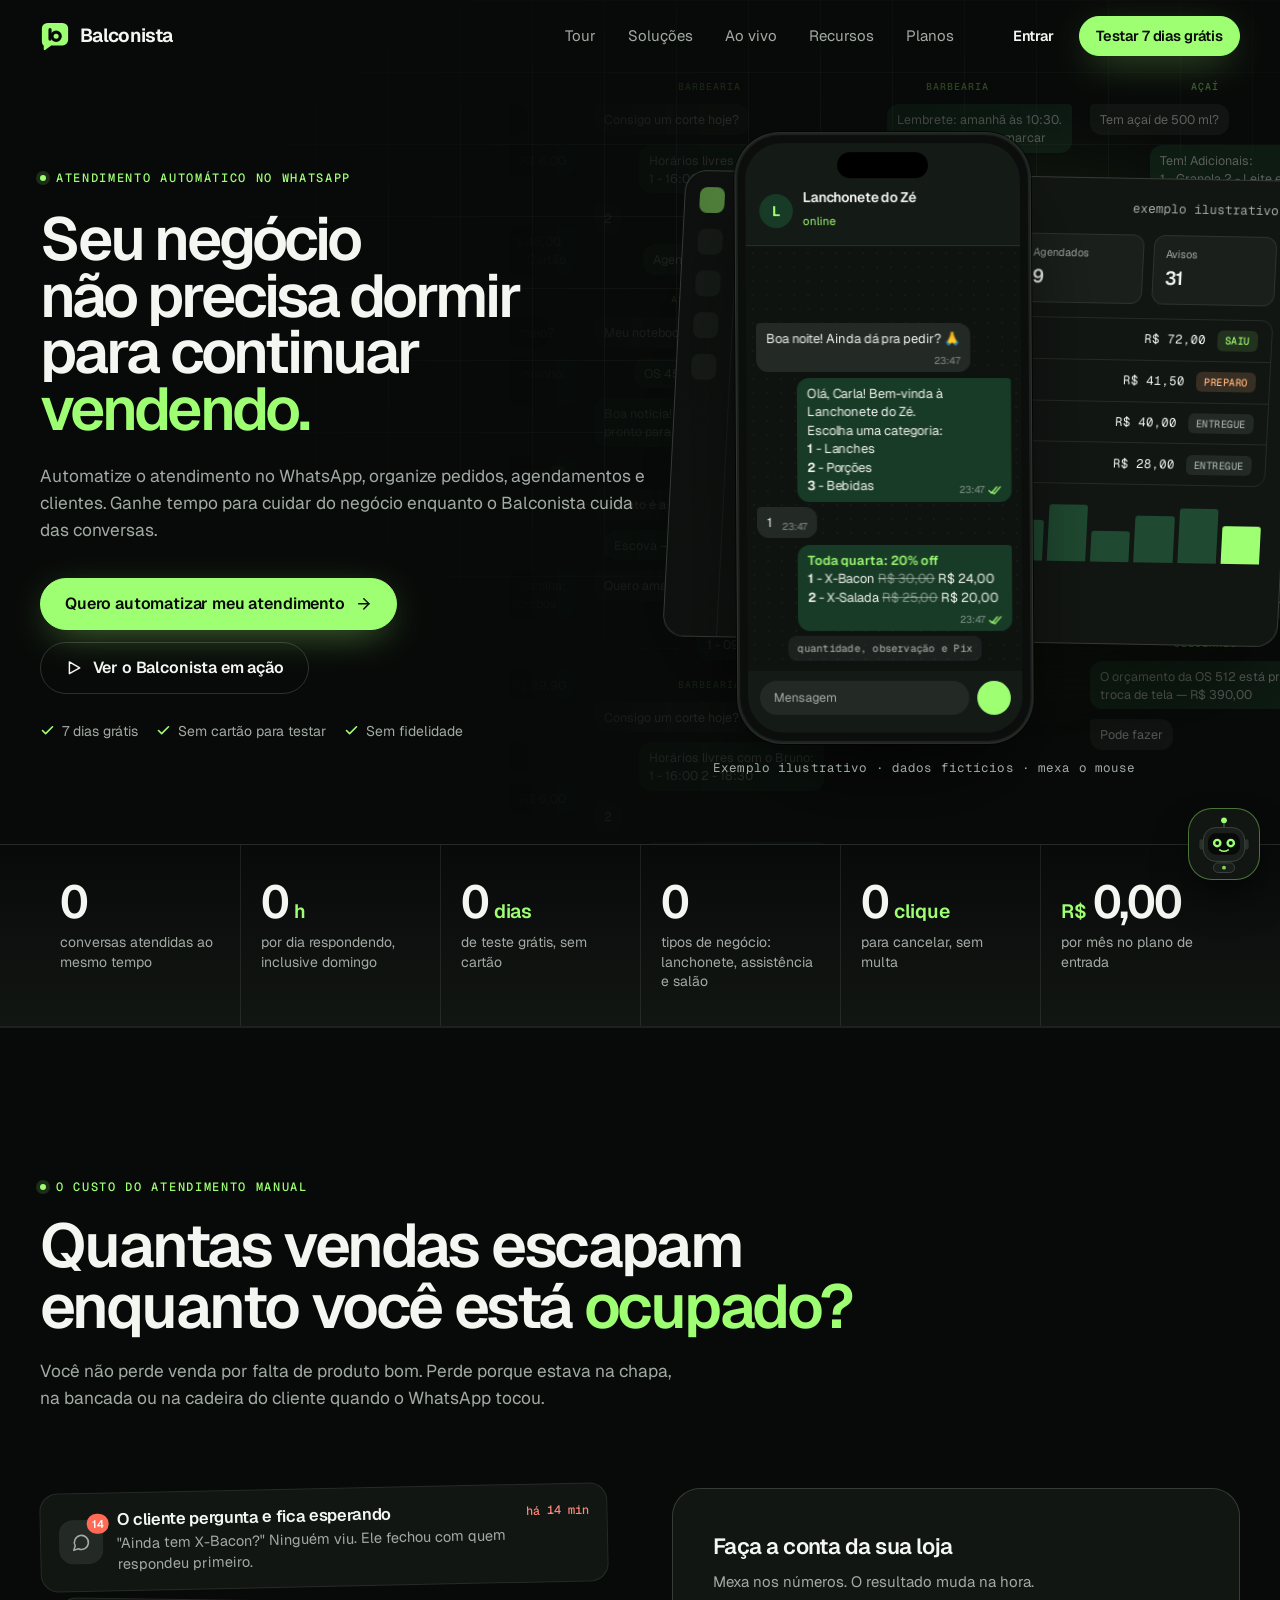
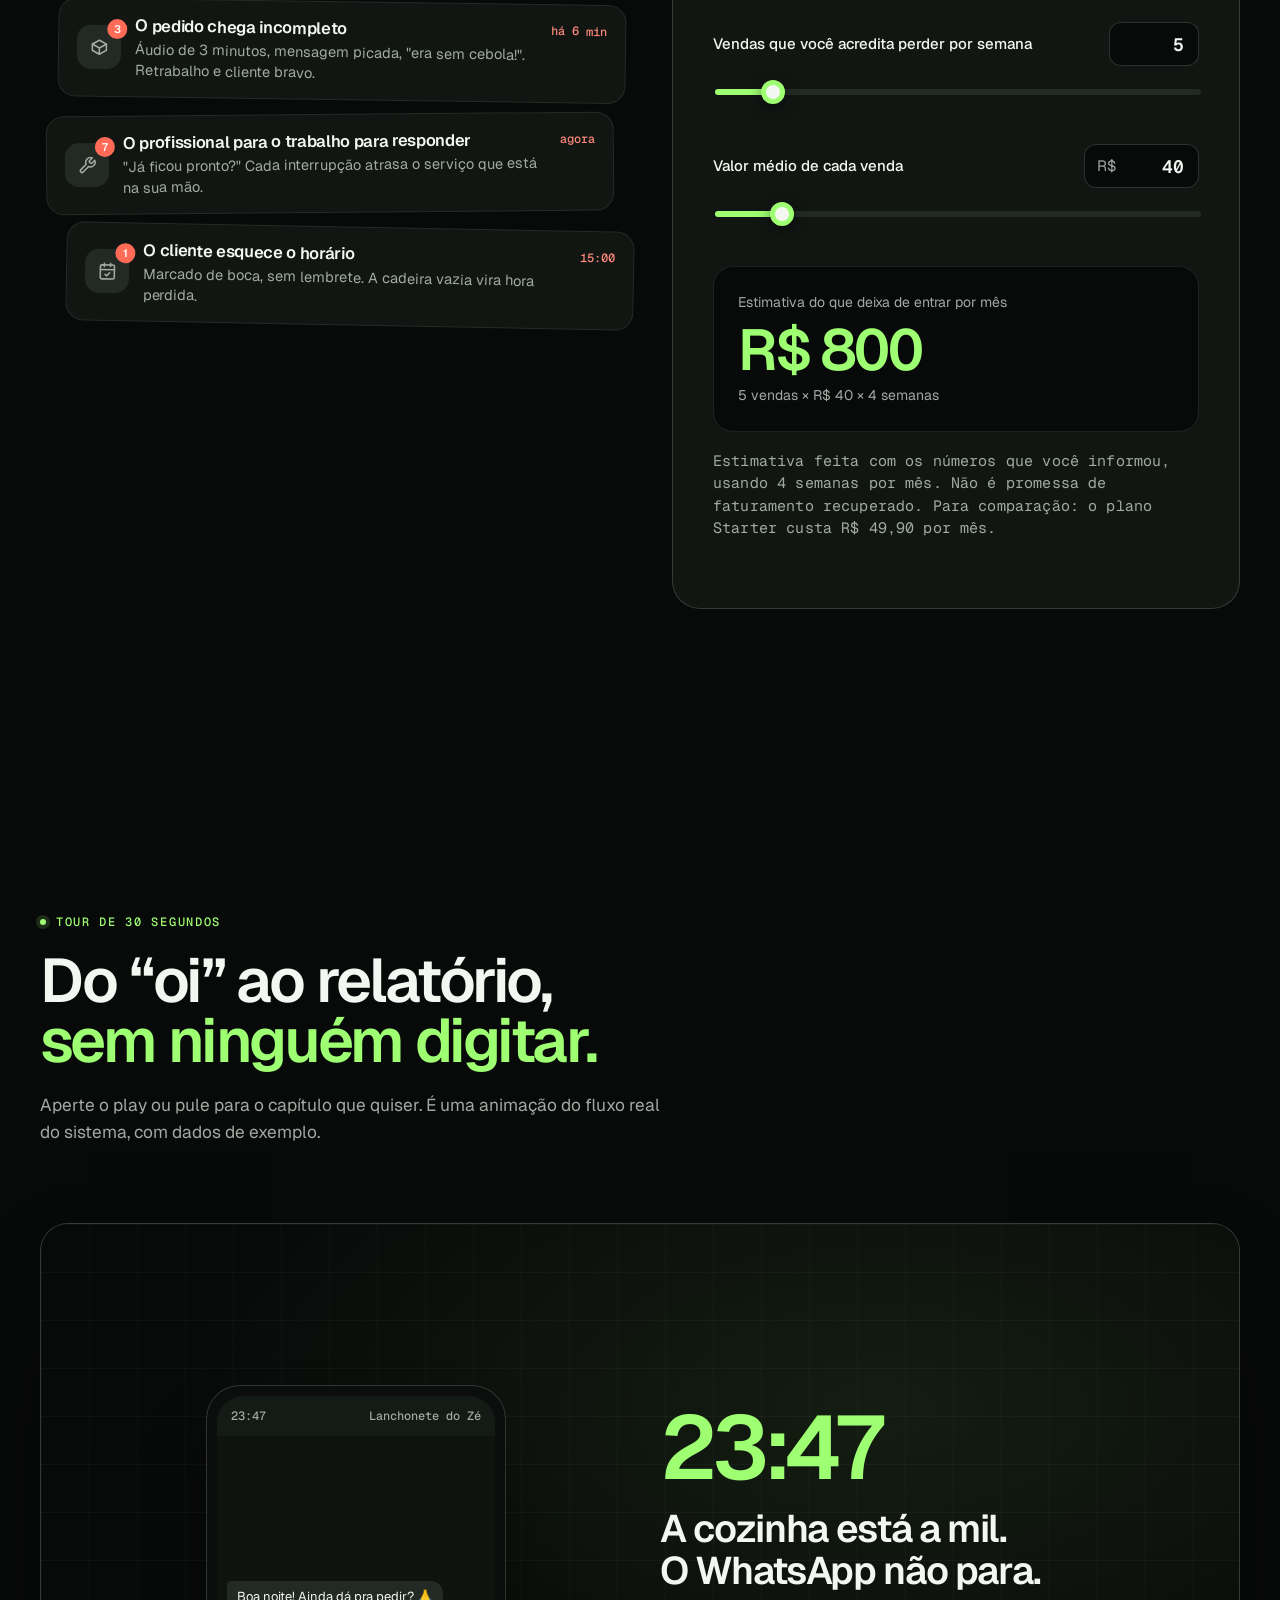
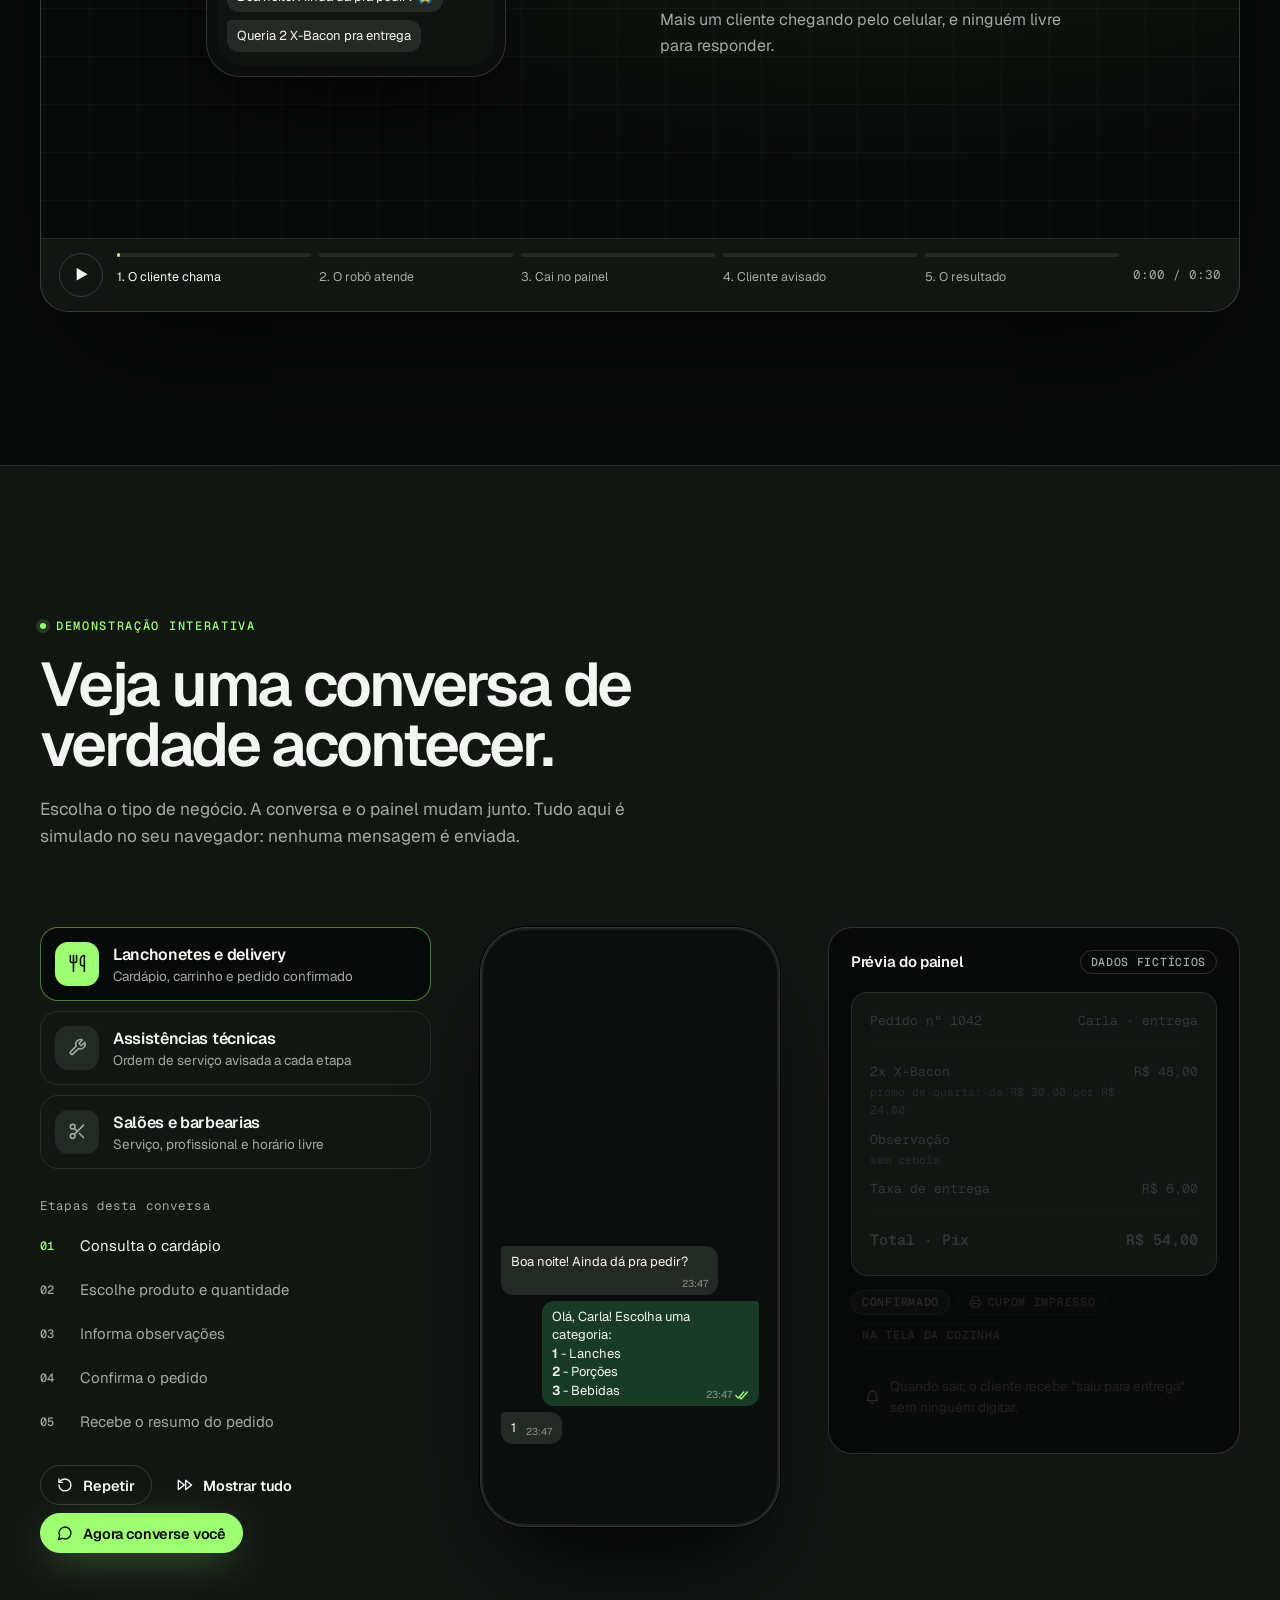
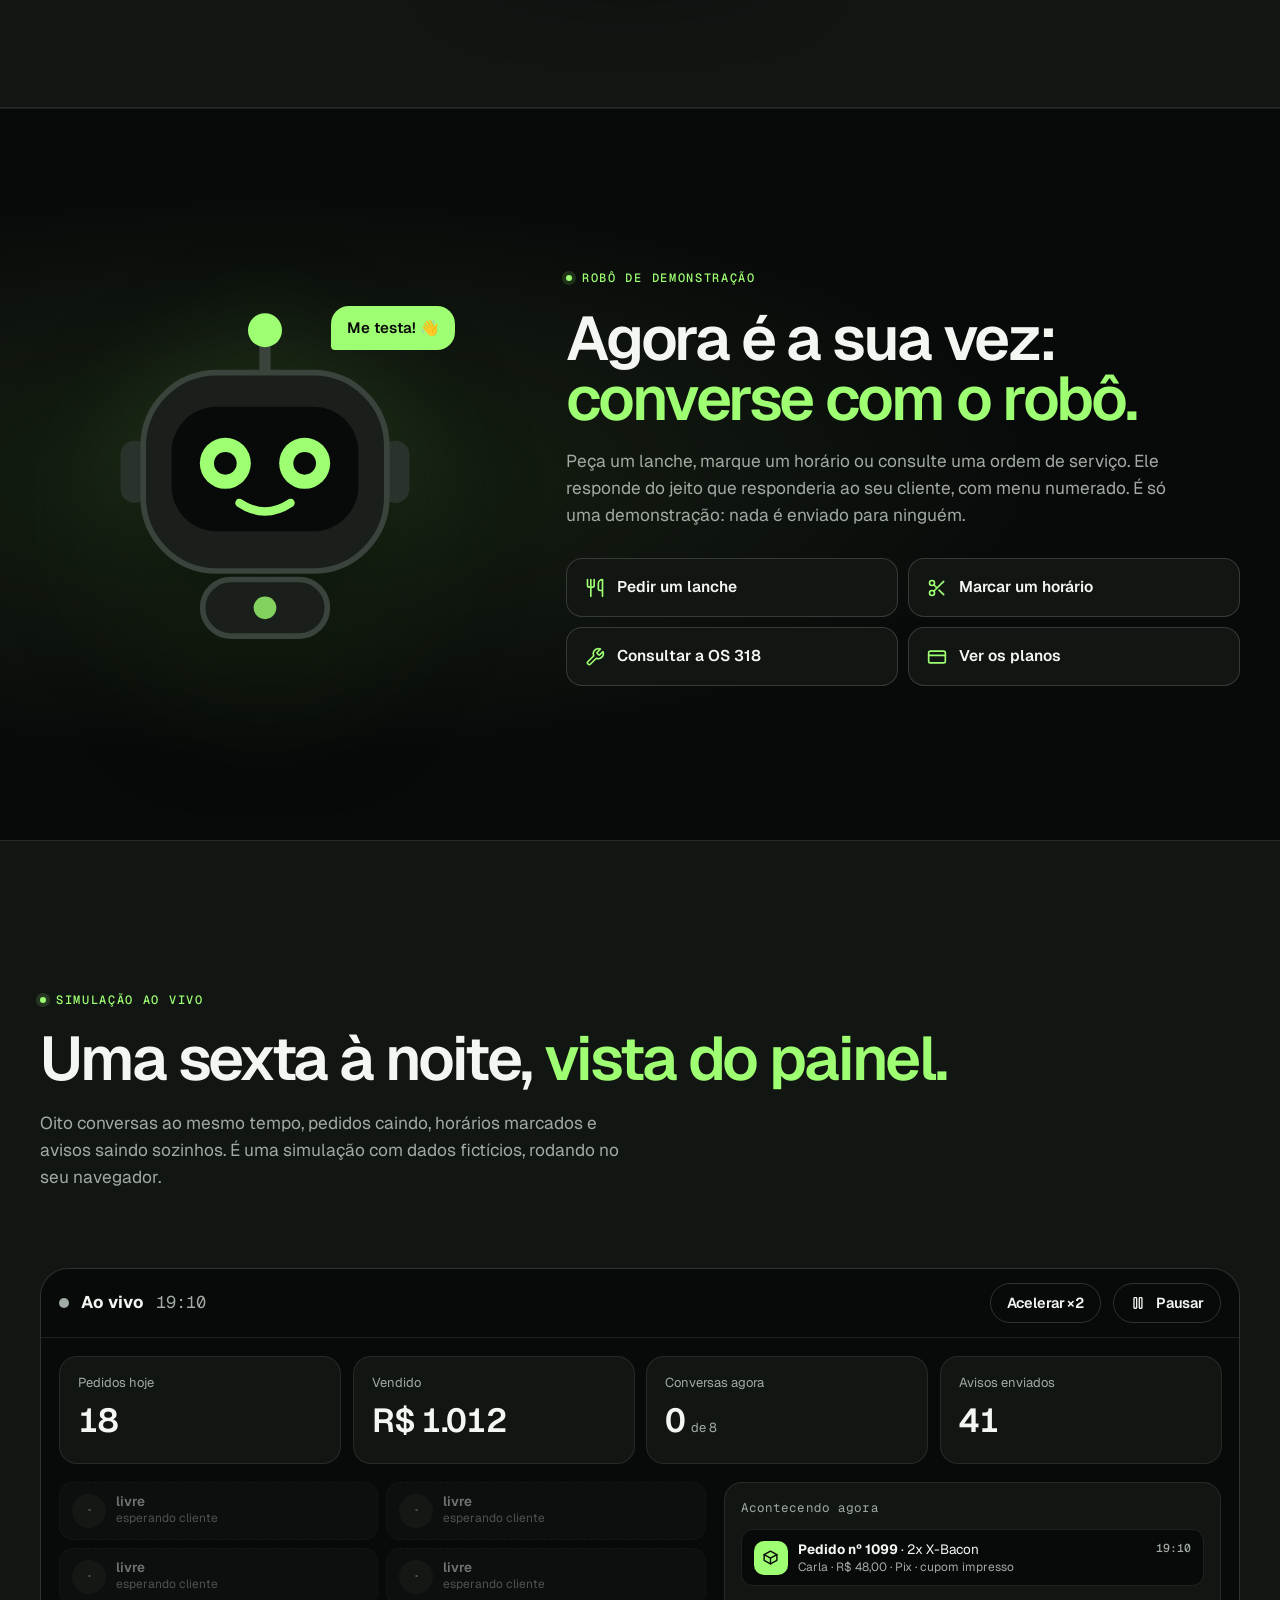
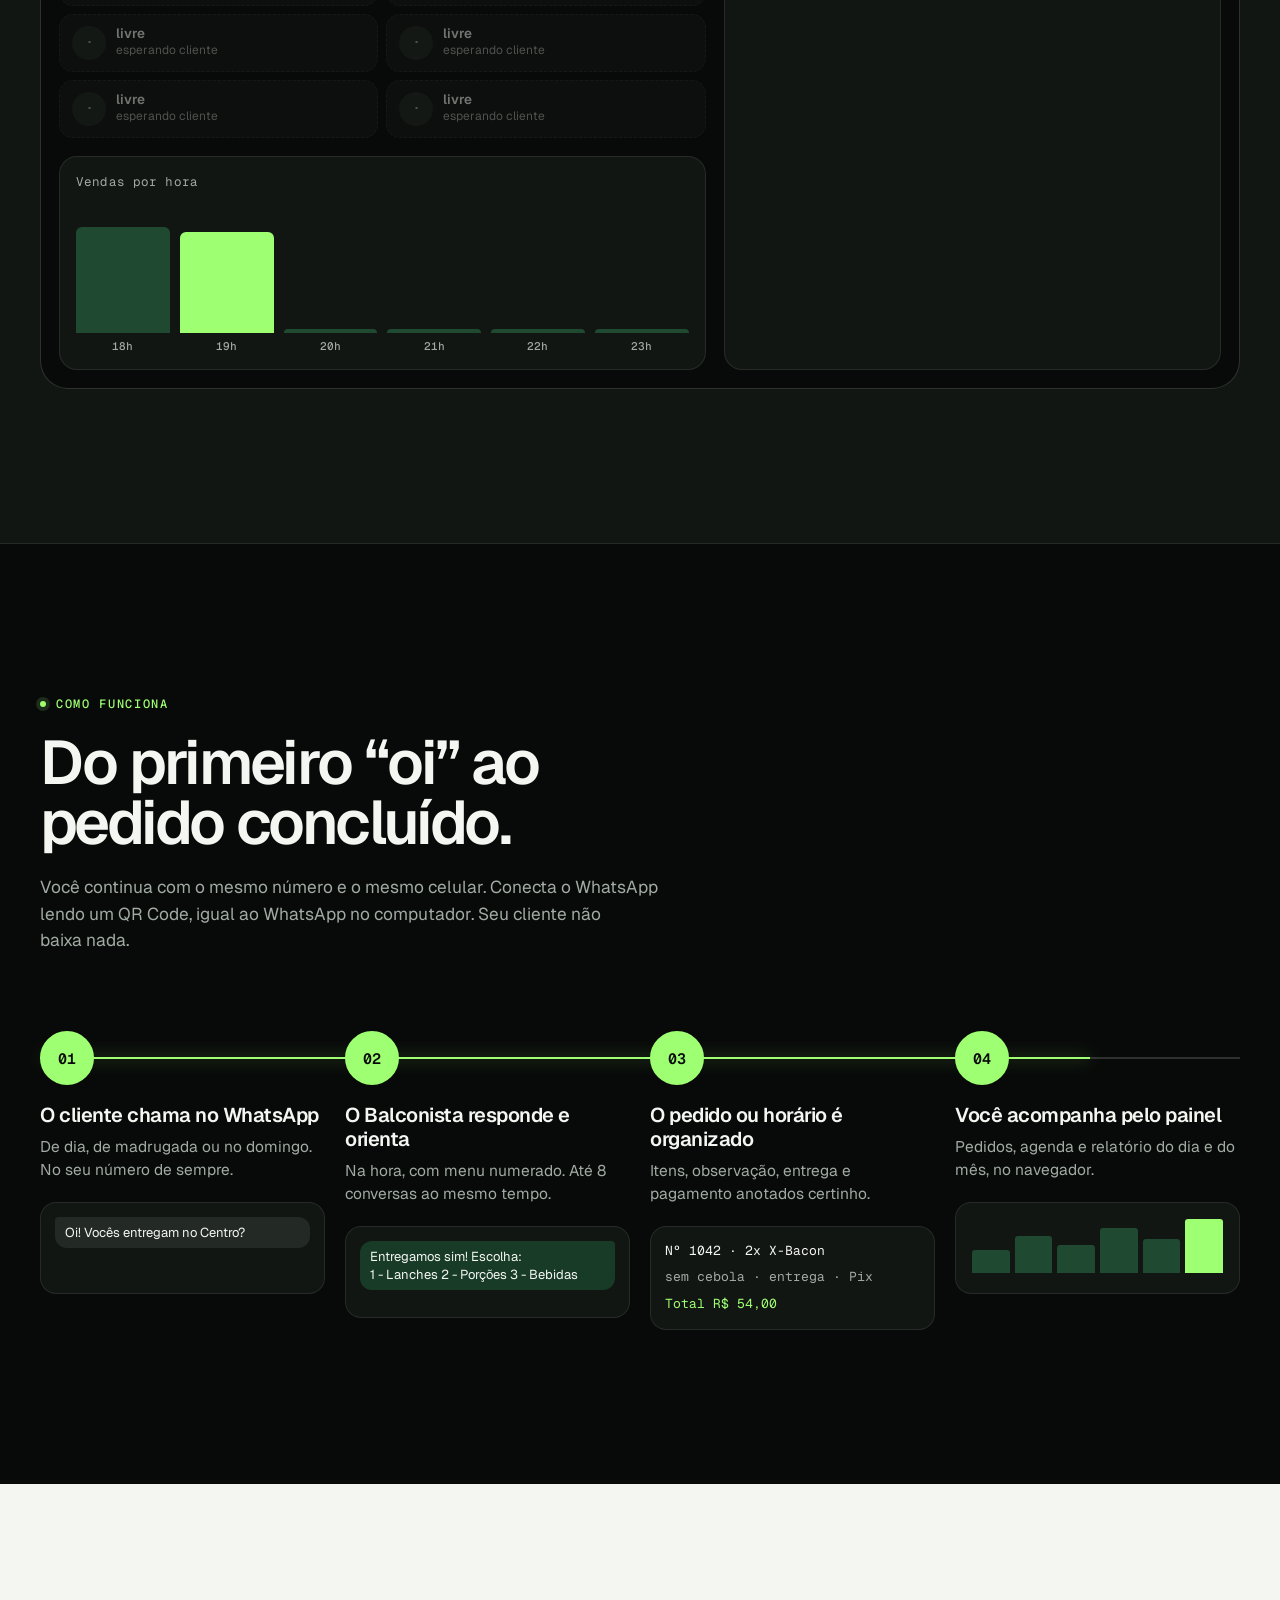
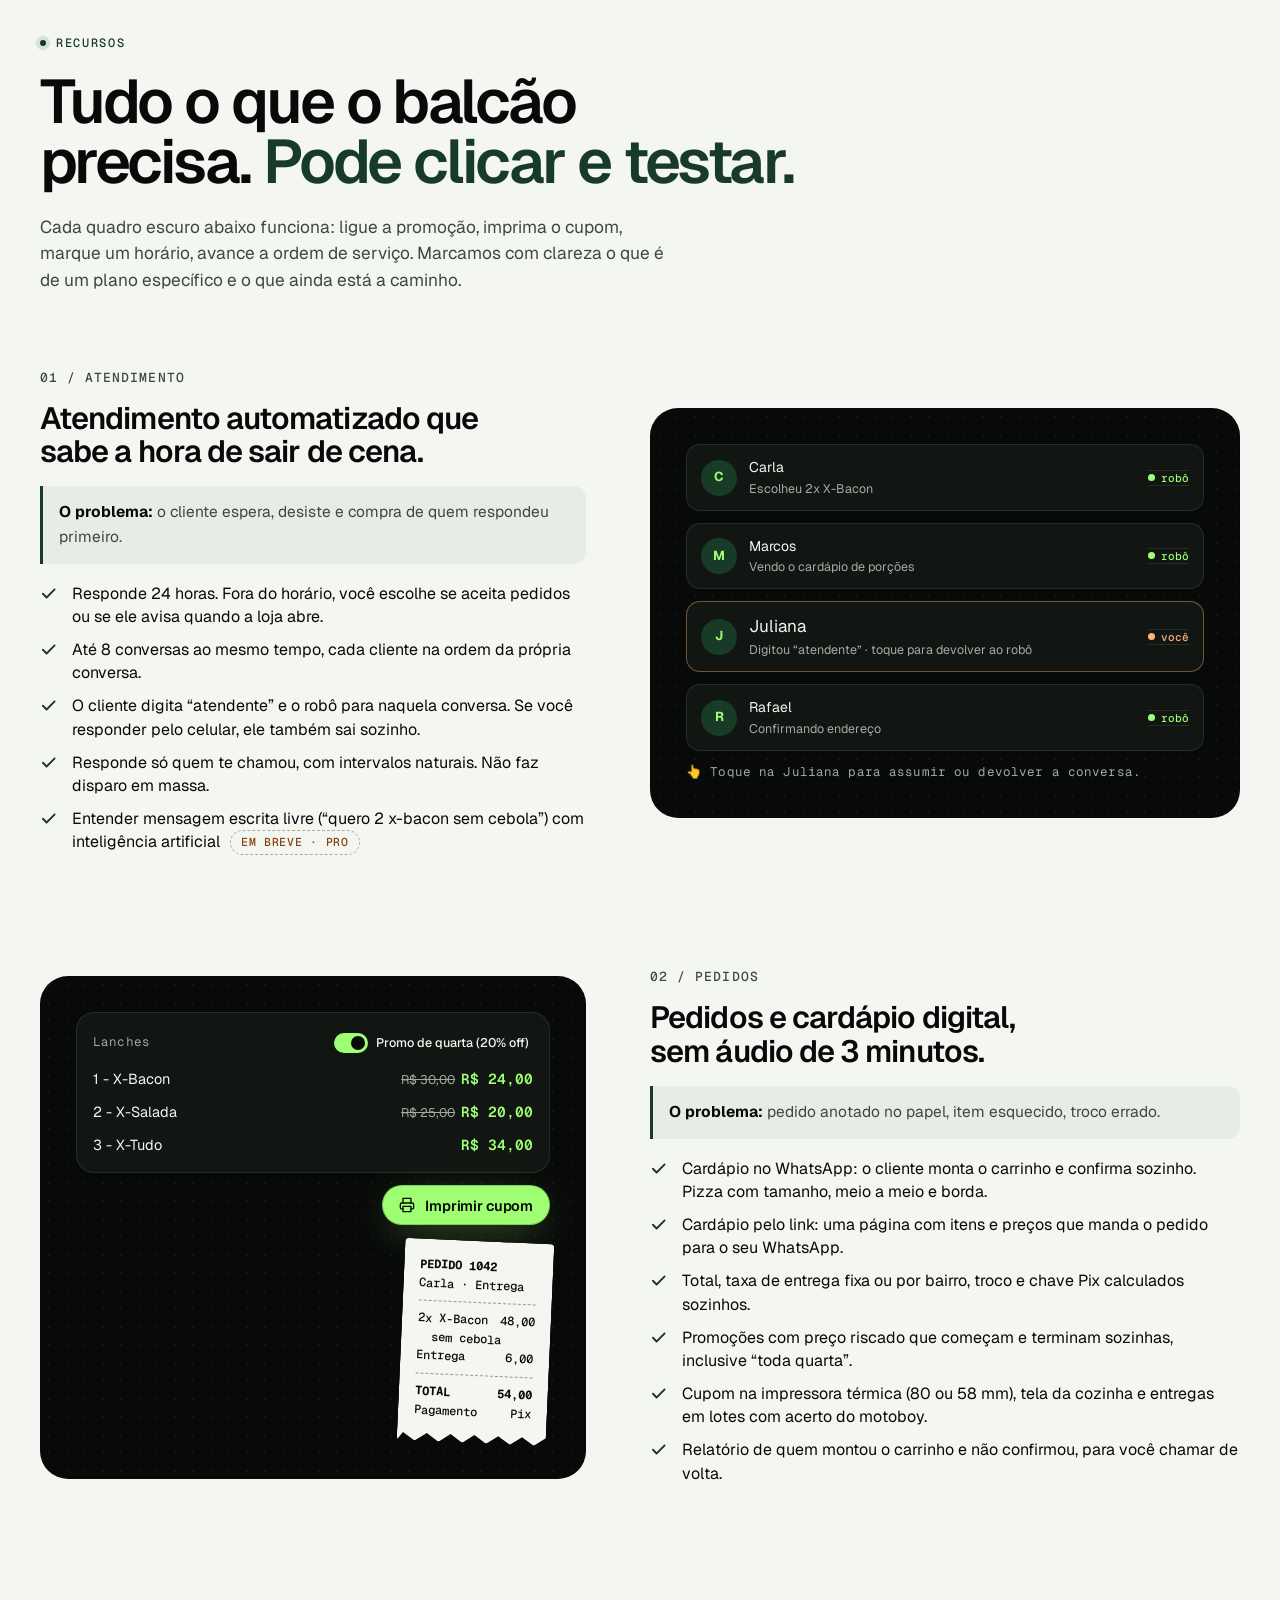
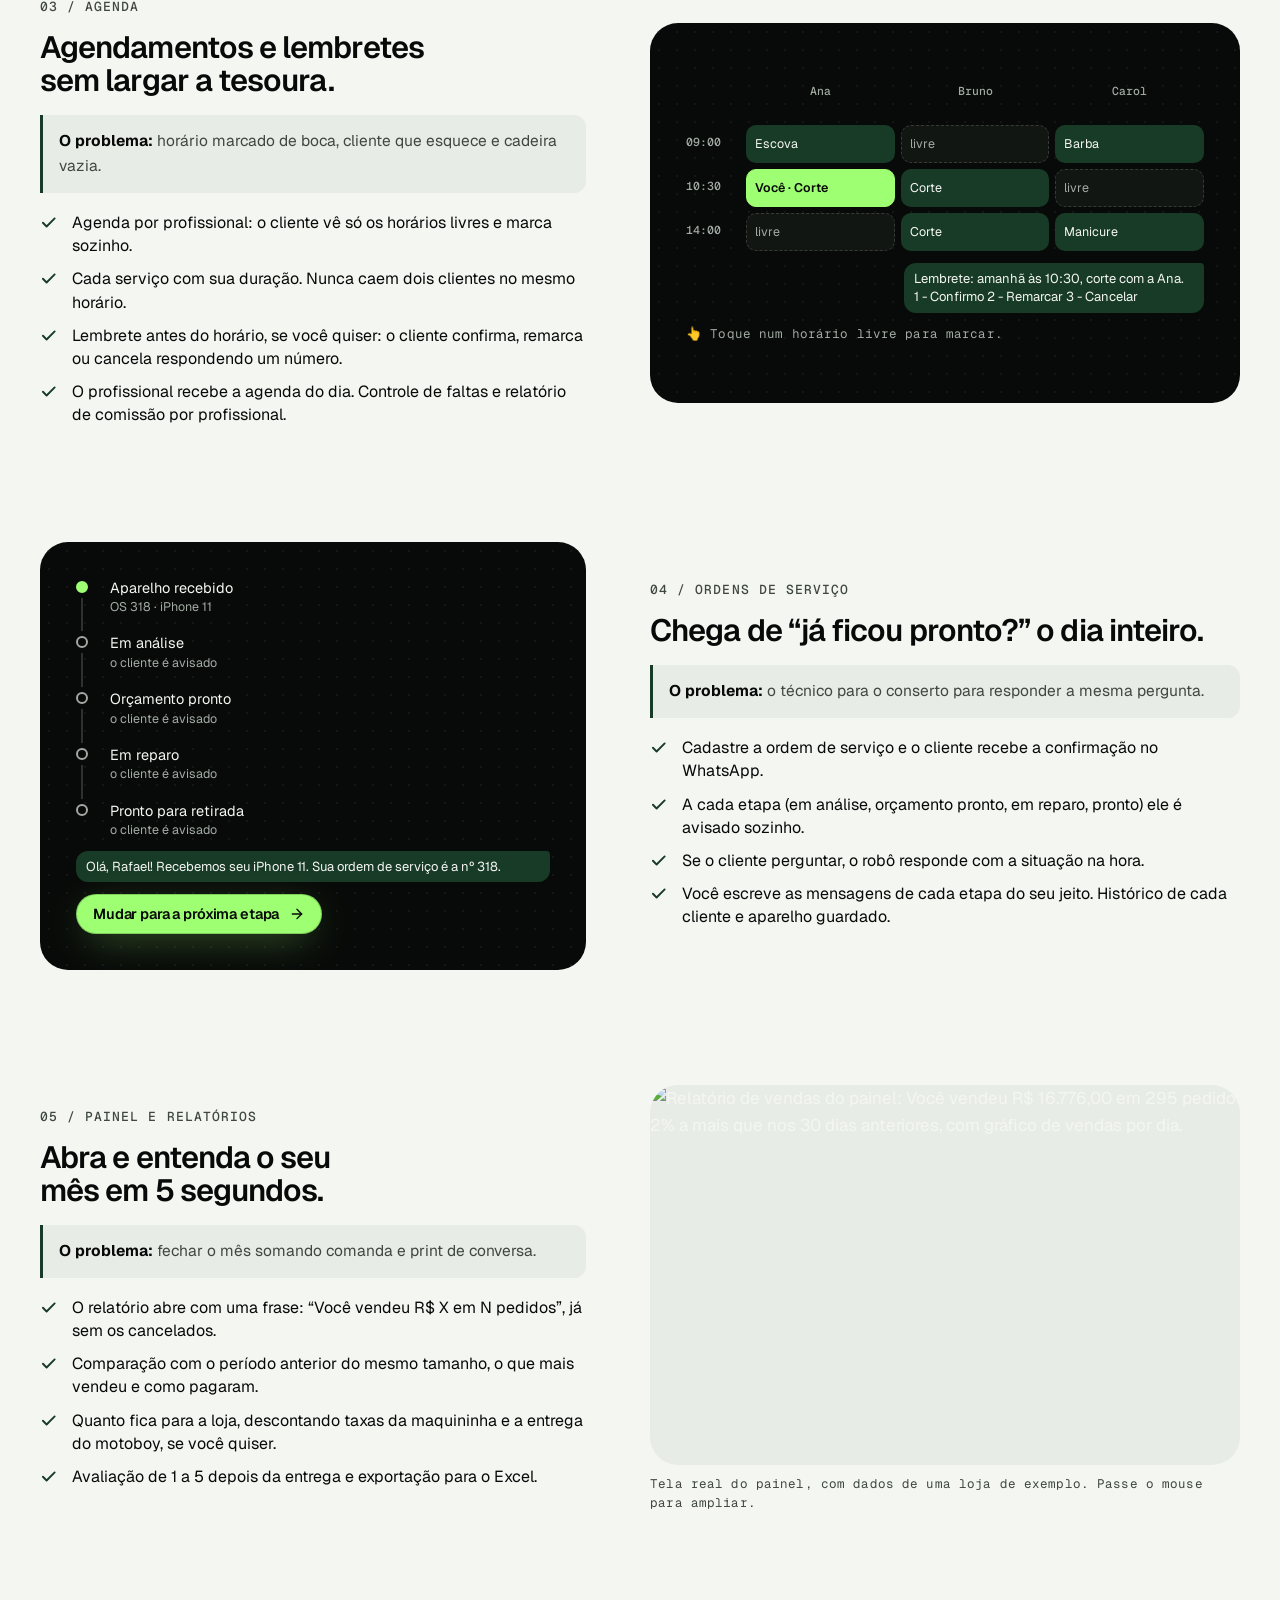
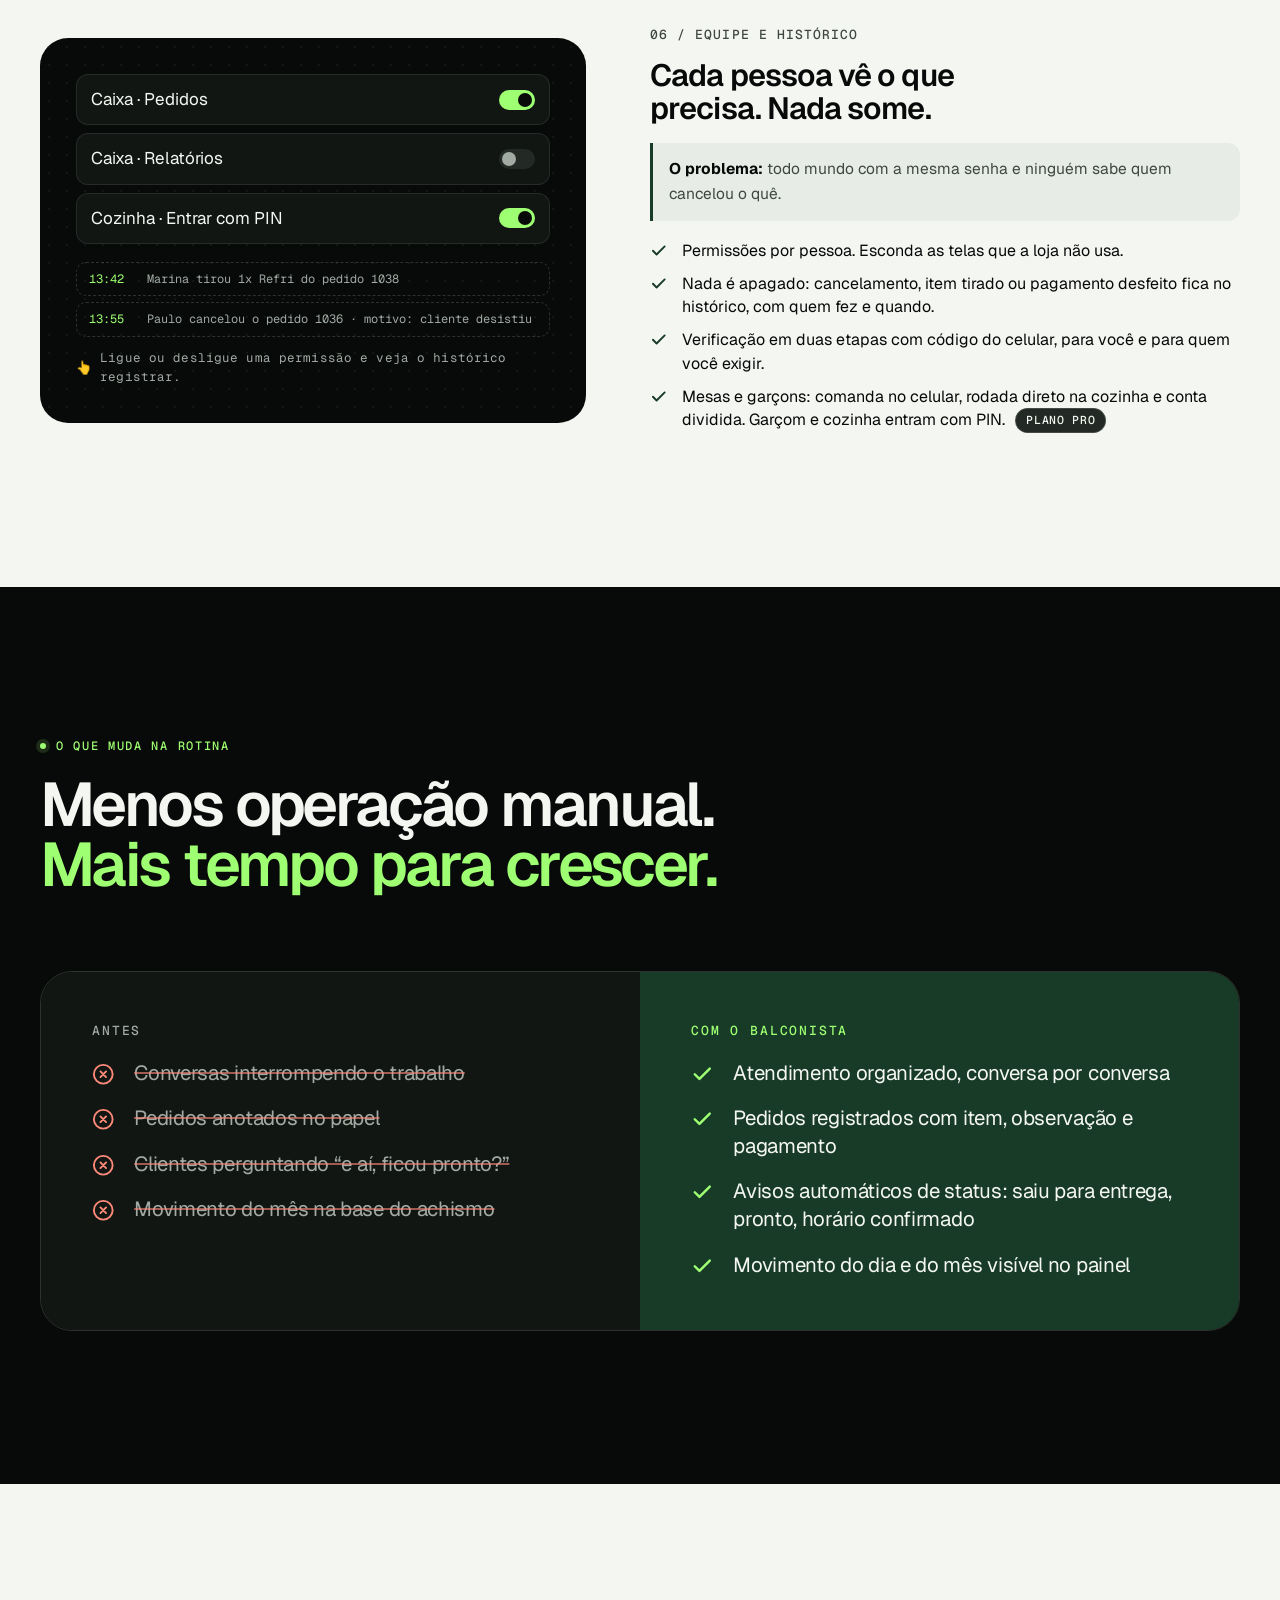
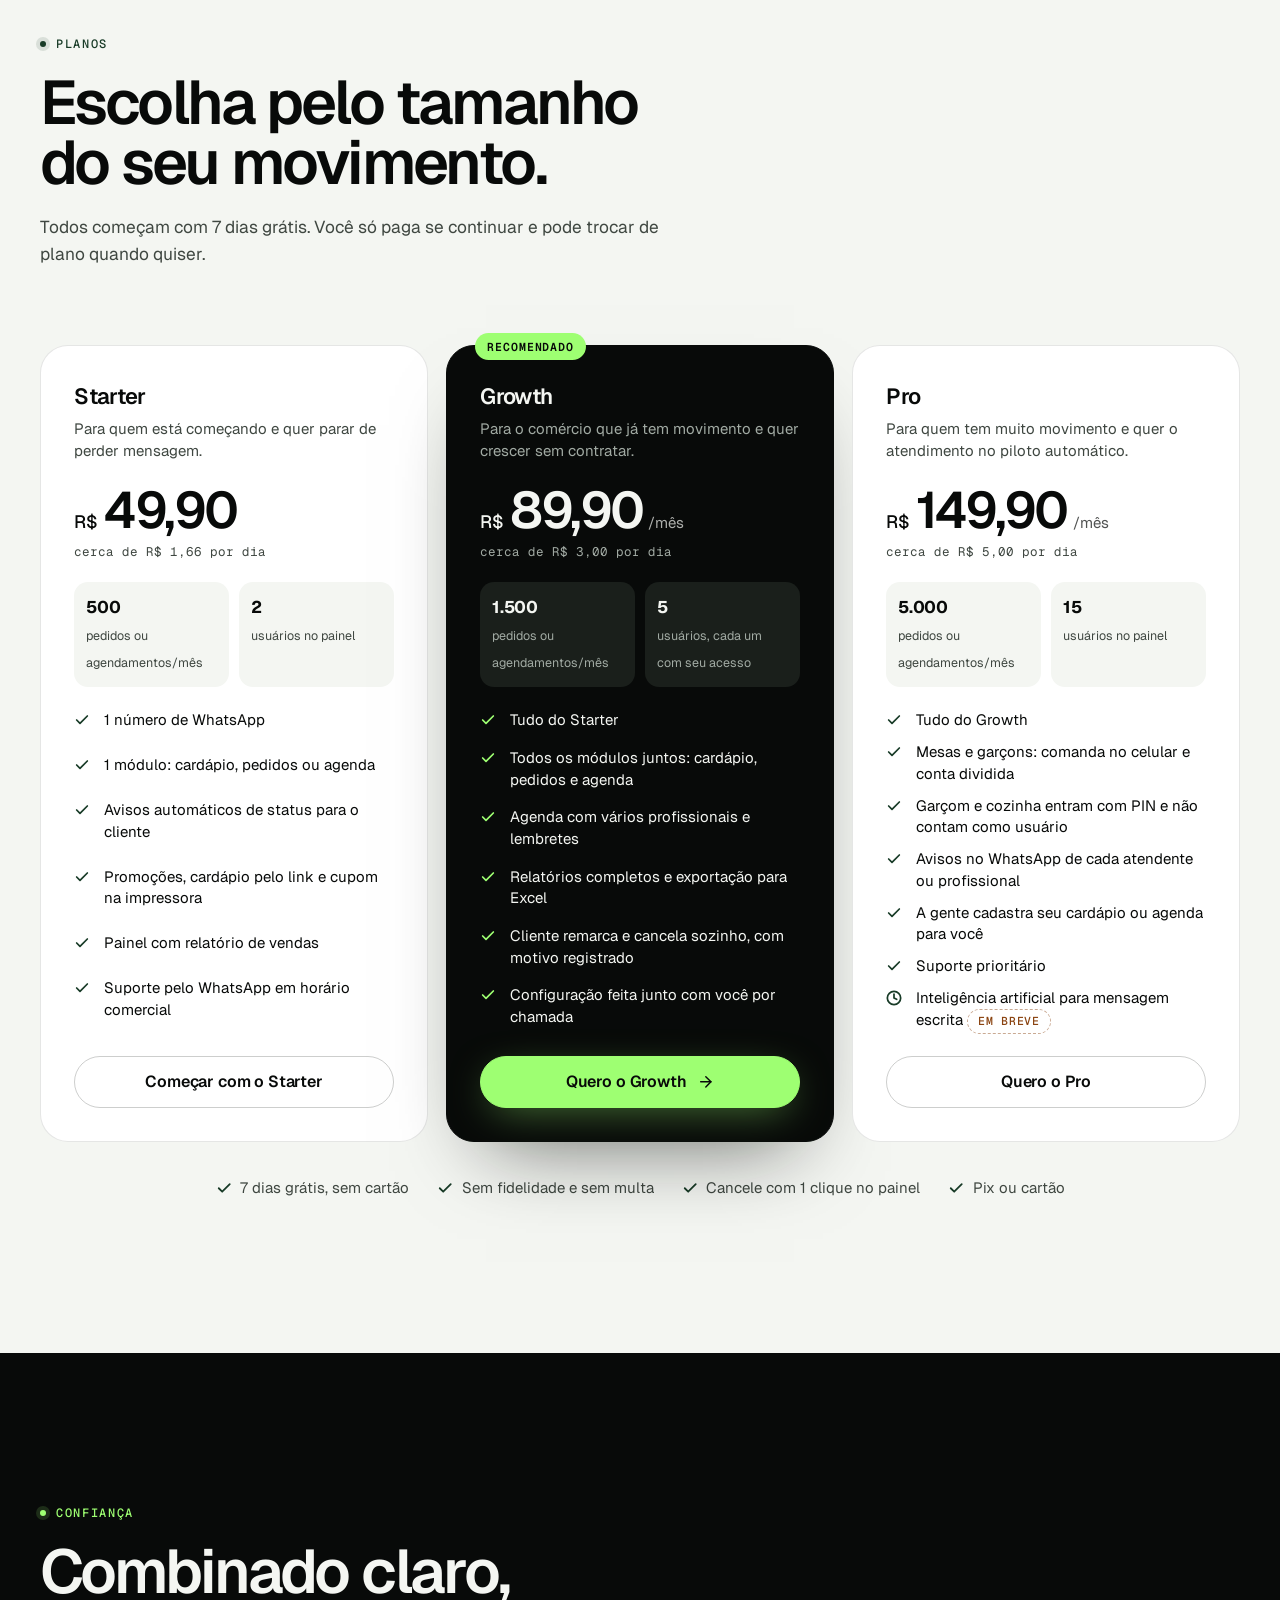
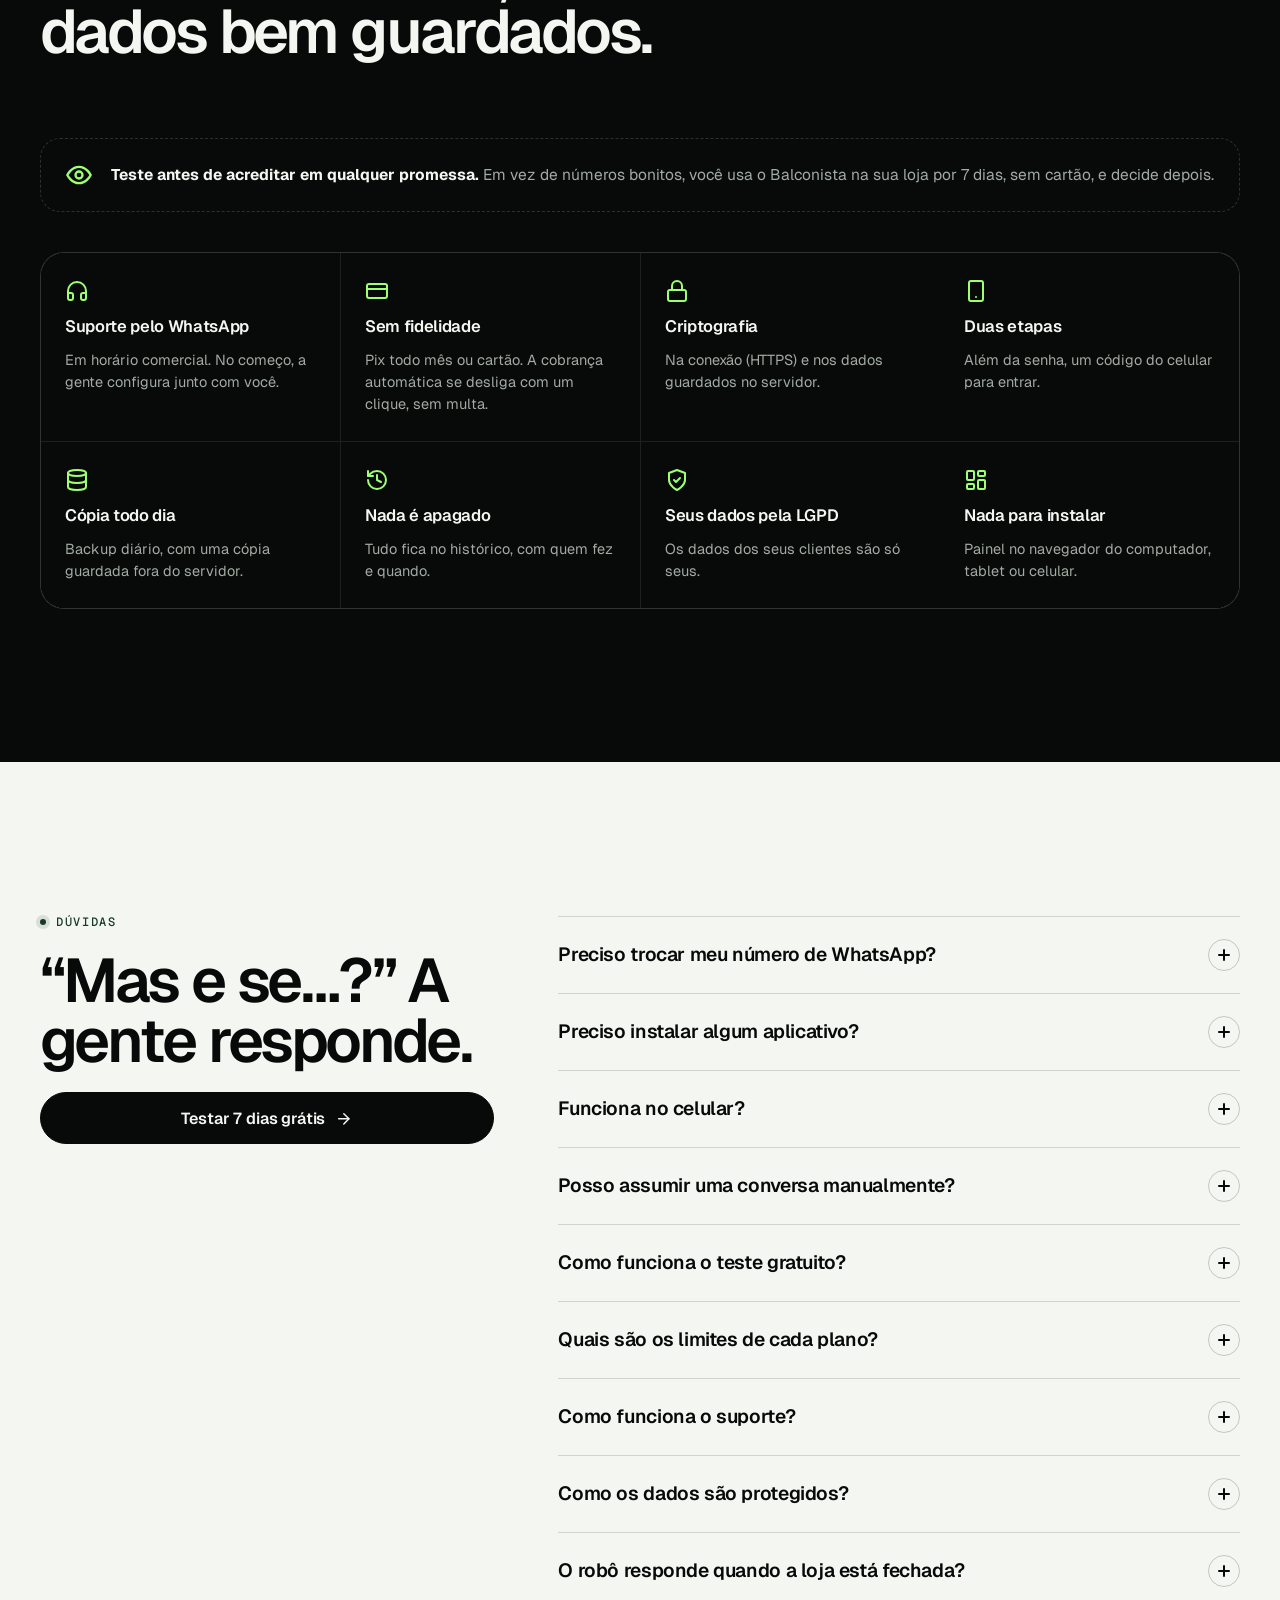
==== index.html @ c565640a "Nova página de vendas interativa (homologação) Troca a página de vendas pela versão nova "Automação " ====
<!doctype html>
<html lang="pt-BR">
<head>
<meta charset="utf-8">
<meta name="viewport" content="width=device-width, initial-scale=1, viewport-fit=cover">
<title>Balconista — Atendimento automático no WhatsApp para pedidos e agendamentos</title>
<meta name="description" content="Atendimento automático no WhatsApp para lanchonetes, assistências técnicas, salões e barbearias. Pedidos, cardápio digital, agendamentos e ordens de serviço num painel simples. Teste 7 dias grátis, sem cartão.">
<link rel="canonical" href="https://balconista.app.br/">
<meta name="theme-color" content="#080A09">
<meta name="color-scheme" content="dark">
<meta name="robots" content="index, follow">

<meta property="og:type" content="website">
<meta property="og:locale" content="pt_BR">
<meta property="og:site_name" content="Balconista">
<meta property="og:title" content="Seu negócio não precisa dormir para continuar vendendo">
<meta property="og:description" content="Atendimento automático no WhatsApp: pedidos, agendamentos e ordens de serviço organizados num painel. 7 dias grátis, sem cartão.">
<meta property="og:url" content="https://balconista.app.br/">
<meta property="og:image" content="https://balconista.app.br/img/og.png">
<meta property="og:image:width" content="1200">
<meta property="og:image:height" content="630">
<meta property="og:image:alt" content="Balconista: celular com conversa de WhatsApp atendida automaticamente e painel de pedidos ao fundo">
<meta name="twitter:card" content="summary_large_image">

<link rel="icon" href="/favicon.ico" sizes="any">
<link rel="icon" href="/favicon.svg" type="image/svg+xml">
<link rel="apple-touch-icon" href="/apple-touch-icon.png">
<link rel="preload" href="/fonts/geist.woff2" as="font" type="font/woff2" crossorigin>
<style>
/* =========================================================
   Balconista — "Automação em movimento"
   ========================================================= */
@font-face { font-family: Geist; src: url(fonts/geist.woff2) format('woff2'); font-weight: 100 900; font-display: swap; }
@font-face { font-family: 'Geist Mono'; src: url(fonts/geist-mono.woff2) format('woff2'); font-weight: 100 900; font-display: swap; }

:root {
  --ink: #080A09;
  --graphite: #121613;
  --graphite-2: #1A1F1B;
  --graphite-3: #232A25;
  --line: rgba(244, 246, 242, .09);
  --line-2: rgba(244, 246, 242, .16);
  --volt: #9EFF72;
  --volt-dim: rgba(158, 255, 114, .14);
  --forest: #183B27;
  --forest-2: #1F4A31;
  --paper: #F4F6F2;
  --paper-2: #E8ECE6;
  --mute: #A1AAA3;
  --ink-soft: #3F4741;
  --warn: #FFB27A;
  --sans: Geist, ui-sans-serif, system-ui, -apple-system, 'Segoe UI', Roboto, sans-serif;
  --mono: 'Geist Mono', ui-monospace, 'SFMono-Regular', Menlo, Consolas, monospace;
  --wrap: 1240px;
  --gut: clamp(16px, 4vw, 40px);
  --sec: clamp(88px, 12vw, 168px);
  --ease: cubic-bezier(.22, 1, .36, 1);
  color-scheme: dark;
}

*, *::before, *::after { box-sizing: border-box; }
html { -webkit-text-size-adjust: 100%; scroll-behavior: smooth; scroll-padding-top: 84px; }
body {
  margin: 0; background: var(--ink); color: var(--paper);
  font: 400 17px/1.6 var(--sans); font-feature-settings: 'ss01', 'cv11';
  -webkit-font-smoothing: antialiased; text-rendering: optimizeLegibility;
  overflow-x: clip;
}
img, svg { display: block; max-width: 100%; }
a { color: inherit; }
button { font: inherit; color: inherit; }
h1, h2, h3, h4, p, ul, ol, figure, blockquote { margin: 0; }
ul, ol { padding: 0; list-style: none; }
[hidden] { display: none !important; }
::selection { background: var(--volt); color: var(--ink); }
:focus-visible { outline: 2px solid var(--volt); outline-offset: 3px; border-radius: 6px; }
.light :focus-visible { outline-color: var(--forest); }

.sr-only { position: absolute; width: 1px; height: 1px; padding: 0; margin: -1px; overflow: hidden; clip: rect(0 0 0 0); white-space: nowrap; border: 0; }
.skip { position: absolute; left: 12px; top: -60px; z-index: 100; background: var(--volt); color: var(--ink); padding: 10px 16px; border-radius: 10px; font-weight: 600; text-decoration: none; }
.skip:focus { top: 12px; }

.wrap { width: min(100% - 2 * var(--gut), var(--wrap)); margin-inline: auto; }
.ico { width: 1.1em; height: 1.1em; flex: none; fill: none; stroke: currentColor; stroke-width: 2; stroke-linecap: round; stroke-linejoin: round; }

/* ---------- type ---------- */
.eyebrow {
  display: inline-flex; align-items: center; gap: 10px;
  font: 500 12px/1 var(--mono); letter-spacing: .14em; text-transform: uppercase; color: var(--volt);
}
.eyebrow::before { content: ''; width: 6px; height: 6px; border-radius: 50%; background: currentColor; box-shadow: 0 0 0 4px var(--volt-dim); }
.light .eyebrow { color: var(--forest); }
.light .eyebrow::before { box-shadow: 0 0 0 4px rgba(24, 59, 39, .12); }

.display {
  font-weight: 600; font-size: clamp(2.6rem, 6.6vw, 6.4rem); line-height: .94; letter-spacing: -.048em;
  text-wrap: balance;
}
.h2 {
  font-weight: 600; font-size: clamp(2.1rem, 4.8vw, 4.4rem); line-height: .98; letter-spacing: -.042em;
  text-wrap: balance;
}
.h3 { font-weight: 600; font-size: clamp(1.5rem, 2.4vw, 2.15rem); line-height: 1.08; letter-spacing: -.03em; text-wrap: balance; }
.lead { font-size: clamp(1.05rem, 1.35vw, 1.25rem); line-height: 1.55; color: var(--mute); max-width: 58ch; text-wrap: pretty; }
.light .lead { color: var(--ink-soft); }
.volt { color: var(--volt); }
.light .volt { color: var(--forest); }
.mono { font-family: var(--mono); }
.note { font: 400 12.5px/1.5 var(--mono); color: var(--mute); letter-spacing: .01em; }
.light .note { color: var(--ink-soft); }

/* ---------- buttons ---------- */
.btn {
  --bg: transparent; --fg: var(--paper); --bd: var(--line-2);
  position: relative; display: inline-flex; align-items: center; justify-content: center; gap: 10px;
  min-height: 52px; padding: 0 24px; border-radius: 999px; border: 1px solid var(--bd);
  background: var(--bg); color: var(--fg); font-weight: 600; font-size: 16px; letter-spacing: -.01em;
  text-decoration: none; cursor: pointer; white-space: nowrap;
  transition: transform .25s var(--ease), background-color .25s, border-color .25s, box-shadow .25s;
}
.btn:hover { transform: translateY(-2px); border-color: var(--paper); }
.btn:active { transform: translateY(0) scale(.98); }
.btn .ico { transition: transform .3s var(--ease); }
.btn:hover .ico { transform: translateX(3px); }
.btn--volt { --bg: var(--volt); --fg: var(--ink); --bd: var(--volt); box-shadow: 0 10px 40px -12px rgba(158, 255, 114, .55); }
.btn--volt:hover { border-color: var(--volt); box-shadow: 0 16px 48px -12px rgba(158, 255, 114, .75); }
.btn--sm { min-height: 40px; padding: 0 16px; font-size: 14.5px; }
.btn--ghost { --bd: transparent; }
.btn--ghost:hover { border-color: var(--line-2); }
.light .btn { --fg: var(--ink); --bd: rgba(8, 10, 9, .2); }
.light .btn:hover { border-color: var(--ink); }
.light .btn--dark { --bg: var(--ink); --fg: var(--paper); --bd: var(--ink); }

.chip-row { display: flex; flex-wrap: wrap; gap: 8px 18px; }
.chip-row li { display: inline-flex; align-items: center; gap: 7px; font-size: 14px; color: var(--mute); }
.chip-row .ico { color: var(--volt); width: 15px; height: 15px; stroke-width: 2.6; }

.badge {
  display: inline-flex; align-items: center; gap: 6px; padding: 4px 10px; border-radius: 999px;
  font: 500 11.5px/1.3 var(--mono); letter-spacing: .06em; text-transform: uppercase; white-space: nowrap;
  border: 1px solid var(--line-2); color: var(--mute);
}
.badge--on { color: var(--volt); border-color: rgba(158, 255, 114, .35); background: var(--volt-dim); }
.badge--pro { color: var(--paper); border-color: var(--line-2); background: var(--graphite-3); }
.badge--soon { color: var(--warn); border-color: rgba(255, 178, 122, .35); border-style: dashed; }
.light .badge--on { color: var(--forest); border-color: rgba(24, 59, 39, .3); background: rgba(24, 59, 39, .08); }

/* ---------- header ---------- */
.hdr { position: fixed; inset: 0 0 auto; z-index: 50; transition: background-color .3s, border-color .3s, backdrop-filter .3s; border-bottom: 1px solid transparent; }
.hdr.scrolled { background: rgba(8, 10, 9, .78); backdrop-filter: blur(14px) saturate(140%); -webkit-backdrop-filter: blur(14px) saturate(140%); border-color: var(--line); }
.hdr__in { height: 72px; display: flex; align-items: center; gap: 28px; }
.logo { display: inline-flex; align-items: center; gap: 10px; text-decoration: none; font-weight: 650; font-size: 19px; letter-spacing: -.035em; }
.logo svg { width: 30px; height: 30px; flex: none; }
.nav { display: flex; gap: 4px; margin-left: auto; }
.nav a { padding: 8px 14px; border-radius: 999px; font-size: 15px; color: var(--mute); text-decoration: none; transition: color .2s, background-color .2s; }
.nav a:hover { color: var(--paper); background: var(--graphite-2); }
.hdr__act { display: flex; align-items: center; gap: 8px; }
.burger { display: none; width: 44px; height: 44px; border-radius: 12px; border: 1px solid var(--line-2); background: transparent; align-items: center; justify-content: center; cursor: pointer; }
.burger .ico { width: 20px; height: 20px; }

.mnav { position: fixed; inset: 72px 0 0; z-index: 49; background: var(--ink); padding: 24px var(--gut) 40px; display: flex; flex-direction: column; gap: 6px; overflow-y: auto; }
.mnav a.mnav__link { display: flex; justify-content: space-between; align-items: center; padding: 18px 4px; border-bottom: 1px solid var(--line); font-size: 24px; font-weight: 600; letter-spacing: -.03em; text-decoration: none; }
.mnav__cta { display: grid; gap: 10px; margin-top: 24px; }
.mnav__cta .btn { width: 100%; }

/* ---------- hero ---------- */
.hero { position: relative; padding: 132px 0 72px; isolation: isolate; overflow: hidden; }
.hero::before {
  content: ''; position: absolute; inset: 0; z-index: -2;
  background-image: linear-gradient(var(--line) 1px, transparent 1px), linear-gradient(90deg, var(--line) 1px, transparent 1px);
  background-size: 72px 72px; background-position: center top;
  mask-image: radial-gradient(ellipse 80% 70% at 70% 35%, #000 10%, transparent 75%);
  -webkit-mask-image: radial-gradient(ellipse 80% 70% at 70% 35%, #000 10%, transparent 75%);
  opacity: .55;
}
.hero__glow { position: absolute; z-index: -1; width: 720px; height: 720px; right: -120px; top: 60px; border-radius: 50%; background: radial-gradient(circle, rgba(158, 255, 114, .16), transparent 62%); filter: blur(10px); pointer-events: none; }
.hero__grid { display: grid; grid-template-columns: minmax(0, 1.18fr) minmax(0, 1fr); gap: clamp(24px, 4vw, 64px); align-items: center; }
.hero__copy { position: relative; z-index: 2; }
.hero h1 { margin: 22px 0 26px; }
.hero h1 .l { display: block; }
.hero h1 em { font-style: normal; color: var(--volt); }
.hero .lead { margin-bottom: 34px; }
.hero__ctas { display: flex; flex-wrap: wrap; gap: 12px; margin-bottom: 26px; }

/* stage */
.stage { position: relative; height: 640px; perspective: 1800px; }
.stage__label { position: absolute; left: 0; bottom: -6px; z-index: 5; }
.dash {
  position: absolute; right: -14%; top: 36px; width: 640px; height: 470px;
  background: var(--graphite); border: 1px solid var(--line-2); border-radius: 22px; overflow: hidden;
  transform: rotateY(-16deg) rotateX(7deg) rotateZ(1deg); transform-origin: left center;
  box-shadow: 0 60px 120px -40px rgba(0, 0, 0, .9);
  display: grid; grid-template-columns: 56px 1fr;
}
.dash::after { content: ''; position: absolute; inset: 0; background: linear-gradient(100deg, rgba(8, 10, 9, .55), transparent 55%); pointer-events: none; }
.dash__side { border-right: 1px solid var(--line); padding: 16px 0; display: flex; flex-direction: column; align-items: center; gap: 16px; }
.dash__side span { width: 26px; height: 26px; border-radius: 8px; background: var(--graphite-3); }
.dash__side span:first-child { background: var(--volt); }
.dash__main { padding: 18px 20px; display: flex; flex-direction: column; gap: 14px; min-width: 0; }
.dash__top { display: flex; justify-content: space-between; align-items: center; font-size: 13px; color: var(--mute); }
.dash__top b { color: var(--paper); font-size: 15px; letter-spacing: -.02em; }
.kpis { display: grid; grid-template-columns: repeat(4, 1fr); gap: 10px; }
.kpi { background: var(--graphite-2); border: 1px solid var(--line); border-radius: 12px; padding: 10px 12px; }
.kpi small { display: block; font-size: 11px; color: var(--mute); }
.kpi strong { font-size: 19px; letter-spacing: -.03em; font-weight: 600; }
.orders { border: 1px solid var(--line); border-radius: 12px; overflow: hidden; }
.orders li { display: grid; grid-template-columns: 54px 1fr auto auto; gap: 12px; align-items: center; padding: 10px 14px; font-size: 13px; border-top: 1px solid var(--line); }
.orders li:first-child { border-top: 0; }
.orders .num { font-family: var(--mono); color: var(--mute); font-size: 12px; }
.orders .val { font-family: var(--mono); font-size: 12.5px; }
.st { font: 500 10.5px/1 var(--mono); padding: 5px 8px; border-radius: 6px; text-transform: uppercase; letter-spacing: .05em; background: var(--graphite-3); color: var(--mute); }
.st--new { background: var(--volt); color: var(--ink); }
.st--prep { background: rgba(255, 178, 122, .16); color: var(--warn); }
.st--go { background: rgba(158, 255, 114, .12); color: var(--volt); }
.orders li.fresh { animation: fresh 1.2s var(--ease) both; }
@keyframes fresh { from { background: rgba(158, 255, 114, .22); } to { background: transparent; } }
.spark { display: flex; align-items: flex-end; gap: 5px; height: 64px; padding: 0 2px; }
.spark i { flex: 1; background: var(--forest-2); border-radius: 3px 3px 0 0; height: var(--h); }
.spark i:last-child { background: var(--volt); }

/* phone */
.phone {
  position: absolute; left: 4%; top: 0; z-index: 3; width: 300px; height: 612px;
  border-radius: 46px; padding: 10px; background: #0B0E0C;
  border: 1px solid var(--line-2);
  box-shadow: 0 0 0 1px rgba(0, 0, 0, .8), 0 50px 100px -30px rgba(0, 0, 0, .95), inset 0 0 0 2px #1C221E;
  transform: rotateY(9deg) rotateX(2deg); transform-style: preserve-3d;
}
.phone--flat { position: relative; left: auto; top: auto; transform: none; margin-inline: auto; }
.phone__screen { position: relative; height: 100%; border-radius: 37px; overflow: hidden; background: #0E1310; display: flex; flex-direction: column; }
.phone__island { position: absolute; top: 9px; left: 50%; translate: -50% 0; width: 92px; height: 26px; border-radius: 20px; background: #000; z-index: 3; }
.wa-top { display: flex; align-items: center; gap: 10px; padding: 46px 14px 12px; background: #141A16; border-bottom: 1px solid var(--line); }
.wa-av { width: 34px; height: 34px; border-radius: 50%; display: grid; place-items: center; font-weight: 700; font-size: 14px; background: var(--forest); color: var(--volt); flex: none; }
.wa-top b { display: block; font-size: 14px; line-height: 1.2; font-weight: 600; letter-spacing: -.01em; }
.wa-top small { font-size: 11.5px; color: var(--volt); }
.chat {
  flex: 1; overflow-y: auto; overflow-x: hidden; padding: 14px 10px 10px; display: flex; flex-direction: column; gap: 6px;
  scrollbar-width: none; overscroll-behavior: contain;
  background-image: radial-gradient(rgba(244, 246, 242, .035) 1px, transparent 1px); background-size: 14px 14px;
}
.chat::-webkit-scrollbar { display: none; }
.chat > :first-child { margin-top: auto; }
.wa-input { display: flex; align-items: center; gap: 8px; padding: 10px 12px 18px; background: #141A16; }
.wa-input span { flex: 1; height: 34px; border-radius: 18px; background: var(--graphite-3); font-size: 12.5px; color: var(--mute); display: flex; align-items: center; padding: 0 14px; }
.wa-input i { width: 34px; height: 34px; border-radius: 50%; background: var(--volt); }

.msg {
  max-width: 84%; padding: 7px 10px 6px; border-radius: 12px; font-size: 13px; line-height: 1.42;
  white-space: pre-line; overflow-wrap: anywhere; animation: pop .38s var(--ease) both;
}
.msg--in { align-self: flex-start; background: var(--graphite-3); border-top-left-radius: 4px; }
.msg--out { align-self: flex-end; background: var(--forest); border-top-right-radius: 4px; }
.msg--sys { align-self: center; max-width: 92%; background: rgba(244, 246, 242, .06); color: var(--mute); font: 500 10.5px/1.4 var(--mono); letter-spacing: .03em; text-align: center; padding: 5px 10px; border-radius: 8px; }
.msg--done { align-self: center; display: inline-flex; gap: 6px; align-items: center; background: var(--volt); color: var(--ink); font: 600 11px/1.4 var(--mono); letter-spacing: .04em; text-transform: uppercase; padding: 6px 12px; border-radius: 999px; }
.msg--done .ico { width: 13px; height: 13px; stroke-width: 3; }
.msg .t { float: right; margin: 6px 0 -3px 10px; font-size: 10px; color: rgba(244, 246, 242, .5); display: inline-flex; gap: 3px; align-items: center; }
.msg--out .t svg { width: 14px; height: 10px; color: var(--volt); }
.msg s { color: rgba(244, 246, 242, .5); }
.msg b { font-weight: 650; }
.msg .hl { color: var(--volt); font-weight: 600; }
.typing { align-self: flex-end; display: inline-flex; gap: 4px; padding: 11px 13px; border-radius: 12px; border-top-right-radius: 4px; background: var(--forest); animation: pop .3s var(--ease) both; }
.typing i { width: 6px; height: 6px; border-radius: 50%; background: rgba(244, 246, 242, .7); animation: dot 1s infinite; }
.typing i:nth-child(2) { animation-delay: .15s; }
.typing i:nth-child(3) { animation-delay: .3s; }
@keyframes pop { from { opacity: 0; transform: translateY(8px) scale(.97); } to { opacity: 1; transform: none; } }
@keyframes dot { 0%, 60%, 100% { opacity: .3; transform: translateY(0); } 30% { opacity: 1; transform: translateY(-3px); } }

/* floating notices */
.notice {
  position: absolute; z-index: 4; display: flex; align-items: center; gap: 12px;
  padding: 11px 16px 11px 11px; border-radius: 16px; max-width: 270px;
  background: rgba(20, 25, 21, .88); border: 1px solid var(--line-2);
  backdrop-filter: blur(12px); -webkit-backdrop-filter: blur(12px);
  box-shadow: 0 24px 50px -20px rgba(0, 0, 0, .8);
  opacity: 0; transform: translateY(14px) scale(.96); transition: opacity .6s var(--ease), transform .6s var(--ease);
}
.notice.show { opacity: 1; transform: none; }
.notice__ic { width: 36px; height: 36px; border-radius: 11px; display: grid; place-items: center; background: var(--volt); color: var(--ink); flex: none; }
.notice__ic .ico { width: 18px; height: 18px; stroke-width: 2.4; }
.notice__ic--alt { background: var(--graphite-3); color: var(--volt); }
.notice b { display: block; font-size: 13.5px; font-weight: 600; letter-spacing: -.01em; line-height: 1.25; }
.notice small { display: block; font-size: 12px; color: var(--mute); line-height: 1.35; margin-top: 2px; }
.n1 { right: 6%; top: 70px; }
.n2 { right: -4%; top: 340px; }
.n3 { left: 52%; bottom: 74px; }
.n4 { right: 14%; top: 232px; }

/* ---------- sections ---------- */
.sec { padding-block: var(--sec); position: relative; }
.sec__head { display: grid; gap: 22px; margin-bottom: clamp(48px, 6vw, 80px); max-width: 920px; }
.light { background: var(--paper); color: var(--ink); color-scheme: light; }
.rule { border-top: 1px solid var(--line); }

/* impact */
.impact { background: var(--ink); overflow: hidden; }
.impact__grid { display: grid; grid-template-columns: minmax(0, 1fr) minmax(0, 1fr); gap: clamp(32px, 5vw, 80px); align-items: start; }
.pile { position: relative; display: grid; gap: 14px; }
.ping {
  display: grid; grid-template-columns: 44px 1fr auto; gap: 14px; align-items: center;
  padding: 16px 18px; border-radius: 18px; background: var(--graphite); border: 1px solid var(--line);
  transform: rotate(var(--rot, 0deg)) translateX(var(--x, 0));
}
.ping__ic { width: 44px; height: 44px; border-radius: 14px; display: grid; place-items: center; background: var(--graphite-3); color: var(--mute); position: relative; }
.ping__ic::after { content: attr(data-n); position: absolute; top: -6px; right: -6px; min-width: 20px; height: 20px; border-radius: 10px; padding: 0 5px; background: #FF6B57; color: #fff; font: 600 11px/20px var(--sans); text-align: center; }
.ping h3 { font-size: 16.5px; font-weight: 600; letter-spacing: -.02em; line-height: 1.25; }
.ping p { font-size: 14.5px; color: var(--mute); line-height: 1.45; margin-top: 2px; }
.ping time { font: 500 12px/1 var(--mono); color: #FF8A7A; white-space: nowrap; align-self: start; padding-top: 4px; }
.pile .ping:nth-child(1) { --rot: -1.2deg; }
.pile .ping:nth-child(2) { --rot: .8deg; --x: 18px; }
.pile .ping:nth-child(3) { --rot: -.5deg; --x: 6px; }
.pile .ping:nth-child(4) { --rot: 1.1deg; --x: 26px; }

.calc { background: var(--graphite); border: 1px solid var(--line-2); border-radius: 28px; padding: clamp(24px, 3.2vw, 40px); position: sticky; top: 104px; }
.calc h3 { font-size: 22px; font-weight: 600; letter-spacing: -.025em; margin-bottom: 6px; }
.calc > p { color: var(--mute); font-size: 15px; margin-bottom: 28px; }
.field { display: grid; gap: 10px; margin-bottom: 26px; }
.field__top { display: flex; justify-content: space-between; align-items: center; gap: 12px; }
.field label { font-size: 15px; font-weight: 500; }
.num-in { display: inline-flex; align-items: center; gap: 6px; border: 1px solid var(--line-2); border-radius: 12px; padding: 0 12px; height: 44px; background: var(--ink); transition: border-color .2s; }
.num-in:focus-within { border-color: var(--volt); }
.num-in span { color: var(--mute); font-size: 15px; }
.num-in input { width: 64px; background: transparent; border: 0; color: var(--paper); font: 600 18px var(--mono); text-align: right; outline: none; -moz-appearance: textfield; appearance: textfield; }
.num-in input::-webkit-outer-spin-button, .num-in input::-webkit-inner-spin-button { -webkit-appearance: none; margin: 0; }
.num-in.bad { border-color: #FF8A7A; }
.err { font-size: 13px; color: #FF8A7A; min-height: 0; }
input[type=range] { -webkit-appearance: none; appearance: none; width: 100%; height: 28px; background: transparent; cursor: pointer; --p: 50%; }
input[type=range]::-webkit-slider-runnable-track { height: 6px; border-radius: 3px; background: linear-gradient(90deg, var(--volt) var(--p), var(--graphite-3) var(--p)); }
input[type=range]::-moz-range-track { height: 6px; border-radius: 3px; background: linear-gradient(90deg, var(--volt) var(--p), var(--graphite-3) var(--p)); }
input[type=range]::-webkit-slider-thumb { -webkit-appearance: none; width: 24px; height: 24px; margin-top: -9px; border-radius: 50%; background: var(--paper); border: 5px solid var(--volt); box-shadow: 0 4px 14px rgba(0, 0, 0, .5); }
input[type=range]::-moz-range-thumb { width: 14px; height: 14px; border-radius: 50%; background: var(--paper); border: 5px solid var(--volt); }
.calc__out { margin-top: 8px; padding: 24px; border-radius: 20px; background: var(--ink); border: 1px solid var(--line); }
.calc__out small { display: block; color: var(--mute); font-size: 14px; }
.calc__out output { display: block; font-size: clamp(2.6rem, 5vw, 3.6rem); font-weight: 600; letter-spacing: -.05em; color: var(--volt); line-height: 1.05; margin: 6px 0 4px; font-variant-numeric: tabular-nums; }
.calc__out p { font-size: 14px; color: var(--mute); }
.calc .note { margin-top: 18px; }

/* demo */
.demo { background: var(--graphite); border-block: 1px solid var(--line); }
.demo__grid { display: grid; grid-template-columns: minmax(0, .95fr) 320px minmax(0, 1fr); gap: clamp(24px, 3vw, 48px); align-items: start; }
.tabs { display: grid; gap: 10px; margin-bottom: 28px; }
.tab {
  display: grid; grid-template-columns: 44px 1fr; gap: 14px; align-items: center; text-align: left;
  padding: 14px; border-radius: 18px; border: 1px solid var(--line); background: transparent; cursor: pointer;
  transition: border-color .25s, background-color .25s, transform .25s var(--ease);
}
.tab:hover { border-color: var(--line-2); transform: translateX(3px); }
.tab[aria-selected=true] { border-color: rgba(158, 255, 114, .45); background: var(--ink); }
.tab__ic { width: 44px; height: 44px; border-radius: 13px; background: var(--graphite-3); color: var(--mute); display: grid; place-items: center; transition: background-color .25s, color .25s; }
.tab[aria-selected=true] .tab__ic { background: var(--volt); color: var(--ink); }
.tab b { display: block; font-size: 16px; font-weight: 600; letter-spacing: -.02em; }
.tab small { display: block; font-size: 13.5px; color: var(--mute); line-height: 1.35; }
.steps { display: grid; gap: 2px; counter-reset: s; }
.steps li { counter-increment: s; display: grid; grid-template-columns: 30px 1fr; gap: 10px; align-items: center; padding: 9px 0; font-size: 15px; color: var(--mute); transition: color .3s; }
.steps li::before { content: counter(s, decimal-leading-zero); font: 500 12px/1 var(--mono); color: var(--mute); }
.steps li.now { color: var(--paper); }
.steps li.now::before { color: var(--volt); }
.steps li.done { color: var(--paper); }
.steps li.done::before { content: '✓'; color: var(--volt); font-size: 14px; }
.demo__ctrl { display: flex; gap: 8px; margin-top: 22px; flex-wrap: wrap; }
.demo .phone { height: 600px; }

.preview { background: var(--ink); border: 1px solid var(--line-2); border-radius: 24px; padding: 22px; min-height: 420px; }
.preview__top { display: flex; justify-content: space-between; align-items: center; gap: 10px; margin-bottom: 18px; }
.preview__top b { font-size: 15px; font-weight: 600; letter-spacing: -.02em; }
.pv [data-at] { opacity: .14; filter: saturate(0); transition: opacity .5s var(--ease), filter .5s, transform .5s var(--ease); }
.pv [data-at].on { opacity: 1; filter: none; }
.ticket { border-radius: 16px; background: var(--graphite); border: 1px solid var(--line); padding: 18px; font-family: var(--mono); font-size: 13px; }
.ticket__h { display: flex; justify-content: space-between; padding-bottom: 12px; border-bottom: 1px dashed var(--line-2); margin-bottom: 12px; }
.ticket__row { display: flex; justify-content: space-between; gap: 14px; padding: 5px 0; }
.ticket__row > span:last-child { white-space: nowrap; }
.ticket__row small { display: block; color: var(--mute); font-size: 11.5px; }
.ticket__tot { border-top: 1px dashed var(--line-2); margin-top: 10px; padding-top: 12px; font-weight: 600; font-size: 15px; }
.pv-status { margin-top: 14px; display: flex; flex-wrap: wrap; gap: 8px; }
.tl { display: grid; gap: 0; }
.tl li { position: relative; padding: 0 0 18px 34px; font-size: 14.5px; line-height: 1.4; }
.tl li::before { content: ''; position: absolute; left: 0; top: 3px; width: 12px; height: 12px; border-radius: 50%; border: 2px solid var(--mute); background: var(--ink); z-index: 1; }
.tl li::after { content: ''; position: absolute; left: 5px; top: 20px; bottom: 2px; width: 2px; background: var(--line-2); }
.tl li:last-child { padding-bottom: 0; }
.tl li:last-child::after { display: none; }
.tl li.on::before { background: var(--volt); border-color: var(--volt); }
.tl li small { display: block; color: var(--mute); font-size: 12.5px; }
.agenda { display: grid; gap: 8px; }
.slot { display: grid; grid-template-columns: 58px 1fr; gap: 12px; align-items: center; padding: 10px 12px; border-radius: 12px; background: var(--graphite); border: 1px solid var(--line); font-size: 14px; }
.slot time { font: 500 13px var(--mono); color: var(--mute); }
.slot--busy span { color: var(--mute); }
.slot--new.on { border-color: rgba(158, 255, 114, .5); background: var(--forest); }
.slot--new.on time { color: var(--volt); }
.pv-foot { margin-top: 16px; padding: 12px 14px; border-radius: 12px; background: var(--graphite); font-size: 13.5px; color: var(--mute); display: flex; gap: 10px; align-items: center; }
.pv-foot .ico { color: var(--volt); }

/* journey */
.journey__track { position: relative; display: grid; grid-template-columns: repeat(4, 1fr); gap: 20px; }
.journey__steps { display: contents; }
.journey__line { position: absolute; left: 0; right: 0; top: 26px; height: 2px; background: var(--line-2); }
.journey__line i { position: absolute; inset: 0 auto 0 0; width: calc(var(--fill, 0) * 100%); background: var(--volt); transition: width 1s var(--ease); box-shadow: 0 0 16px rgba(158, 255, 114, .6); }
.jstep { position: relative; padding-top: 72px; }
.jstep__n { position: absolute; top: 0; left: 0; width: 54px; height: 54px; border-radius: 50%; display: grid; place-items: center; font: 600 15px var(--mono); background: var(--ink); border: 2px solid var(--line-2); color: var(--mute); transition: all .5s var(--ease); }
.jstep.on .jstep__n { border-color: var(--volt); color: var(--ink); background: var(--volt); }
.jstep h3 { font-size: 20px; font-weight: 600; letter-spacing: -.025em; line-height: 1.2; margin-bottom: 8px; }
.jstep p { color: var(--mute); font-size: 15.5px; line-height: 1.5; }
.jmini { margin-top: 20px; padding: 14px; border-radius: 16px; background: var(--graphite); border: 1px solid var(--line); font-size: 13px; min-height: 92px; display: grid; gap: 6px; align-content: start; }
.jmini .msg { animation: none; max-width: 100%; }

/* features */
.feats { display: grid; gap: clamp(72px, 9vw, 128px); }
.feat { display: grid; grid-template-columns: minmax(0, 1fr) minmax(0, 1.08fr); gap: clamp(32px, 5vw, 88px); align-items: center; }
.feat:nth-child(even) .feat__copy { order: 2; }
.feat__copy { display: grid; gap: 18px; align-content: start; }
.feat__k { font: 500 13px/1 var(--mono); color: var(--ink-soft); letter-spacing: .08em; }
.feat__prob { padding: 14px 16px; border-left: 3px solid var(--forest); background: var(--paper-2); border-radius: 0 12px 12px 0; font-size: 15.5px; color: var(--ink-soft); }
.feat__prob b { color: var(--ink); }
.feat ul.ticks { display: grid; gap: 10px; }
.ticks li { display: grid; grid-template-columns: 22px 1fr; gap: 10px; font-size: 16px; line-height: 1.45; }
.ticks .ico { margin-top: 3px; color: var(--forest); stroke-width: 2.6; }
.ticks .badge { margin-left: 6px; vertical-align: 1px; }
.feat__vis { position: relative; border-radius: 28px; background: var(--ink); color: var(--paper); padding: clamp(20px, 3vw, 36px); min-height: 380px; overflow: hidden; color-scheme: dark; display: grid; align-content: center; gap: 12px; }
.feat__vis::before { content: ''; position: absolute; inset: 0; background-image: radial-gradient(rgba(244, 246, 242, .05) 1px, transparent 1px); background-size: 18px 18px; pointer-events: none; }
.feat__vis > * { position: relative; }
.feat__vis--img { padding: 0; background: var(--paper-2); align-content: stretch; }
.feat__vis--img img { width: 100%; height: 100%; object-fit: cover; object-position: left top; }
.feat__cap { margin-top: 10px; }

.conv { display: grid; grid-template-columns: 36px 1fr auto; gap: 12px; align-items: center; padding: 11px 14px; border-radius: 14px; background: var(--graphite); border: 1px solid var(--line); font-size: 14px; }
.conv .wa-av { width: 36px; height: 36px; font-size: 13px; }
.conv small { display: block; color: var(--mute); font-size: 12.5px; white-space: nowrap; overflow: hidden; text-overflow: ellipsis; }
.conv .live { display: inline-flex; align-items: center; gap: 6px; font: 500 11px var(--mono); color: var(--volt); }
.conv .live::before { content: ''; width: 7px; height: 7px; border-radius: 50%; background: currentColor; animation: blink 1.6s infinite; }
.conv--hand { border-color: rgba(255, 178, 122, .4); }
.conv--hand .live { color: var(--warn); }
@keyframes blink { 50% { opacity: .25; } }

.menu-card { background: var(--graphite); border: 1px solid var(--line); border-radius: 18px; padding: 16px; display: grid; gap: 10px; }
.menu-card__row { display: flex; justify-content: space-between; gap: 10px; align-items: baseline; font-size: 14.5px; }
.menu-card__row s { color: var(--mute); font-size: 12.5px; margin-right: 6px; }
.menu-card__row b { color: var(--volt); font-family: var(--mono); font-weight: 600; }
.receipt { justify-self: end; width: min(100%, 230px); background: var(--paper); color: var(--ink); font: 500 12px/1.55 var(--mono); padding: 16px 16px 22px; border-radius: 4px; transform: rotate(2.5deg); box-shadow: 0 30px 60px -20px rgba(0, 0, 0, .7); clip-path: polygon(0 0, 100% 0, 100% 96%, 92% 100%, 84% 96%, 76% 100%, 68% 96%, 60% 100%, 52% 96%, 44% 100%, 36% 96%, 28% 100%, 20% 96%, 12% 100%, 4% 96%, 0 100%); }
.receipt hr { border: 0; border-top: 1px dashed rgba(8, 10, 9, .4); margin: 8px 0; }
.receipt div { display: flex; justify-content: space-between; }

.week { display: grid; grid-template-columns: 54px repeat(3, 1fr); gap: 6px; font-size: 12.5px; }
.week > b { font: 500 11.5px var(--mono); color: var(--mute); text-align: center; padding-bottom: 4px; }
.week > time { font: 500 11.5px var(--mono); color: var(--mute); padding-top: 9px; }
.week span { border-radius: 10px; padding: 8px; background: var(--graphite); border: 1px solid var(--line); color: var(--mute); min-height: 36px; }
.week span.busy { background: var(--forest); border-color: transparent; color: var(--paper); }
.week span.new { background: var(--volt); color: var(--ink); font-weight: 600; }
.remind { justify-self: end; width: min(100%, 300px); }

.perm { display: grid; gap: 8px; }
.perm__row { display: flex; justify-content: space-between; align-items: center; padding: 11px 14px; border-radius: 12px; background: var(--graphite); border: 1px solid var(--line); font-size: 14px; }
.tog { width: 36px; height: 20px; border-radius: 999px; background: var(--graphite-3); position: relative; flex: none; }
.tog::after { content: ''; position: absolute; top: 3px; left: 3px; width: 14px; height: 14px; border-radius: 50%; background: var(--mute); transition: transform .3s; }
.tog.on { background: var(--volt); }
.tog.on::after { transform: translateX(16px); background: var(--ink); }
.log { margin-top: 6px; display: grid; gap: 6px; font: 400 12px/1.4 var(--mono); color: var(--mute); }
.log li { display: grid; grid-template-columns: 48px 1fr; gap: 10px; padding: 8px 12px; border-radius: 10px; border: 1px dashed var(--line-2); }
.log time { color: var(--volt); }

/* transformation */
.split { display: grid; grid-template-columns: 1fr 1fr; border-radius: 32px; overflow: hidden; border: 1px solid var(--line-2); }
.split__col { padding: clamp(28px, 4vw, 56px); display: grid; gap: 22px; align-content: start; }
.split__col h3 { font: 500 13px/1 var(--mono); letter-spacing: .14em; text-transform: uppercase; }
.split__before { background: var(--graphite); }
.split__before h3 { color: var(--mute); }
.split__after { background: var(--forest); position: relative; }
.split__after h3 { color: var(--volt); }
.split ul { display: grid; gap: 18px; }
.split li { display: grid; grid-template-columns: 28px 1fr; gap: 14px; font-size: clamp(1.05rem, 1.6vw, 1.3rem); line-height: 1.35; letter-spacing: -.015em; }
.split__before li { color: var(--mute); }
.split__before li span { text-decoration: line-through; text-decoration-color: rgba(255, 138, 122, .6); text-decoration-thickness: 1.5px; }
.split__before .ico { color: #FF8A7A; margin-top: 4px; }
.split__after .ico { color: var(--volt); margin-top: 4px; stroke-width: 2.6; }
.split__foot { margin-top: 20px; }

/* pricing */
.plans { display: grid; grid-template-columns: repeat(3, 1fr); gap: 18px; align-items: stretch; }
.plan { display: flex; flex-direction: column; gap: 22px; padding: clamp(24px, 2.6vw, 34px); border-radius: 28px; background: #fff; border: 1px solid rgba(8, 10, 9, .1); position: relative; }
.plan--rec { background: var(--ink); color: var(--paper); border-color: var(--ink); box-shadow: 0 40px 80px -40px rgba(8, 10, 9, .6); color-scheme: dark; }
.plan--rec .plan__desc, .plan--rec .plan__day, .plan--rec .plan__meta span { color: var(--mute); }
.plan__flag { position: absolute; top: -13px; left: 28px; background: var(--volt); color: var(--ink); font: 600 11.5px/1 var(--mono); letter-spacing: .08em; text-transform: uppercase; padding: 8px 12px; border-radius: 999px; }
.plan h3 { font-size: 22px; font-weight: 600; letter-spacing: -.03em; }
.plan__desc { font-size: 15px; color: var(--ink-soft); margin-top: 4px; line-height: 1.45; min-height: 3em; }
.plan__price { display: flex; align-items: baseline; gap: 6px; }
.plan__price span { font-size: 18px; font-weight: 500; }
.plan__price strong { font-size: clamp(2.6rem, 4vw, 3.3rem); letter-spacing: -.05em; font-weight: 600; line-height: 1; }
.plan__price small { font-size: 15px; color: inherit; opacity: .7; }
.plan__day { font: 400 12.5px var(--mono); color: var(--ink-soft); margin-top: 6px; }
.plan__meta { display: grid; grid-template-columns: 1fr 1fr; gap: 10px; }
.plan__meta div { border-radius: 14px; padding: 12px; background: var(--paper); }
.plan--rec .plan__meta div { background: var(--graphite-2); }
.plan__meta strong { display: block; font-size: 17px; letter-spacing: -.02em; }
.plan__meta span { font-size: 12.5px; color: var(--ink-soft); }
.plan ul { display: grid; gap: 10px; flex: 1; }
.plan li { display: grid; grid-template-columns: 20px 1fr; gap: 10px; font-size: 15px; line-height: 1.45; }
.plan li .ico { margin-top: 3px; color: var(--forest); stroke-width: 2.6; width: 16px; height: 16px; }
.plan--rec li .ico { color: var(--volt); }
.plan .btn { width: 100%; }
.plan--rec .btn { --fg: var(--paper); --bd: var(--line-2); }
.plan--rec .btn--volt { --bg: var(--volt); --fg: var(--ink); --bd: var(--volt); }
.terms-row { display: flex; flex-wrap: wrap; justify-content: center; gap: 10px 28px; margin-top: 34px; font-size: 15px; color: var(--ink-soft); }
.terms-row li { display: inline-flex; gap: 8px; align-items: center; }
.terms-row .ico { color: var(--forest); stroke-width: 2.6; }

/* trust */
.trust { display: grid; grid-template-columns: repeat(4, 1fr); gap: 1px; background: var(--line); border: 1px solid var(--line); border-radius: 24px; overflow: hidden; }
.trust li { background: var(--ink); padding: 26px 24px; display: grid; gap: 10px; align-content: start; }
.trust .ico { width: 24px; height: 24px; color: var(--volt); }
.trust b { font-size: 16.5px; font-weight: 600; letter-spacing: -.02em; }
.trust p { font-size: 14.5px; color: var(--mute); line-height: 1.5; }
.quotes { display: grid; grid-template-columns: repeat(auto-fit, minmax(280px, 1fr)); gap: 18px; margin-bottom: 48px; }
.quote { padding: 28px; border-radius: 24px; background: var(--graphite); border: 1px solid var(--line); display: grid; gap: 18px; }
.quote blockquote { font-size: 18px; line-height: 1.5; letter-spacing: -.01em; }
.quote figcaption { font-size: 14px; color: var(--mute); }
.quote figcaption b { color: var(--paper); display: block; font-weight: 600; }
.honest { display: grid; grid-template-columns: auto 1fr; gap: 18px; align-items: center; padding: 22px 24px; border-radius: 20px; border: 1px dashed var(--line-2); margin-bottom: 40px; }
.honest .ico { width: 28px; height: 28px; color: var(--volt); }
.honest p { color: var(--mute); font-size: 15.5px; }
.honest b { color: var(--paper); }

/* faq */
.faq__grid { display: grid; grid-template-columns: minmax(0, .8fr) minmax(0, 1.2fr); gap: clamp(32px, 5vw, 96px); align-items: start; }
.faq__aside { position: sticky; top: 110px; display: grid; gap: 22px; }
.qa { border-top: 1px solid rgba(8, 10, 9, .14); }
.qa:last-child { border-bottom: 1px solid rgba(8, 10, 9, .14); }
.qa summary { list-style: none; cursor: pointer; display: flex; justify-content: space-between; align-items: center; gap: 20px; padding: 22px 0; font-size: clamp(1.05rem, 1.5vw, 1.2rem); font-weight: 600; letter-spacing: -.02em; }
.qa summary::-webkit-details-marker { display: none; }
.qa summary i { width: 32px; height: 32px; border-radius: 50%; border: 1px solid rgba(8, 10, 9, .2); flex: none; position: relative; transition: transform .35s var(--ease), background-color .25s; }
.qa summary i::before, .qa summary i::after { content: ''; position: absolute; left: 50%; top: 50%; width: 12px; height: 2px; background: currentColor; translate: -50% -50%; border-radius: 1px; }
.qa summary i::after { rotate: 90deg; transition: rotate .35s var(--ease); }
.qa[open] summary i { background: var(--ink); color: var(--paper); }
.qa[open] summary i::after { rotate: 0deg; }
.qa summary:hover i { border-color: var(--ink); }
.qa div { padding: 0 52px 24px 0; color: var(--ink-soft); font-size: 16px; line-height: 1.6; }
.qa div p + p { margin-top: 10px; }

/* final */
.final { padding-block: clamp(120px, 16vw, 220px); text-align: center; position: relative; overflow: hidden; isolation: isolate; }
.final::before { content: ''; position: absolute; z-index: -1; left: 50%; top: 50%; width: min(1100px, 140vw); aspect-ratio: 1; translate: -50% -42%; border-radius: 50%; background: radial-gradient(circle, rgba(158, 255, 114, .13), transparent 60%); }
.final h2 { max-width: 15ch; margin: 24px auto 26px; }
.final .lead { margin: 0 auto 40px; }
.final__ctas { display: flex; flex-wrap: wrap; justify-content: center; gap: 12px; }
.final .chip-row { justify-content: center; margin-top: 28px; }

/* footer */
.ftr { border-top: 1px solid var(--line); padding: 64px 0 40px; }
.ftr__grid { display: grid; grid-template-columns: 1.4fr repeat(3, 1fr); gap: 32px; }
.ftr p { color: var(--mute); font-size: 15px; max-width: 36ch; margin-top: 16px; }
.ftr h3 { font: 500 12px/1 var(--mono); letter-spacing: .14em; text-transform: uppercase; color: var(--mute); margin-bottom: 18px; }
.ftr ul { display: grid; gap: 10px; }
.ftr ul a { text-decoration: none; font-size: 15px; color: var(--paper); opacity: .85; }
.ftr ul a:hover { opacity: 1; color: var(--volt); }
.ftr__base { display: flex; justify-content: space-between; flex-wrap: wrap; gap: 12px; margin-top: 56px; padding-top: 24px; border-top: 1px solid var(--line); font-size: 13.5px; color: var(--mute); }

/* sticky mobile CTA */
.sticky { position: fixed; z-index: 40; left: 12px; right: 12px; bottom: 12px; display: none; gap: 10px; align-items: center; padding: 10px 10px 10px 18px; border-radius: 20px; background: rgba(18, 22, 19, .94); border: 1px solid var(--line-2); backdrop-filter: blur(12px); -webkit-backdrop-filter: blur(12px); box-shadow: 0 20px 40px -12px rgba(0, 0, 0, .8); transform: translateY(140%); transition: transform .45s var(--ease); }
.sticky.show { transform: none; }
.sticky p { flex: 1; font-size: 13.5px; line-height: 1.3; color: var(--mute); }
.sticky p b { display: block; color: var(--paper); font-size: 14.5px; }

/* ---------- reveal ---------- */
.js [data-reveal] { opacity: 0; transform: translateY(26px); transition: opacity .9s var(--ease), transform .9s var(--ease); transition-delay: var(--d, 0s); }
.js [data-reveal].in { opacity: 1; transform: none; }
.js .pile[data-reveal] { opacity: 1; transform: none; }
.js .pile .ping { opacity: 0; translate: 0 -30px; transition: opacity .7s var(--ease), translate .7s var(--ease); }
.js .pile.in .ping { opacity: 1; translate: 0 0; }
.js .pile.in .ping:nth-child(2) { transition-delay: .15s; }
.js .pile.in .ping:nth-child(3) { transition-delay: .3s; }
.js .pile.in .ping:nth-child(4) { transition-delay: .45s; }

/* ---------- responsive ---------- */
@media (max-width: 1180px) {
  .demo__grid { grid-template-columns: minmax(0, 1fr) 320px; }
  .preview { grid-column: 1 / -1; min-height: 0; }
  .dash { right: -30%; }
}
@media (max-width: 1024px) {
  .nav { display: none; }
  .burger { display: inline-flex; }
  .hdr__in { justify-content: space-between; }
  .hdr__act { margin-left: auto; }
  .hero__grid { grid-template-columns: 1fr; }
  .hero { padding-top: 120px; }
  .stage { height: 600px; max-width: 640px; margin: 24px auto 0; width: 100%; }
  .phone { left: 50%; translate: -50% 0; transform: none; }
  .dash { right: auto; left: 46%; width: 520px; transform: rotateY(-14deg) rotateX(6deg); opacity: .55; }
  .n1 { right: 0; } .n2 { right: 0; top: 330px; } .n3 { left: 0; bottom: 120px; } .n4 { left: 0; right: auto; top: 150px; }
  .impact__grid, .faq__grid { grid-template-columns: 1fr; }
  .calc, .faq__aside { position: static; }
  .feat { grid-template-columns: 1fr; }
  .feat:nth-child(even) .feat__copy { order: 0; }
  .plans { grid-template-columns: 1fr; max-width: 560px; margin-inline: auto; }
  .plan--rec { order: -1; }
  .trust { grid-template-columns: repeat(2, 1fr); }
  .ftr__grid { grid-template-columns: 1fr 1fr; }
  .ftr__grid > :first-child { grid-column: 1 / -1; }
  .journey__track { grid-template-columns: 1fr 1fr; row-gap: 48px; }
  .journey__line { display: none; }
}
@media (max-width: 820px) {
  .demo__grid { grid-template-columns: 1fr; }
  .demo .phone { order: 2; }
  .demo__side { order: 1; }
  .preview { order: 3; }
  .split { grid-template-columns: 1fr; }
}
@media (max-width: 640px) {
  body { font-size: 16px; }
  .hdr__act .btn--ghost { display: none; }
  .hero h1 .l { display: inline; }
  .hero__ctas .btn { width: 100%; }
  .stage { height: 560px; }
  .phone { width: 272px; height: 556px; border-radius: 42px; }
  .phone__screen { border-radius: 33px; }
  .dash { display: none; }
  .notice { max-width: 210px; padding: 9px 12px 9px 9px; gap: 10px; }
  .notice__ic { width: 30px; height: 30px; border-radius: 9px; }
  .notice b { font-size: 12.5px; } .notice small { font-size: 11px; }
  .n1 { right: -4px; top: 40px; } .n4, .n2 { display: none; } .n3 { left: -4px; bottom: 76px; }
  .stage__label { bottom: -26px; }
  .ping { grid-template-columns: 40px 1fr; --x: 0 !important; }
  .ping time { grid-column: 2; padding-top: 0; }
  .journey__track { grid-template-columns: 1fr; }
  .trust { grid-template-columns: 1fr; }
  .plan__meta { grid-template-columns: 1fr 1fr; }
  .qa div { padding-right: 0; }
  .final__ctas .btn { width: 100%; }
  .ftr__grid { grid-template-columns: 1fr; }
  .sticky { display: flex; }
  .demo .phone { height: 560px; width: 290px; }
  .week { grid-template-columns: 46px repeat(3, 1fr); }
}

@media (prefers-reduced-motion: reduce) {
  html { scroll-behavior: auto; }
  *, *::before, *::after { animation-duration: .01ms !important; animation-iteration-count: 1 !important; transition-duration: .01ms !important; }
  .js [data-reveal], .js .pile .ping { opacity: 1; transform: none; translate: none; }
}
.hero h1.display { font-size: clamp(2.6rem, 4.7vw, 5.1rem); }
.light .badge--soon { color: #8A4310; border-color: rgba(138, 67, 16, .45); }
@media (max-width: 640px) {
  .hdr__in { gap: 12px; }
  .xs-hide { display: none; }
}

/* =========================================================
   Camada interativa
   ========================================================= */

/* brilho que segue o mouse */
.cursor-glow { position: fixed; z-index: 1; left: 0; top: 0; width: 520px; height: 520px; margin: -260px 0 0 -260px; border-radius: 50%; pointer-events: none; background: radial-gradient(circle, rgba(158, 255, 114, .085), transparent 62%); mix-blend-mode: screen; opacity: 0; transition: opacity .4s, transform .18s linear; will-change: transform; }
.cursor-glow.on { opacity: 1; }

/* botão magnético */
.btn { translate: var(--mx, 0px) var(--my, 0px); }
.btn[data-magnet] { transition: transform .25s var(--ease), translate .25s var(--ease), background-color .25s, border-color .25s, box-shadow .25s; }

/* inclinação 3D com reflexo */
[data-tilt] { position: relative; transform: perspective(900px) rotateX(var(--rx, 0deg)) rotateY(var(--ry, 0deg)) translateY(var(--lift, 0px)); transition: transform .5s var(--ease), box-shadow .4s; transform-style: preserve-3d; }
[data-tilt].tilting { transition: transform .08s linear, box-shadow .4s; --lift: -6px; }
[data-tilt]::after { content: ''; position: absolute; inset: 0; border-radius: inherit; pointer-events: none; background: radial-gradient(420px circle at var(--gx, 50%) var(--gy, 50%), rgba(255, 255, 255, .13), transparent 45%); opacity: 0; transition: opacity .35s; }
[data-tilt].tilting::after { opacity: 1; }
.light [data-tilt]::after { background: radial-gradient(420px circle at var(--gx, 50%) var(--gy, 50%), rgba(158, 255, 114, .22), transparent 45%); }

/* ---------- hero: parede de conversas ---------- */
.hero { --px: 0; --py: 0; }
.wall {
  position: absolute; inset: 72px -40px -40px; z-index: -1; display: flex; gap: 18px; justify-content: flex-end; overflow: hidden;
  translate: calc(var(--px) * -16px) calc(var(--py) * -12px);
  mask-image: linear-gradient(90deg, transparent 40%, rgba(0, 0, 0, .5) 62%, #000 85%);
  -webkit-mask-image: linear-gradient(90deg, transparent 40%, rgba(0, 0, 0, .5) 62%, #000 85%);
  opacity: .42;
}
.wall__col { width: 230px; flex: none; }
.wall__track { display: flex; flex-direction: column; gap: 10px; animation: wallUp var(--dur, 50s) linear infinite; animation-delay: var(--delay, 0s); }
.wall__track .msg { animation: none; max-width: 100%; font-size: 12.5px; opacity: .85; }
.wall__track .msg--out { align-self: flex-end; }
.wall__track .wall__tag { align-self: center; font: 500 10px/1 var(--mono); letter-spacing: .1em; text-transform: uppercase; color: var(--volt); opacity: .8; padding: 10px 0 2px; }
.wall.paused .wall__track { animation-play-state: paused; }
@keyframes wallUp { from { transform: translateY(0); } to { transform: translateY(-50%); } }

.stage__inner { position: absolute; inset: 0; transform: rotateY(calc(var(--px) * 7deg)) rotateX(calc(var(--py) * -5deg)); transition: transform .6s var(--ease); }
.hero .toasts { translate: calc(var(--px) * 22px) calc(var(--py) * 16px); }
.hero .dash { translate: calc(var(--px) * -10px) calc(var(--py) * -8px); }

.toasts { position: absolute; z-index: 4; right: -3%; bottom: 40px; width: 270px; display: flex; flex-direction: column-reverse; gap: 10px; transition: translate .6s var(--ease); }
.toast {
  display: flex; align-items: center; gap: 12px; padding: 11px 16px 11px 11px; border-radius: 16px;
  background: rgba(20, 25, 21, .9); border: 1px solid var(--line-2); backdrop-filter: blur(12px); -webkit-backdrop-filter: blur(12px);
  box-shadow: 0 24px 50px -20px rgba(0, 0, 0, .8); animation: toastIn .6s var(--ease) both;
}
.toast.out { animation: toastOut .45s var(--ease) forwards; }
.toast b { display: block; font-size: 13.5px; font-weight: 600; line-height: 1.25; }
.toast small { display: block; font-size: 12px; color: var(--mute); line-height: 1.35; margin-top: 2px; }
@keyframes toastIn { from { opacity: 0; transform: translateX(30px) scale(.95); } to { opacity: 1; transform: none; } }
@keyframes toastOut { to { opacity: 0; transform: translateY(-12px) scale(.96); } }
.kpi strong.bump, .lk strong.bump { animation: bump .6s var(--ease); }
@keyframes bump { 40% { color: var(--volt); transform: scale(1.12); } }
.kpi strong, .lk strong { display: inline-block; transform-origin: left center; }

/* ---------- números ---------- */
.stats { border-block: 1px solid var(--line); background: linear-gradient(180deg, var(--ink), var(--graphite)); }
.stats__grid { display: grid; grid-template-columns: repeat(6, 1fr); }
.stats__grid li { padding: 34px 20px; border-left: 1px solid var(--line); display: grid; gap: 8px; align-content: start; border-radius: 0; }
.stats__grid li:first-child { border-left: 0; }
.stats strong { font-size: clamp(2.2rem, 3.6vw, 3.2rem); font-weight: 600; letter-spacing: -.05em; line-height: 1; color: var(--paper); font-variant-numeric: tabular-nums; display: flex; align-items: baseline; gap: 6px; }
.stats strong small { font-size: .42em; letter-spacing: -.01em; color: var(--volt); font-weight: 600; }
.stats li > span { font-size: 14px; color: var(--mute); line-height: 1.4; }
.stats li:hover strong { color: var(--volt); }

/* calculadora: moedas */
.calc__out { position: relative; overflow: hidden; }
.coins { position: absolute; inset: 0; pointer-events: none; }
.coin { position: absolute; bottom: -20px; width: 18px; height: 18px; border-radius: 50%; background: radial-gradient(circle at 35% 35%, #CFFFB3, var(--volt) 55%, #5FB83A); box-shadow: 0 0 12px rgba(158, 255, 114, .5); animation: coinUp 1.3s var(--ease) forwards; }
@keyframes coinUp { to { transform: translateY(-150px) rotate(220deg); opacity: 0; } }

/* impacto: cartões reagem */
.ping { transition: transform .45s var(--ease), border-color .3s, background-color .3s; }
.ping:hover { transform: rotate(0deg) translateX(0) scale(1.02); border-color: rgba(255, 138, 122, .45); background: var(--graphite-2); }
.ping:hover .ping__ic::after { animation: badgeBounce .6s var(--ease); }
@keyframes badgeBounce { 30% { transform: scale(1.35); } 60% { transform: scale(.9); } }

/* ---------- tour (vídeo) ---------- */
.tour { background: var(--ink); }
.player { border-radius: 28px; border: 1px solid var(--line-2); background: var(--graphite); overflow: hidden; box-shadow: 0 60px 120px -50px rgba(0, 0, 0, .9); }
.player__screen { position: relative; aspect-ratio: 16 / 8.2; min-height: 420px; overflow: hidden; background: radial-gradient(ellipse at 70% 30%, rgba(158, 255, 114, .08), transparent 60%), var(--ink); }
.player__screen::before { content: ''; position: absolute; inset: 0; background-image: linear-gradient(var(--line) 1px, transparent 1px), linear-gradient(90deg, var(--line) 1px, transparent 1px); background-size: 48px 48px; opacity: .4; }
.scene { position: absolute; inset: 0; display: grid; grid-template-columns: 1fr 1fr; align-items: center; gap: 40px; padding: clamp(24px, 4vw, 56px); opacity: 0; visibility: hidden; transition: opacity .5s var(--ease), visibility .5s; }
.scene.on { opacity: 1; visibility: visible; }
.scene [class*='a1'], .scene [class*='a2'], .scene [class*='a3'], .scene [class*='a4'] { opacity: 0; }
.scene.on .a1 { animation: sIn .6s var(--ease) .3s both; }
.scene.on .a2 { animation: sIn .6s var(--ease) 1.4s both; }
.scene.on .a3 { animation: sIn .6s var(--ease) 2.5s both; }
.scene.on .a4 { animation: sIn .6s var(--ease) 3.4s both; }
@keyframes sIn { from { opacity: 0; transform: translateY(16px); } to { opacity: 1; transform: none; } }
.player.paused .scene * { animation-play-state: paused !important; }

.tphone { justify-self: center; width: min(300px, 100%); border-radius: 34px; padding: 10px; background: #0B0E0C; border: 1px solid var(--line-2); box-shadow: 0 40px 80px -30px rgba(0, 0, 0, .9); }
.tphone__top { display: flex; justify-content: space-between; padding: 12px 14px; font: 500 12px var(--mono); color: var(--mute); background: #141A16; border-radius: 26px 26px 0 0; }
.tphone__chat { min-height: 230px; padding: 14px 10px; display: flex; flex-direction: column; gap: 8px; justify-content: flex-end; background: #0E1310; border-radius: 0 0 26px 26px; }
.tphone__chat .msg { animation: none; }
.scene.on .tphone__chat .a1, .scene.on .tphone__chat .a2, .scene.on .tphone__chat .a3 { animation-name: sIn; }
.sc-side { display: grid; gap: 16px; align-content: center; }
.sc-k { font: 600 clamp(3rem, 7vw, 5.6rem)/1 var(--sans); letter-spacing: -.05em; color: var(--volt); }
.sc-big { font-size: clamp(1.6rem, 3vw, 2.5rem); font-weight: 600; letter-spacing: -.035em; line-height: 1.08; }
.sc-small { color: var(--mute); font-size: 16px; max-width: 38ch; }
.ring { position: relative; width: 120px; height: 120px; }
.ring svg { width: 100%; height: 100%; transform: rotate(-90deg); }
.ring circle { fill: none; stroke: var(--graphite-3); stroke-width: 8; }
.ring .ring__fill { stroke: var(--volt); stroke-linecap: round; stroke-dasharray: 327; stroke-dashoffset: 327; }
.scene.on .ring__fill { animation: ringFill 1.4s var(--ease) .5s forwards; }
@keyframes ringFill { to { stroke-dashoffset: 0; } }
.ring span { position: absolute; inset: 0; display: grid; place-items: center; font: 600 15px var(--mono); color: var(--volt); }

.sc-panel { background: var(--graphite); border: 1px solid var(--line-2); border-radius: 20px; padding: 18px; align-self: center; }
.sc-panel__h { display: flex; justify-content: space-between; align-items: center; margin-bottom: 12px; }
.sc-panel ul { border: 1px solid var(--line); border-radius: 12px; overflow: hidden; }
.sc-panel li { display: grid; grid-template-columns: 50px 1fr auto auto; gap: 10px; align-items: center; padding: 11px 14px; font-size: 13.5px; border-top: 1px solid var(--line); }
.sc-panel li:first-child { border-top: 0; }
.sc-panel .num { font: 500 12px var(--mono); color: var(--mute); }
.sc-panel .val { font: 500 12.5px var(--mono); }
.scene.on .fresh-in { animation: rowIn .7s var(--ease) .3s both; background: rgba(158, 255, 114, .1); }
@keyframes rowIn { from { opacity: 0; transform: translateX(-30px); background: rgba(158, 255, 114, .35); } to { opacity: 1; transform: none; } }
.printer { justify-self: center; display: grid; justify-items: center; }
.printer__body { width: 220px; height: 74px; border-radius: 18px 18px 10px 10px; background: linear-gradient(#2A322C, #1A1F1B); border: 1px solid var(--line-2); position: relative; z-index: 2; }
.printer__body i { position: absolute; left: 30px; right: 30px; bottom: 14px; height: 6px; border-radius: 3px; background: #050605; }
.printer__body::after { content: ''; position: absolute; right: 18px; top: 16px; width: 8px; height: 8px; border-radius: 50%; background: var(--volt); box-shadow: 0 0 10px var(--volt); }
.printer__paper { width: 170px; margin-top: -18px; padding: 26px 14px 18px; background: var(--paper); color: var(--ink); font: 500 11.5px/1.6 var(--mono); border-radius: 0 0 4px 4px; transform-origin: top; }
.printer__paper hr { border: 0; border-top: 1px dashed rgba(8, 10, 9, .4); margin: 6px 0; }
.scene.on .printer__paper { animation: paperOut 2.2s steps(14, end) 1.2s both; }
@keyframes paperOut { from { clip-path: inset(0 0 100% 0); opacity: 1; } to { clip-path: inset(0 0 0 0); opacity: 1; } }

.lock { justify-self: center; width: min(280px, 100%); aspect-ratio: 9 / 15; border-radius: 34px; border: 1px solid var(--line-2); background: radial-gradient(circle at 50% 30%, #1F4A31, #0B0E0C 70%); padding: 40px 14px; display: flex; flex-direction: column; align-items: center; gap: 4px; }
.lock__time { font-size: 52px; font-weight: 600; letter-spacing: -.04em; line-height: 1; }
.lock__date { font-size: 14px; color: var(--mute); margin-bottom: 26px; }
.lock__note { display: flex; gap: 10px; align-items: flex-start; width: 100%; padding: 12px; border-radius: 16px; background: rgba(244, 246, 242, .12); backdrop-filter: blur(8px); -webkit-backdrop-filter: blur(8px); font-size: 13px; line-height: 1.35; }
.lock__note b { display: block; font-size: 13px; }
.lock__note .wa-av { width: 30px; height: 30px; font-size: 12px; }
.scene.on .lock__note { animation: dropIn .7s var(--ease) .5s both; }
@keyframes dropIn { from { opacity: 0; transform: translateY(-40px) scale(.95); } to { opacity: 1; transform: none; } }
.route { position: relative; display: grid; gap: 14px; }
.route svg { width: 100%; height: auto; background: var(--graphite); border: 1px solid var(--line-2); border-radius: 20px; }
.route__grid { stroke: var(--line); stroke-width: 1; fill: none; }
.route__path { fill: none; stroke: var(--volt); stroke-width: 4; stroke-linecap: round; stroke-dasharray: 520; stroke-dashoffset: 520; opacity: 1 !important; }
.scene.on .route__path { animation: draw 3.6s var(--ease) .6s forwards; }
@keyframes draw { to { stroke-dashoffset: 0; } }
.route__a { fill: var(--paper); }
.route__b { fill: var(--volt); }
.route__bike circle:first-child { fill: var(--volt); filter: drop-shadow(0 0 8px rgba(158, 255, 114, .8)); }
.route__bike circle:last-child { fill: var(--ink); }

.sc-report { grid-column: 1 / -1; display: grid; gap: 14px; }
.sc-report__h { font-size: clamp(1.4rem, 3vw, 2.4rem); letter-spacing: -.03em; line-height: 1.15; }
.sc-report__h strong { font-weight: 650; color: var(--volt); font-variant-numeric: tabular-nums; }
.sc-report__up { color: var(--volt); font-weight: 500; }
.sc-bars { display: flex; align-items: flex-end; gap: 6px; height: clamp(140px, 22vw, 230px); }
.sc-bars i { flex: 1; height: var(--h); background: #128C6E; border-radius: 4px 4px 0 0; transform-origin: bottom; transform: scaleY(0); }
.scene.on .sc-bars i { animation: barUp .7s var(--ease) both; animation-delay: calc(.4s + var(--d) * .05s); }
@keyframes barUp { to { transform: scaleY(1); } }

.player__big { position: absolute; z-index: 5; left: 50%; top: 50%; translate: -50% -50%; width: 92px; height: 92px; border-radius: 50%; border: 0; background: var(--volt); color: var(--ink); display: grid; place-items: center; cursor: pointer; box-shadow: 0 0 0 14px rgba(158, 255, 114, .16), 0 20px 50px -10px rgba(158, 255, 114, .6); transition: transform .3s var(--ease), opacity .3s; }
.player__big .ico { width: 34px; height: 34px; fill: currentColor; stroke: none; margin-left: 5px; }
.player__big:hover { transform: scale(1.08); }
.player.started .player__big { opacity: 0; pointer-events: none; transform: scale(.7); }
.player__bar { display: flex; align-items: center; gap: 14px; padding: 14px 18px; border-top: 1px solid var(--line); }
.player__btn { width: 44px; height: 44px; flex: none; border-radius: 50%; border: 1px solid var(--line-2); background: transparent; display: grid; place-items: center; cursor: pointer; }
.player__btn .ico { fill: currentColor; stroke: none; }
.player__btn:hover { border-color: var(--volt); color: var(--volt); }
.chapters { flex: 1; display: grid; grid-template-columns: repeat(5, 1fr); gap: 8px; }
.chapters button { position: relative; width: 100%; padding: 14px 0 4px; border: 0; background: transparent; cursor: pointer; text-align: left; }
.chapters button::before { content: ''; position: absolute; left: 0; right: 0; top: 0; height: 4px; border-radius: 2px; background: var(--graphite-3); }
.ch-fill { position: absolute; left: 0; top: 0; height: 4px; border-radius: 2px; background: var(--volt); width: 0; }
.ch-label { font-size: 12.5px; color: var(--mute); white-space: nowrap; overflow: hidden; text-overflow: ellipsis; display: block; }
.chapters button[aria-current=step] .ch-label { color: var(--paper); }
.chapters button:hover .ch-label { color: var(--volt); }
.player__time { font-size: 12.5px; color: var(--mute); flex: none; }

/* ---------- robô ---------- */
.robot { width: 100%; height: auto; overflow: visible; }
.robot__pupils { transform: translate(var(--ex, 0px), var(--ey, 0px)); transition: transform .12s linear; }
.robot__eyes { transform-box: fill-box; transform-origin: center; animation: blink 5s infinite; }
.robot__led { animation: led 1.8s ease-in-out infinite; transform-box: fill-box; transform-origin: center; }
@keyframes blink { 0%, 94%, 100% { transform: scaleY(1); } 96% { transform: scaleY(.1); } }
@keyframes led { 50% { opacity: .35; transform: scale(.8); } }
[data-robot].happy .robot__mouth { d: path('M48 70q12 10 24 0'); }

.playband { background: radial-gradient(ellipse at 20% 50%, rgba(158, 255, 114, .1), transparent 55%), var(--ink); border-top: 1px solid var(--line); overflow: hidden; }
.playband__grid { display: grid; grid-template-columns: minmax(0, .8fr) minmax(0, 1.2fr); gap: clamp(32px, 6vw, 96px); align-items: center; }
.playband__bot { position: relative; justify-self: center; width: min(340px, 80%); }
.bot-big { animation: floaty 5s ease-in-out infinite; filter: drop-shadow(0 40px 60px rgba(0, 0, 0, .7)) drop-shadow(0 0 40px rgba(158, 255, 114, .15)); cursor: pointer; }
@keyframes floaty { 50% { transform: translateY(-14px) rotate(-1.5deg); } }
.bubble-hint { position: absolute; right: -6%; top: 2%; padding: 10px 16px; border-radius: 18px 18px 18px 4px; background: var(--volt); color: var(--ink); font-weight: 600; font-size: 15px; animation: floaty 4s ease-in-out infinite reverse; }
.playband h2 { margin: 18px 0 20px; }
.quick { display: grid; grid-template-columns: 1fr 1fr; gap: 10px; margin-top: 30px; }
.quick__btn { display: flex; align-items: center; gap: 12px; padding: 16px 18px; border-radius: 16px; border: 1px solid var(--line-2); background: var(--graphite); font-size: 15.5px; font-weight: 600; text-align: left; cursor: pointer; transition: border-color .25s, transform .25s var(--ease), background-color .25s; }
.quick__btn .ico { color: var(--volt); width: 20px; height: 20px; }
.quick__btn:hover { border-color: var(--volt); transform: translateY(-3px); background: var(--graphite-2); }

.bot-launch { position: fixed; z-index: 45; right: 20px; bottom: 20px; display: flex; align-items: flex-end; gap: 10px; }
.bot-fab { width: 72px; height: 72px; border-radius: 24px; border: 1px solid rgba(158, 255, 114, .4); background: var(--graphite); padding: 6px; cursor: pointer; box-shadow: 0 20px 40px -10px rgba(0, 0, 0, .8), 0 0 0 0 rgba(158, 255, 114, .4); animation: fabPulse 2.6s infinite; transition: transform .3s var(--ease); }
.bot-fab:hover { transform: translateY(-4px) rotate(-4deg); }
.bot-fab[aria-expanded=true] { animation: none; }
@keyframes fabPulse { 0% { box-shadow: 0 20px 40px -10px rgba(0, 0, 0, .8), 0 0 0 0 rgba(158, 255, 114, .45); } 70% { box-shadow: 0 20px 40px -10px rgba(0, 0, 0, .8), 0 0 0 16px rgba(158, 255, 114, 0); } }
.bot-fab__bot { display: block; }
.bot-teaser { position: relative; margin-bottom: 18px; padding: 10px 34px 10px 14px; border-radius: 16px 16px 4px 16px; background: var(--paper); color: var(--ink); font-size: 14px; font-weight: 600; box-shadow: 0 16px 30px -10px rgba(0, 0, 0, .6); animation: toastIn .5s var(--ease) both; white-space: nowrap; }
.bot-teaser button { position: absolute; right: 6px; top: 50%; translate: 0 -50%; width: 24px; height: 24px; border: 0; border-radius: 50%; background: transparent; font-size: 18px; line-height: 1; cursor: pointer; color: var(--ink-soft); }

.botw { position: fixed; z-index: 60; right: 20px; bottom: 104px; width: 380px; height: min(600px, calc(100vh - 140px)); display: flex; flex-direction: column; border-radius: 26px; overflow: hidden; background: #0E1310; border: 1px solid var(--line-2); box-shadow: 0 40px 100px -20px rgba(0, 0, 0, .95); animation: botIn .4s var(--ease) both; }
@keyframes botIn { from { opacity: 0; transform: translateY(20px) scale(.96); transform-origin: bottom right; } }
.botw__top { display: flex; align-items: center; gap: 10px; padding: 12px 12px 12px 14px; background: #141A16; border-bottom: 1px solid var(--line); }
.botw__av { width: 40px; height: 40px; flex: none; }
.botw__top div { flex: 1; min-width: 0; }
.botw__top b { display: block; font-size: 15px; }
.botw__top small { font-size: 12px; color: var(--volt); }
.botw__icon { width: 38px; height: 38px; border-radius: 12px; border: 1px solid var(--line); background: transparent; display: grid; place-items: center; cursor: pointer; }
.botw__icon:hover { border-color: var(--volt); color: var(--volt); }
.botw__log { padding: 16px 12px; }
.botw__log .msg { max-width: 88%; font-size: 14px; }
.chips { align-self: stretch; display: flex; flex-wrap: wrap; gap: 6px; padding: 2px 0 6px; animation: pop .35s var(--ease) both; }
.chips button, .chips a { padding: 8px 12px; border-radius: 999px; border: 1px solid rgba(158, 255, 114, .45); background: transparent; color: var(--volt); font-size: 13px; font-weight: 600; cursor: pointer; text-decoration: none; transition: background-color .2s, color .2s; }
.chips button:hover, .chips a:hover { background: var(--volt); color: var(--ink); }
.chips a.chip--cta { background: var(--volt); color: var(--ink); }
.botw__form { display: flex; gap: 8px; padding: 10px 12px 14px; background: #141A16; border-top: 1px solid var(--line); }
.botw__form input { flex: 1; min-width: 0; height: 44px; border-radius: 22px; border: 1px solid var(--line-2); background: var(--graphite-3); color: var(--paper); padding: 0 16px; font: 15px var(--sans); outline: none; }
.botw__form input:focus { border-color: var(--volt); }
.botw__form button { width: 44px; height: 44px; border-radius: 50%; border: 0; background: var(--volt); color: var(--ink); display: grid; place-items: center; cursor: pointer; }

/* ---------- ao vivo ---------- */
.live { background: var(--graphite); border-block: 1px solid var(--line); }
.live__box { border-radius: 28px; border: 1px solid var(--line-2); background: var(--ink); overflow: hidden; }
.live__bar { display: flex; align-items: center; gap: 12px; padding: 14px 18px; border-bottom: 1px solid var(--line); flex-wrap: wrap; }
.live__dot { width: 10px; height: 10px; border-radius: 50%; background: #FF5A4E; box-shadow: 0 0 0 0 rgba(255, 90, 78, .6); animation: liveDot 1.6s infinite; }
.live__box.paused .live__dot { animation: none; background: var(--mute); }
@keyframes liveDot { 70% { box-shadow: 0 0 0 10px rgba(255, 90, 78, 0); } }
.live__clock { color: var(--mute); }
.live__sp { flex: 1; }
.live__bar .btn[aria-pressed=true] { border-color: var(--volt); color: var(--volt); }
.live__grid { display: grid; grid-template-columns: 1.3fr 1fr; grid-template-areas: 'kpis kpis' 'slots feed' 'chart feed'; gap: 18px; padding: 18px; }
.live__kpis { grid-area: kpis; display: grid; grid-template-columns: repeat(4, 1fr); gap: 12px; }
.lk { padding: 16px 18px; border-radius: 18px; background: var(--graphite); border: 1px solid var(--line); }
.lk small { display: block; font-size: 13px; color: var(--mute); }
.lk strong { font-size: clamp(1.6rem, 2.6vw, 2.2rem); font-weight: 600; letter-spacing: -.04em; font-variant-numeric: tabular-nums; }
.lk__live { font-style: normal; font-size: 13px; color: var(--mute); margin-left: 6px; }
.live__slots { grid-area: slots; display: grid; grid-template-columns: repeat(2, 1fr); gap: 8px; }
.slotc { display: grid; grid-template-columns: 34px 1fr; gap: 10px; align-items: center; padding: 10px 12px; border-radius: 14px; background: var(--graphite); border: 1px solid var(--line); min-height: 58px; transition: border-color .3s, background-color .3s; }
.slotc .wa-av { width: 34px; height: 34px; font-size: 13px; transition: background-color .3s, color .3s; }
.slotc b { display: block; font-size: 13.5px; font-weight: 600; line-height: 1.2; }
.slotc small { display: block; font-size: 12px; color: var(--mute); white-space: nowrap; overflow: hidden; text-overflow: ellipsis; }
.slotc.free { opacity: .45; border-style: dashed; }
.slotc.free .wa-av { background: var(--graphite-3); color: var(--mute); }
.slotc.typing small { color: var(--volt); }
.slotc.done { border-color: rgba(158, 255, 114, .45); }
.slotc.done .wa-av { background: var(--volt); color: var(--ink); }
.slotc.human { border-color: rgba(255, 178, 122, .5); }
.slotc.human small { color: var(--warn); }
.live__feed { grid-area: feed; border-radius: 18px; background: var(--graphite); border: 1px solid var(--line); padding: 16px; overflow: hidden; }
.live__feed ul { display: grid; gap: 8px; margin-top: 12px; }
.feed-i { display: grid; grid-template-columns: 34px 1fr auto; gap: 10px; align-items: center; padding: 10px 12px; border-radius: 12px; background: var(--ink); border: 1px solid var(--line); font-size: 13.5px; line-height: 1.35; animation: feedIn .5s var(--ease) both; }
.feed-i__ic { width: 34px; height: 34px; border-radius: 10px; display: grid; place-items: center; background: var(--graphite-3); color: var(--volt); }
.feed-i__ic .ico { width: 17px; height: 17px; }
.feed-i--order .feed-i__ic { background: var(--volt); color: var(--ink); }
.feed-i--human .feed-i__ic { color: var(--warn); }
.feed-i time { font: 500 11.5px var(--mono); color: var(--mute); align-self: start; }
.feed-i small { display: block; color: var(--mute); font-size: 12px; }
@keyframes feedIn { from { opacity: 0; transform: translateY(-14px); background: rgba(158, 255, 114, .12); } }
.live__chart { grid-area: chart; border-radius: 18px; background: var(--graphite); border: 1px solid var(--line); padding: 16px; }
.bars { display: grid; grid-template-columns: repeat(6, 1fr); gap: 10px; align-items: end; height: 150px; margin-top: 12px; }
.bars div { display: flex; flex-direction: column; justify-content: flex-end; gap: 6px; height: 100%; text-align: center; }
.bars i { display: block; flex: none; border-radius: 6px 6px 0 0; background: var(--forest-2); height: calc(var(--h, 4%) * .82); transition: height .7s var(--ease), background-color .3s; min-height: 4px; }
.bars div.now i { background: var(--volt); }
.bars span { font: 500 11px var(--mono); color: var(--mute); }

/* ---------- recursos clicáveis ---------- */
.try { color: var(--mute) !important; display: flex; align-items: center; gap: 8px; }
.try::before { content: '👆'; }
.conv--btn { width: 100%; text-align: left; cursor: pointer; font: inherit; color: inherit; }
.conv--btn > span:nth-child(2) { display: block; min-width: 0; }
.conv--btn:hover { border-color: var(--volt); }
.conv--btn[aria-pressed=false] { border-color: var(--line); }
.conv--btn[aria-pressed=false] .live { color: var(--volt); }
.conv small { transition: color .3s; }
.conv.flash small { color: var(--volt); }
.switch { display: inline-flex; align-items: center; gap: 8px; border: 0; background: transparent; color: var(--paper); font: 500 12.5px var(--sans); cursor: pointer; padding: 4px; }
.switch i { width: 34px; height: 20px; border-radius: 999px; background: var(--graphite-3); position: relative; transition: background-color .25s; }
.switch i::after { content: ''; position: absolute; top: 3px; left: 3px; width: 14px; height: 14px; border-radius: 50%; background: var(--mute); transition: transform .25s var(--ease), background-color .25s; }
.switch.on i { background: var(--volt); }
.switch.on i::after { transform: translateX(14px); background: var(--ink); }
.menu-card__top { display: flex; justify-content: space-between; align-items: center; gap: 10px; flex-wrap: wrap; }
.menu-card s { transition: opacity .3s; }
.menu-card.promo-off s { opacity: 0; width: 0; display: inline-block; overflow: hidden; margin: 0; }
.menu-card__row b { display: inline-block; transition: transform .3s var(--ease); }
.menu-card__row b.flip { animation: flip .45s var(--ease); }
@keyframes flip { 50% { transform: rotateX(90deg); } }
.printbox { display: grid; justify-items: end; gap: 12px; }
.receipt-wrap { overflow: hidden; padding: 4px 10px 30px; margin: 0 -10px -30px; }
.receipt.printing { animation: printOut 1.6s steps(12, end) both; }
@keyframes printOut { from { clip-path: inset(0 0 100% 0); transform: rotate(2.5deg) translateY(-30px); } to { clip-path: inset(0 0 0 0); transform: rotate(2.5deg) translateY(0); } }
.week button { border-radius: 10px; padding: 8px; background: var(--graphite); border: 1px dashed var(--line-2); color: var(--mute); min-height: 36px; font: inherit; font-size: 12.5px; cursor: pointer; text-align: left; transition: background-color .25s, color .25s, border-color .25s, transform .25s var(--ease); }
.week button:hover { border-color: var(--volt); color: var(--volt); transform: scale(1.04); }
.week button.new { background: var(--volt); color: var(--ink); border: 1px solid var(--volt); font-weight: 600; }
.week__corner { background: none !important; border: 0 !important; }
.remind { transition: opacity .3s; }
.remind.flash { animation: pop .4s var(--ease); }
.os-next { justify-self: start; }
#os-msg.flash { animation: pop .4s var(--ease); }
.tl li { transition: color .3s; }
.perm__row { width: 100%; font: inherit; color: inherit; cursor: pointer; text-align: left; transition: border-color .2s; }
.perm__row:hover { border-color: var(--volt); }
.log li.new { animation: feedIn .5s var(--ease) both; border-color: rgba(158, 255, 114, .5); }
.zoom { cursor: zoom-in; }
.zoom img { transition: transform .35s var(--ease); transform-origin: var(--zx, 50%) var(--zy, 50%); }
.zoom.zooming img { transform: scale(1.7); }

/* jornada e cartões claros com inclinação suave */
.jstep { border-radius: 18px; }
.split__col { transition: flex-grow .5s var(--ease); }

/* ---------- responsivo ---------- */
@media (max-width: 1180px) {
  .stats__grid { grid-template-columns: repeat(3, 1fr); }
  .stats__grid li:nth-child(4) { border-left: 0; }
  .stats__grid li:nth-child(n+4) { border-top: 1px solid var(--line); }
}
@media (max-width: 1024px) {
  .toasts { right: 0; bottom: 70px; width: 240px; }
  .wall { mask-image: linear-gradient(transparent 46%, #000 66%, #000 88%, transparent); -webkit-mask-image: linear-gradient(transparent 46%, #000 66%, #000 88%, transparent); opacity: .3; justify-content: center; }
  .playband__grid { grid-template-columns: 1fr; }
  .playband__bot { width: min(240px, 60%); }
  .live__grid { grid-template-columns: 1fr; grid-template-areas: 'kpis' 'slots' 'feed' 'chart'; }
  .live__kpis { grid-template-columns: repeat(2, 1fr); }
  .scene { gap: 20px; }
}
@media (max-width: 760px) {
  .player__screen { aspect-ratio: auto; height: 560px; }
  .scene { grid-template-columns: 1fr; align-content: center; padding: 20px; }
  .scene .sc-side { text-align: center; justify-items: center; }
  .sc-k { font-size: 2.6rem; }
  .sc-big { font-size: 1.35rem; }
  .sc-small { font-size: 14px; }
  .tphone__chat { min-height: 0; }
  .ring { width: 80px; height: 80px; }
  .lock { width: 200px; padding: 26px 10px; }
  .lock__time { font-size: 38px; }
  .lock__date { margin-bottom: 14px; }
  .printer__body { width: 180px; }
  .route { display: none; }
  .ch-label { font-size: 0; }
  .ch-label::before { content: attr(data-short); }
  .player__time { display: none; }
  .quick { grid-template-columns: 1fr; }
}
@media (max-width: 640px) {
  .stats__grid { grid-template-columns: repeat(2, 1fr); }
  .stats__grid li { padding: 24px 14px; }
  .stats__grid li:nth-child(odd) { border-left: 0; }
  .stats__grid li:nth-child(4) { border-left: 1px solid var(--line); }
  .stats__grid li:nth-child(n+3) { border-top: 1px solid var(--line); }
  .toasts { width: 200px; right: -6px; bottom: 60px; }
  .toast { padding: 8px 12px 8px 8px; gap: 10px; }
  .toast b { font-size: 12.5px; }
  .toast small { font-size: 11px; }
  .toast .notice__ic { width: 30px; height: 30px; border-radius: 9px; }
  .wall__col { width: 180px; }
  .bot-launch { right: 12px; bottom: 86px; }
  .bot-fab { width: 60px; height: 60px; border-radius: 20px; }
  .botw { inset: auto 0 0 0; width: 100%; height: 88vh; border-radius: 24px 24px 0 0; }
  .live__slots { grid-template-columns: 1fr; }
  .live__bar .btn { min-height: 36px; padding: 0 12px; font-size: 13px; }
  .feed-i { grid-template-columns: 30px 1fr; }
  .feed-i time { display: none; }
}

@media (hover: none), (pointer: coarse) {
  .cursor-glow { display: none; }
}
@media (prefers-reduced-motion: reduce) {
  .wall__track, .bot-big, .bubble-hint, .bot-fab, .robot__eyes, .robot__led { animation: none !important; }
  .stage__inner, .hero .toasts, .hero .dash, .wall { transform: none !important; translate: none !important; }
  [data-tilt] { transform: none !important; }
  .scene [class*='a1'], .scene [class*='a2'], .scene [class*='a3'], .scene [class*='a4'] { opacity: 1; }
  .sc-bars i { transform: none; }
  .ring .ring__fill, .route__path { stroke-dashoffset: 0; }
}
.typing--in { align-self: flex-start; background: var(--graphite-3); border-top-right-radius: 12px; border-top-left-radius: 4px; }
.feat__vis .note { color: var(--mute); }
.receipt div { gap: 12px; }
.printer__paper { white-space: normal; }
</style>
<script type="application/ld+json">
{
  "@context": "https://schema.org",
  "@type": "SoftwareApplication",
  "name": "Balconista",
  "applicationCategory": "BusinessApplication",
  "applicationSubCategory": "Atendimento automático no WhatsApp",
  "operatingSystem": "Web (navegador do computador, tablet e celular)",
  "inLanguage": "pt-BR",
  "description": "Atendimento automático no WhatsApp para comércio local: pedidos e cardápio digital, agendamentos com lembrete e acompanhamento de ordens de serviço, com painel e relatórios.",
  "url": "https://balconista.app.br/",
  "offers": [
    { "@type": "Offer", "name": "Starter", "price": "49.90", "priceCurrency": "BRL", "description": "Até 500 pedidos ou agendamentos por mês, 2 usuários no painel." },
    { "@type": "Offer", "name": "Growth", "price": "89.90", "priceCurrency": "BRL", "description": "Até 1.500 pedidos ou agendamentos por mês, 5 usuários no painel." },
    { "@type": "Offer", "name": "Pro", "price": "149.90", "priceCurrency": "BRL", "description": "Até 5.000 pedidos ou agendamentos por mês, 15 usuários no painel." }
  ]
}
</script>
</head>
<body>
<a class="skip" href="#conteudo">Pular para o conteúdo</a>
<div class="cursor-glow" id="cursor-glow" aria-hidden="true"></div>

<!-- Ícones (traçados no estilo Lucide) -->
<svg width="0" height="0" style="position:absolute" aria-hidden="true">
  <symbol id="i-check" viewBox="0 0 24 24"><path d="M20 6 9 17l-5-5"/></symbol>
  <symbol id="i-arrow" viewBox="0 0 24 24"><path d="M5 12h14"/><path d="m12 5 7 7-7 7"/></symbol>
  <symbol id="i-msg" viewBox="0 0 24 24"><path d="M7.9 20A9 9 0 1 0 4 16.1L2 22Z"/></symbol>
  <symbol id="i-clock" viewBox="0 0 24 24"><circle cx="12" cy="12" r="10"/><path d="M12 6v6l4 2"/></symbol>
  <symbol id="i-cal" viewBox="0 0 24 24"><rect x="3" y="4" width="18" height="18" rx="2"/><path d="M16 2v4M8 2v4M3 10h18"/><path d="m9 16 2 2 4-4"/></symbol>
  <symbol id="i-bell" viewBox="0 0 24 24"><path d="M6 8a6 6 0 0 1 12 0c0 7 3 9 3 9H3s3-2 3-9"/><path d="M10.3 21a1.94 1.94 0 0 0 3.4 0"/></symbol>
  <symbol id="i-chart" viewBox="0 0 24 24"><path d="M3 3v18h18"/><path d="M18 17V9"/><path d="M13 17V5"/><path d="M8 17v-3"/></symbol>
  <symbol id="i-shield" viewBox="0 0 24 24"><path d="M12 22s8-4 8-10V5l-8-3-8 3v7c0 6 8 10 8 10"/><path d="m9 12 2 2 4-4"/></symbol>
  <symbol id="i-users" viewBox="0 0 24 24"><path d="M16 21v-2a4 4 0 0 0-4-4H6a4 4 0 0 0-4 4v2"/><circle cx="9" cy="7" r="4"/><path d="M22 21v-2a4 4 0 0 0-3-3.87"/><path d="M16 3.13a4 4 0 0 1 0 7.75"/></symbol>
  <symbol id="i-printer" viewBox="0 0 24 24"><path d="M6 9V2h12v7"/><path d="M6 18H4a2 2 0 0 1-2-2v-5a2 2 0 0 1 2-2h16a2 2 0 0 1 2 2v5a2 2 0 0 1-2 2h-2"/><rect x="6" y="14" width="12" height="8"/></symbol>
  <symbol id="i-wrench" viewBox="0 0 24 24"><path d="M14.7 6.3a1 1 0 0 0 0 1.4l1.6 1.6a1 1 0 0 0 1.4 0l3.77-3.77a6 6 0 0 1-7.94 7.94l-6.91 6.91a2.12 2.12 0 0 1-3-3l6.91-6.91a6 6 0 0 1 7.94-7.94l-3.76 3.76z"/></symbol>
  <symbol id="i-scissors" viewBox="0 0 24 24"><circle cx="6" cy="6" r="3"/><circle cx="6" cy="18" r="3"/><path d="M20 4 8.12 15.88M14.47 14.48 20 20M8.12 8.12 12 12"/></symbol>
  <symbol id="i-food" viewBox="0 0 24 24"><path d="M3 2v7c0 1.1.9 2 2 2h4a2 2 0 0 0 2-2V2"/><path d="M7 2v20"/><path d="M21 15V2a5 5 0 0 0-5 5v6c0 1.1.9 2 2 2h3Zm0 0v7"/></symbol>
  <symbol id="i-menu" viewBox="0 0 24 24"><path d="M4 7h16M4 12h16M4 17h16"/></symbol>
  <symbol id="i-x" viewBox="0 0 24 24"><path d="M18 6 6 18M6 6l12 12"/></symbol>
  <symbol id="i-xc" viewBox="0 0 24 24"><circle cx="12" cy="12" r="10"/><path d="m15 9-6 6M9 9l6 6"/></symbol>
  <symbol id="i-replay" viewBox="0 0 24 24"><path d="M3 12a9 9 0 1 0 9-9 9.75 9.75 0 0 0-6.74 2.74L3 8"/><path d="M3 3v5h5"/></symbol>
  <symbol id="i-skip" viewBox="0 0 24 24"><path d="m13 19 9-7-9-7z"/><path d="m2 19 9-7-9-7z"/></symbol>
  <symbol id="i-play" viewBox="0 0 24 24"><path d="M6 4l14 8-14 8z"/></symbol>
  <symbol id="i-pause" viewBox="0 0 24 24"><rect x="6" y="4" width="4" height="16" rx="1"/><rect x="14" y="4" width="4" height="16" rx="1"/></symbol>
  <symbol id="i-send" viewBox="0 0 24 24"><path d="M22 2 11 13"/><path d="M22 2 15 22l-4-9-9-4z"/></symbol>
  <symbol id="i-lock" viewBox="0 0 24 24"><rect x="3" y="11" width="18" height="11" rx="2"/><path d="M7 11V7a5 5 0 0 1 10 0v4"/></symbol>
  <symbol id="i-db" viewBox="0 0 24 24"><ellipse cx="12" cy="5" rx="9" ry="3"/><path d="M3 5v14a9 3 0 0 0 18 0V5"/><path d="M3 12a9 3 0 0 0 18 0"/></symbol>
  <symbol id="i-history" viewBox="0 0 24 24"><path d="M3 12a9 9 0 1 0 9-9 9.75 9.75 0 0 0-6.74 2.74L3 8"/><path d="M3 3v5h5"/><path d="M12 7v5l4 2"/></symbol>
  <symbol id="i-phone" viewBox="0 0 24 24"><rect x="5" y="2" width="14" height="20" rx="2"/><path d="M12 18h.01"/></symbol>
  <symbol id="i-headset" viewBox="0 0 24 24"><path d="M3 14h3a2 2 0 0 1 2 2v3a2 2 0 0 1-2 2H5a2 2 0 0 1-2-2v-7a9 9 0 0 1 18 0v7a2 2 0 0 1-2 2h-1a2 2 0 0 1-2-2v-3a2 2 0 0 1 2-2h3"/></symbol>
  <symbol id="i-card" viewBox="0 0 24 24"><rect x="2" y="5" width="20" height="14" rx="2"/><path d="M2 10h20"/></symbol>
  <symbol id="i-dash" viewBox="0 0 24 24"><rect x="3" y="3" width="7" height="9" rx="1"/><rect x="14" y="3" width="7" height="5" rx="1"/><rect x="14" y="12" width="7" height="9" rx="1"/><rect x="3" y="16" width="7" height="5" rx="1"/></symbol>
  <symbol id="i-box" viewBox="0 0 24 24"><path d="M21 8 12 3 3 8v8l9 5 9-5z"/><path d="m3 8 9 5 9-5M12 13v8"/></symbol>
  <symbol id="i-eye" viewBox="0 0 24 24"><path d="M2 12s3.5-7 10-7 10 7 10 7-3.5 7-10 7S2 12 2 12"/><circle cx="12" cy="12" r="3"/></symbol>
  <symbol id="i-star" viewBox="0 0 24 24"><path d="m12 2 3.1 6.3 6.9 1-5 4.9 1.2 6.8L12 17.8 5.8 21l1.2-6.8-5-4.9 6.9-1z"/></symbol>
  <symbol id="i-cart" viewBox="0 0 24 24"><circle cx="9" cy="21" r="1"/><circle cx="20" cy="21" r="1"/><path d="M1 1h4l2.7 13.4a2 2 0 0 0 2 1.6h9.7a2 2 0 0 0 2-1.6L23 6H6"/></symbol>
  <symbol id="i-bike" viewBox="0 0 24 24"><circle cx="5.5" cy="17.5" r="3.5"/><circle cx="18.5" cy="17.5" r="3.5"/><path d="M15 6a1 1 0 1 0 0-2 1 1 0 0 0 0 2zm-3 11.5V14l-3-3 4-3 2 3h2"/></symbol>
  <symbol id="ticks" viewBox="0 0 16 11"><path d="M1 6l3 3 6-7M6 9l1 1 7-8" fill="none" stroke="currentColor" stroke-width="1.6" stroke-linecap="round" stroke-linejoin="round"/></symbol>
  <symbol id="logo-mark" viewBox="0 0 32 32"><path d="M8 2h16a6 6 0 0 1 6 6v12a6 6 0 0 1-6 6H12l-6.2 4.6A1 1 0 0 1 4 29.8V26.4A6 6 0 0 1 2 22V8a6 6 0 0 1 6-6Z" fill="#9EFF72"/><rect x="9" y="7.5" width="3.4" height="13.5" rx="1.7" fill="#080A09"/><circle cx="17.2" cy="16.2" r="4.4" fill="none" stroke="#080A09" stroke-width="3.4"/></symbol>
</svg>

<!-- Molde do robozinho: copiado pelo app.js onde houver [data-robot] -->
<template id="robot-tpl">
  <svg class="robot" viewBox="0 0 120 124" aria-hidden="true">
    <line x1="60" y1="14" x2="60" y2="28" stroke="#3A443C" stroke-width="4" stroke-linecap="round"/>
    <circle class="robot__led" cx="60" cy="11" r="6" fill="#9EFF72"/>
    <rect x="9" y="50" width="10" height="22" rx="5" fill="#2A322C"/>
    <rect x="101" y="50" width="10" height="22" rx="5" fill="#2A322C"/>
    <rect x="17" y="26" width="86" height="70" rx="26" fill="#1A1F1B" stroke="#3A443C" stroke-width="2"/>
    <rect x="27" y="38" width="66" height="44" rx="16" fill="#080A09"/>
    <g class="robot__eyes">
      <circle cx="46" cy="58" r="9" fill="#9EFF72"/>
      <circle cx="74" cy="58" r="9" fill="#9EFF72"/>
      <g class="robot__pupils"><circle cx="46" cy="58" r="4" fill="#080A09"/><circle cx="74" cy="58" r="4" fill="#080A09"/></g>
    </g>
    <path class="robot__mouth" d="M51 72q9 6 18 0" fill="none" stroke="#9EFF72" stroke-width="3" stroke-linecap="round"/>
    <rect x="38" y="99" width="44" height="20" rx="10" fill="#1A1F1B" stroke="#3A443C" stroke-width="2"/>
    <circle cx="60" cy="109" r="4" fill="#9EFF72" opacity=".8"/>
  </svg>
</template>

<header class="hdr" id="hdr">
  <div class="wrap hdr__in">
    <a class="logo" href="#topo" aria-label="Balconista, voltar ao início"><svg aria-hidden="true"><use href="#logo-mark"/></svg><span>Balconista</span></a>
    <nav class="nav" aria-label="Principal">
      <a href="#tour">Tour</a>
      <a href="#solucoes">Soluções</a>
      <a href="#ao-vivo">Ao vivo</a>
      <a href="#recursos">Recursos</a>
      <a href="#planos">Planos</a>
    </nav>
    <div class="hdr__act">
      <a class="btn btn--sm btn--ghost" href="https://painel.balconista.app.br/entrar" data-login>Entrar</a>
      <a class="btn btn--sm btn--volt" href="https://painel.balconista.app.br/criar-conta" data-signup><span>Testar <span class="xs-hide">7 dias </span>grátis</span></a>
      <button class="burger" id="burger" type="button" aria-expanded="false" aria-controls="mnav" aria-label="Abrir menu">
        <svg class="ico" aria-hidden="true"><use href="#i-menu"/></svg>
      </button>
    </div>
  </div>
</header>

<nav class="mnav" id="mnav" aria-label="Menu" hidden>
  <a class="mnav__link" href="#tour">Tour de 30 segundos <svg class="ico" aria-hidden="true"><use href="#i-arrow"/></svg></a>
  <a class="mnav__link" href="#solucoes">Soluções <svg class="ico" aria-hidden="true"><use href="#i-arrow"/></svg></a>
  <a class="mnav__link" href="#ao-vivo">Ao vivo <svg class="ico" aria-hidden="true"><use href="#i-arrow"/></svg></a>
  <a class="mnav__link" href="#recursos">Recursos <svg class="ico" aria-hidden="true"><use href="#i-arrow"/></svg></a>
  <a class="mnav__link" href="#planos">Planos <svg class="ico" aria-hidden="true"><use href="#i-arrow"/></svg></a>
  <a class="mnav__link" href="#duvidas">Dúvidas <svg class="ico" aria-hidden="true"><use href="#i-arrow"/></svg></a>
  <div class="mnav__cta">
    <a class="btn btn--volt" href="https://painel.balconista.app.br/criar-conta" data-signup>Testar 7 dias grátis</a>
    <a class="btn" href="https://painel.balconista.app.br/entrar" data-login>Entrar na minha conta</a>
  </div>
</nav>

<main id="conteudo">

<!-- ================= HERO ================= -->
<section class="hero" id="topo" aria-labelledby="hero-title">
  <div class="wall" id="wall" aria-hidden="true"></div>
  <div class="hero__glow" aria-hidden="true"></div>
  <div class="wrap hero__grid">
    <div class="hero__copy">
      <p class="eyebrow">Atendimento automático no WhatsApp</p>
      <h1 class="display" id="hero-title">
        <span class="l">Seu negócio</span>
        <span class="l">não precisa dormir</span>
        <span class="l">para continuar</span>
        <span class="l"><em>vendendo.</em></span>
      </h1>
      <p class="lead">Automatize o atendimento no WhatsApp, organize pedidos, agendamentos e clientes. Ganhe tempo para cuidar do negócio enquanto o Balconista cuida das conversas.</p>
      <div class="hero__ctas" id="hero-ctas">
        <a class="btn btn--volt" href="https://painel.balconista.app.br/criar-conta" data-signup data-magnet>Quero automatizar meu atendimento <svg class="ico" aria-hidden="true"><use href="#i-arrow"/></svg></a>
        <a class="btn" href="#tour"><svg class="ico" aria-hidden="true"><use href="#i-play"/></svg>Ver o Balconista em ação</a>
      </div>
      <ul class="chip-row" aria-label="Condições do teste">
        <li><svg class="ico" aria-hidden="true"><use href="#i-check"/></svg>7 dias grátis</li>
        <li><svg class="ico" aria-hidden="true"><use href="#i-check"/></svg>Sem cartão para testar</li>
        <li><svg class="ico" aria-hidden="true"><use href="#i-check"/></svg>Sem fidelidade</li>
      </ul>
    </div>

    <div class="stage" id="stage" role="img" aria-label="Demonstração ilustrativa: clientes de uma lanchonete, um salão e uma assistência técnica conversam com o Balconista pelo WhatsApp, e cada pedido, horário ou aviso aparece no painel da loja.">
      <div class="stage__inner">
        <div class="dash" aria-hidden="true">
          <div class="dash__side"><span></span><span></span><span></span><span></span><span></span></div>
          <div class="dash__main">
            <div class="dash__top"><b>Movimento de hoje</b><span class="mono">exemplo ilustrativo</span></div>
            <div class="kpis">
              <div class="kpi"><small>Pedidos</small><strong id="k-ped">22</strong></div>
              <div class="kpi"><small>Vendido</small><strong id="k-val">R$ 1.230</strong></div>
              <div class="kpi"><small>Agendados</small><strong id="k-age">9</strong></div>
              <div class="kpi"><small>Avisos</small><strong id="k-avi">31</strong></div>
            </div>
            <ul class="orders" id="hero-orders">
              <li><span class="num">1041</span><span>1x Pizza G meio a meio</span><span class="val">R$ 72,00</span><span class="st st--go">Saiu</span></li>
              <li><span class="num">1040</span><span>3x Pastel · 1x Suco</span><span class="val">R$ 41,50</span><span class="st st--prep">Preparo</span></li>
              <li><span class="num">1039</span><span>2x X-Salada</span><span class="val">R$ 40,00</span><span class="st">Entregue</span></li>
              <li><span class="num">1038</span><span>1x Porção de fritas</span><span class="val">R$ 28,00</span><span class="st">Entregue</span></li>
            </ul>
            <div class="spark" id="hero-spark"><i style="--h:38%"></i><i style="--h:52%"></i><i style="--h:44%"></i><i style="--h:70%"></i><i style="--h:58%"></i><i style="--h:82%"></i><i style="--h:64%"></i><i style="--h:90%"></i><i style="--h:48%"></i><i style="--h:74%"></i><i style="--h:86%"></i><i style="--h:60%"></i></div>
          </div>
        </div>

        <div class="phone" aria-hidden="true">
          <div class="phone__screen">
            <div class="phone__island"></div>
            <div class="wa-top"><div class="wa-av" id="hero-av">L</div><div><b id="hero-name">Lanchonete do Zé</b><small>online</small></div></div>
            <div class="chat" id="hero-chat"></div>
            <div class="wa-input"><span>Mensagem</span><i></i></div>
          </div>
        </div>

        <div class="toasts" id="toasts" aria-hidden="true"></div>
      </div>
      <p class="note stage__label">Exemplo ilustrativo · dados fictícios · mexa o mouse</p>
    </div>
  </div>
</section>

<!-- ================= NÚMEROS ================= -->
<section class="stats" aria-label="O Balconista em números">
  <ul class="wrap stats__grid">
    <li data-tilt><strong><span data-count="8">8</span></strong><span>conversas atendidas ao mesmo tempo</span></li>
    <li data-tilt><strong><span data-count="24">24</span><small>h</small></strong><span>por dia respondendo, inclusive domingo</span></li>
    <li data-tilt><strong><span data-count="7">7</span><small>dias</small></strong><span>de teste grátis, sem cartão</span></li>
    <li data-tilt><strong><span data-count="3">3</span></strong><span>tipos de negócio: lanchonete, assistência e salão</span></li>
    <li data-tilt><strong><span data-count="1">1</span><small>clique</small></strong><span>para cancelar, sem multa</span></li>
    <li data-tilt><strong><small>R$</small><span data-count="49.9" data-dec="2">49,90</span></strong><span>por mês no plano de entrada</span></li>
  </ul>
</section>

<!-- ================= IMPACTO ================= -->
<section class="sec impact rule" aria-labelledby="impact-title">
  <div class="wrap">
    <div class="sec__head" data-reveal>
      <p class="eyebrow">O custo do atendimento manual</p>
      <h2 class="h2" id="impact-title">Quantas vendas escapam enquanto você está <span class="volt">ocupado?</span></h2>
      <p class="lead">Você não perde venda por falta de produto bom. Perde porque estava na chapa, na bancada ou na cadeira do cliente quando o WhatsApp tocou.</p>
    </div>
    <div class="impact__grid">
      <ul class="pile" data-reveal aria-label="Situações comuns no atendimento manual">
        <li class="ping"><div class="ping__ic" data-n="14"><svg class="ico" aria-hidden="true"><use href="#i-msg"/></svg></div><div><h3>O cliente pergunta e fica esperando</h3><p>"Ainda tem X-Bacon?" Ninguém viu. Ele fechou com quem respondeu primeiro.</p></div><time>há 14 min</time></li>
        <li class="ping"><div class="ping__ic" data-n="3"><svg class="ico" aria-hidden="true"><use href="#i-box"/></svg></div><div><h3>O pedido chega incompleto</h3><p>Áudio de 3 minutos, mensagem picada, "era sem cebola!". Retrabalho e cliente bravo.</p></div><time>há 6 min</time></li>
        <li class="ping"><div class="ping__ic" data-n="7"><svg class="ico" aria-hidden="true"><use href="#i-wrench"/></svg></div><div><h3>O profissional para o trabalho para responder</h3><p>"Já ficou pronto?" Cada interrupção atrasa o serviço que está na sua mão.</p></div><time>agora</time></li>
        <li class="ping"><div class="ping__ic" data-n="1"><svg class="ico" aria-hidden="true"><use href="#i-cal"/></svg></div><div><h3>O cliente esquece o horário</h3><p>Marcado de boca, sem lembrete. A cadeira vazia vira hora perdida.</p></div><time>15:00</time></li>
      </ul>

      <form class="calc" id="calc" data-reveal novalidate aria-labelledby="calc-title">
        <h3 id="calc-title">Faça a conta da sua loja</h3>
        <p>Mexa nos números. O resultado muda na hora.</p>
        <div class="field">
          <div class="field__top">
            <label for="c-sales-n">Vendas que você acredita perder por semana</label>
            <span class="num-in"><input id="c-sales-n" type="number" inputmode="numeric" min="0" max="200" step="1" value="5" aria-describedby="c-sales-err"></span>
          </div>
          <input id="c-sales" type="range" min="0" max="50" step="1" value="5" aria-label="Vendas perdidas por semana" tabindex="-1">
          <p class="err" id="c-sales-err" aria-live="polite"></p>
        </div>
        <div class="field">
          <div class="field__top">
            <label for="c-ticket-n">Valor médio de cada venda</label>
            <span class="num-in"><span>R$</span><input id="c-ticket-n" type="number" inputmode="decimal" min="1" max="5000" step="1" value="40" aria-describedby="c-ticket-err"></span>
          </div>
          <input id="c-ticket" type="range" min="5" max="300" step="5" value="40" aria-label="Valor médio de cada venda" tabindex="-1">
          <p class="err" id="c-ticket-err" aria-live="polite"></p>
        </div>
        <div class="calc__out">
          <small>Estimativa do que deixa de entrar por mês</small>
          <output id="c-out" for="c-sales-n c-ticket-n" aria-live="polite">R$ 800</output>
          <p id="c-detail">5 vendas × R$ 40 × 4 semanas</p>
          <div class="coins" id="coins" aria-hidden="true"></div>
        </div>
        <p class="note">Estimativa feita com os números que você informou, usando 4 semanas por mês. Não é promessa de faturamento recuperado. Para comparação: o plano Starter custa R$ 49,90 por mês.</p>
      </form>
    </div>
  </div>
</section>

<!-- ================= TOUR ("VÍDEO") ================= -->
<section class="sec tour" id="tour" aria-labelledby="tour-title">
  <div class="wrap">
    <div class="sec__head" data-reveal>
      <p class="eyebrow">Tour de 30 segundos</p>
      <h2 class="h2" id="tour-title">Do “oi” ao relatório, <span class="volt">sem ninguém digitar.</span></h2>
      <p class="lead">Aperte o play ou pule para o capítulo que quiser. É uma animação do fluxo real do sistema, com dados de exemplo.</p>
    </div>

    <div class="player" id="player" data-reveal>
      <div class="player__screen" id="player-screen">
        <!-- 1 -->
        <div class="scene" data-scene="0">
          <div class="tphone">
            <div class="tphone__top"><span>23:47</span><span>Lanchonete do Zé</span></div>
            <div class="tphone__chat">
              <div class="msg msg--in a1">Boa noite! Ainda dá pra pedir? 🙏</div>
              <div class="msg msg--in a2">Queria 2 X-Bacon pra entrega</div>
            </div>
          </div>
          <div class="sc-side">
            <span class="sc-k">23:47</span>
            <p class="sc-big a3">A cozinha está a mil.<br>O WhatsApp não para.</p>
            <p class="sc-small a4">Mais um cliente chegando pelo celular, e ninguém livre para responder.</p>
          </div>
        </div>
        <!-- 2 -->
        <div class="scene" data-scene="1">
          <div class="tphone">
            <div class="tphone__top"><span>23:47</span><span>Lanchonete do Zé</span></div>
            <div class="tphone__chat">
              <div class="msg msg--in">Queria 2 X-Bacon pra entrega</div>
              <div class="msg msg--out a1">Olá, Carla! Escolha:
<b>1</b> - Lanches  <b>2</b> - Porções  <b>3</b> - Bebidas</div>
              <div class="msg msg--in a2">1</div>
              <div class="msg msg--out a3"><b>Resumo:</b> 2x X-Bacon (sem cebola)
Entrega R$ 6,00 · <b>Total R$ 54,00</b>
1 - Confirmar</div>
            </div>
          </div>
          <div class="sc-side">
            <div class="ring a1"><svg viewBox="0 0 120 120"><circle cx="60" cy="60" r="52"/><circle class="ring__fill" cx="60" cy="60" r="52"/></svg><span>na hora</span></div>
            <p class="sc-big a2">O robô responde<br>e monta o pedido.</p>
            <p class="sc-small a3">Cardápio, quantidade, observação, entrega e Pix. Tudo anotado certinho.</p>
          </div>
        </div>
        <!-- 3 -->
        <div class="scene" data-scene="2">
          <div class="sc-panel">
            <div class="sc-panel__h"><b>Pedidos</b><span class="st st--new a1">1 novo</span></div>
            <ul>
              <li class="fresh-in a1"><span class="num">1042</span><span>2x X-Bacon · sem cebola</span><span class="val">R$ 54,00</span><span class="st st--new">Novo</span></li>
              <li><span class="num">1041</span><span>1x Pizza G meio a meio</span><span class="val">R$ 72,00</span><span class="st st--go">Saiu</span></li>
              <li><span class="num">1040</span><span>3x Pastel · 1x Suco</span><span class="val">R$ 41,50</span><span class="st st--prep">Preparo</span></li>
            </ul>
          </div>
          <div class="printer">
            <div class="printer__body"><i></i></div>
            <div class="printer__paper a2">
              <strong>PEDIDO 1042</strong><br>Carla · Entrega<hr>2x X-Bacon ..... 48,00<br>&nbsp;&nbsp;sem cebola<br>Entrega ........ 6,00<hr><b>TOTAL ......... 54,00</b><br>Pix
            </div>
          </div>
        </div>
        <!-- 4 -->
        <div class="scene" data-scene="3">
          <div class="lock">
            <div class="lock__time">00:21</div>
            <div class="lock__date">sábado</div>
            <div class="lock__note a1"><span class="wa-av">L</span><div><b>Lanchonete do Zé</b>Seu pedido nº 1042 saiu para entrega! 🛵</div></div>
          </div>
          <div class="route">
            <svg viewBox="0 0 400 260" aria-hidden="true">
              <path class="route__grid" d="M0 60H400M0 130H400M0 200H400M80 0V260M200 0V260M320 0V260"/>
              <path class="route__path a1" id="route-path" d="M40 220 C 110 220, 110 130, 190 130 S 280 40, 360 40"/>
              <circle class="route__a" cx="40" cy="220" r="9"/>
              <circle class="route__b" cx="360" cy="40" r="9"/>
              <g class="route__bike" id="route-bike" transform="translate(40 220)">
                <circle r="13"/><circle r="5"/>
                <animateMotion id="route-anim" begin="indefinite" dur="3.6s" fill="freeze" path="M0 0 C 70 0, 70 -90, 150 -90 S 240 -180, 320 -180"/>
              </g>
            </svg>
            <p class="sc-small">Aviso de “saiu para entrega” enviado sozinho quando a loja muda o status.</p>
          </div>
        </div>
        <!-- 5 -->
        <div class="scene" data-scene="4">
          <div class="sc-report">
            <p class="sc-report__h">Você vendeu <strong>R$ <span id="tour-total">16.776,00</span></strong> em <strong><span id="tour-orders">295</span> pedidos</strong></p>
            <p class="sc-report__up a1">▲ 2% a mais que nos 30 dias anteriores</p>
            <div class="sc-bars">
              <i style="--h:62%;--d:0"></i><i style="--h:86%;--d:1"></i><i style="--h:53%;--d:2"></i><i style="--h:98%;--d:3"></i><i style="--h:72%;--d:4"></i><i style="--h:45%;--d:5"></i><i style="--h:41%;--d:6"></i><i style="--h:24%;--d:7"></i><i style="--h:42%;--d:8"></i><i style="--h:88%;--d:9"></i><i style="--h:72%;--d:10"></i><i style="--h:52%;--d:11"></i><i style="--h:34%;--d:12"></i><i style="--h:46%;--d:13"></i><i style="--h:69%;--d:14"></i><i style="--h:80%;--d:15"></i><i style="--h:40%;--d:16"></i><i style="--h:65%;--d:17"></i><i style="--h:83%;--d:18"></i><i style="--h:86%;--d:19"></i><i style="--h:45%;--d:20"></i><i style="--h:54%;--d:21"></i><i style="--h:30%;--d:22"></i><i style="--h:28%;--d:23"></i>
            </div>
            <p class="note">Números de uma loja de exemplo, os mesmos da tela real do painel.</p>
          </div>
        </div>
        <button class="player__big" id="player-big" type="button" aria-label="Reproduzir tour"><svg class="ico" aria-hidden="true"><use href="#i-play"/></svg></button>
      </div>

      <div class="player__bar">
        <button class="player__btn" id="player-toggle" type="button" aria-label="Reproduzir tour"><svg class="ico" aria-hidden="true"><use href="#i-play"/></svg></button>
        <ol class="chapters" aria-label="Capítulos do tour">
          <li><button type="button" data-ch="0"><span class="ch-fill"></span><span class="ch-label" data-short="1">1. O cliente chama</span></button></li>
          <li><button type="button" data-ch="1"><span class="ch-fill"></span><span class="ch-label" data-short="2">2. O robô atende</span></button></li>
          <li><button type="button" data-ch="2"><span class="ch-fill"></span><span class="ch-label" data-short="3">3. Cai no painel</span></button></li>
          <li><button type="button" data-ch="3"><span class="ch-fill"></span><span class="ch-label" data-short="4">4. Cliente avisado</span></button></li>
          <li><button type="button" data-ch="4"><span class="ch-fill"></span><span class="ch-label" data-short="5">5. O resultado</span></button></li>
        </ol>
        <span class="player__time mono" id="player-time">0:00 / 0:30</span>
      </div>
    </div>
  </div>
</section>

<!-- ================= DEMO ================= -->
<section class="sec demo" id="demonstracao" aria-labelledby="demo-title">
  <div class="wrap">
    <div class="sec__head" data-reveal>
      <p class="eyebrow">Demonstração interativa</p>
      <h2 class="h2" id="demo-title">Veja uma conversa de verdade acontecer.</h2>
      <p class="lead">Escolha o tipo de negócio. A conversa e o painel mudam junto. Tudo aqui é simulado no seu navegador: nenhuma mensagem é enviada.</p>
    </div>

    <div class="demo__grid" id="solucoes">
      <div class="demo__side">
        <div class="tabs" role="tablist" aria-label="Tipo de negócio">
          <button class="tab" role="tab" id="tab-food" aria-selected="true" aria-controls="demo-stage" data-scenario="food" type="button">
            <span class="tab__ic"><svg class="ico" aria-hidden="true"><use href="#i-food"/></svg></span>
            <span><b>Lanchonetes e delivery</b><small>Cardápio, carrinho e pedido confirmado</small></span>
          </button>
          <button class="tab" role="tab" id="tab-fix" aria-selected="false" aria-controls="demo-stage" data-scenario="fix" type="button" tabindex="-1">
            <span class="tab__ic"><svg class="ico" aria-hidden="true"><use href="#i-wrench"/></svg></span>
            <span><b>Assistências técnicas</b><small>Ordem de serviço avisada a cada etapa</small></span>
          </button>
          <button class="tab" role="tab" id="tab-beauty" aria-selected="false" aria-controls="demo-stage" data-scenario="beauty" type="button" tabindex="-1">
            <span class="tab__ic"><svg class="ico" aria-hidden="true"><use href="#i-scissors"/></svg></span>
            <span><b>Salões e barbearias</b><small>Serviço, profissional e horário livre</small></span>
          </button>
        </div>
        <p class="note" style="margin-bottom:10px">Etapas desta conversa</p>
        <ol class="steps" id="demo-steps"></ol>
        <div class="demo__ctrl">
          <button class="btn btn--sm" type="button" id="demo-replay"><svg class="ico" aria-hidden="true"><use href="#i-replay"/></svg>Repetir</button>
          <button class="btn btn--sm btn--ghost" type="button" id="demo-skip"><svg class="ico" aria-hidden="true"><use href="#i-skip"/></svg>Mostrar tudo</button>
          <button class="btn btn--sm btn--volt" type="button" data-open-bot><svg class="ico" aria-hidden="true"><use href="#i-msg"/></svg>Agora converse você</button>
        </div>
      </div>

      <div class="phone phone--flat" id="demo-stage" role="tabpanel" aria-labelledby="tab-food">
        <div class="phone__screen">
          <div class="phone__island" aria-hidden="true"></div>
          <div class="wa-top"><div class="wa-av" id="demo-av" aria-hidden="true">L</div><div><b id="demo-name">Lanchonete do Zé</b><small>atendimento automático</small></div></div>
          <div class="chat" id="demo-chat" role="log" aria-live="polite" aria-label="Conversa de demonstração" tabindex="0"></div>
          <div class="wa-input" aria-hidden="true"><span>Mensagem</span><i></i></div>
        </div>
      </div>

      <aside class="preview" aria-label="Prévia do painel">
        <div class="preview__top"><b>Prévia do painel</b><span class="badge">Dados fictícios</span></div>

        <div class="pv" data-pv="food">
          <div class="ticket">
            <div class="ticket__h" data-at="1"><span>Pedido nº 1042</span><span>Carla · entrega</span></div>
            <div class="ticket__row" data-at="2"><span>2x X-Bacon<small>promo de quarta: de R$ 30,00 por R$ 24,00</small></span><span>R$ 48,00</span></div>
            <div class="ticket__row" data-at="3"><span>Observação<small>sem cebola</small></span><span></span></div>
            <div class="ticket__row" data-at="4"><span>Taxa de entrega</span><span>R$ 6,00</span></div>
            <div class="ticket__row ticket__tot" data-at="4"><span>Total · Pix</span><span>R$ 54,00</span></div>
          </div>
          <div class="pv-status">
            <span class="badge badge--on" data-at="5">Confirmado</span>
            <span class="badge" data-at="5"><svg class="ico" aria-hidden="true"><use href="#i-printer"/></svg>Cupom impresso</span>
            <span class="badge" data-at="5">Na tela da cozinha</span>
          </div>
          <p class="pv-foot" data-at="5"><svg class="ico" aria-hidden="true"><use href="#i-bell"/></svg>Quando sair, o cliente recebe "saiu para entrega" sem ninguém digitar.</p>
        </div>

        <div class="pv" data-pv="fix" hidden>
          <ol class="tl">
            <li data-at="1">Aparelho recebido<small>OS 318 · iPhone 11 · Rafael</small></li>
            <li data-at="2">Em análise<small>cliente consultou pelo WhatsApp</small></li>
            <li data-at="3">Orçamento pronto<small>troca de bateria · R$ 280,00</small></li>
            <li data-at="4">Em reparo<small>aviso enviado sozinho</small></li>
            <li data-at="5">Pronto para retirada<small>aviso enviado sozinho</small></li>
          </ol>
          <p class="pv-foot" data-at="5"><svg class="ico" aria-hidden="true"><use href="#i-bell"/></svg>4 avisos ao cliente, nenhum digitado. Você só mudou a etapa no painel.</p>
        </div>

        <div class="pv" data-pv="beauty" hidden>
          <p class="note" style="margin-bottom:10px">Agenda da Ana · sex 16/10</p>
          <div class="agenda">
            <div class="slot slot--busy"><time>09:00</time><span>Escova · ocupado</span></div>
            <div class="slot slot--new" data-at="4"><time>10:30</time><span>Corte feminino · cliente novo</span></div>
            <div class="slot"><time>14:00</time><span>livre</span></div>
            <div class="slot slot--busy"><time>16:00</time><span>Manicure · ocupado</span></div>
          </div>
          <p class="pv-foot" data-at="4"><svg class="ico" aria-hidden="true"><use href="#i-bell"/></svg>A Ana recebe o novo horário no WhatsApp dela, e o cliente pode receber um lembrete antes.</p>
        </div>
      </aside>
    </div>
  </div>
</section>

<!-- ================= BRINQUE COM O ROBÔ ================= -->
<section class="sec playband" aria-labelledby="play-title">
  <div class="wrap playband__grid">
    <div class="playband__bot" data-reveal>
      <div class="bot-big" data-robot></div>
      <div class="bubble-hint" aria-hidden="true">Me testa! 👋</div>
    </div>
    <div data-reveal>
      <p class="eyebrow">Robô de demonstração</p>
      <h2 class="h2" id="play-title">Agora é a sua vez: <span class="volt">converse com o robô.</span></h2>
      <p class="lead">Peça um lanche, marque um horário ou consulte uma ordem de serviço. Ele responde do jeito que responderia ao seu cliente, com menu numerado. É só uma demonstração: nada é enviado para ninguém.</p>
      <div class="quick">
        <button class="quick__btn" type="button" data-open-bot="food"><svg class="ico" aria-hidden="true"><use href="#i-food"/></svg>Pedir um lanche</button>
        <button class="quick__btn" type="button" data-open-bot="beauty"><svg class="ico" aria-hidden="true"><use href="#i-scissors"/></svg>Marcar um horário</button>
        <button class="quick__btn" type="button" data-open-bot="fix"><svg class="ico" aria-hidden="true"><use href="#i-wrench"/></svg>Consultar a OS 318</button>
        <button class="quick__btn" type="button" data-open-bot="plans"><svg class="ico" aria-hidden="true"><use href="#i-card"/></svg>Ver os planos</button>
      </div>
    </div>
  </div>
</section>

<!-- ================= AO VIVO ================= -->
<section class="sec live" id="ao-vivo" aria-labelledby="live-title">
  <div class="wrap">
    <div class="sec__head" data-reveal>
      <p class="eyebrow">Simulação ao vivo</p>
      <h2 class="h2" id="live-title">Uma sexta à noite, <span class="volt">vista do painel.</span></h2>
      <p class="lead">Oito conversas ao mesmo tempo, pedidos caindo, horários marcados e avisos saindo sozinhos. É uma simulação com dados fictícios, rodando no seu navegador.</p>
    </div>

    <div class="live__box" id="live" data-reveal>
      <div class="live__bar">
        <span class="live__dot" aria-hidden="true"></span><b>Ao vivo</b><span class="mono live__clock" id="live-clock">19:10</span>
        <span class="live__sp"></span>
        <button class="btn btn--sm" type="button" id="live-speed" aria-pressed="false">Acelerar ×2</button>
        <button class="btn btn--sm" type="button" id="live-toggle" aria-pressed="false"><svg class="ico" aria-hidden="true"><use href="#i-pause"/></svg><span>Pausar</span></button>
      </div>
      <div class="live__grid">
        <div class="live__kpis">
          <div class="lk" data-tilt><small>Pedidos hoje</small><strong id="lk-ped">18</strong></div>
          <div class="lk" data-tilt><small>Vendido</small><strong id="lk-val">R$ 1.012</strong></div>
          <div class="lk" data-tilt><small>Conversas agora</small><strong id="lk-conv">0</strong><em class="lk__live">de 8</em></div>
          <div class="lk" data-tilt><small>Avisos enviados</small><strong id="lk-avi">41</strong></div>
        </div>
        <div class="live__slots" id="live-slots" aria-label="Conversas simultâneas"></div>
        <div class="live__feed">
          <p class="note">Acontecendo agora</p>
          <ul id="live-feed" aria-live="off"></ul>
        </div>
        <div class="live__chart">
          <p class="note">Vendas por hora</p>
          <div class="bars" id="live-chart"></div>
        </div>
      </div>
    </div>
  </div>
</section>

<!-- ================= JORNADA ================= -->
<section class="sec" id="como-funciona" aria-labelledby="journey-title">
  <div class="wrap">
    <div class="sec__head" data-reveal>
      <p class="eyebrow">Como funciona</p>
      <h2 class="h2" id="journey-title">Do primeiro “oi” ao pedido concluído.</h2>
      <p class="lead">Você continua com o mesmo número e o mesmo celular. Conecta o WhatsApp lendo um QR Code, igual ao WhatsApp no computador. Seu cliente não baixa nada.</p>
    </div>
    <div class="journey__track" id="journey">
      <div class="journey__line" aria-hidden="true"><i></i></div>
      <ol class="journey__steps">
        <li class="jstep" data-tilt>
          <span class="jstep__n" aria-hidden="true">01</span>
          <h3>O cliente chama no WhatsApp</h3>
          <p>De dia, de madrugada ou no domingo. No seu número de sempre.</p>
          <div class="jmini" aria-hidden="true"><div class="msg msg--in">Oi! Vocês entregam no Centro?</div></div>
        </li>
        <li class="jstep" data-tilt>
          <span class="jstep__n" aria-hidden="true">02</span>
          <h3>O Balconista responde e orienta</h3>
          <p>Na hora, com menu numerado. Até 8 conversas ao mesmo tempo.</p>
          <div class="jmini" aria-hidden="true"><div class="msg msg--out">Entregamos sim! Escolha:
1 - Lanches  2 - Porções  3 - Bebidas</div></div>
        </li>
        <li class="jstep" data-tilt>
          <span class="jstep__n" aria-hidden="true">03</span>
          <h3>O pedido ou horário é organizado</h3>
          <p>Itens, observação, entrega e pagamento anotados certinho.</p>
          <div class="jmini mono" aria-hidden="true"><span>Nº 1042 · 2x X-Bacon</span><span style="color:var(--mute)">sem cebola · entrega · Pix</span><span class="volt">Total R$ 54,00</span></div>
        </li>
        <li class="jstep" data-tilt>
          <span class="jstep__n" aria-hidden="true">04</span>
          <h3>Você acompanha pelo painel</h3>
          <p>Pedidos, agenda e relatório do dia e do mês, no navegador.</p>
          <div class="jmini" aria-hidden="true"><div class="spark" style="height:56px"><i style="--h:40%"></i><i style="--h:65%"></i><i style="--h:50%"></i><i style="--h:80%"></i><i style="--h:60%"></i><i style="--h:95%"></i></div></div>
        </li>
      </ol>
    </div>
  </div>
</section>

<!-- ================= RECURSOS ================= -->
<section class="sec light" id="recursos" aria-labelledby="feat-title">
  <div class="wrap">
    <div class="sec__head" data-reveal>
      <p class="eyebrow">Recursos</p>
      <h2 class="h2" id="feat-title">Tudo o que o balcão precisa. <span class="volt">Pode clicar e testar.</span></h2>
      <p class="lead">Cada quadro escuro abaixo funciona: ligue a promoção, imprima o cupom, marque um horário, avance a ordem de serviço. Marcamos com clareza o que é de um plano específico e o que ainda está a caminho.</p>
    </div>

    <div class="feats">
      <!-- 1 -->
      <article class="feat" data-reveal>
        <div class="feat__copy">
          <span class="feat__k">01 / ATENDIMENTO</span>
          <h3 class="h3">Atendimento automatizado que sabe a hora de sair de cena.</h3>
          <p class="feat__prob"><b>O problema:</b> o cliente espera, desiste e compra de quem respondeu primeiro.</p>
          <ul class="ticks">
            <li><svg class="ico" aria-hidden="true"><use href="#i-check"/></svg><span>Responde 24 horas. Fora do horário, você escolhe se aceita pedidos ou se ele avisa quando a loja abre.</span></li>
            <li><svg class="ico" aria-hidden="true"><use href="#i-check"/></svg><span>Até 8 conversas ao mesmo tempo, cada cliente na ordem da própria conversa.</span></li>
            <li><svg class="ico" aria-hidden="true"><use href="#i-check"/></svg><span>O cliente digita “atendente” e o robô para naquela conversa. Se você responder pelo celular, ele também sai sozinho.</span></li>
            <li><svg class="ico" aria-hidden="true"><use href="#i-check"/></svg><span>Responde só quem te chamou, com intervalos naturais. Não faz disparo em massa.</span></li>
            <li><svg class="ico" aria-hidden="true"><use href="#i-check"/></svg><span>Entender mensagem escrita livre (“quero 2 x-bacon sem cebola”) com inteligência artificial <span class="badge badge--soon">Em breve · Pro</span></span></li>
          </ul>
        </div>
        <div class="feat__vis" data-tilt-soft>
          <div class="conv" data-conv="0"><div class="wa-av">C</div><div>Carla<small>Escolheu 2x X-Bacon</small></div><span class="live">robô</span></div>
          <div class="conv" data-conv="1"><div class="wa-av">M</div><div>Marcos<small>Vendo o cardápio de porções</small></div><span class="live">robô</span></div>
          <button class="conv conv--btn conv--hand" type="button" data-handoff aria-pressed="true"><span class="wa-av">J</span><span>Juliana<small>Digitou “atendente” · toque para devolver ao robô</small></span><span class="live">você</span></button>
          <div class="conv" data-conv="2"><div class="wa-av">R</div><div>Rafael<small>Confirmando endereço</small></div><span class="live">robô</span></div>
          <p class="note try">Toque na Juliana para assumir ou devolver a conversa.</p>
        </div>
      </article>

      <!-- 2 -->
      <article class="feat" data-reveal>
        <div class="feat__copy">
          <span class="feat__k">02 / PEDIDOS</span>
          <h3 class="h3">Pedidos e cardápio digital, sem áudio de 3 minutos.</h3>
          <p class="feat__prob"><b>O problema:</b> pedido anotado no papel, item esquecido, troco errado.</p>
          <ul class="ticks">
            <li><svg class="ico" aria-hidden="true"><use href="#i-check"/></svg><span>Cardápio no WhatsApp: o cliente monta o carrinho e confirma sozinho. Pizza com tamanho, meio a meio e borda.</span></li>
            <li><svg class="ico" aria-hidden="true"><use href="#i-check"/></svg><span>Cardápio pelo link: uma página com itens e preços que manda o pedido para o seu WhatsApp.</span></li>
            <li><svg class="ico" aria-hidden="true"><use href="#i-check"/></svg><span>Total, taxa de entrega fixa ou por bairro, troco e chave Pix calculados sozinhos.</span></li>
            <li><svg class="ico" aria-hidden="true"><use href="#i-check"/></svg><span>Promoções com preço riscado que começam e terminam sozinhas, inclusive “toda quarta”.</span></li>
            <li><svg class="ico" aria-hidden="true"><use href="#i-check"/></svg><span>Cupom na impressora térmica (80 ou 58 mm), tela da cozinha e entregas em lotes com acerto do motoboy.</span></li>
            <li><svg class="ico" aria-hidden="true"><use href="#i-check"/></svg><span>Relatório de quem montou o carrinho e não confirmou, para você chamar de volta.</span></li>
          </ul>
        </div>
        <div class="feat__vis">
          <div class="menu-card" id="menu-card">
            <div class="menu-card__top"><span class="note">Lanches</span><button class="switch on" type="button" role="switch" aria-checked="true" data-promo><i></i>Promo de quarta (20% off)</button></div>
            <div class="menu-card__row"><span>1 - X-Bacon</span><span><s>R$ 30,00</s><b data-full="R$ 30,00" data-promo-price="R$ 24,00">R$ 24,00</b></span></div>
            <div class="menu-card__row"><span>2 - X-Salada</span><span><s>R$ 25,00</s><b data-full="R$ 25,00" data-promo-price="R$ 20,00">R$ 20,00</b></span></div>
            <div class="menu-card__row"><span>3 - X-Tudo</span><span><b>R$ 34,00</b></span></div>
          </div>
          <div class="printbox">
            <button class="btn btn--sm btn--volt" type="button" data-print><svg class="ico" aria-hidden="true"><use href="#i-printer"/></svg>Imprimir cupom</button>
            <div class="receipt-wrap"><div class="receipt" id="receipt">
              <strong>PEDIDO <span id="receipt-n">1042</span></strong><br>Carla · Entrega
              <hr><div><span>2x X-Bacon</span><span id="receipt-item">48,00</span></div><div><span>&nbsp;&nbsp;sem cebola</span><span></span></div><div><span>Entrega</span><span>6,00</span></div>
              <hr><div><b>TOTAL</b><b id="receipt-total">54,00</b></div><div><span>Pagamento</span><span>Pix</span></div>
            </div></div>
          </div>
        </div>
      </article>

      <!-- 3 -->
      <article class="feat" data-reveal>
        <div class="feat__copy">
          <span class="feat__k">03 / AGENDA</span>
          <h3 class="h3">Agendamentos e lembretes sem largar a tesoura.</h3>
          <p class="feat__prob"><b>O problema:</b> horário marcado de boca, cliente que esquece e cadeira vazia.</p>
          <ul class="ticks">
            <li><svg class="ico" aria-hidden="true"><use href="#i-check"/></svg><span>Agenda por profissional: o cliente vê só os horários livres e marca sozinho.</span></li>
            <li><svg class="ico" aria-hidden="true"><use href="#i-check"/></svg><span>Cada serviço com sua duração. Nunca caem dois clientes no mesmo horário.</span></li>
            <li><svg class="ico" aria-hidden="true"><use href="#i-check"/></svg><span>Lembrete antes do horário, se você quiser: o cliente confirma, remarca ou cancela respondendo um número.</span></li>
            <li><svg class="ico" aria-hidden="true"><use href="#i-check"/></svg><span>O profissional recebe a agenda do dia. Controle de faltas e relatório de comissão por profissional.</span></li>
          </ul>
        </div>
        <div class="feat__vis">
          <div class="week" id="week">
            <span class="week__corner"></span><b>Ana</b><b>Bruno</b><b>Carol</b>
            <time>09:00</time><span class="busy">Escova</span><button type="button" data-slot data-pro="Bruno" data-time="09:00">livre</button><span class="busy">Barba</span>
            <time>10:30</time><button type="button" class="new" data-slot data-pro="Ana" data-time="10:30" aria-pressed="true">Você · Corte</button><span class="busy">Corte</span><button type="button" data-slot data-pro="Carol" data-time="10:30">livre</button>
            <time>14:00</time><button type="button" data-slot data-pro="Ana" data-time="14:00">livre</button><span class="busy">Corte</span><span class="busy">Manicure</span>
          </div>
          <div class="msg msg--out remind" id="remind" style="animation:none">Lembrete: amanhã às 10:30, corte com a Ana.
1 - Confirmo  2 - Remarcar  3 - Cancelar</div>
          <p class="note try">Toque num horário livre para marcar.</p>
        </div>
      </article>

      <!-- 4 -->
      <article class="feat" data-reveal>
        <div class="feat__copy">
          <span class="feat__k">04 / ORDENS DE SERVIÇO</span>
          <h3 class="h3">Chega de “já ficou pronto?” o dia inteiro.</h3>
          <p class="feat__prob"><b>O problema:</b> o técnico para o conserto para responder a mesma pergunta.</p>
          <ul class="ticks">
            <li><svg class="ico" aria-hidden="true"><use href="#i-check"/></svg><span>Cadastre a ordem de serviço e o cliente recebe a confirmação no WhatsApp.</span></li>
            <li><svg class="ico" aria-hidden="true"><use href="#i-check"/></svg><span>A cada etapa (em análise, orçamento pronto, em reparo, pronto) ele é avisado sozinho.</span></li>
            <li><svg class="ico" aria-hidden="true"><use href="#i-check"/></svg><span>Se o cliente perguntar, o robô responde com a situação na hora.</span></li>
            <li><svg class="ico" aria-hidden="true"><use href="#i-check"/></svg><span>Você escreve as mensagens de cada etapa do seu jeito. Histórico de cada cliente e aparelho guardado.</span></li>
          </ul>
        </div>
        <div class="feat__vis">
          <ol class="tl" id="os-tl">
            <li class="on">Aparelho recebido<small>OS 318 · iPhone 11</small></li>
            <li>Em análise<small>o cliente é avisado</small></li>
            <li>Orçamento pronto<small>o cliente é avisado</small></li>
            <li>Em reparo<small>o cliente é avisado</small></li>
            <li>Pronto para retirada<small>o cliente é avisado</small></li>
          </ol>
          <div class="msg msg--out" id="os-msg" style="animation:none;max-width:100%">Olá, Rafael! Recebemos seu iPhone 11. Sua ordem de serviço é a nº 318.</div>
          <button class="btn btn--sm btn--volt os-next" type="button" data-os-next>Mudar para a próxima etapa <svg class="ico" aria-hidden="true"><use href="#i-arrow"/></svg></button>
        </div>
      </article>

      <!-- 5 -->
      <article class="feat" data-reveal>
        <div class="feat__copy">
          <span class="feat__k">05 / PAINEL E RELATÓRIOS</span>
          <h3 class="h3">Abra e entenda o seu mês em 5 segundos.</h3>
          <p class="feat__prob"><b>O problema:</b> fechar o mês somando comanda e print de conversa.</p>
          <ul class="ticks">
            <li><svg class="ico" aria-hidden="true"><use href="#i-check"/></svg><span>O relatório abre com uma frase: “Você vendeu R$ X em N pedidos”, já sem os cancelados.</span></li>
            <li><svg class="ico" aria-hidden="true"><use href="#i-check"/></svg><span>Comparação com o período anterior do mesmo tamanho, o que mais vendeu e como pagaram.</span></li>
            <li><svg class="ico" aria-hidden="true"><use href="#i-check"/></svg><span>Quanto fica para a loja, descontando taxas da maquininha e a entrega do motoboy, se você quiser.</span></li>
            <li><svg class="ico" aria-hidden="true"><use href="#i-check"/></svg><span>Avaliação de 1 a 5 depois da entrega e exportação para o Excel.</span></li>
          </ul>
        </div>
        <figure>
          <div class="feat__vis feat__vis--img zoom" id="zoom"><img src="/img/painel-vendas.webp" width="1870" height="1176" loading="lazy" decoding="async" alt="Relatório de vendas do painel: Você vendeu R$ 16.776,00 em 295 pedidos, 2% a mais que nos 30 dias anteriores, com gráfico de vendas por dia."></div>
          <figcaption class="note feat__cap">Tela real do painel, com dados de uma loja de exemplo. Passe o mouse para ampliar.</figcaption>
        </figure>
      </article>

      <!-- 6 -->
      <article class="feat" data-reveal>
        <div class="feat__copy">
          <span class="feat__k">06 / EQUIPE E HISTÓRICO</span>
          <h3 class="h3">Cada pessoa vê o que precisa. Nada some.</h3>
          <p class="feat__prob"><b>O problema:</b> todo mundo com a mesma senha e ninguém sabe quem cancelou o quê.</p>
          <ul class="ticks">
            <li><svg class="ico" aria-hidden="true"><use href="#i-check"/></svg><span>Permissões por pessoa. Esconda as telas que a loja não usa.</span></li>
            <li><svg class="ico" aria-hidden="true"><use href="#i-check"/></svg><span>Nada é apagado: cancelamento, item tirado ou pagamento desfeito fica no histórico, com quem fez e quando.</span></li>
            <li><svg class="ico" aria-hidden="true"><use href="#i-check"/></svg><span>Verificação em duas etapas com código do celular, para você e para quem você exigir.</span></li>
            <li><svg class="ico" aria-hidden="true"><use href="#i-check"/></svg><span>Mesas e garçons: comanda no celular, rodada direto na cozinha e conta dividida. Garçom e cozinha entram com PIN. <span class="badge badge--pro">Plano Pro</span></span></li>
          </ul>
        </div>
        <div class="feat__vis">
          <div class="perm">
            <button class="perm__row" type="button" role="switch" aria-checked="true" data-perm="Pedidos" data-who="Caixa"><span>Caixa · Pedidos</span><i class="tog on"></i></button>
            <button class="perm__row" type="button" role="switch" aria-checked="false" data-perm="Relatórios" data-who="Caixa"><span>Caixa · Relatórios</span><i class="tog"></i></button>
            <button class="perm__row" type="button" role="switch" aria-checked="true" data-perm="entrar com PIN" data-who="Cozinha"><span>Cozinha · Entrar com PIN</span><i class="tog on"></i></button>
          </div>
          <ul class="log" id="perm-log">
            <li><time>13:42</time><span>Marina tirou 1x Refri do pedido 1038</span></li>
            <li><time>13:55</time><span>Paulo cancelou o pedido 1036 · motivo: cliente desistiu</span></li>
          </ul>
          <p class="note try">Ligue ou desligue uma permissão e veja o histórico registrar.</p>
        </div>
      </article>
    </div>
  </div>
</section>

<!-- ================= TRANSFORMAÇÃO ================= -->
<section class="sec" aria-labelledby="change-title">
  <div class="wrap">
    <div class="sec__head" data-reveal>
      <p class="eyebrow">O que muda na rotina</p>
      <h2 class="h2" id="change-title">Menos operação manual. <span class="volt">Mais tempo para crescer.</span></h2>
    </div>
    <div class="split" id="split" data-reveal>
      <div class="split__col split__before">
        <h3>Antes</h3>
        <ul>
          <li><svg class="ico" aria-hidden="true"><use href="#i-xc"/></svg><span>Conversas interrompendo o trabalho</span></li>
          <li><svg class="ico" aria-hidden="true"><use href="#i-xc"/></svg><span>Pedidos anotados no papel</span></li>
          <li><svg class="ico" aria-hidden="true"><use href="#i-xc"/></svg><span>Clientes perguntando “e aí, ficou pronto?”</span></li>
          <li><svg class="ico" aria-hidden="true"><use href="#i-xc"/></svg><span>Movimento do mês na base do achismo</span></li>
        </ul>
      </div>
      <div class="split__col split__after">
        <h3>Com o Balconista</h3>
        <ul>
          <li><svg class="ico" aria-hidden="true"><use href="#i-check"/></svg><span>Atendimento organizado, conversa por conversa</span></li>
          <li><svg class="ico" aria-hidden="true"><use href="#i-check"/></svg><span>Pedidos registrados com item, observação e pagamento</span></li>
          <li><svg class="ico" aria-hidden="true"><use href="#i-check"/></svg><span>Avisos automáticos de status: saiu para entrega, pronto, horário confirmado</span></li>
          <li><svg class="ico" aria-hidden="true"><use href="#i-check"/></svg><span>Movimento do dia e do mês visível no painel</span></li>
        </ul>
      </div>
    </div>
  </div>
</section>

<!-- ================= PLANOS =================
     Valores conferidos no site atual em 09/10/2026. Ao mudar preço aqui,
     atualize também o JSON-LD no <head>. -->
<section class="sec light" id="planos" aria-labelledby="plans-title">
  <div class="wrap">
    <div class="sec__head" data-reveal>
      <p class="eyebrow">Planos</p>
      <h2 class="h2" id="plans-title">Escolha pelo tamanho do seu movimento.</h2>
      <p class="lead">Todos começam com 7 dias grátis. Você só paga se continuar e pode trocar de plano quando quiser.</p>
    </div>
    <div class="plans">
      <article class="plan" data-reveal data-tilt>
        <div><h3>Starter</h3><p class="plan__desc">Para quem está começando e quer parar de perder mensagem.</p></div>
        <div><p class="plan__price"><span>R$</span><strong>49,90</strong><small>/mês</small></p><p class="plan__day">cerca de R$ 1,66 por dia</p></div>
        <div class="plan__meta"><div><strong>500</strong><span>pedidos ou agendamentos/mês</span></div><div><strong>2</strong><span>usuários no painel</span></div></div>
        <ul>
          <li><svg class="ico" aria-hidden="true"><use href="#i-check"/></svg>1 número de WhatsApp</li>
          <li><svg class="ico" aria-hidden="true"><use href="#i-check"/></svg>1 módulo: cardápio, pedidos ou agenda</li>
          <li><svg class="ico" aria-hidden="true"><use href="#i-check"/></svg>Avisos automáticos de status para o cliente</li>
          <li><svg class="ico" aria-hidden="true"><use href="#i-check"/></svg>Promoções, cardápio pelo link e cupom na impressora</li>
          <li><svg class="ico" aria-hidden="true"><use href="#i-check"/></svg>Painel com relatório de vendas</li>
          <li><svg class="ico" aria-hidden="true"><use href="#i-check"/></svg>Suporte pelo WhatsApp em horário comercial</li>
        </ul>
        <a class="btn" href="https://painel.balconista.app.br/criar-conta?plano=starter" data-signup data-plan="starter">Começar com o Starter</a>
      </article>

      <article class="plan plan--rec" data-reveal data-tilt style="--d:.08s">
        <span class="plan__flag">Recomendado</span>
        <div><h3>Growth</h3><p class="plan__desc">Para o comércio que já tem movimento e quer crescer sem contratar.</p></div>
        <div><p class="plan__price"><span>R$</span><strong>89,90</strong><small>/mês</small></p><p class="plan__day">cerca de R$ 3,00 por dia</p></div>
        <div class="plan__meta"><div><strong>1.500</strong><span>pedidos ou agendamentos/mês</span></div><div><strong>5</strong><span>usuários, cada um com seu acesso</span></div></div>
        <ul>
          <li><svg class="ico" aria-hidden="true"><use href="#i-check"/></svg>Tudo do Starter</li>
          <li><svg class="ico" aria-hidden="true"><use href="#i-check"/></svg>Todos os módulos juntos: cardápio, pedidos e agenda</li>
          <li><svg class="ico" aria-hidden="true"><use href="#i-check"/></svg>Agenda com vários profissionais e lembretes</li>
          <li><svg class="ico" aria-hidden="true"><use href="#i-check"/></svg>Relatórios completos e exportação para Excel</li>
          <li><svg class="ico" aria-hidden="true"><use href="#i-check"/></svg>Cliente remarca e cancela sozinho, com motivo registrado</li>
          <li><svg class="ico" aria-hidden="true"><use href="#i-check"/></svg>Configuração feita junto com você por chamada</li>
        </ul>
        <a class="btn btn--volt" href="https://painel.balconista.app.br/criar-conta?plano=growth" data-signup data-plan="growth" data-magnet>Quero o Growth <svg class="ico" aria-hidden="true"><use href="#i-arrow"/></svg></a>
      </article>

      <article class="plan" data-reveal data-tilt style="--d:.16s">
        <div><h3>Pro</h3><p class="plan__desc">Para quem tem muito movimento e quer o atendimento no piloto automático.</p></div>
        <div><p class="plan__price"><span>R$</span><strong>149,90</strong><small>/mês</small></p><p class="plan__day">cerca de R$ 5,00 por dia</p></div>
        <div class="plan__meta"><div><strong>5.000</strong><span>pedidos ou agendamentos/mês</span></div><div><strong>15</strong><span>usuários no painel</span></div></div>
        <ul>
          <li><svg class="ico" aria-hidden="true"><use href="#i-check"/></svg>Tudo do Growth</li>
          <li><svg class="ico" aria-hidden="true"><use href="#i-check"/></svg>Mesas e garçons: comanda no celular e conta dividida</li>
          <li><svg class="ico" aria-hidden="true"><use href="#i-check"/></svg>Garçom e cozinha entram com PIN e não contam como usuário</li>
          <li><svg class="ico" aria-hidden="true"><use href="#i-check"/></svg>Avisos no WhatsApp de cada atendente ou profissional</li>
          <li><svg class="ico" aria-hidden="true"><use href="#i-check"/></svg>A gente cadastra seu cardápio ou agenda para você</li>
          <li><svg class="ico" aria-hidden="true"><use href="#i-check"/></svg>Suporte prioritário</li>
          <li><svg class="ico" aria-hidden="true"><use href="#i-clock"/></svg><span>Inteligência artificial para mensagem escrita <span class="badge badge--soon">Em breve</span></span></li>
        </ul>
        <a class="btn" href="https://painel.balconista.app.br/criar-conta?plano=pro" data-signup data-plan="pro">Quero o Pro</a>
      </article>
    </div>
    <ul class="terms-row">
      <li><svg class="ico" aria-hidden="true"><use href="#i-check"/></svg>7 dias grátis, sem cartão</li>
      <li><svg class="ico" aria-hidden="true"><use href="#i-check"/></svg>Sem fidelidade e sem multa</li>
      <li><svg class="ico" aria-hidden="true"><use href="#i-check"/></svg>Cancele com 1 clique no painel</li>
      <li><svg class="ico" aria-hidden="true"><use href="#i-check"/></svg>Pix ou cartão</li>
    </ul>
  </div>
</section>

<!-- ================= CONFIANÇA ================= -->
<section class="sec" aria-labelledby="trust-title">
  <div class="wrap">
    <div class="sec__head" data-reveal>
      <p class="eyebrow">Confiança</p>
      <h2 class="h2" id="trust-title">Combinado claro, dados bem guardados.</h2>
    </div>
    <!-- Depoimentos reais entram por CONFIG.testimonials no app.js. Vazio = bloco escondido. -->
    <div class="quotes" id="quotes" hidden></div>
    <div class="honest" id="honest" data-reveal>
      <svg class="ico" aria-hidden="true"><use href="#i-eye"/></svg>
      <p><b>Teste antes de acreditar em qualquer promessa.</b> Em vez de números bonitos, você usa o Balconista na sua loja por 7 dias, sem cartão, e decide depois.</p>
    </div>
    <ul class="trust" data-reveal>
      <li data-tilt><svg class="ico" aria-hidden="true"><use href="#i-headset"/></svg><b>Suporte pelo WhatsApp</b><p>Em horário comercial. No começo, a gente configura junto com você.</p></li>
      <li data-tilt><svg class="ico" aria-hidden="true"><use href="#i-card"/></svg><b>Sem fidelidade</b><p>Pix todo mês ou cartão. A cobrança automática se desliga com um clique, sem multa.</p></li>
      <li data-tilt><svg class="ico" aria-hidden="true"><use href="#i-lock"/></svg><b>Criptografia</b><p>Na conexão (HTTPS) e nos dados guardados no servidor.</p></li>
      <li data-tilt><svg class="ico" aria-hidden="true"><use href="#i-phone"/></svg><b>Duas etapas</b><p>Além da senha, um código do celular para entrar.</p></li>
      <li data-tilt><svg class="ico" aria-hidden="true"><use href="#i-db"/></svg><b>Cópia todo dia</b><p>Backup diário, com uma cópia guardada fora do servidor.</p></li>
      <li data-tilt><svg class="ico" aria-hidden="true"><use href="#i-history"/></svg><b>Nada é apagado</b><p>Tudo fica no histórico, com quem fez e quando.</p></li>
      <li data-tilt><svg class="ico" aria-hidden="true"><use href="#i-shield"/></svg><b>Seus dados pela LGPD</b><p>Os dados dos seus clientes são só seus.</p></li>
      <li data-tilt><svg class="ico" aria-hidden="true"><use href="#i-dash"/></svg><b>Nada para instalar</b><p>Painel no navegador do computador, tablet ou celular.</p></li>
    </ul>
  </div>
</section>

<!-- ================= FAQ ================= -->
<section class="sec light" id="duvidas" aria-labelledby="faq-title">
  <div class="wrap faq__grid">
    <div class="faq__aside" data-reveal>
      <p class="eyebrow">Dúvidas</p>
      <h2 class="h2" id="faq-title">“Mas e se…?” A gente responde.</h2>
      <div data-contact-block style="display:grid;gap:22px;justify-items:start">
        <p class="lead">Não achou sua dúvida? Fale com a gente antes de começar.</p>
        <a class="btn btn--dark" href="#" data-contact>Falar no WhatsApp <svg class="ico" aria-hidden="true"><use href="#i-arrow"/></svg></a>
      </div>
      <a class="btn btn--dark" href="https://painel.balconista.app.br/criar-conta" data-signup data-no-contact>Testar 7 dias grátis <svg class="ico" aria-hidden="true"><use href="#i-arrow"/></svg></a>
    </div>
    <div data-reveal>
      <details class="qa"><summary>Preciso trocar meu número de WhatsApp?<i aria-hidden="true"></i></summary><div><p>Não. Você conecta o mesmo WhatsApp que já usa, lendo um QR Code, igual ao WhatsApp no computador. Recomendamos usar o número da loja, e não o seu pessoal.</p></div></details>
      <details class="qa"><summary>Preciso instalar algum aplicativo?<i aria-hidden="true"></i></summary><div><p>Não. O painel funciona no navegador. Seu cliente também não baixa nada: ele continua conversando pelo WhatsApp.</p></div></details>
      <details class="qa"><summary>Funciona no celular?<i aria-hidden="true"></i></summary><div><p>Sim. O painel funciona no navegador do computador, do tablet e do celular. O garçom e a cozinha podem usar um celular ou tablet da loja e entrar só com um PIN (plano Pro).</p></div></details>
      <details class="qa"><summary>Posso assumir uma conversa manualmente?<i aria-hidden="true"></i></summary><div><p>Sim. Se o cliente digitar “atendente”, o robô para de responder naquela conversa e você recebe o aviso no painel. Se você responder pelo celular, o robô também sai sozinho daquela conversa.</p></div></details>
      <details class="qa"><summary>Como funciona o teste gratuito?<i aria-hidden="true"></i></summary><div><p>Você testa 7 dias sem cartão. A partir do 6º dia já dá para pagar a primeira mensalidade, para o painel não parar. Pague por Pix todo mês ou cadastre o cartão para a cobrança sair sozinha. A cobrança automática se desliga com um clique no painel, sem multa.</p></div></details>
      <details class="qa"><summary>Quais são os limites de cada plano?<i aria-hidden="true"></i></summary><div><p>Starter: até 500 pedidos ou agendamentos por mês e 2 usuários. Growth: até 1.500 e 5 usuários. Pro: até 5.000 e 15 usuários.</p><p>Se passar do limite, nada para de funcionar: o sistema não corta pedidos nem deixa cliente sem resposta. Se o movimento crescer além do plano, é só trocar de plano.</p></div></details>
      <details class="qa"><summary>Como funciona o suporte?<i aria-hidden="true"></i></summary><div><p>Pelo WhatsApp, em horário comercial. No Growth, a configuração é feita junto com você por chamada. No Pro, a gente cadastra seu cardápio ou agenda e o suporte é prioritário.</p></div></details>
      <details class="qa"><summary>Como os dados são protegidos?<i aria-hidden="true"></i></summary><div><p>Criptografia na conexão (HTTPS) e nos dados guardados, backup diário com cópia fora do servidor, verificação em duas etapas e histórico de tudo o que foi feito, com quem fez e quando. Os dados dos seus clientes são seus, conforme a LGPD.</p></div></details>
      <details class="qa"><summary>O robô responde quando a loja está fechada?<i aria-hidden="true"></i></summary><div><p>Sim, 24 horas. Você escolhe se aceita pedidos fora do horário ou se ele avisa que a loja está fechada e quando abre.</p></div></details>
      <details class="qa"><summary>Meu número pode ser bloqueado pelo WhatsApp?<i aria-hidden="true"></i></summary><div><p>O sistema usa o WhatsApp do seu celular com regras de proteção: responde só quem te chamou, manda mensagens com intervalos naturais e não permite disparo em massa. Mesmo assim, o WhatsApp pode restringir números que recebem muitas denúncias de spam. Use para atender seus clientes, nunca para propaganda em massa.</p></div></details>
    </div>
  </div>
</section>

<!-- ================= CTA FINAL ================= -->
<section class="final" id="final" aria-labelledby="final-title">
  <div class="wrap" data-reveal>
    <p class="eyebrow">Hoje à noite</p>
    <h2 class="h2" id="final-title">Enquanto você cuida do negócio, quem cuida das mensagens?</h2>
    <p class="lead">Conheça uma maneira mais organizada de atender seus clientes e recuperar seu tempo.</p>
    <div class="final__ctas">
      <a class="btn btn--volt" href="https://painel.balconista.app.br/criar-conta" data-signup data-magnet>Começar agora <svg class="ico" aria-hidden="true"><use href="#i-arrow"/></svg></a>
      <a class="btn" href="#planos">Conhecer os planos</a>
    </div>
    <ul class="chip-row">
      <li><svg class="ico" aria-hidden="true"><use href="#i-check"/></svg>7 dias grátis</li>
      <li><svg class="ico" aria-hidden="true"><use href="#i-check"/></svg>Sem cartão</li>
      <li><svg class="ico" aria-hidden="true"><use href="#i-check"/></svg>Ajuda para configurar</li>
    </ul>
  </div>
</section>
</main>

<footer class="ftr">
  <div class="wrap">
    <div class="ftr__grid">
      <div>
        <a class="logo" href="#topo"><svg aria-hidden="true"><use href="#logo-mark"/></svg><span>Balconista</span></a>
        <p>Atendimento automático no WhatsApp para lanchonetes, assistências técnicas, salões e barbearias.</p>
      </div>
      <div>
        <h3>Produto</h3>
        <ul><li><a href="#tour">Tour</a></li><li><a href="#solucoes">Soluções</a></li><li><a href="#ao-vivo">Ao vivo</a></li><li><a href="#recursos">Recursos</a></li><li><a href="#planos">Planos</a></li></ul>
      </div>
      <div>
        <h3>Conta</h3>
        <ul><li><a href="https://painel.balconista.app.br/criar-conta" data-signup>Criar conta grátis</a></li><li><a href="https://painel.balconista.app.br/entrar" data-login>Entrar</a></li><li><a href="#duvidas">Dúvidas</a></li></ul>
      </div>
      <div>
        <h3>Contato e legal</h3>
        <ul><li><a href="#" data-contact>Falar no WhatsApp</a></li><li><a href="https://painel.balconista.app.br/termos" data-legal="termos">Termos de uso</a></li><li><a href="https://painel.balconista.app.br/privacidade" data-legal="privacidade">Política de privacidade</a></li></ul>
      </div>
    </div>
    <div class="ftr__base"><span>© <span id="year">2026</span> Balconista. Atendimento automático para o comércio local.</span><span>Exemplos e simulações da página usam dados fictícios.</span></div>
  </div>
</footer>

<!-- ================= ROBÔ FLUTUANTE ================= -->
<div class="bot-launch">
  <p class="bot-teaser" id="bot-teaser" hidden>Oi! Quer me testar? <button type="button" id="bot-teaser-x" aria-label="Fechar aviso">×</button></p>
  <button class="bot-fab" id="bot-fab" type="button" aria-expanded="false" aria-controls="botw" aria-label="Conversar com o robô de demonstração">
    <span class="bot-fab__bot" data-robot></span>
  </button>
</div>

<div class="botw" id="botw" role="dialog" aria-labelledby="botw-title" hidden>
  <div class="botw__top">
    <span class="botw__av" data-robot></span>
    <div><b id="botw-title">Robô do Balconista</b><small>demonstração · nada é enviado</small></div>
    <button class="botw__icon" type="button" id="botw-reset" aria-label="Recomeçar conversa"><svg class="ico" aria-hidden="true"><use href="#i-replay"/></svg></button>
    <button class="botw__icon" type="button" id="botw-close" aria-label="Fechar conversa"><svg class="ico" aria-hidden="true"><use href="#i-x"/></svg></button>
  </div>
  <div class="botw__log chat" id="botw-log" role="log" aria-live="polite" aria-label="Conversa com o robô"></div>
  <form class="botw__form" id="botw-form" autocomplete="off">
    <input id="botw-input" type="text" maxlength="120" placeholder="Digite o número ou uma mensagem" aria-label="Mensagem para o robô" enterkeyhint="send">
    <button type="submit" aria-label="Enviar mensagem"><svg class="ico" aria-hidden="true"><use href="#i-send"/></svg></button>
  </form>
</div>

<div class="sticky" id="sticky" aria-hidden="true">
  <p><b>7 dias grátis</b>Sem cartão, sem fidelidade</p>
  <a class="btn btn--sm btn--volt" href="https://painel.balconista.app.br/criar-conta" data-signup tabindex="-1">Começar agora</a>
</div>

<script src="/js/site.js" defer></script>
</body>
</html>
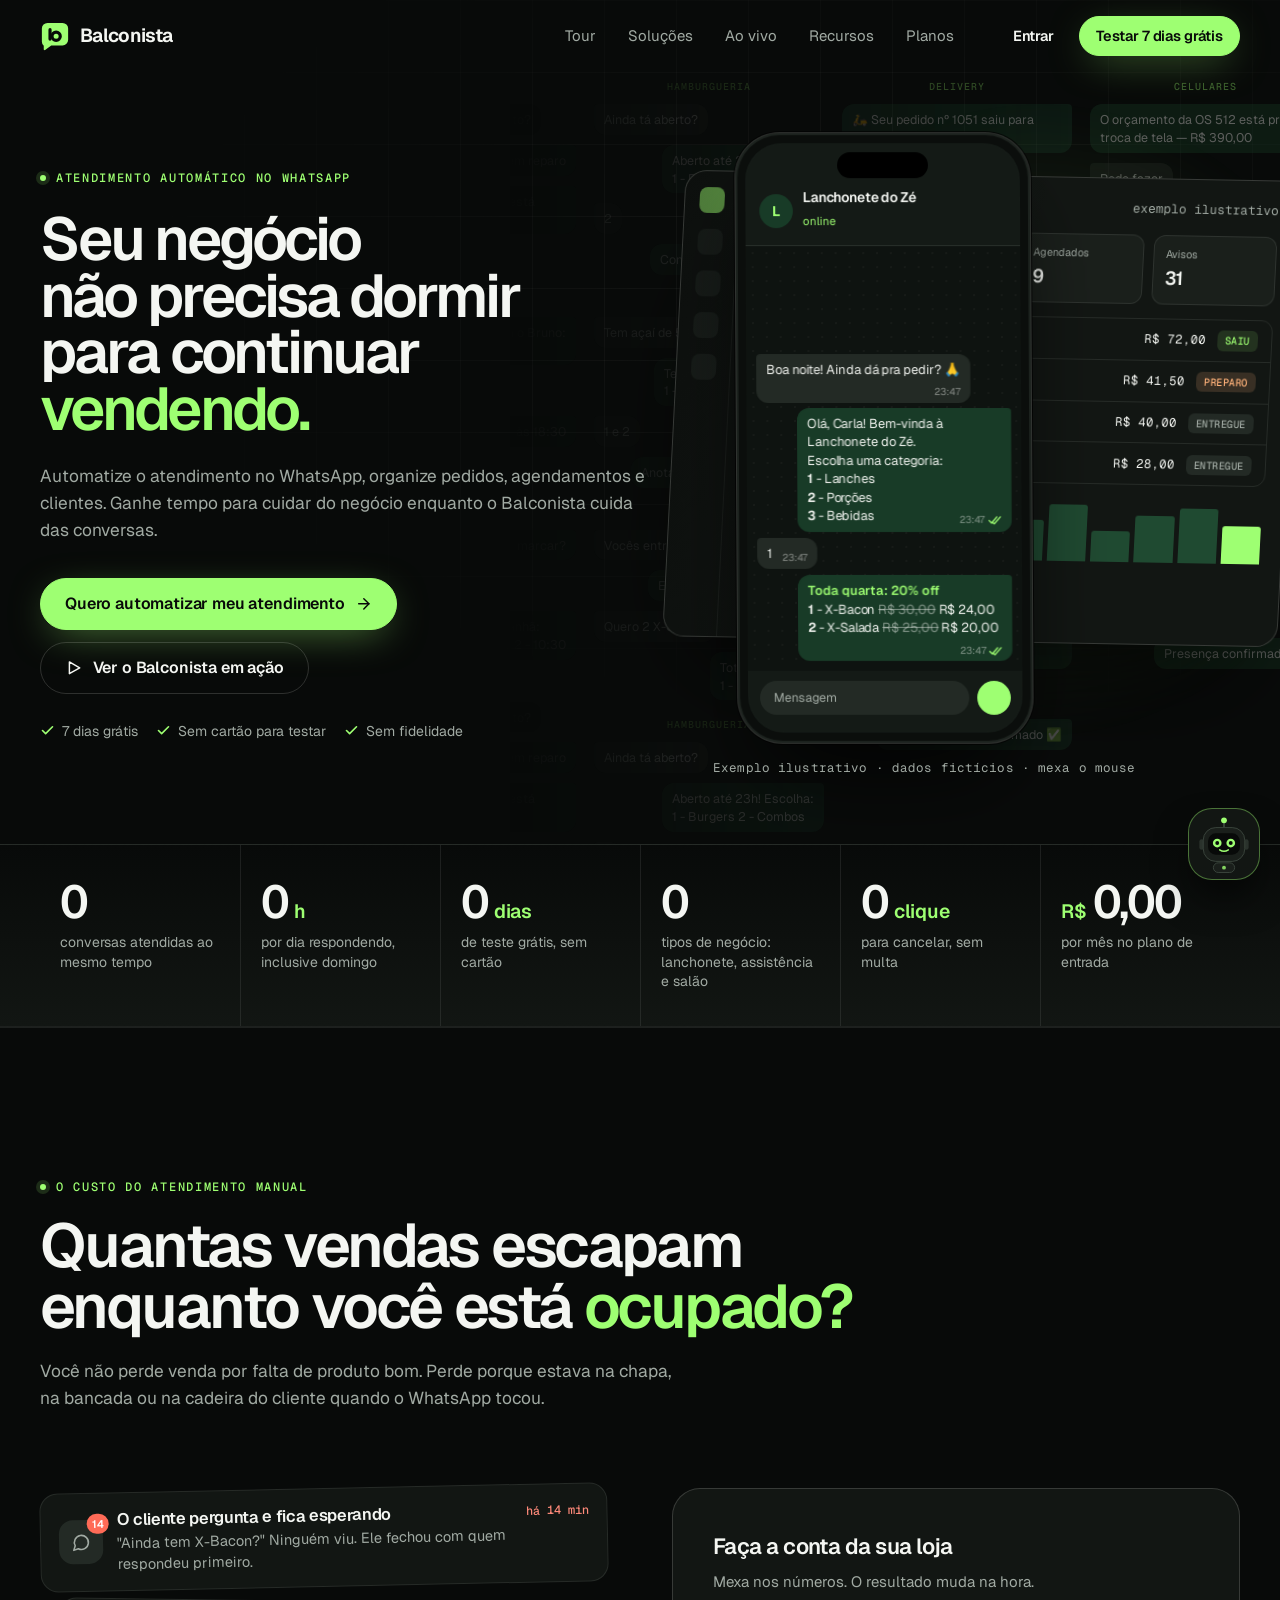
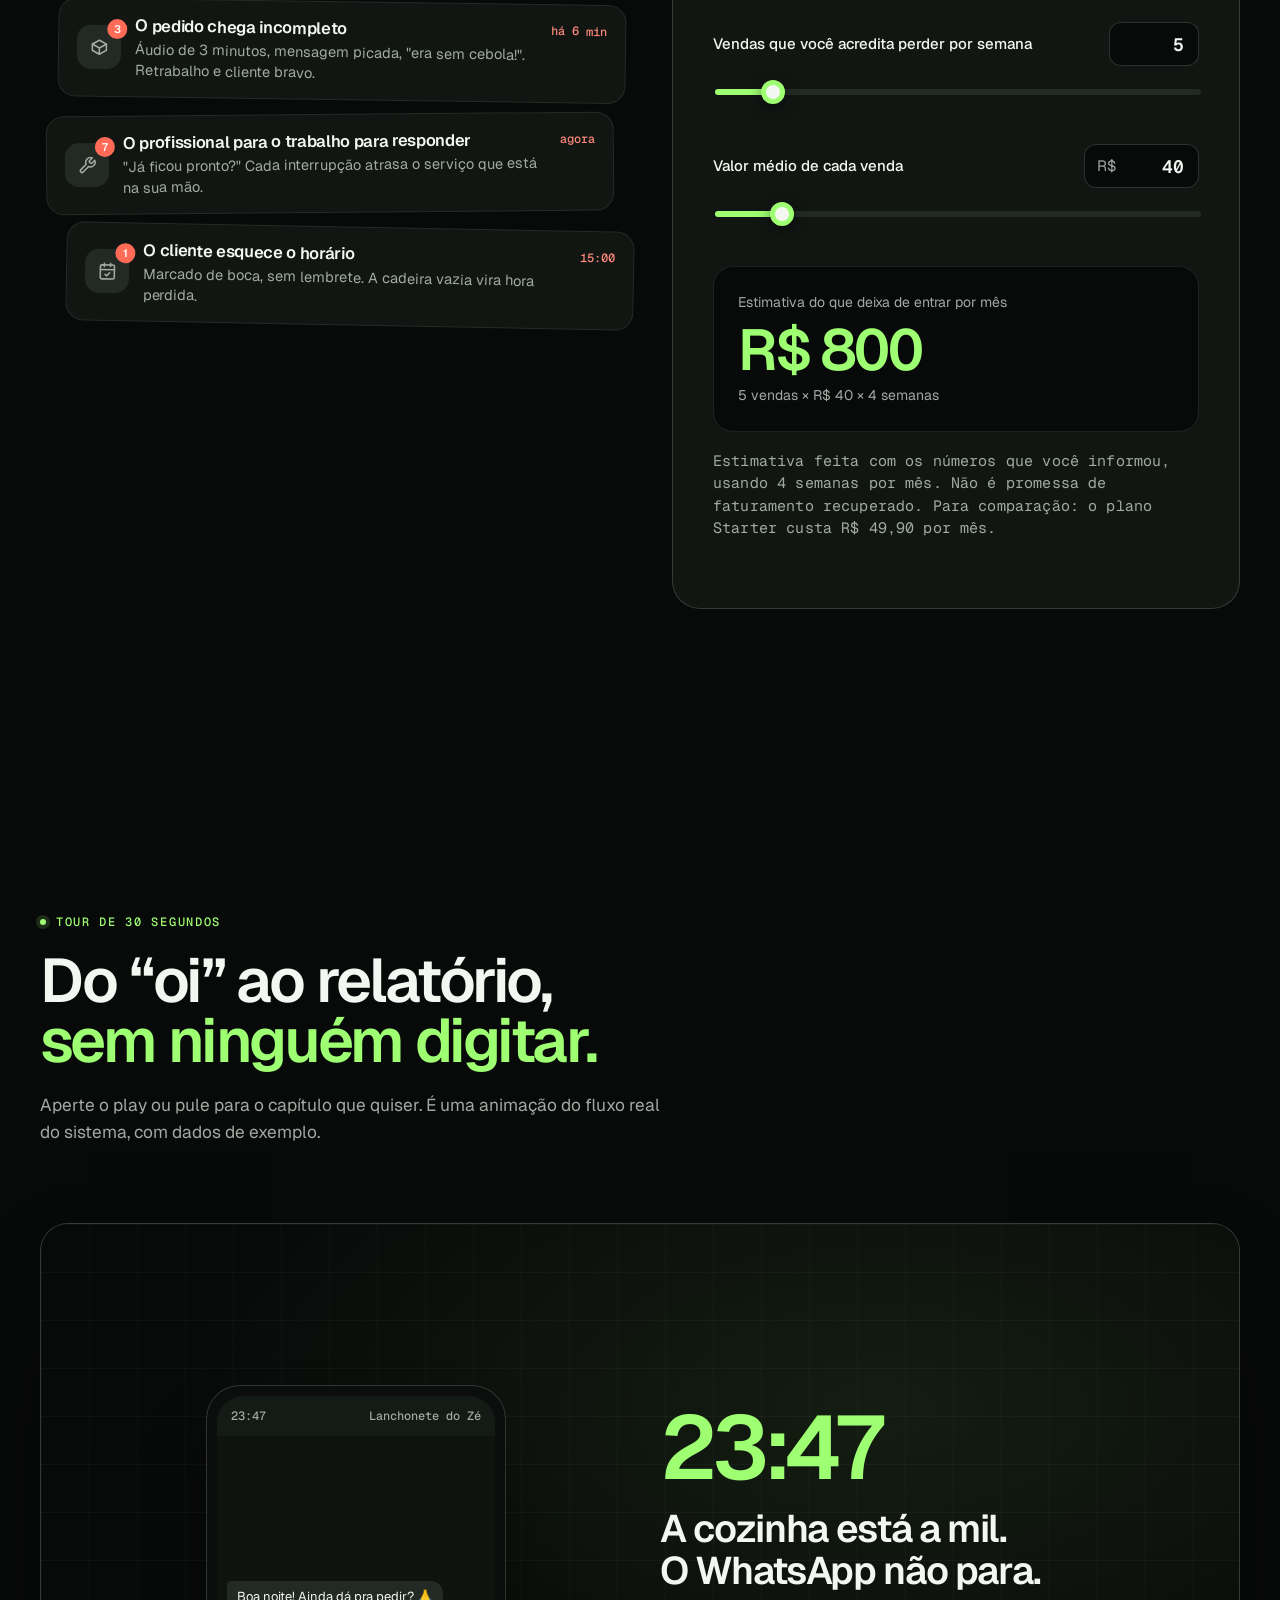
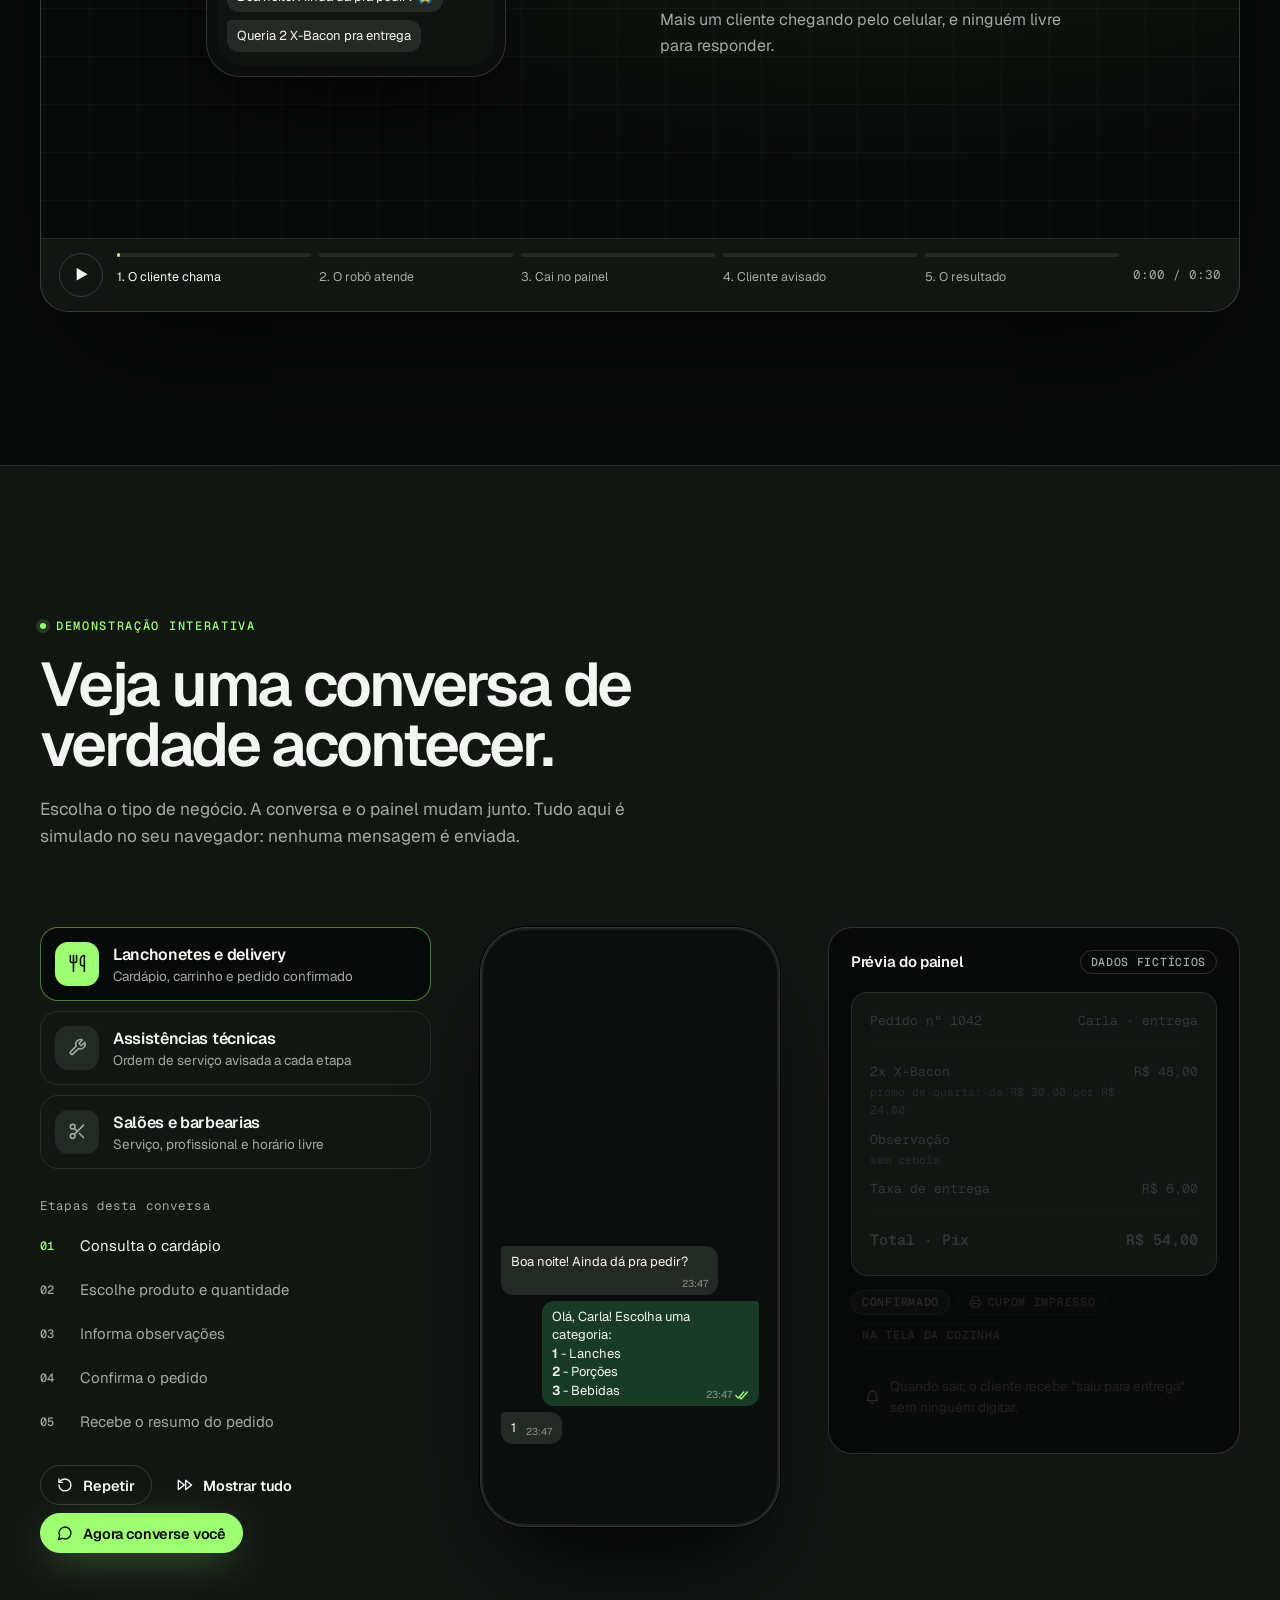
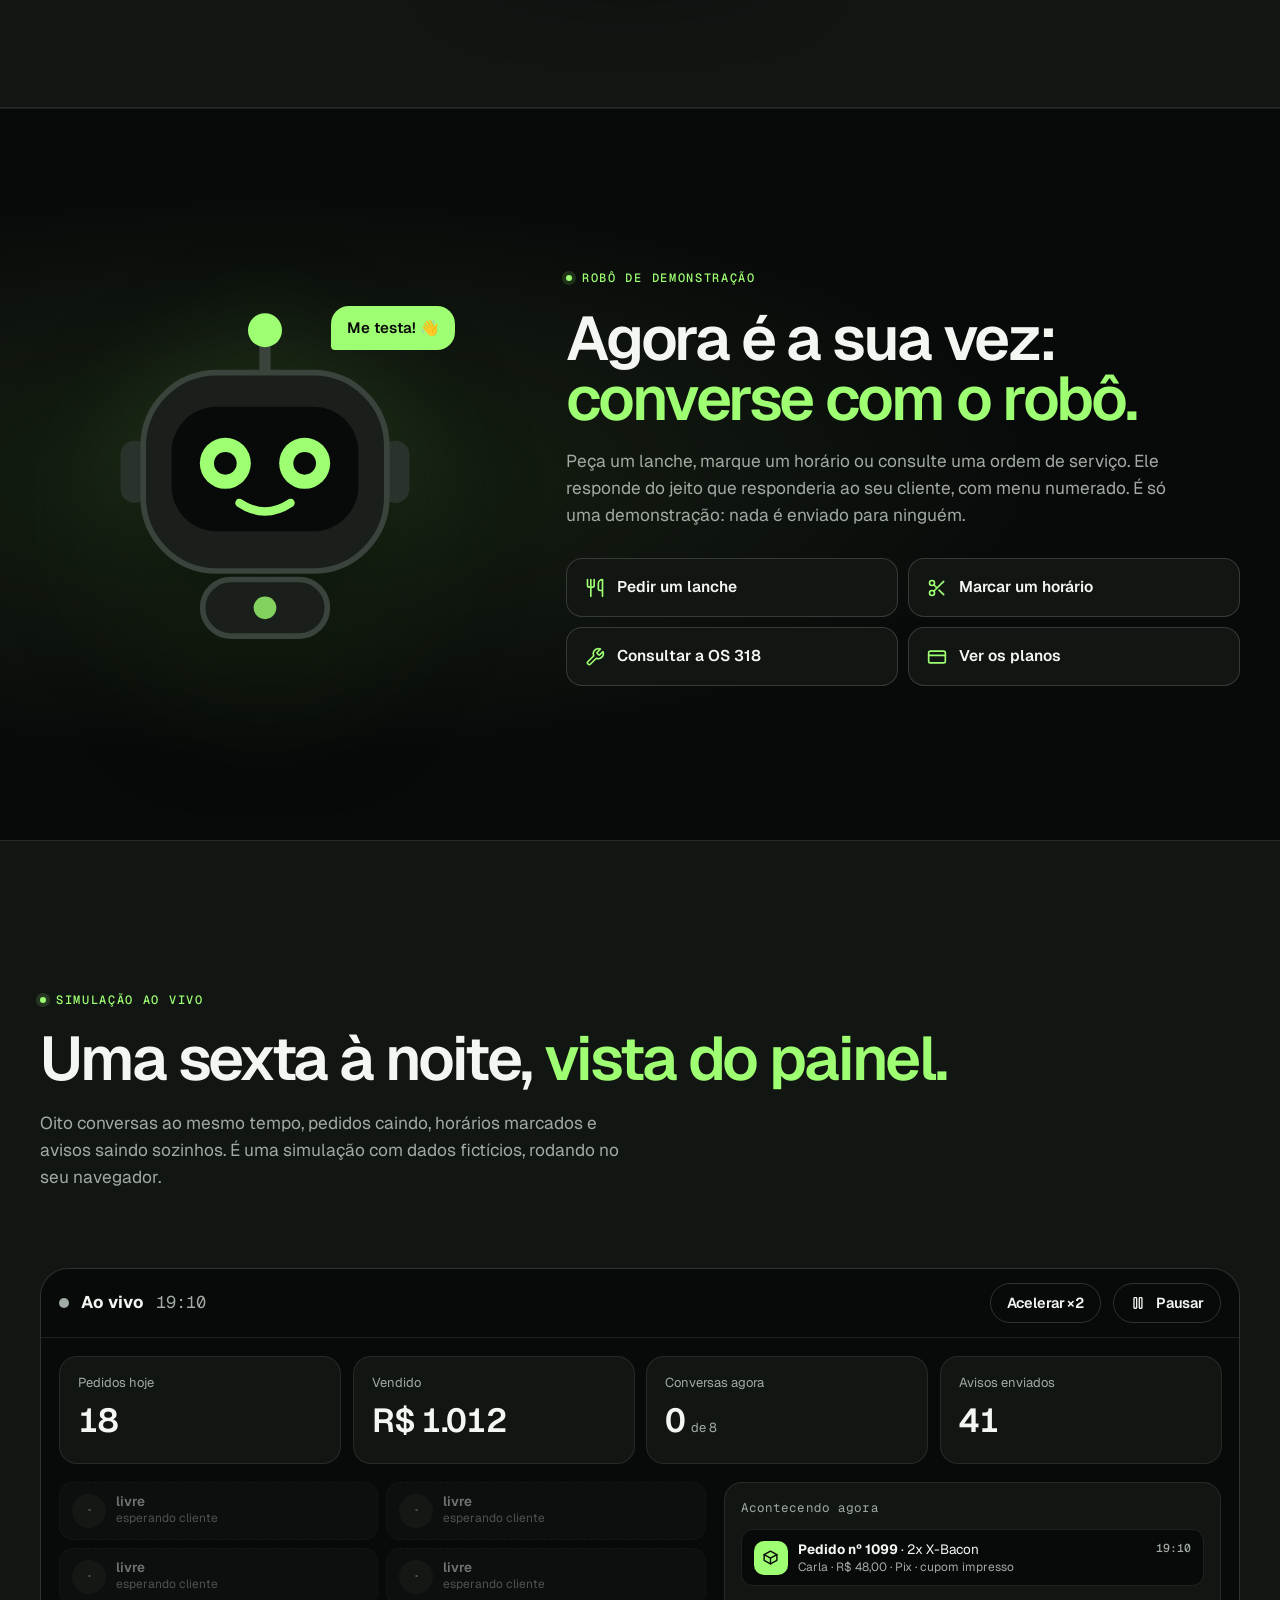
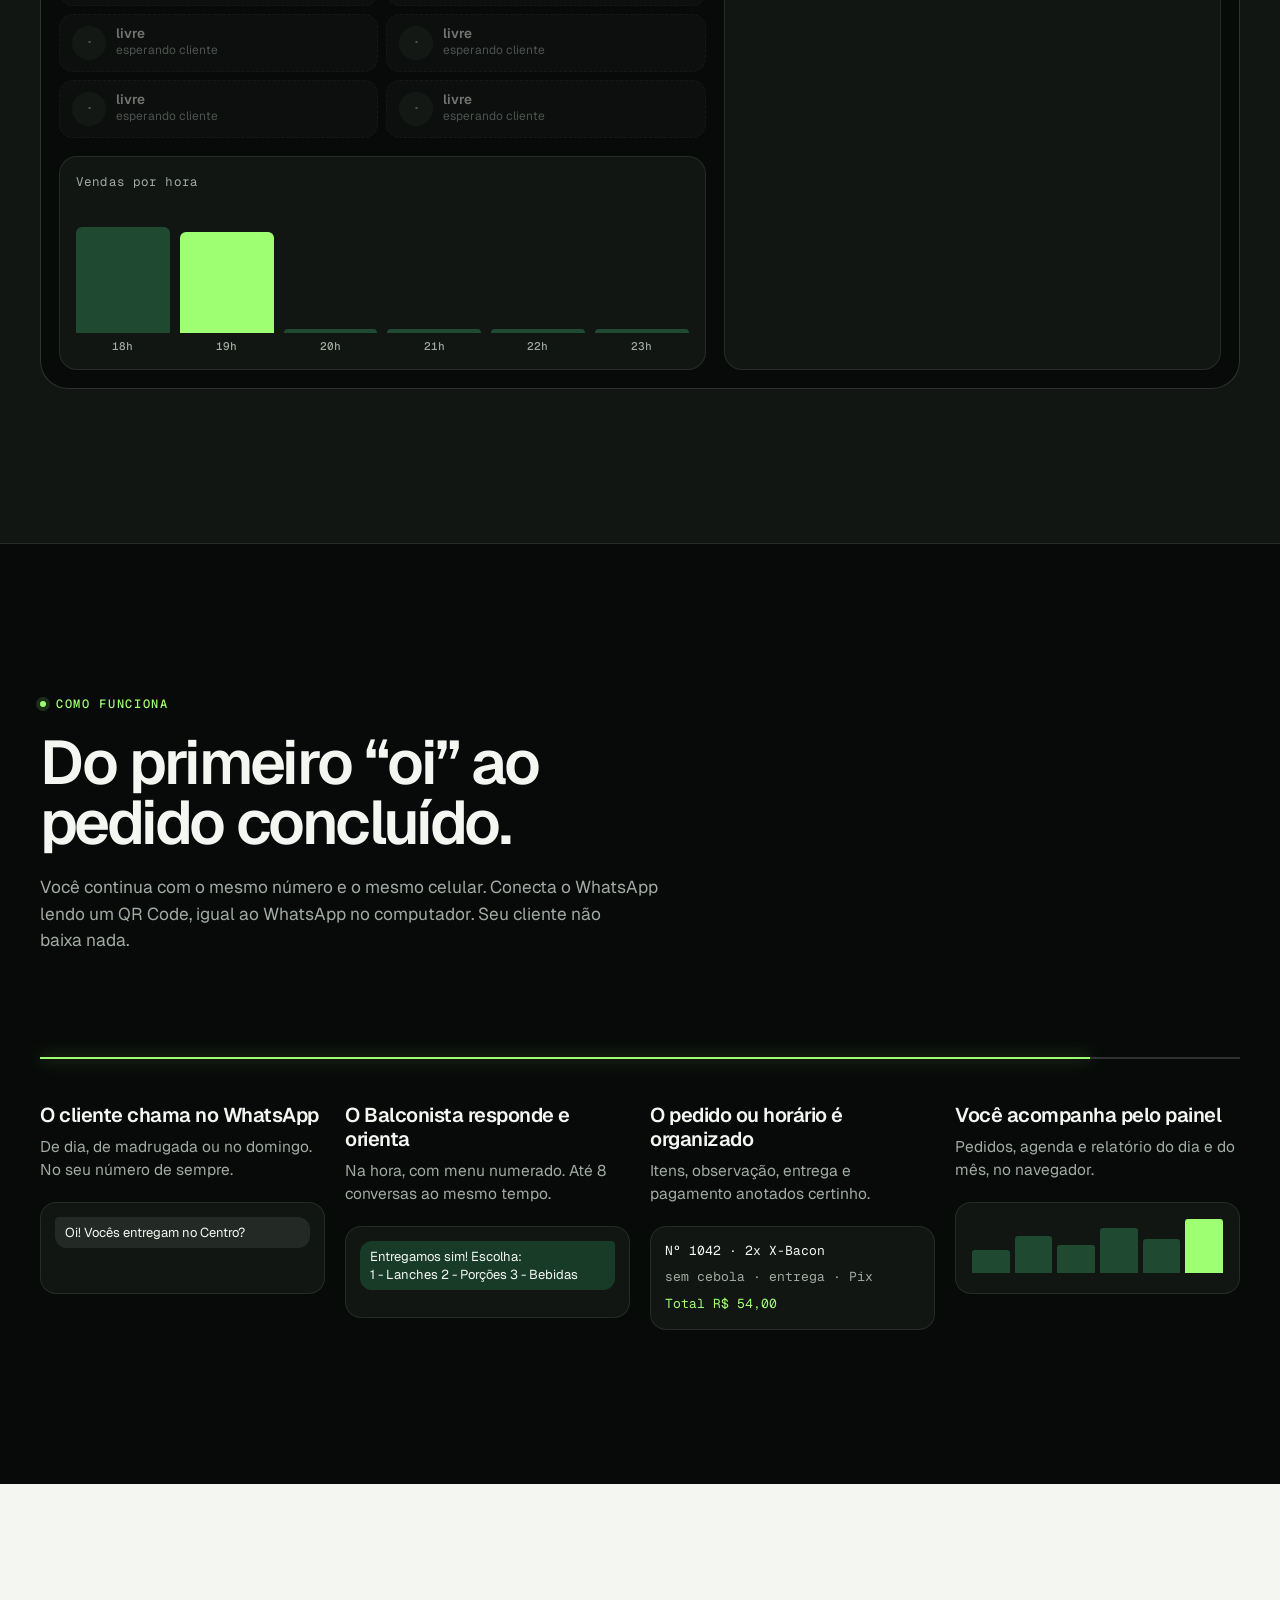
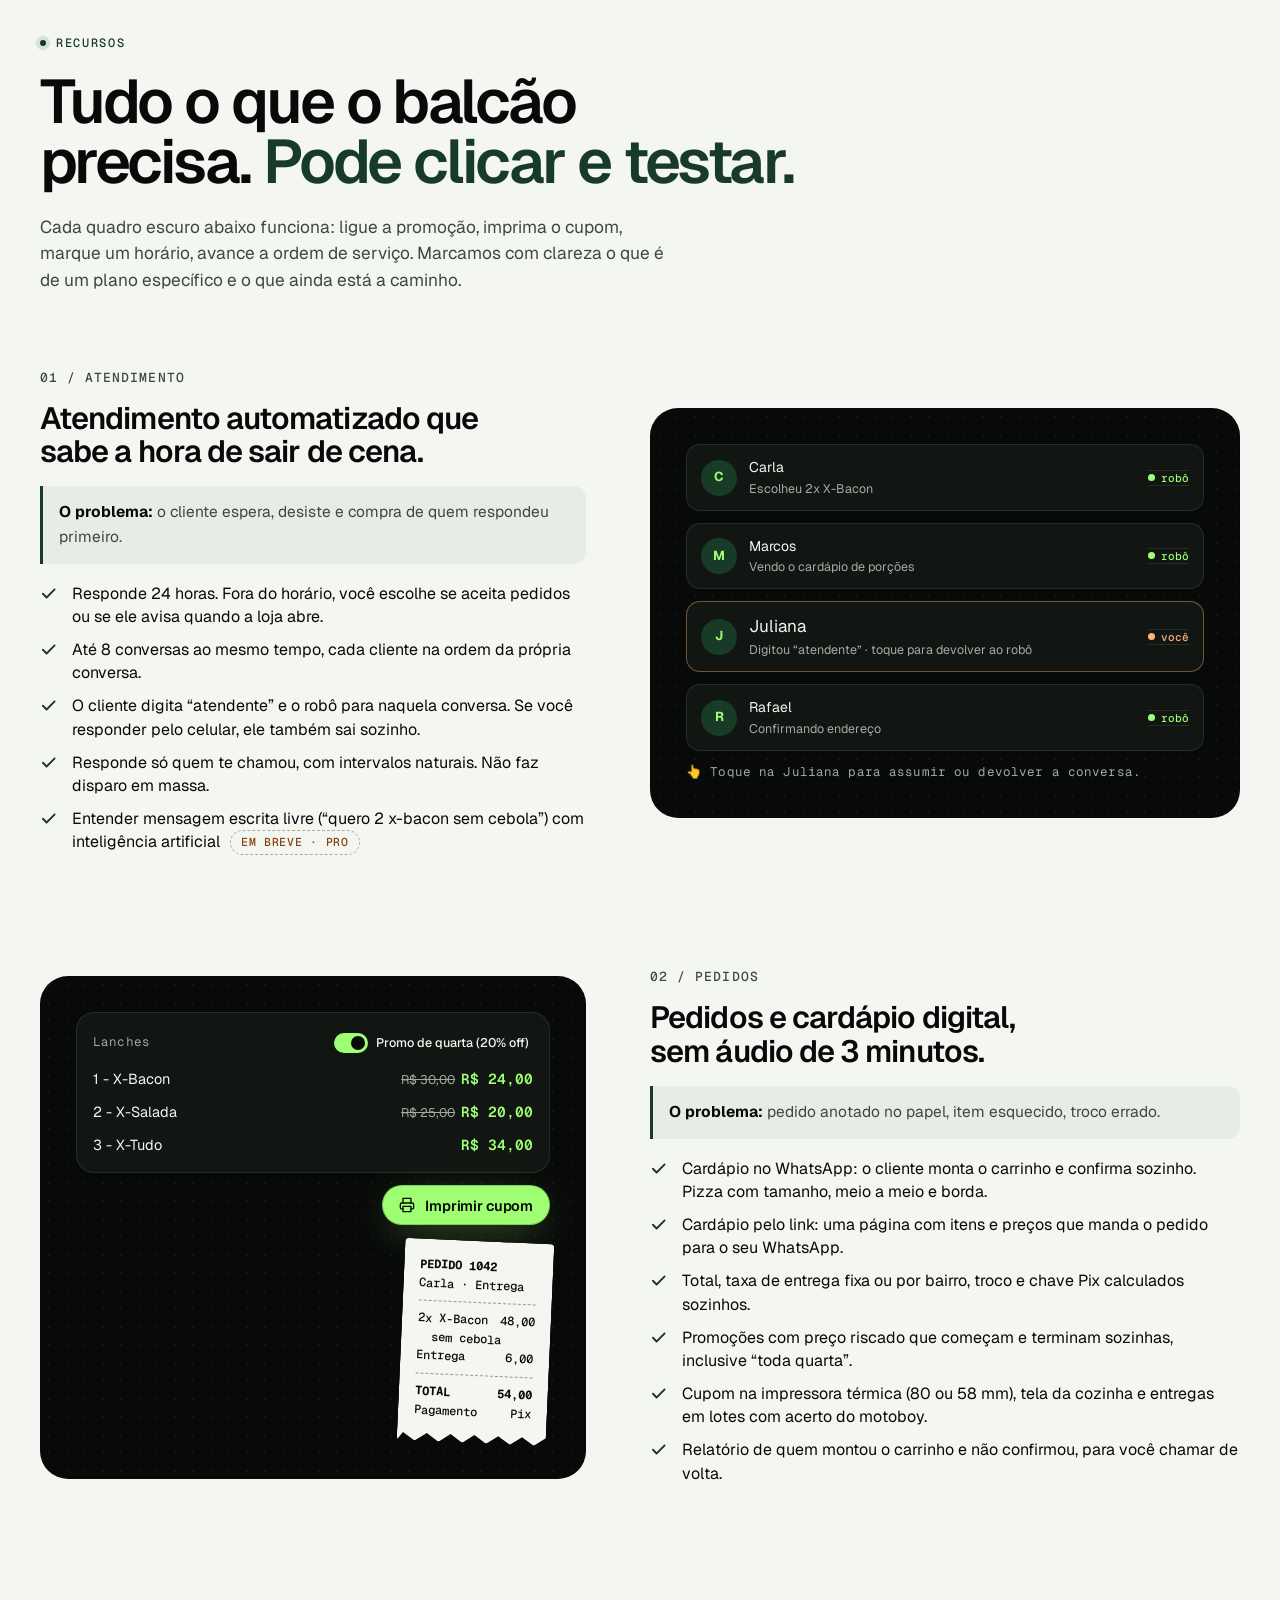
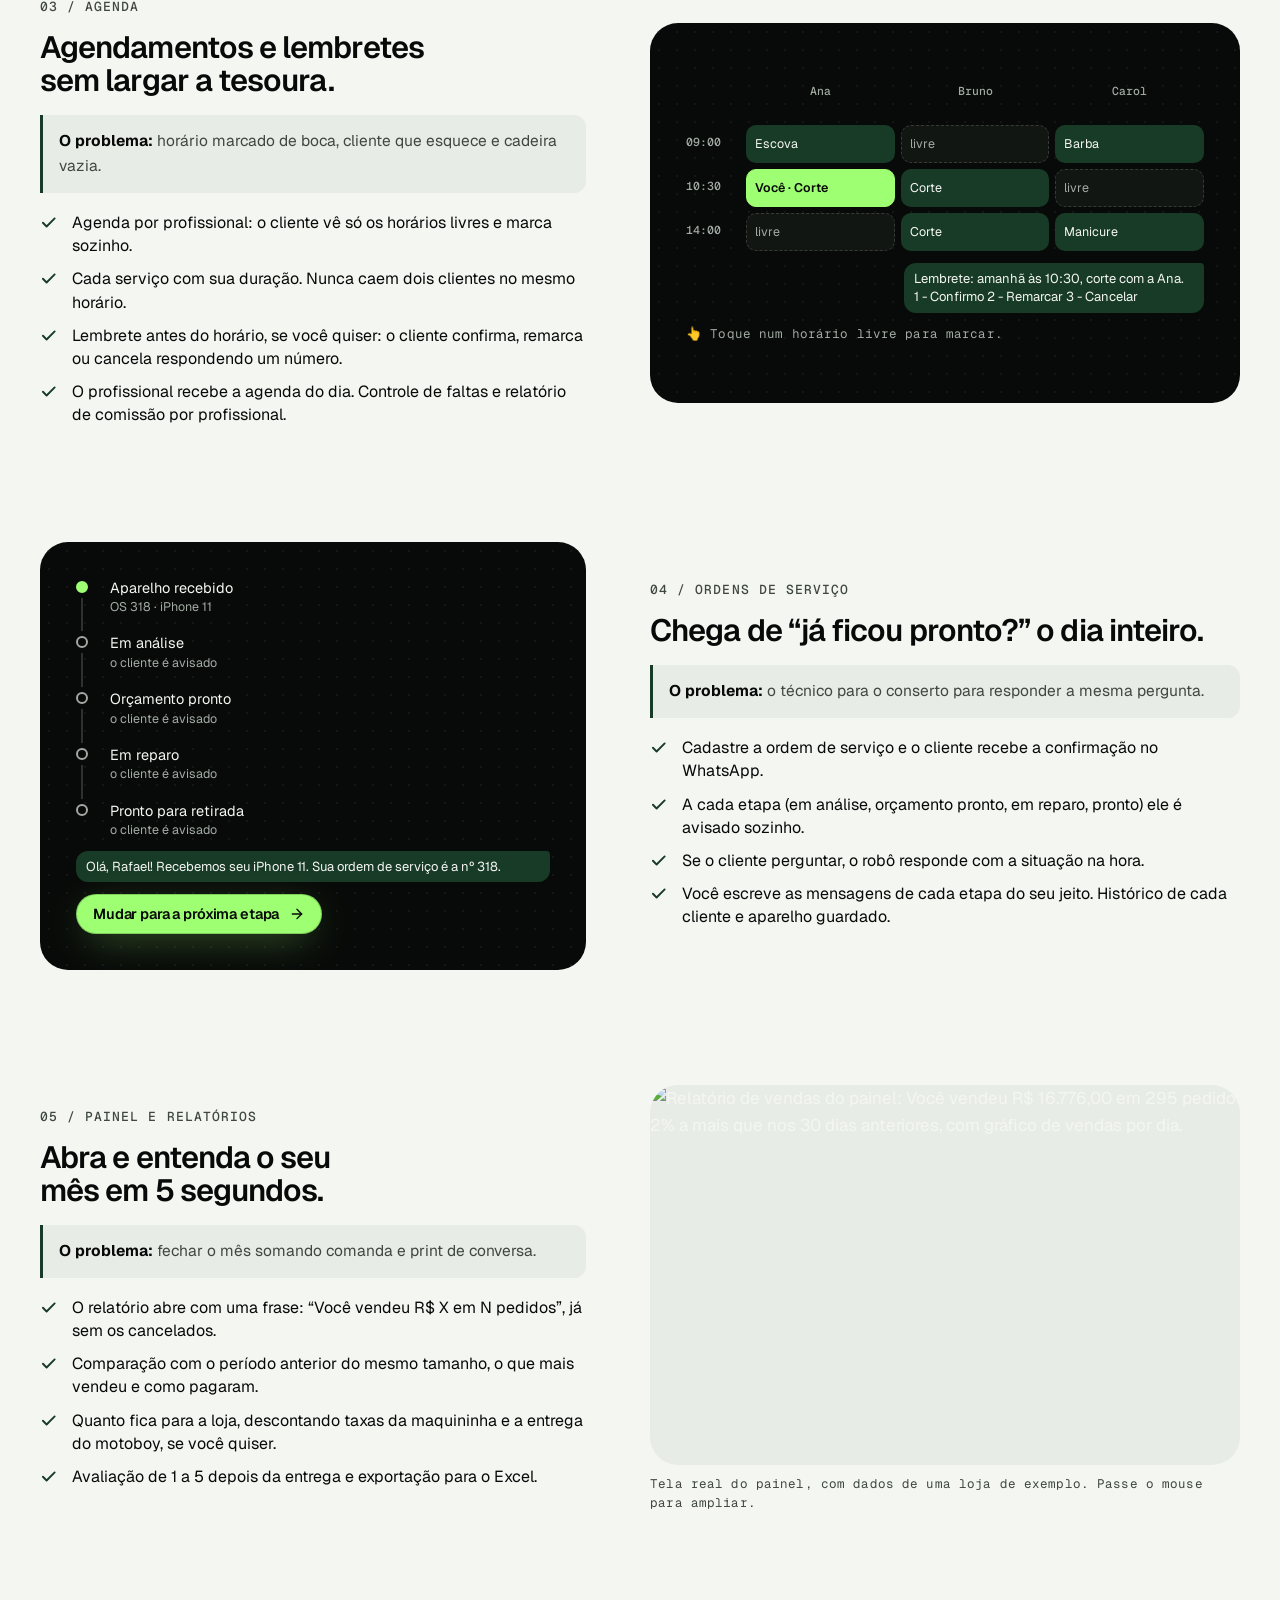
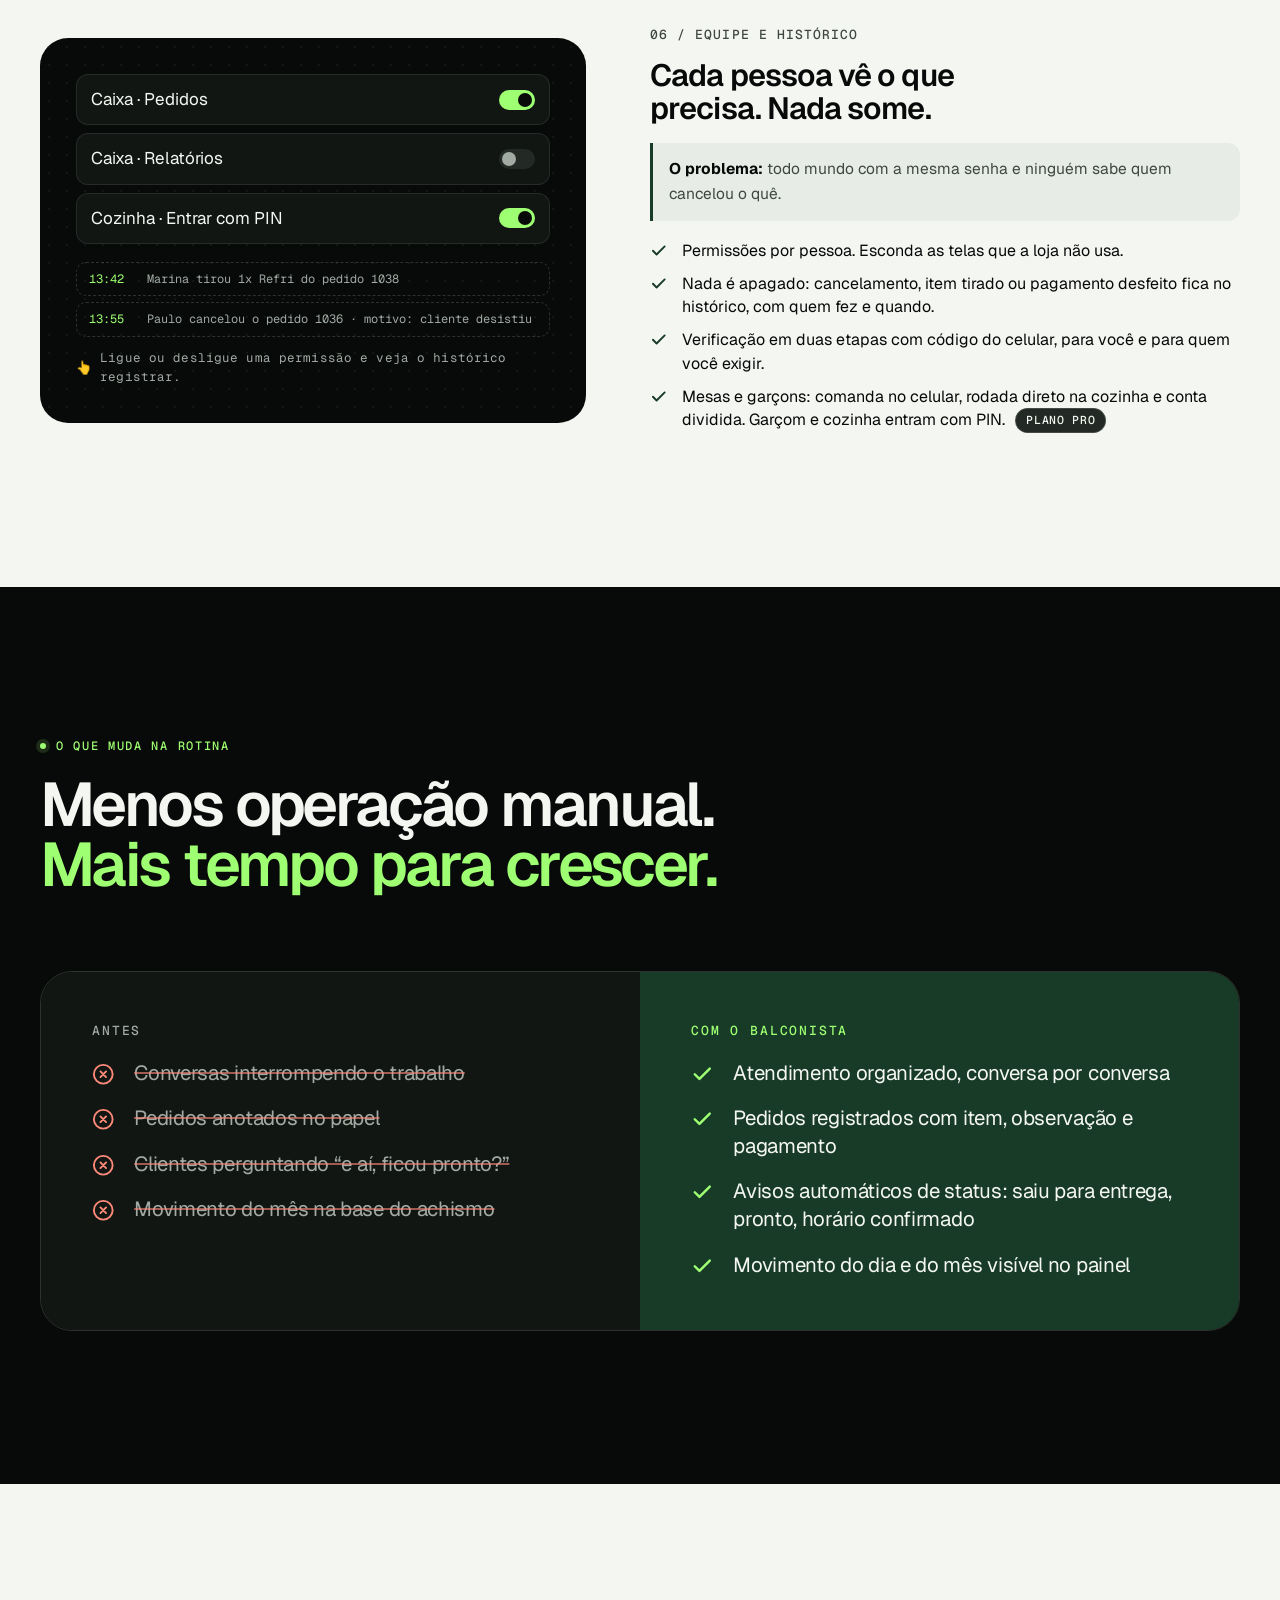
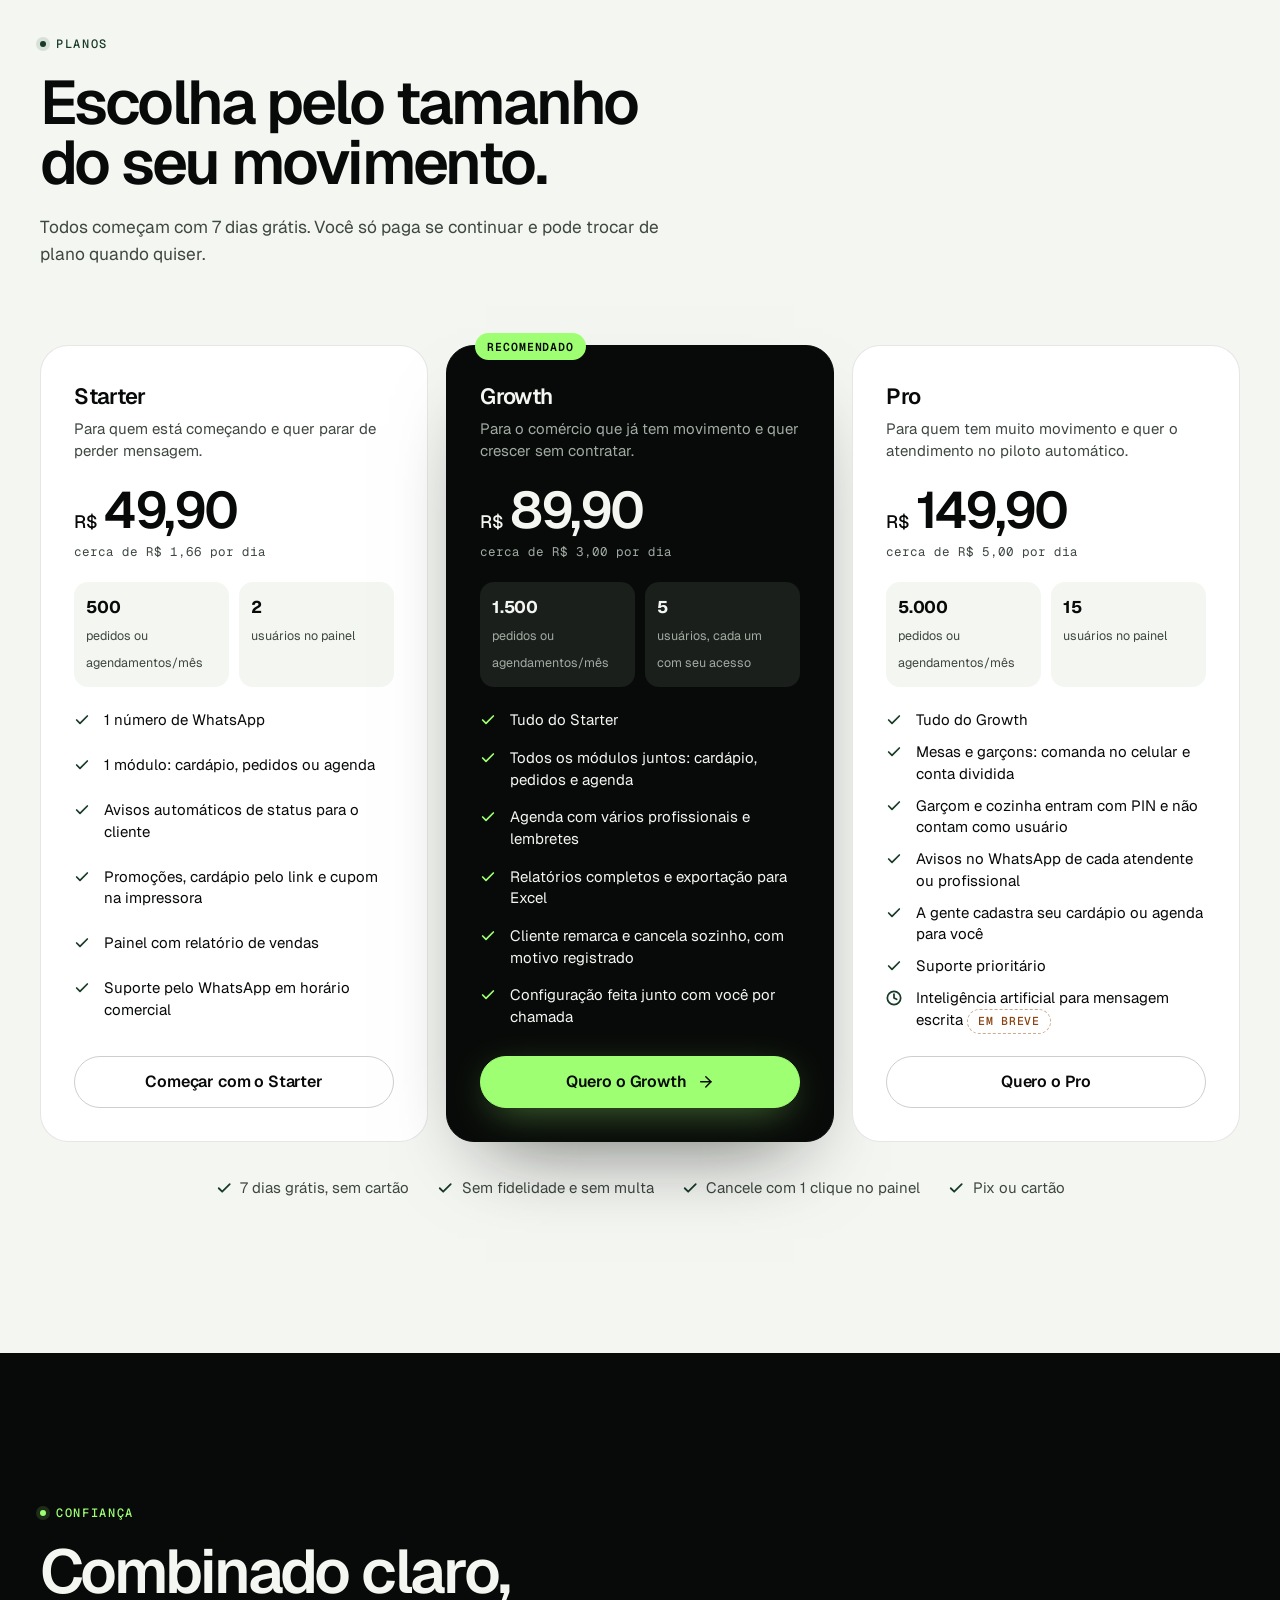
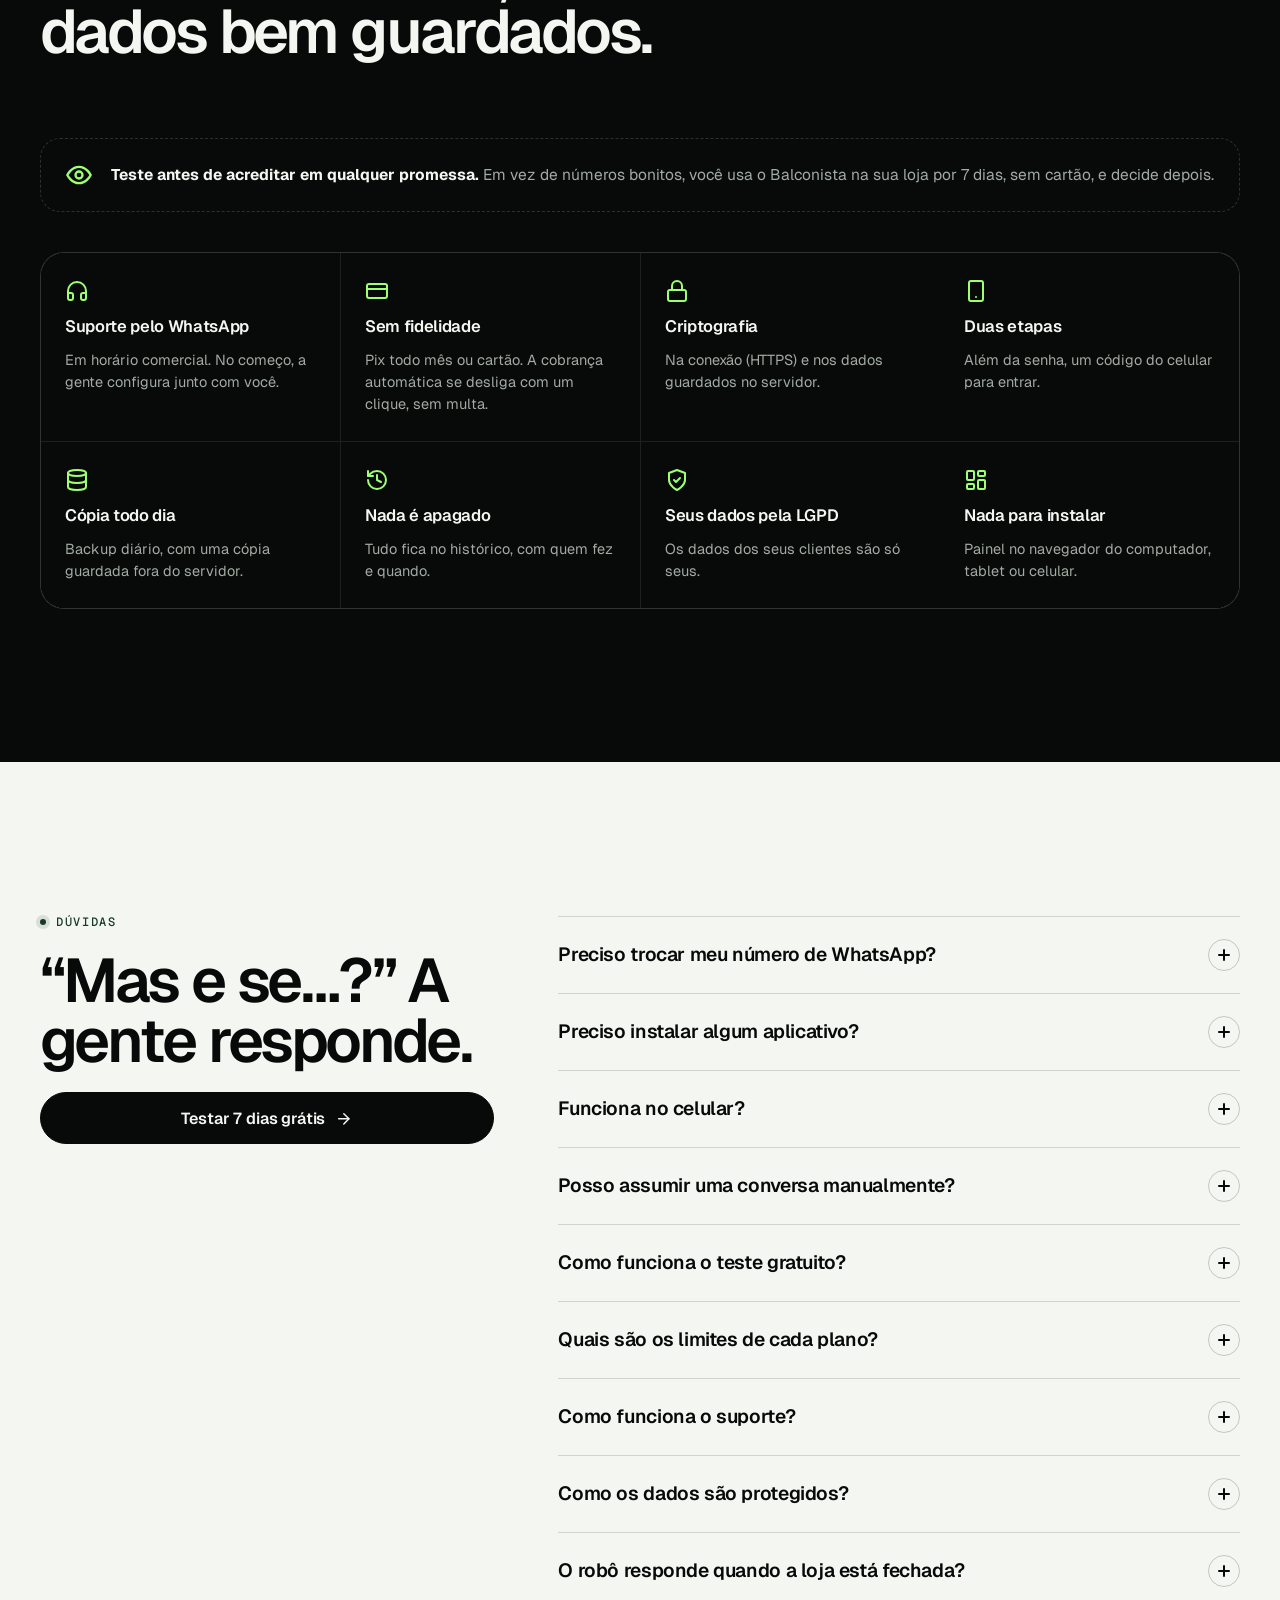
==== commit c716bae8: "Adiciona páginas por segmento (lanchonete, assistência, salão, barbearia) Quatro páginas estáticas c" ====
--- a/index.html
+++ b/index.html
@@ -542,7 +542,7 @@
 
 /* footer */
 .ftr { border-top: 1px solid var(--line); padding: 64px 0 40px; }
-.ftr__grid { display: grid; grid-template-columns: 1.4fr repeat(3, 1fr); gap: 32px; }
+.ftr__grid { display: grid; grid-template-columns: 1.4fr repeat(4, 1fr); gap: 32px; }
 .ftr p { color: var(--mute); font-size: 15px; max-width: 36ch; margin-top: 16px; }
 .ftr h3 { font: 500 12px/1 var(--mono); letter-spacing: .14em; text-transform: uppercase; color: var(--mute); margin-bottom: 18px; }
 .ftr ul { display: grid; gap: 10px; }
@@ -1911,6 +1911,10 @@
         <ul><li><a href="#tour">Tour</a></li><li><a href="#solucoes">Soluções</a></li><li><a href="#ao-vivo">Ao vivo</a></li><li><a href="#recursos">Recursos</a></li><li><a href="#planos">Planos</a></li></ul>
       </div>
       <div>
+        <h3>Para quem</h3>
+        <ul><li><a href="/whatsapp-para-lanchonete/">Lanchonetes e pizzarias</a></li><li><a href="/whatsapp-para-assistencia-tecnica/">Assistências técnicas</a></li><li><a href="/whatsapp-para-salao-de-beleza/">Salões de beleza</a></li><li><a href="/whatsapp-para-barbearia/">Barbearias</a></li></ul>
+      </div>
+      <div>
         <h3>Conta</h3>
         <ul><li><a href="https://painel.balconista.app.br/criar-conta" data-signup>Criar conta grátis</a></li><li><a href="https://painel.balconista.app.br/entrar" data-login>Entrar</a></li><li><a href="#duvidas">Dúvidas</a></li></ul>
       </div>
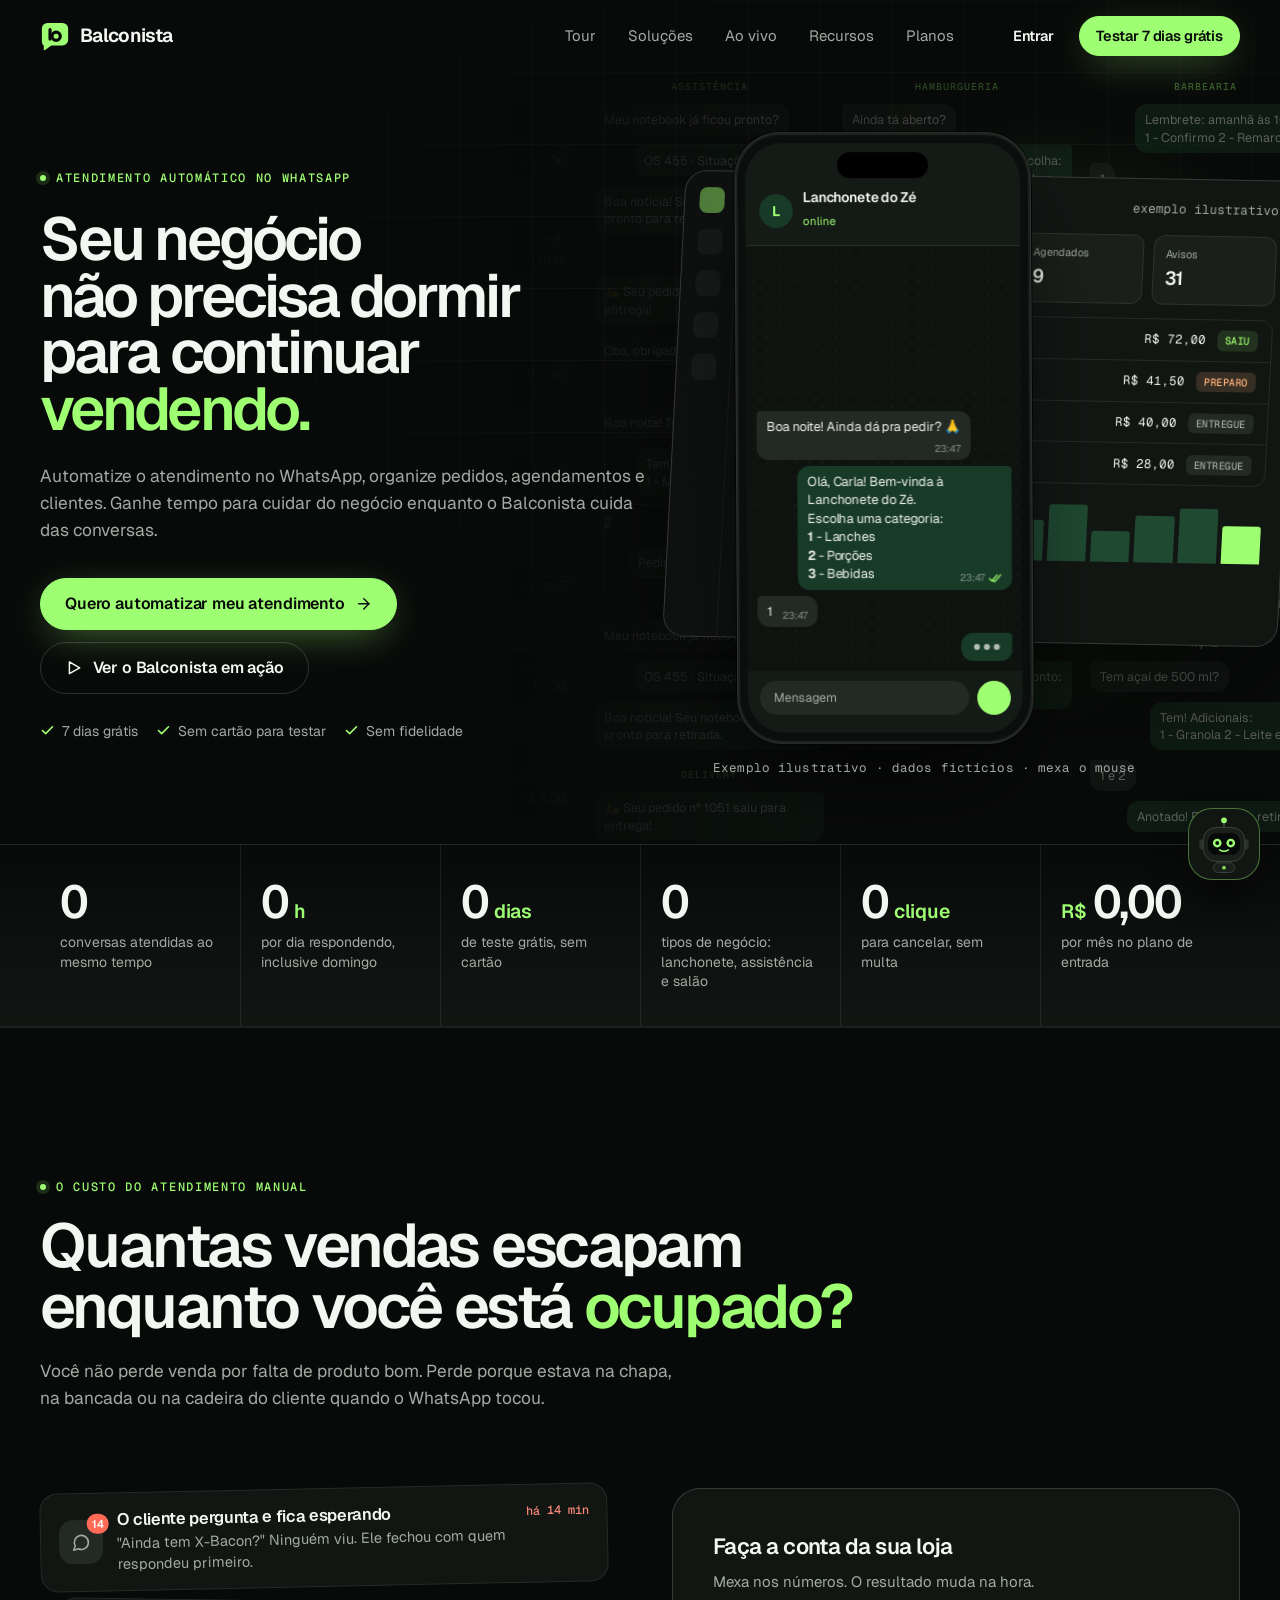
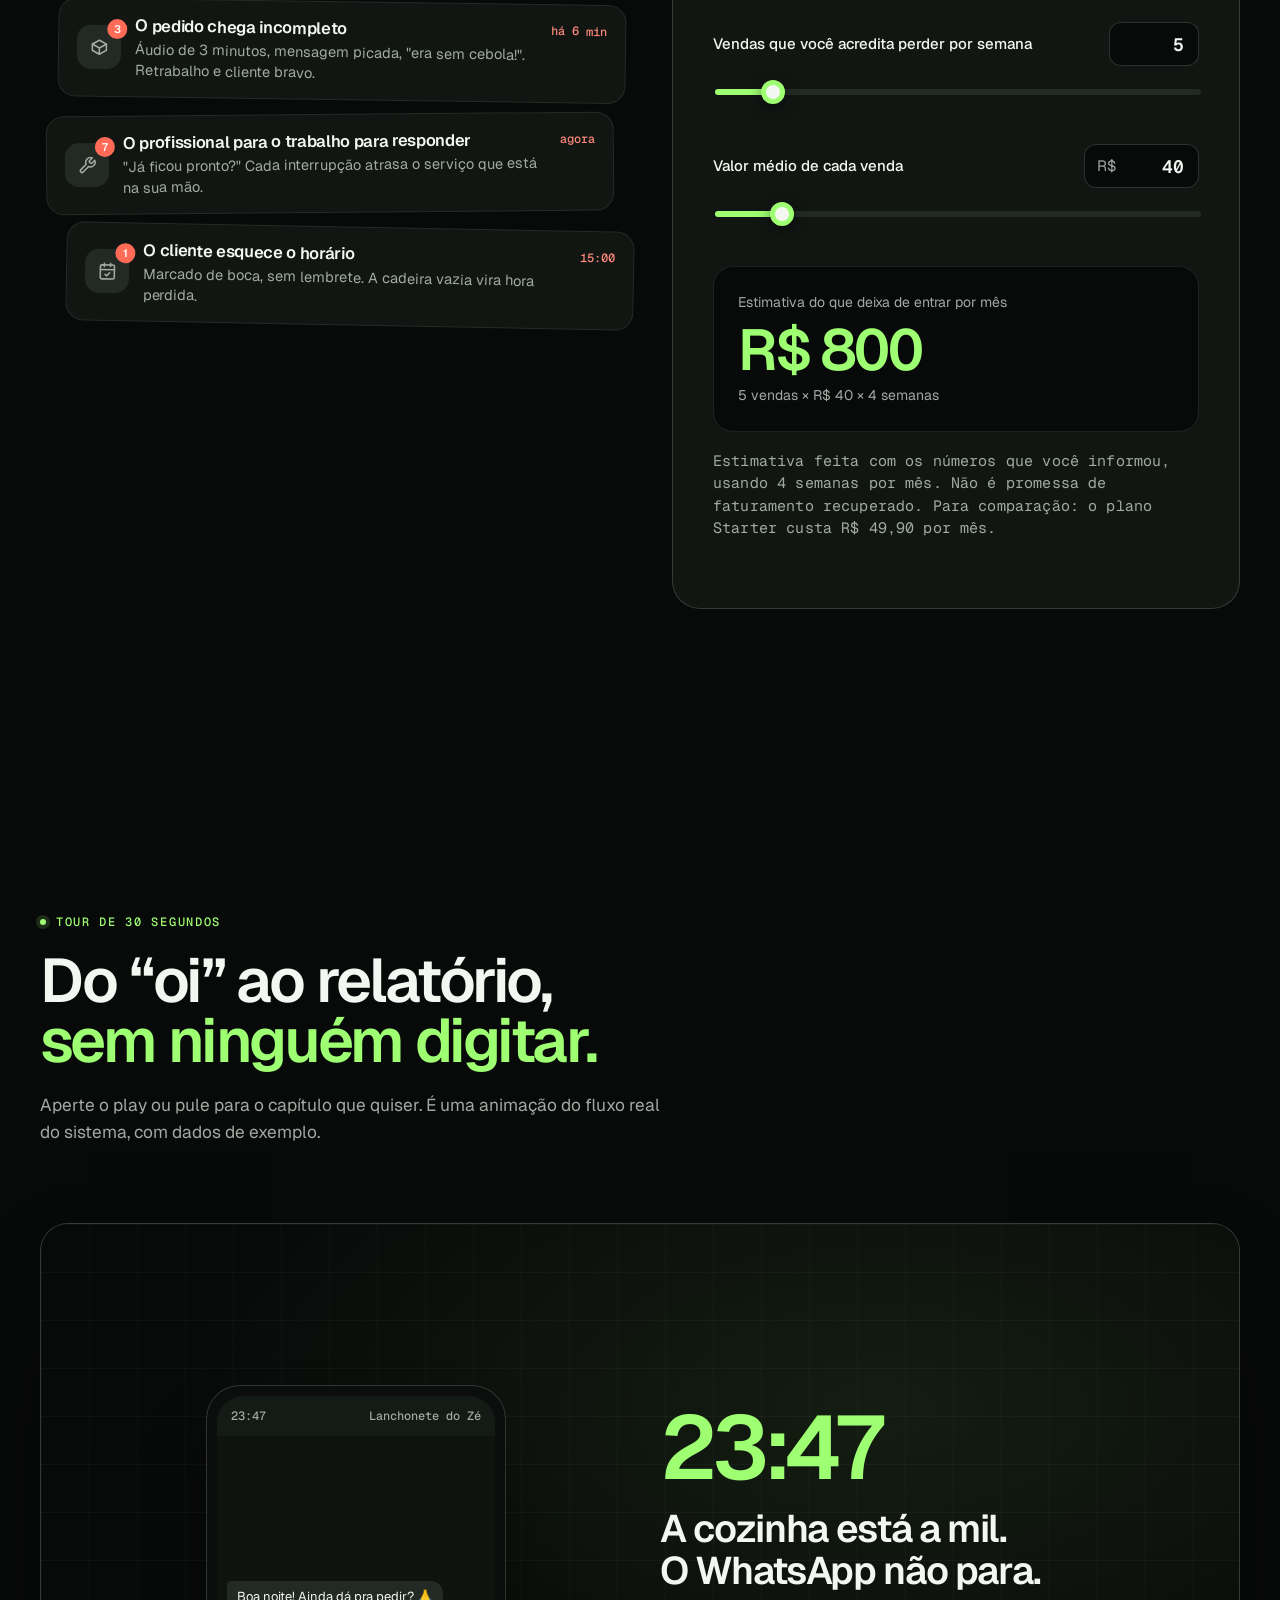
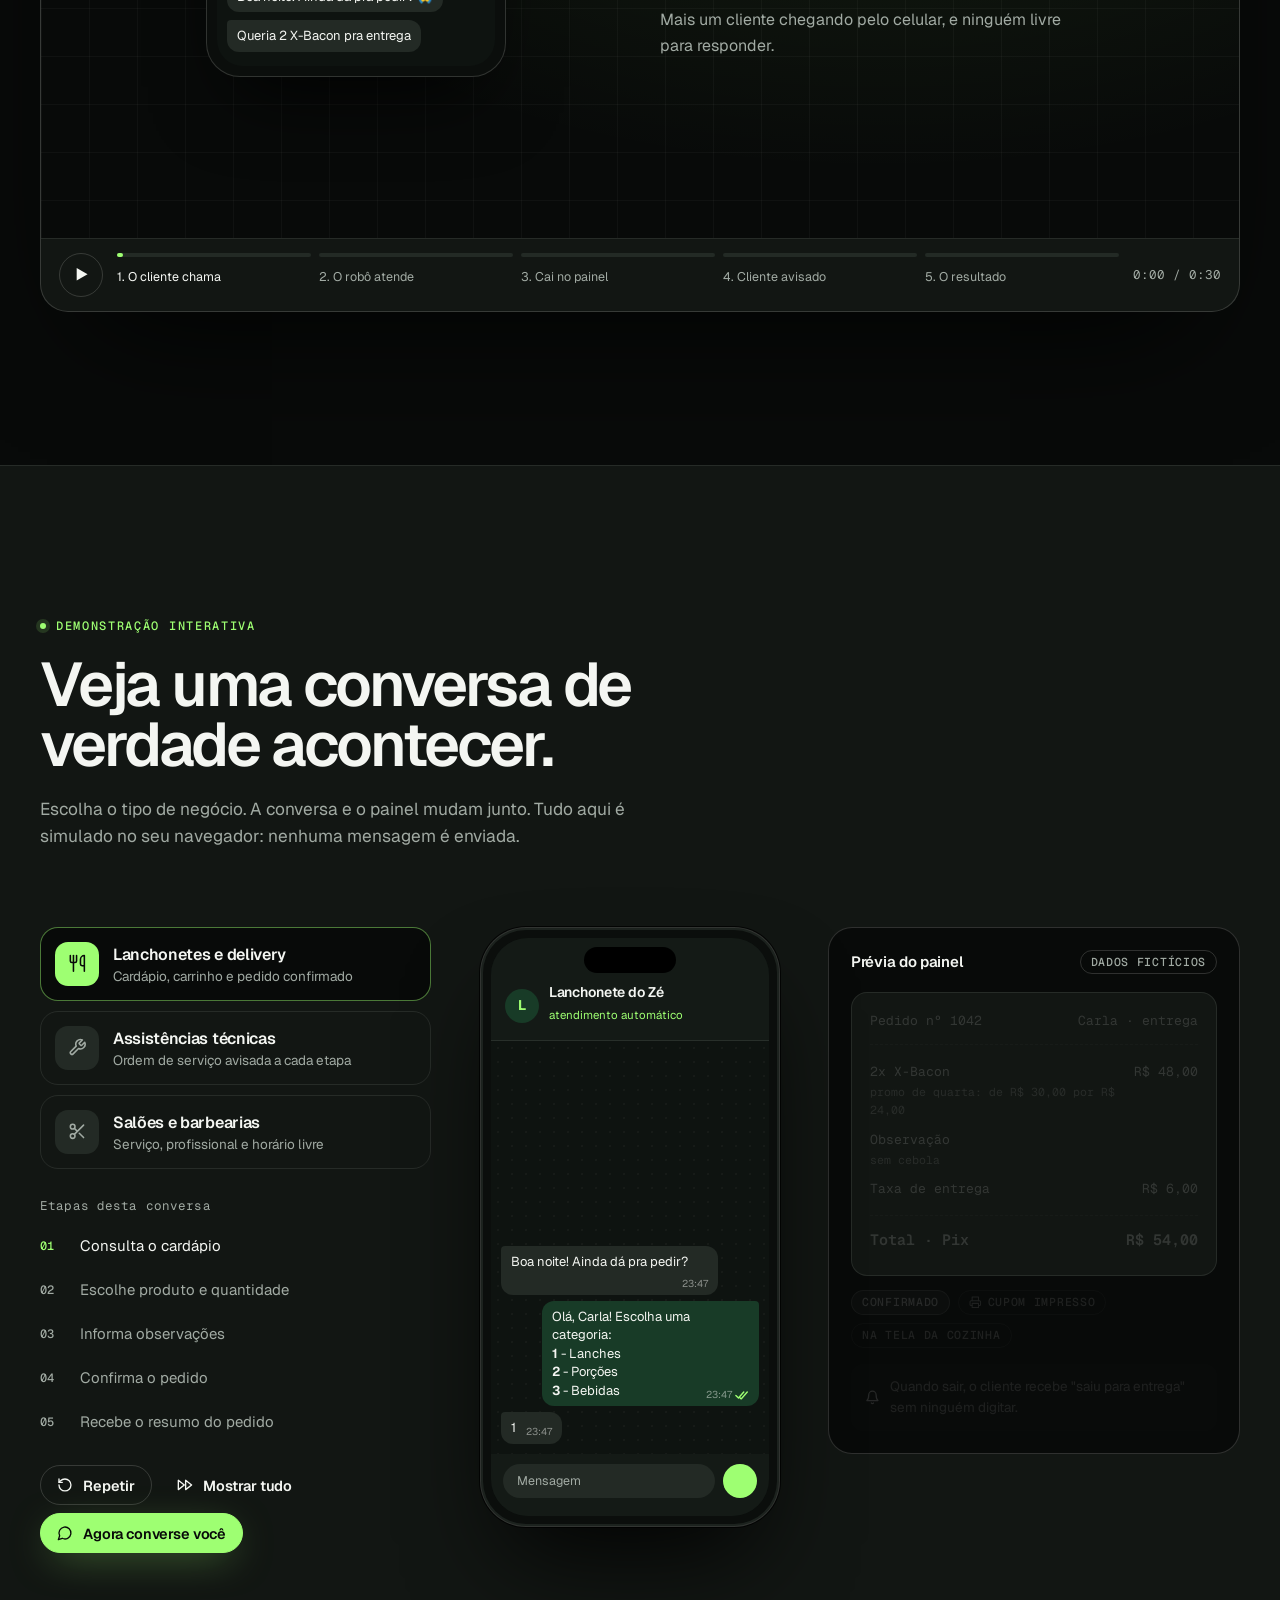
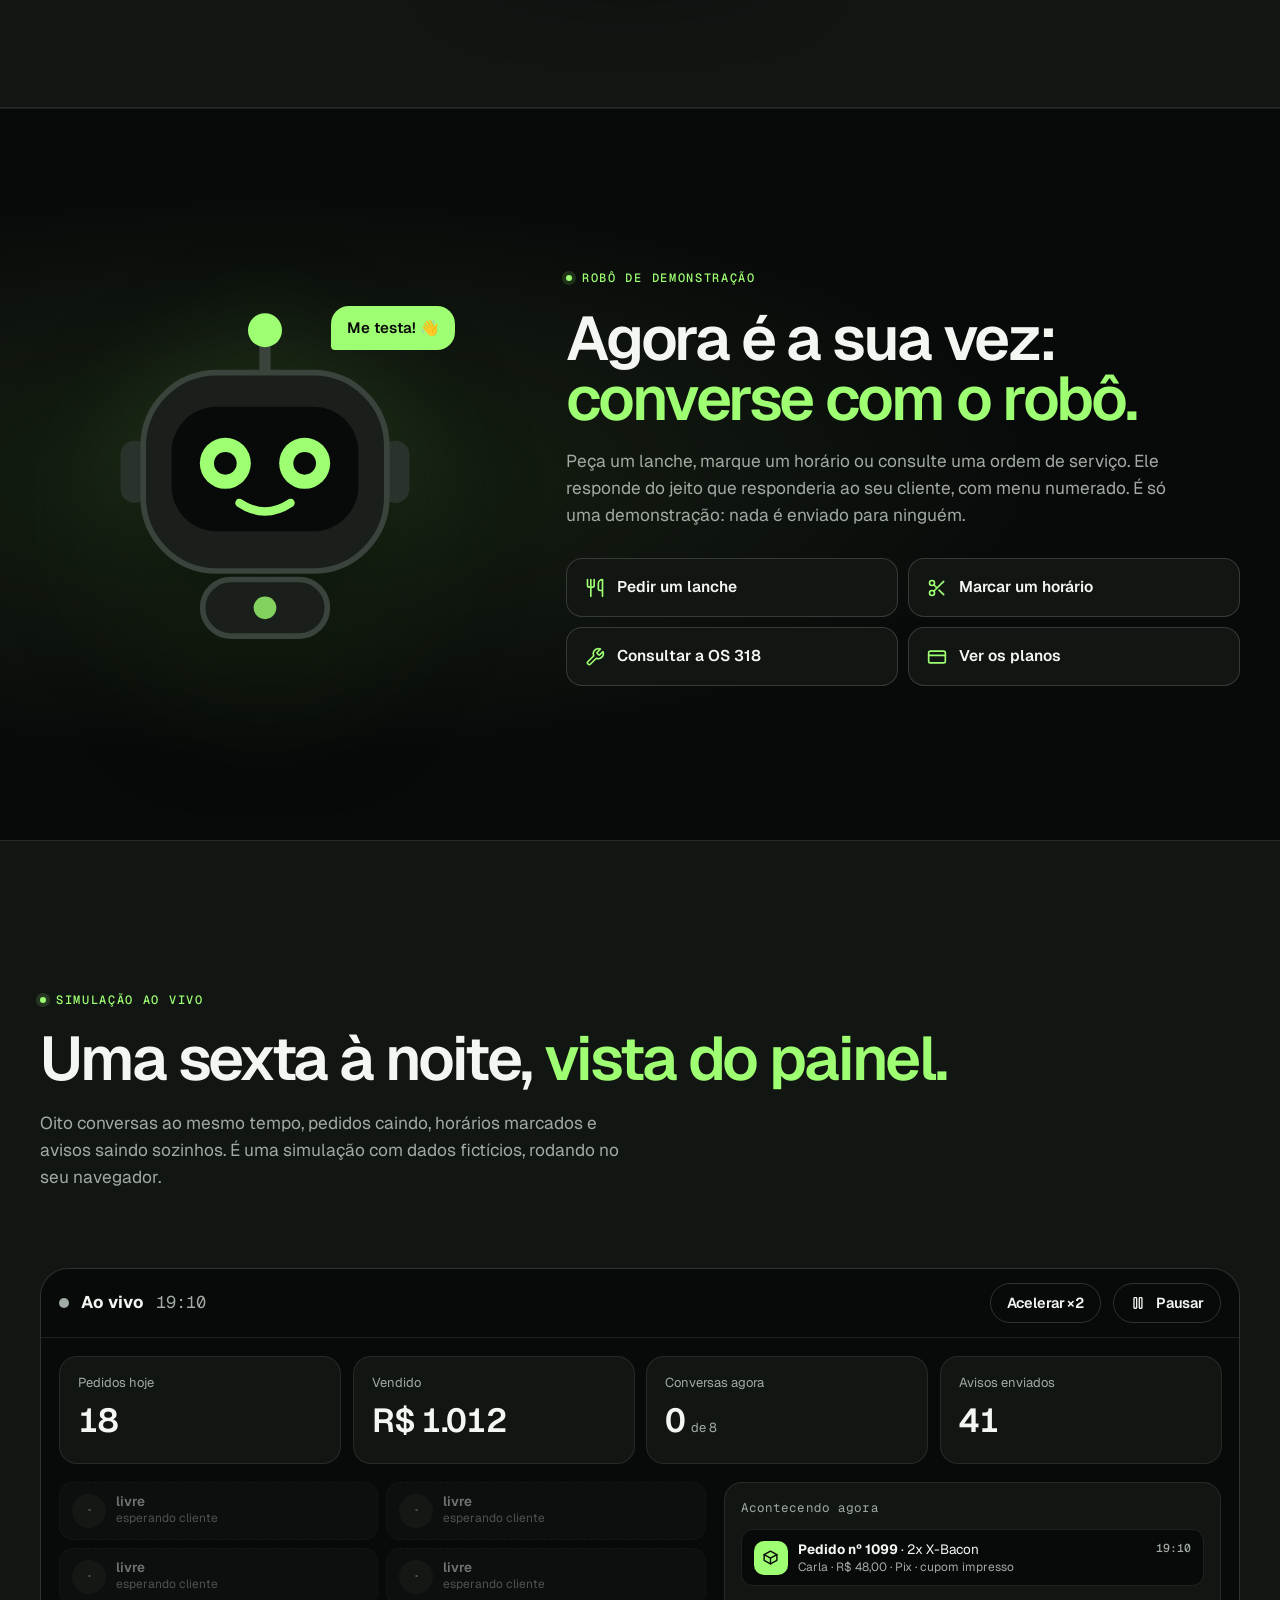
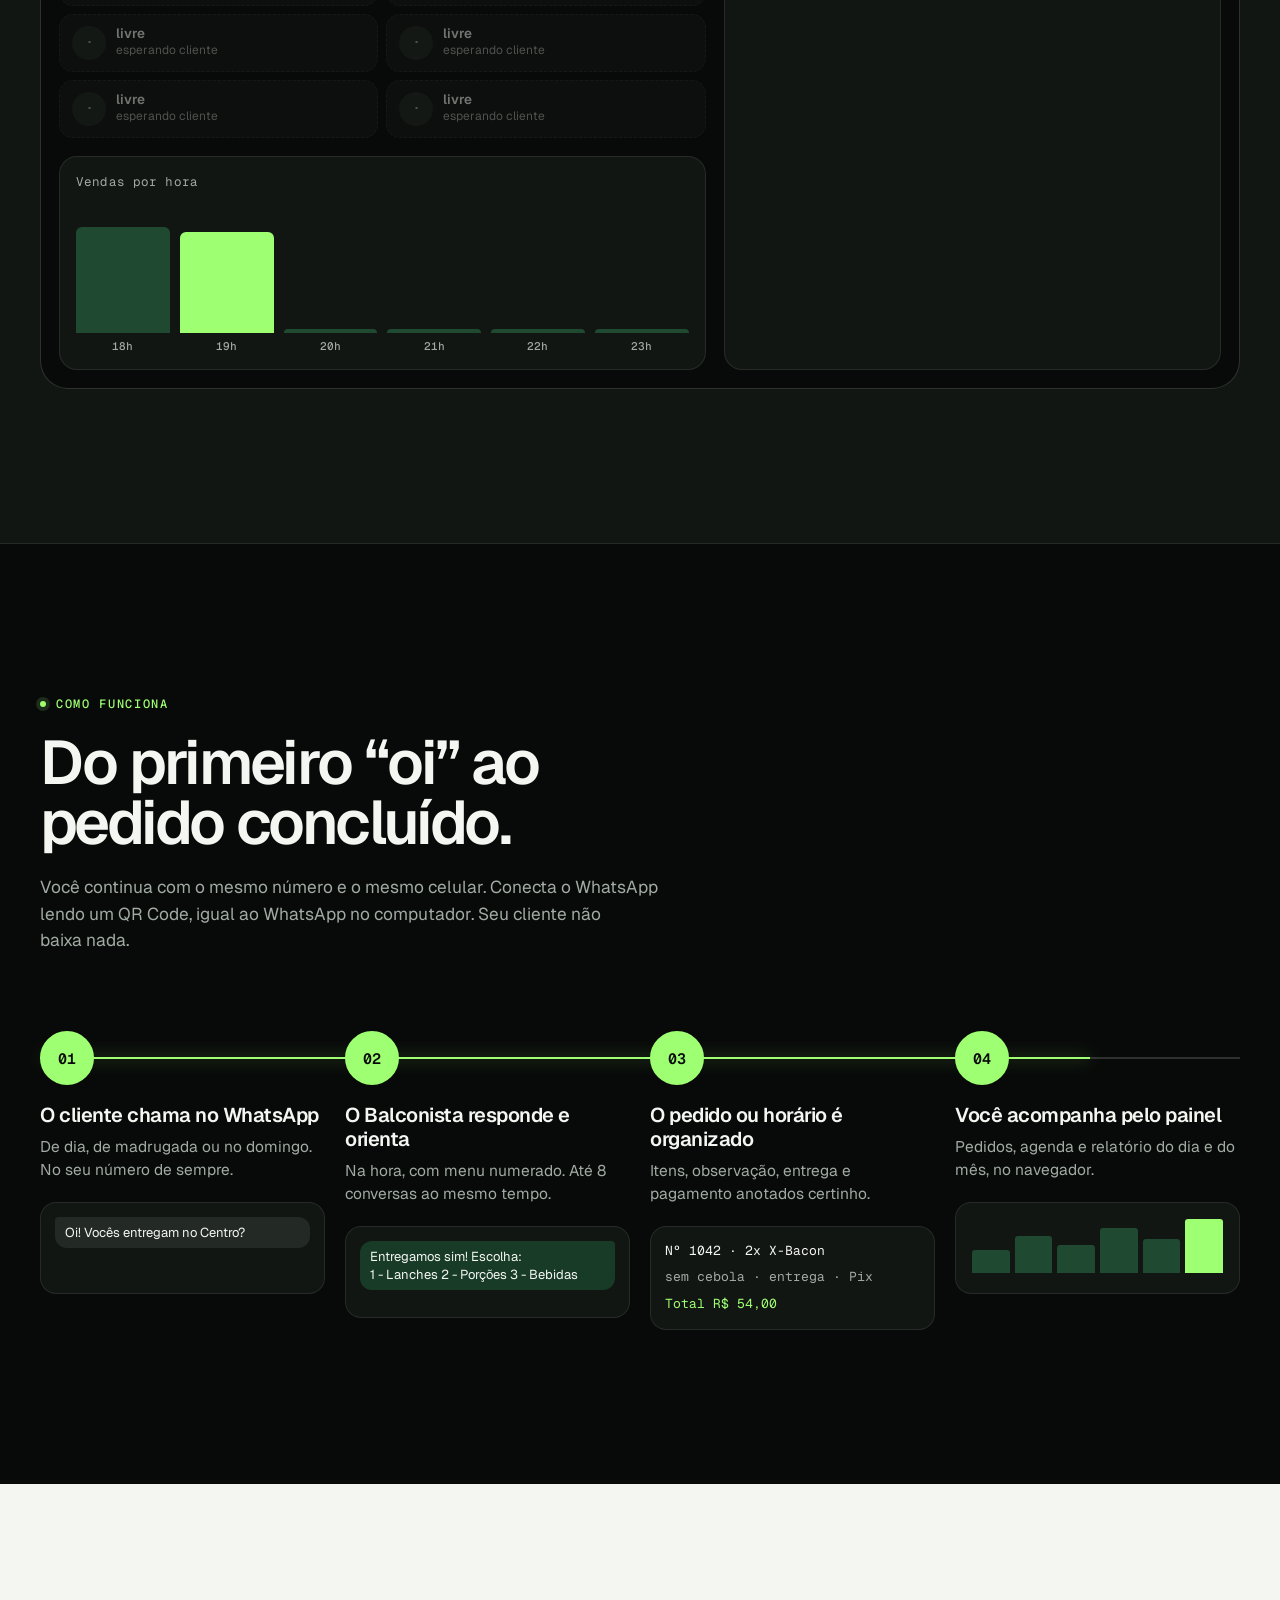
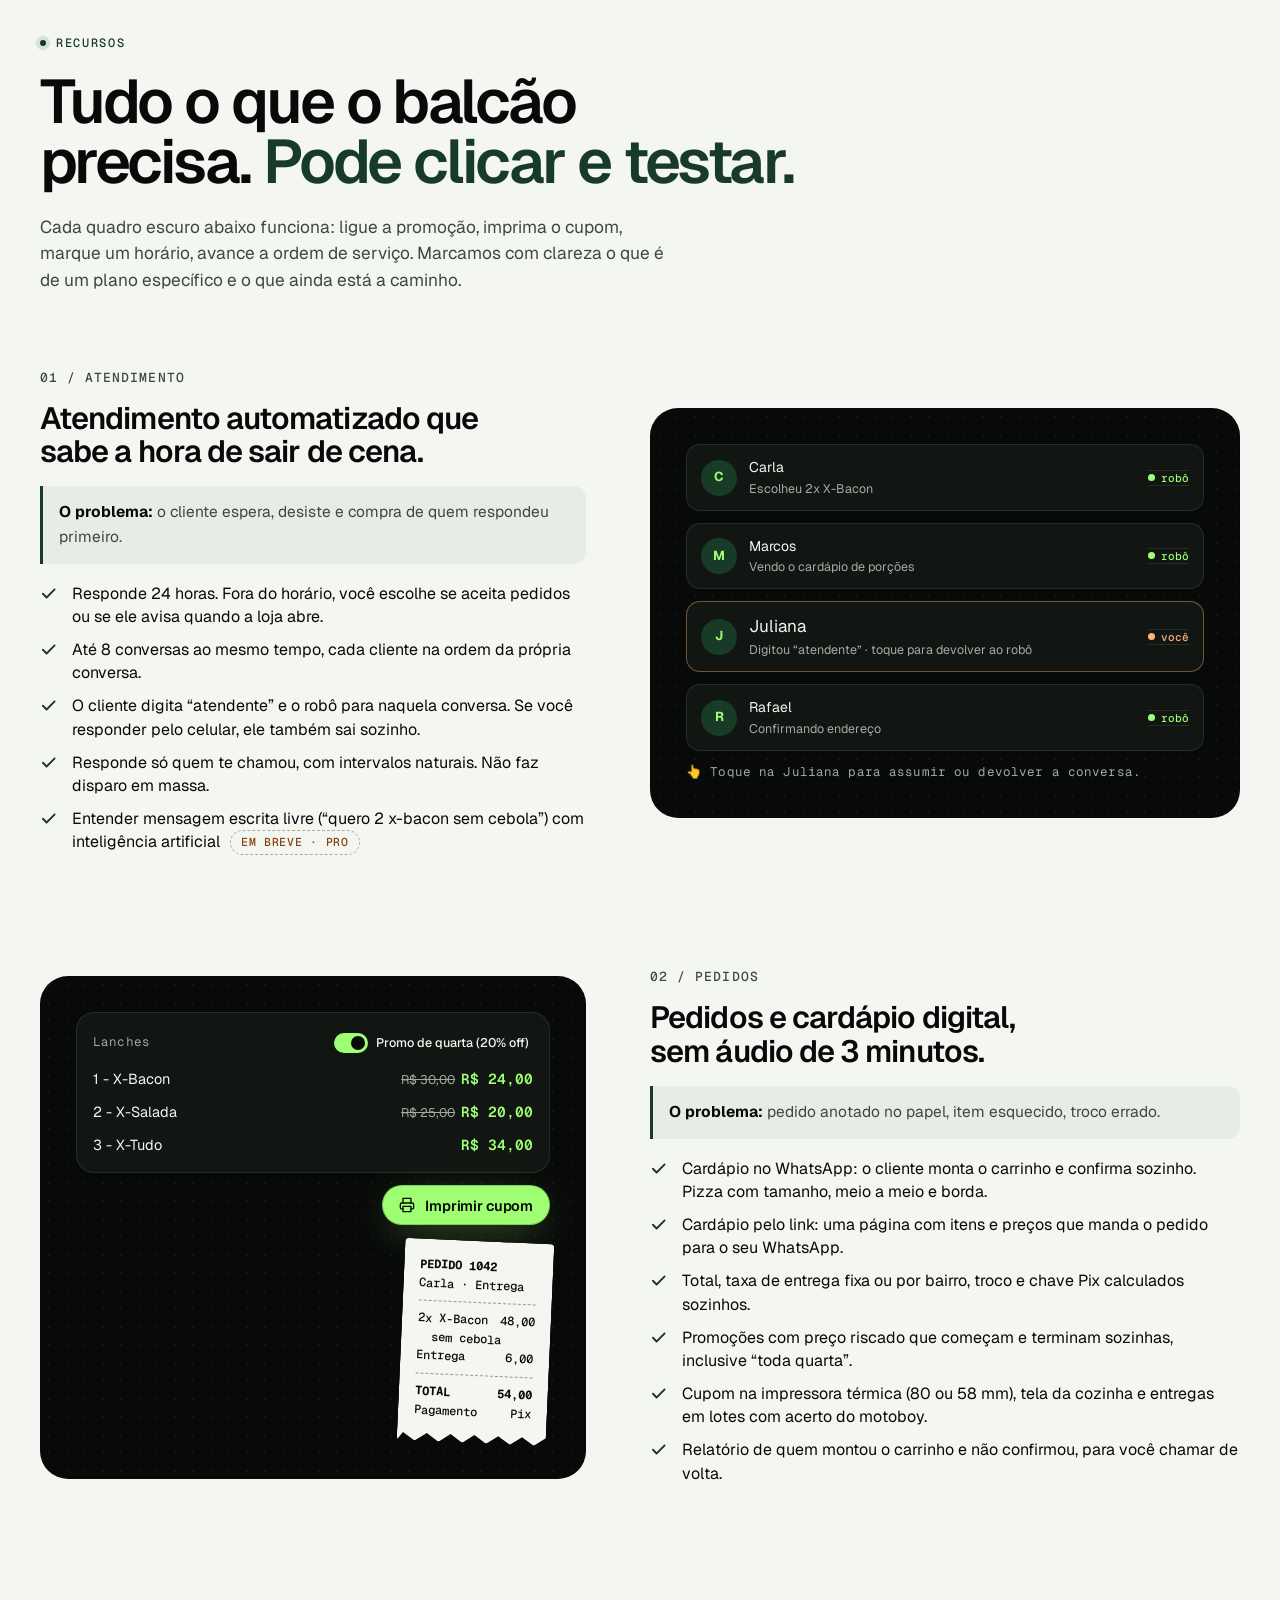
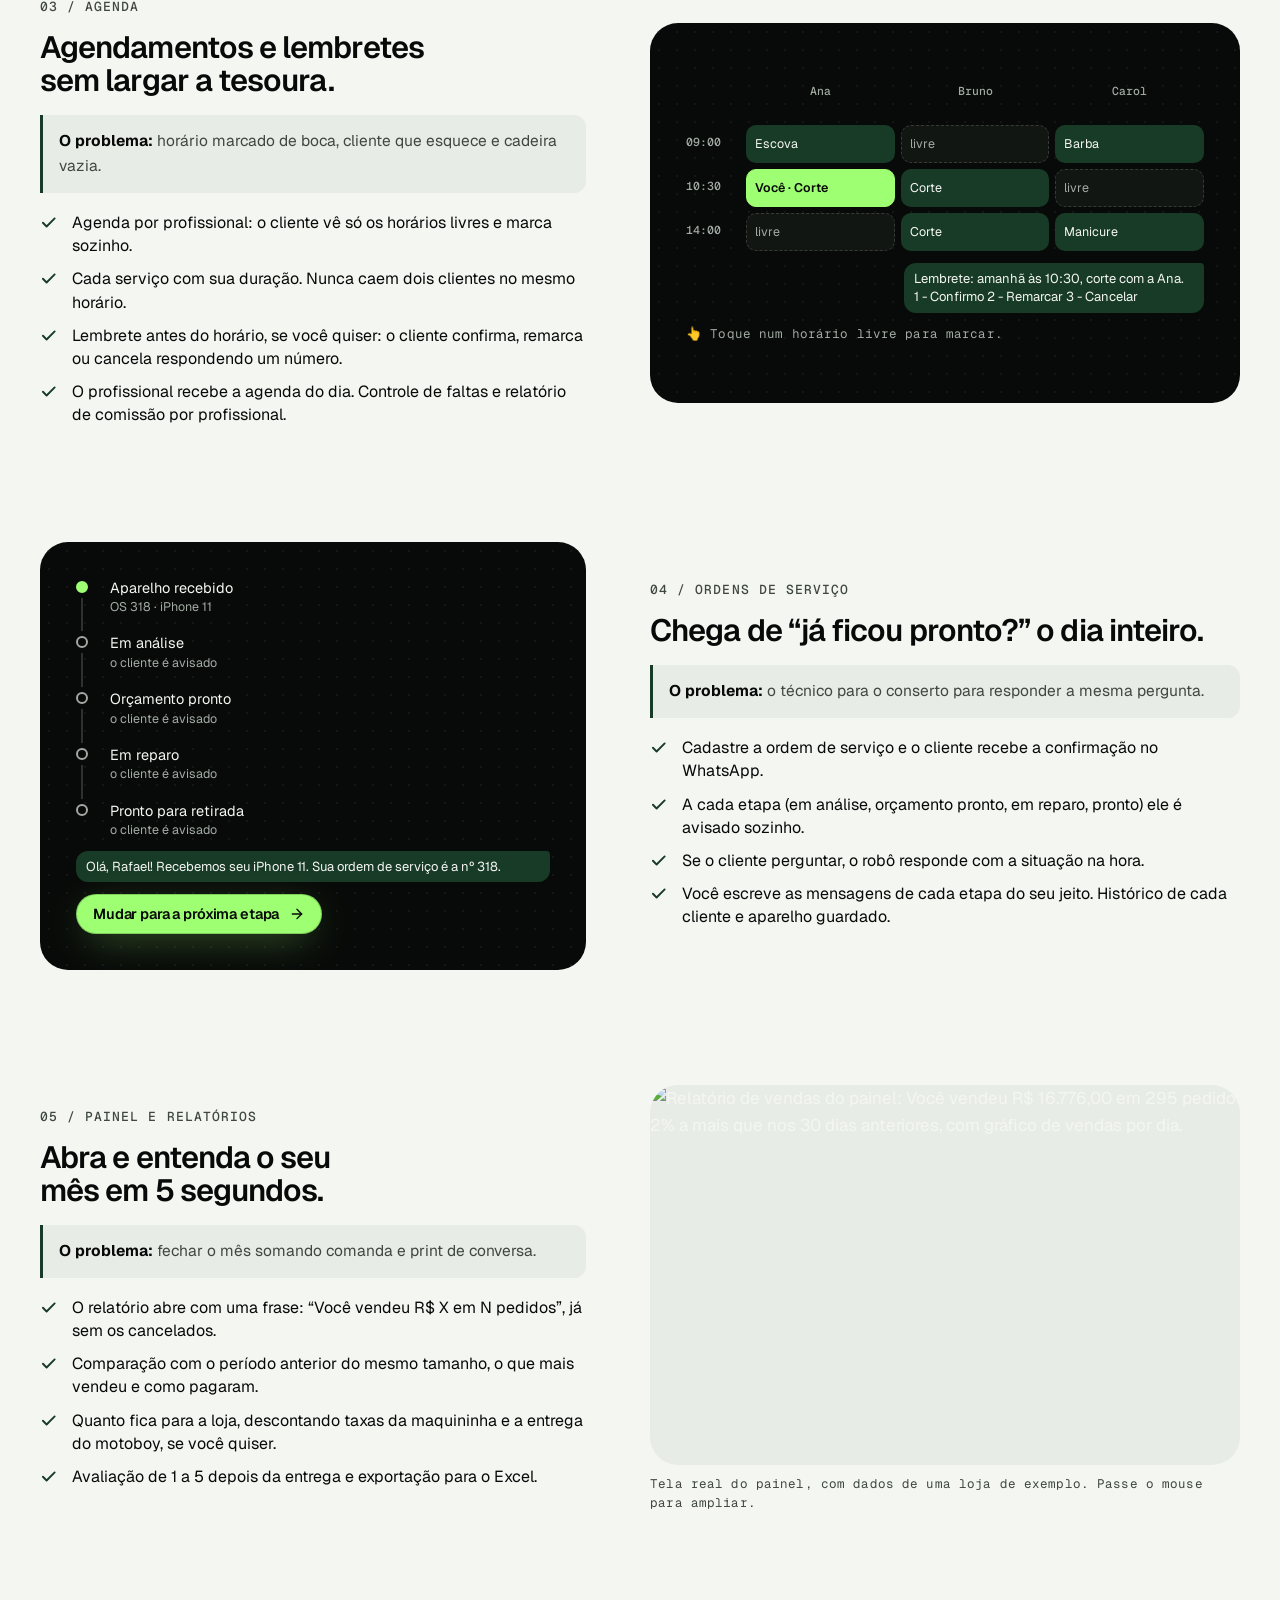
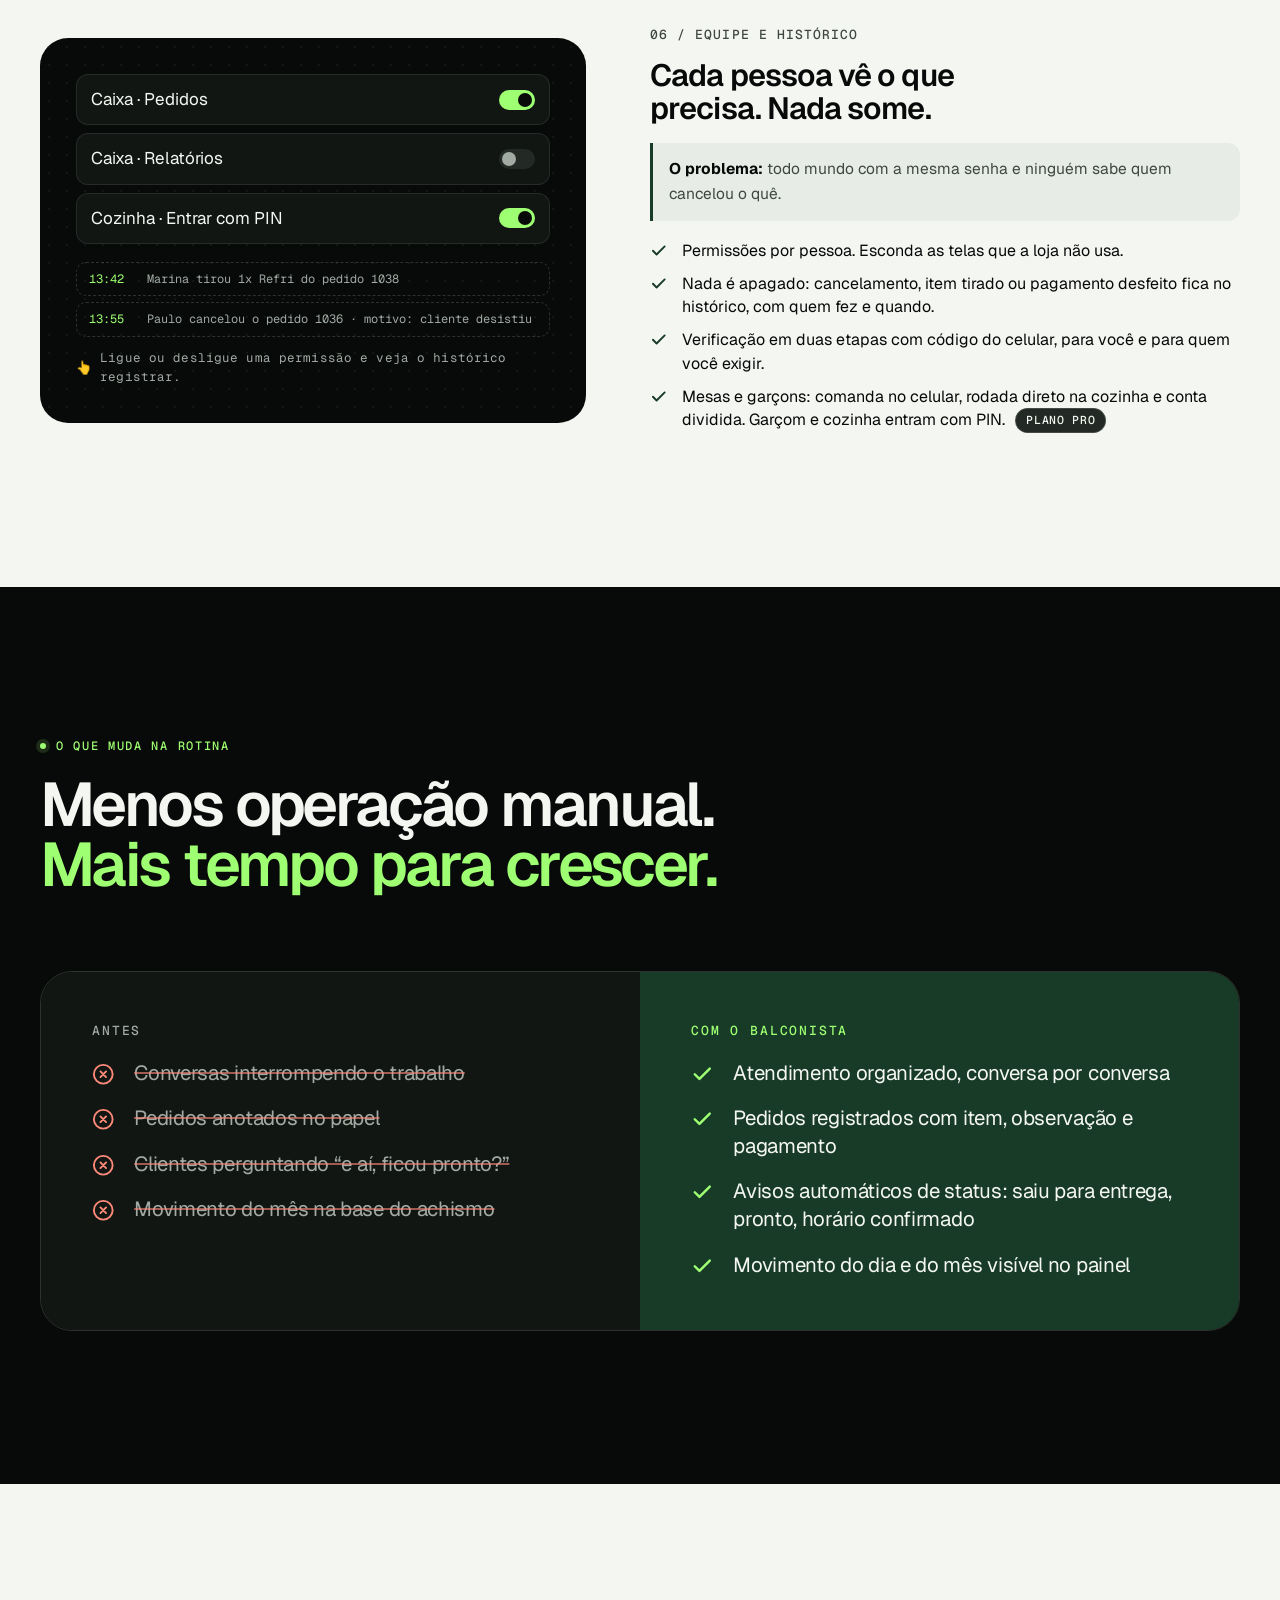
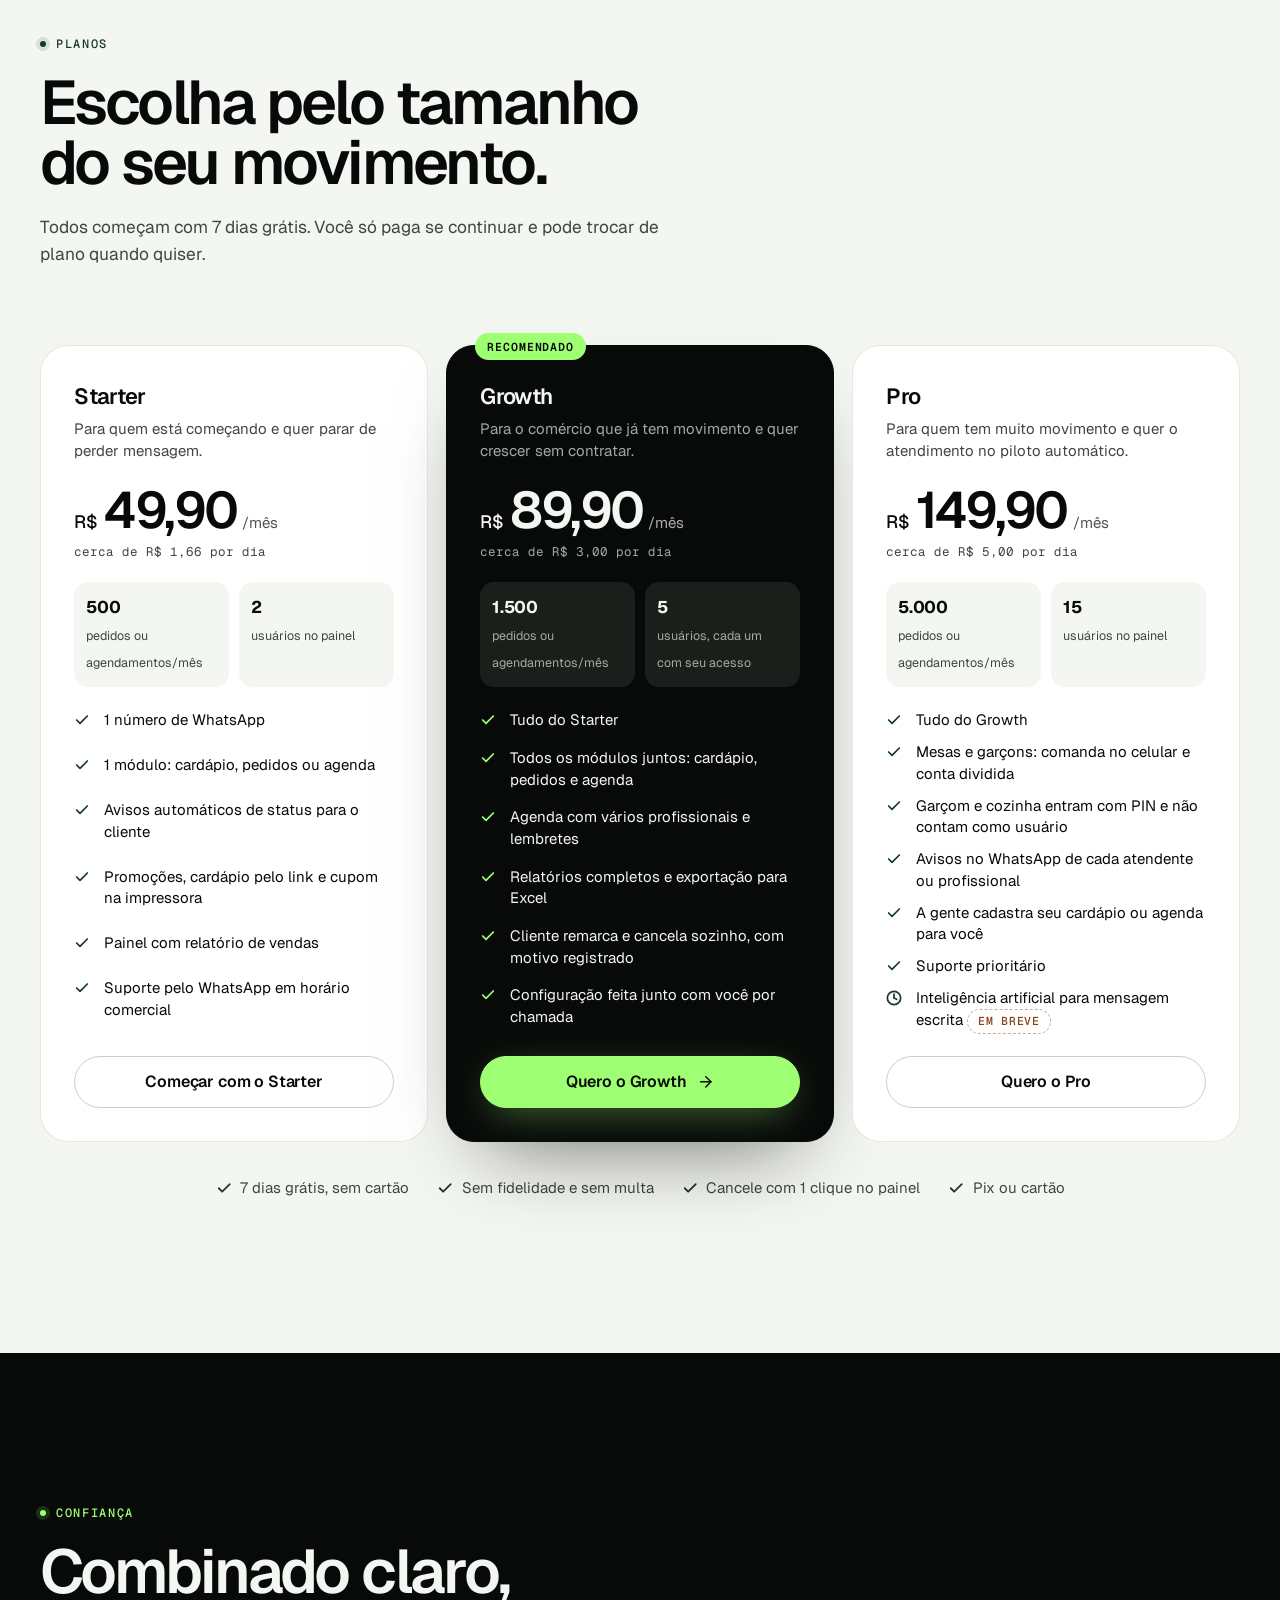
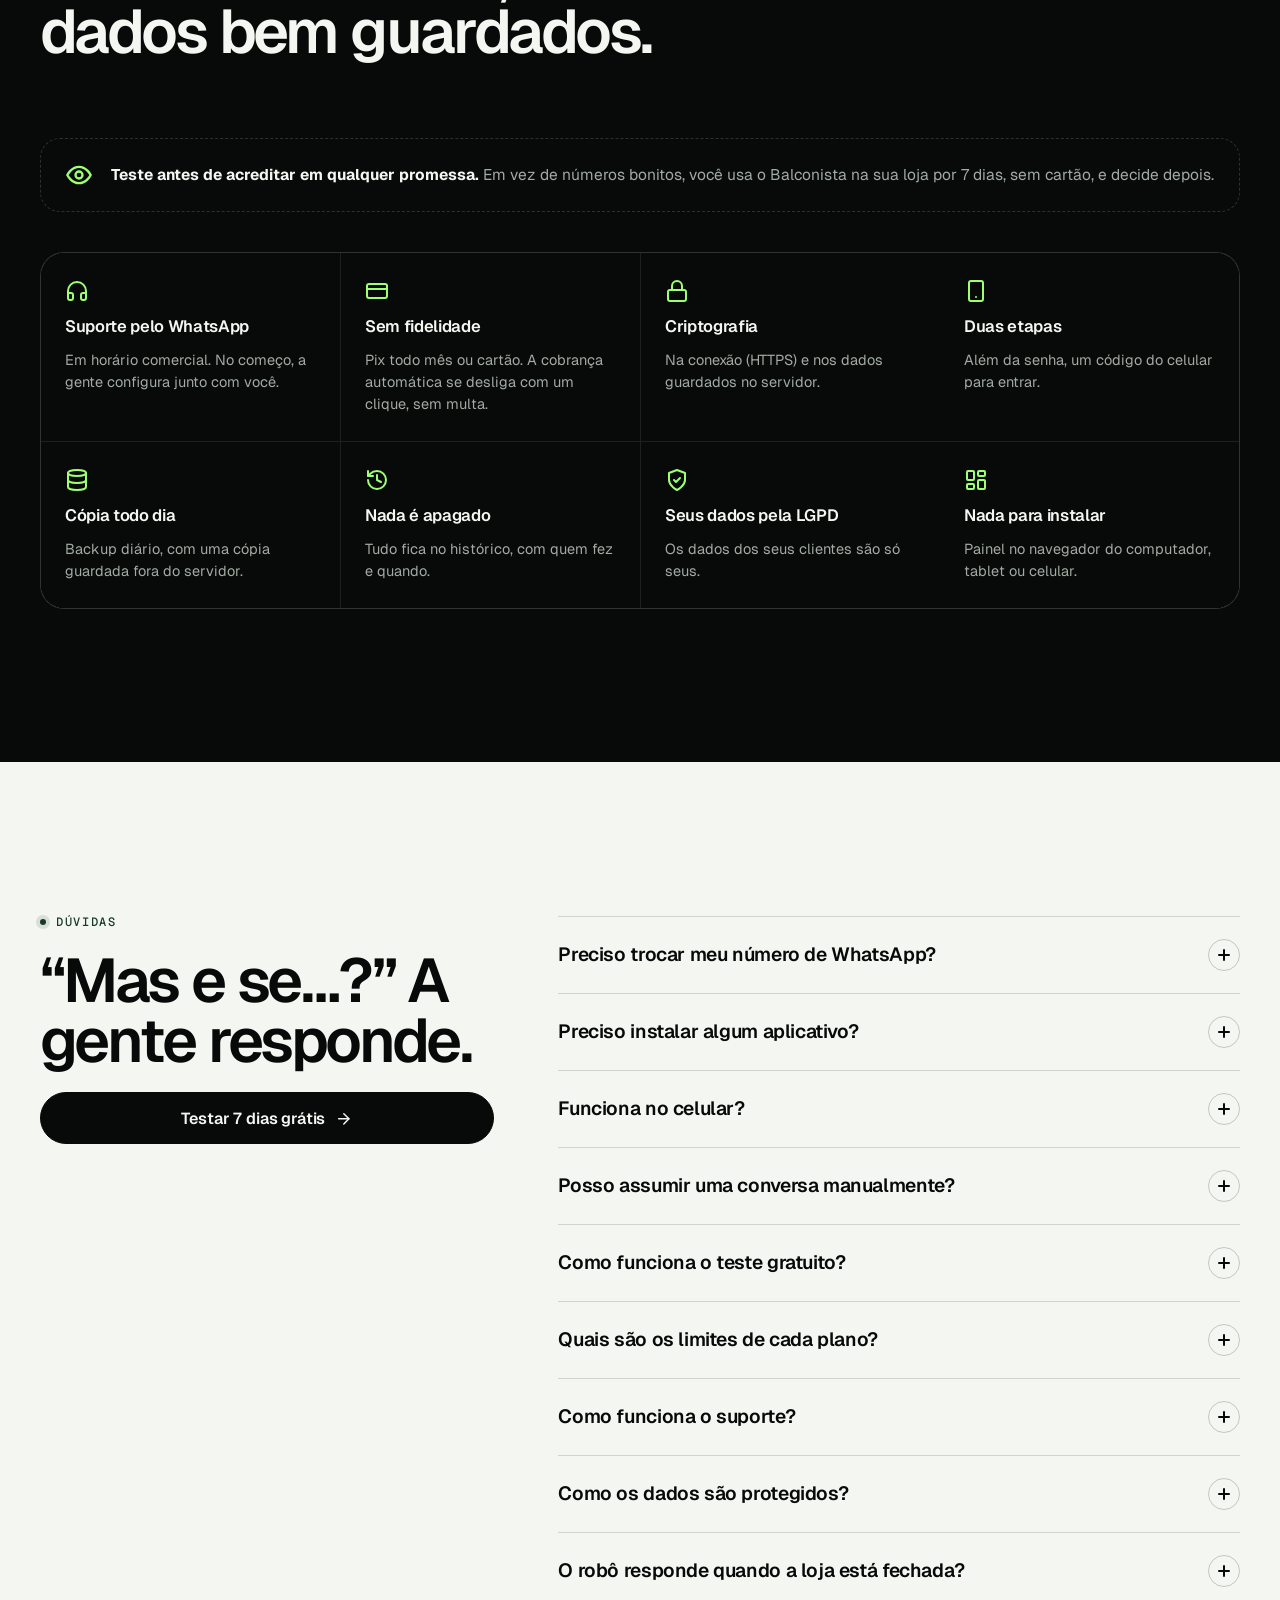
==== commit dd133a6f: "Adiciona Termos de Uso e Política de Privacidade na LP e ajusta sitemap/robots Páginas /termos/ e /p" ====
--- a/index.html
+++ b/index.html
@@ -1920,7 +1920,7 @@
       </div>
       <div>
         <h3>Contato e legal</h3>
-        <ul><li><a href="#" data-contact>Falar no WhatsApp</a></li><li><a href="https://painel.balconista.app.br/termos" data-legal="termos">Termos de uso</a></li><li><a href="https://painel.balconista.app.br/privacidade" data-legal="privacidade">Política de privacidade</a></li></ul>
+        <ul><li><a href="#" data-contact>Falar no WhatsApp</a></li><li><a href="/termos/" data-legal="termos">Termos de uso</a></li><li><a href="/privacidade/" data-legal="privacidade">Política de privacidade</a></li></ul>
       </div>
     </div>
     <div class="ftr__base"><span>© <span id="year">2026</span> Balconista. Atendimento automático para o comércio local.</span><span>Exemplos e simulações da página usam dados fictícios.</span></div>
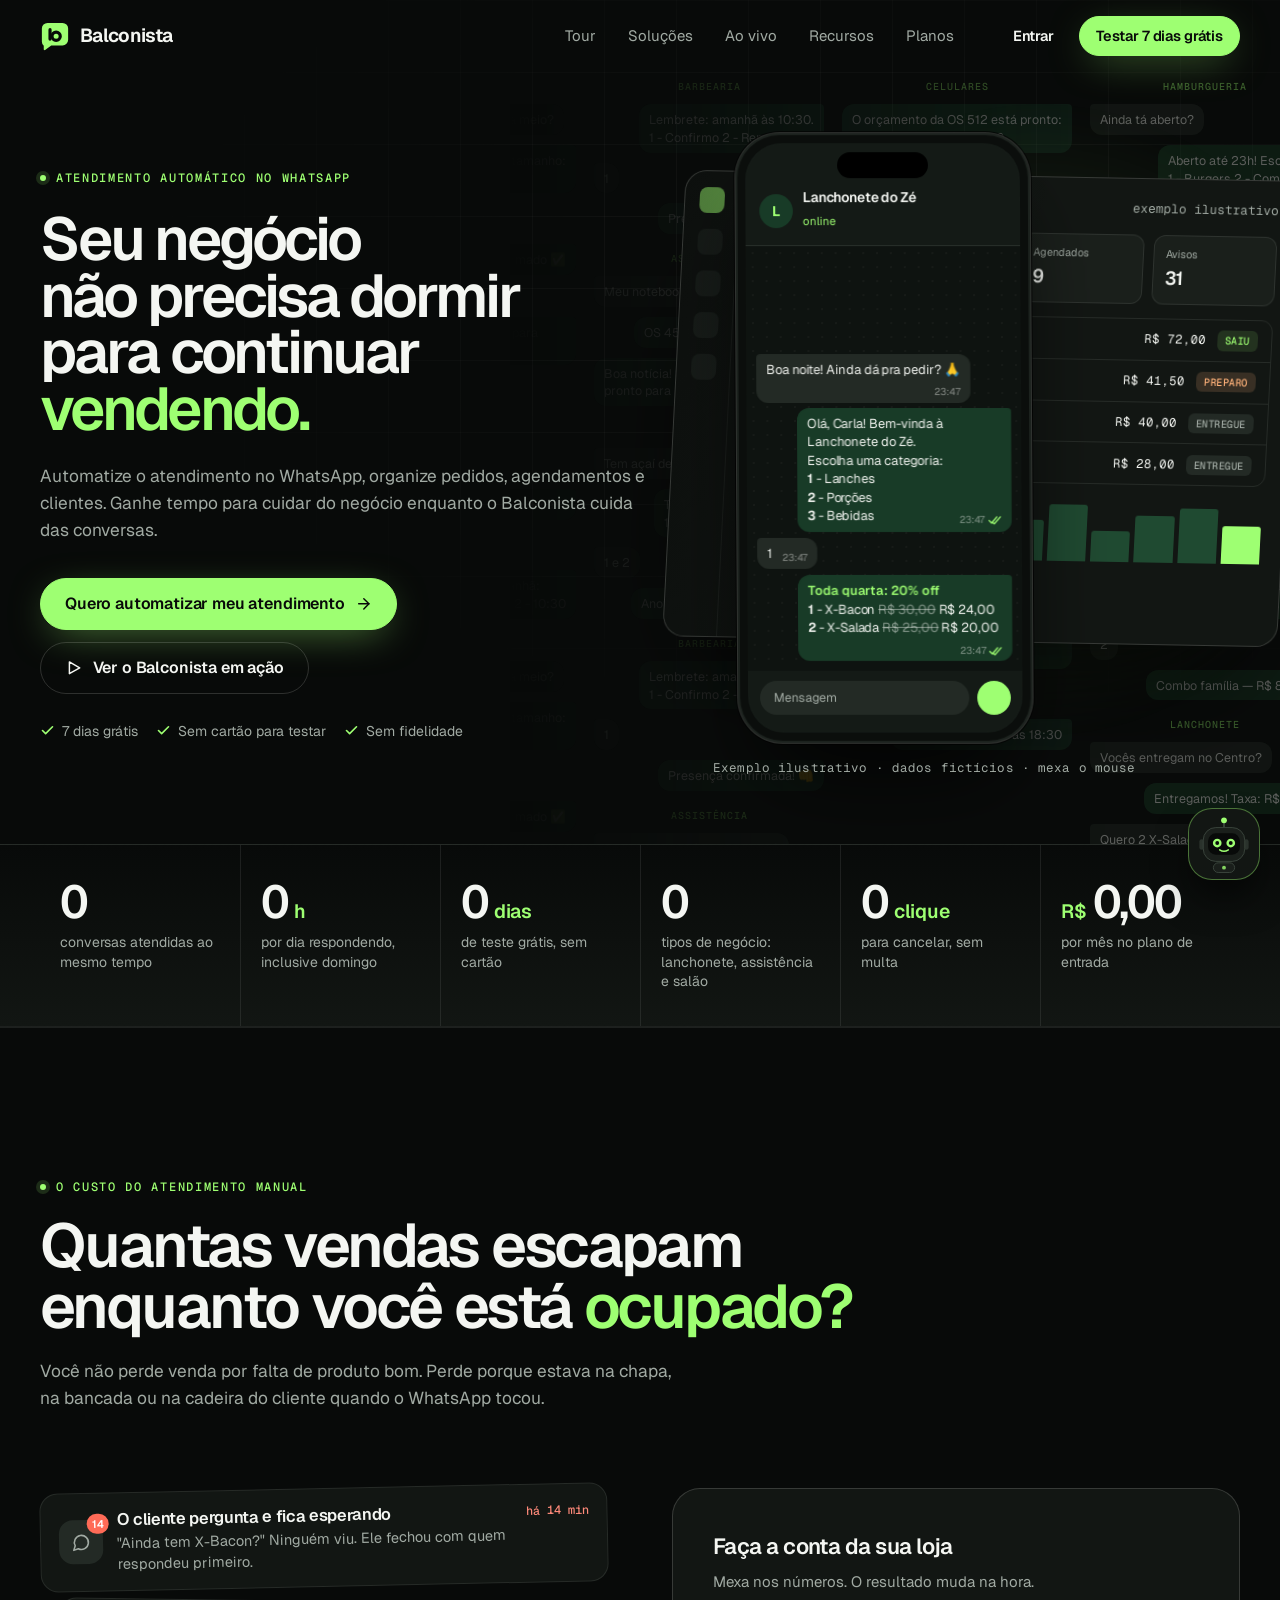
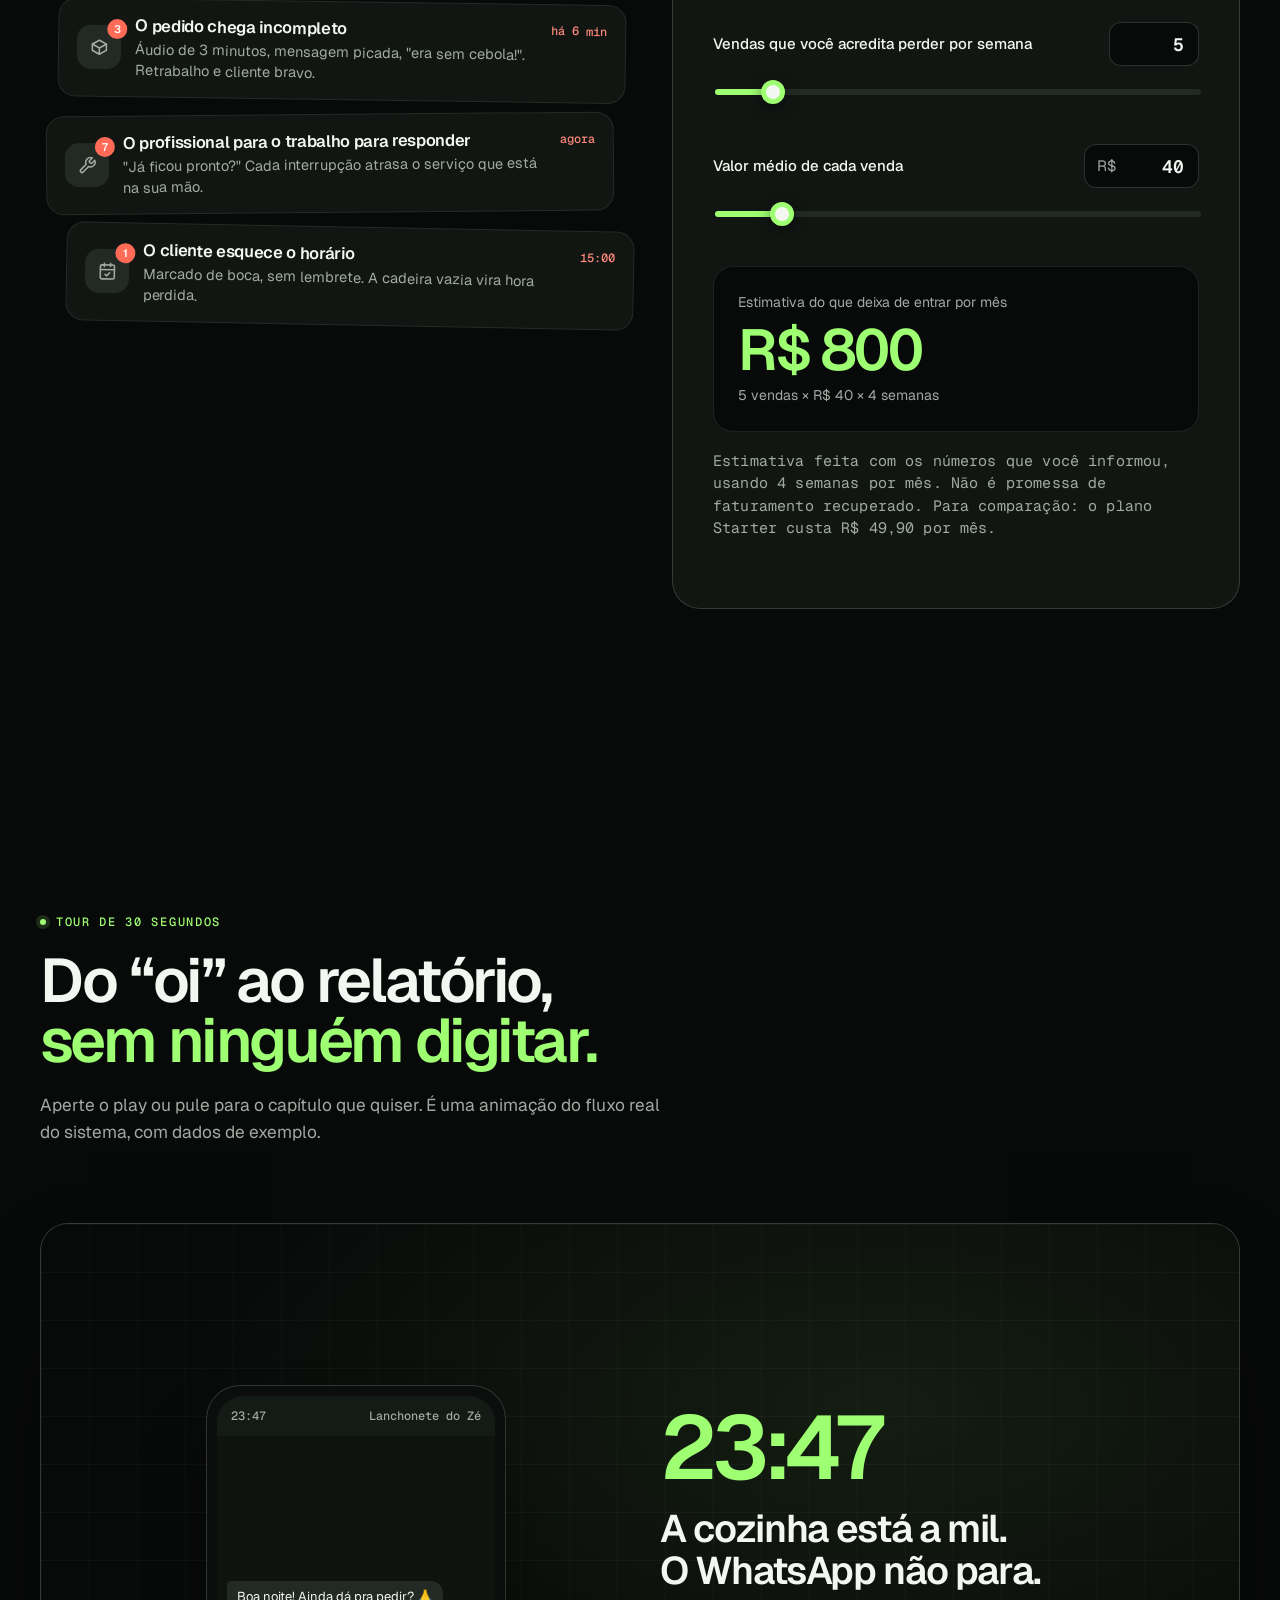
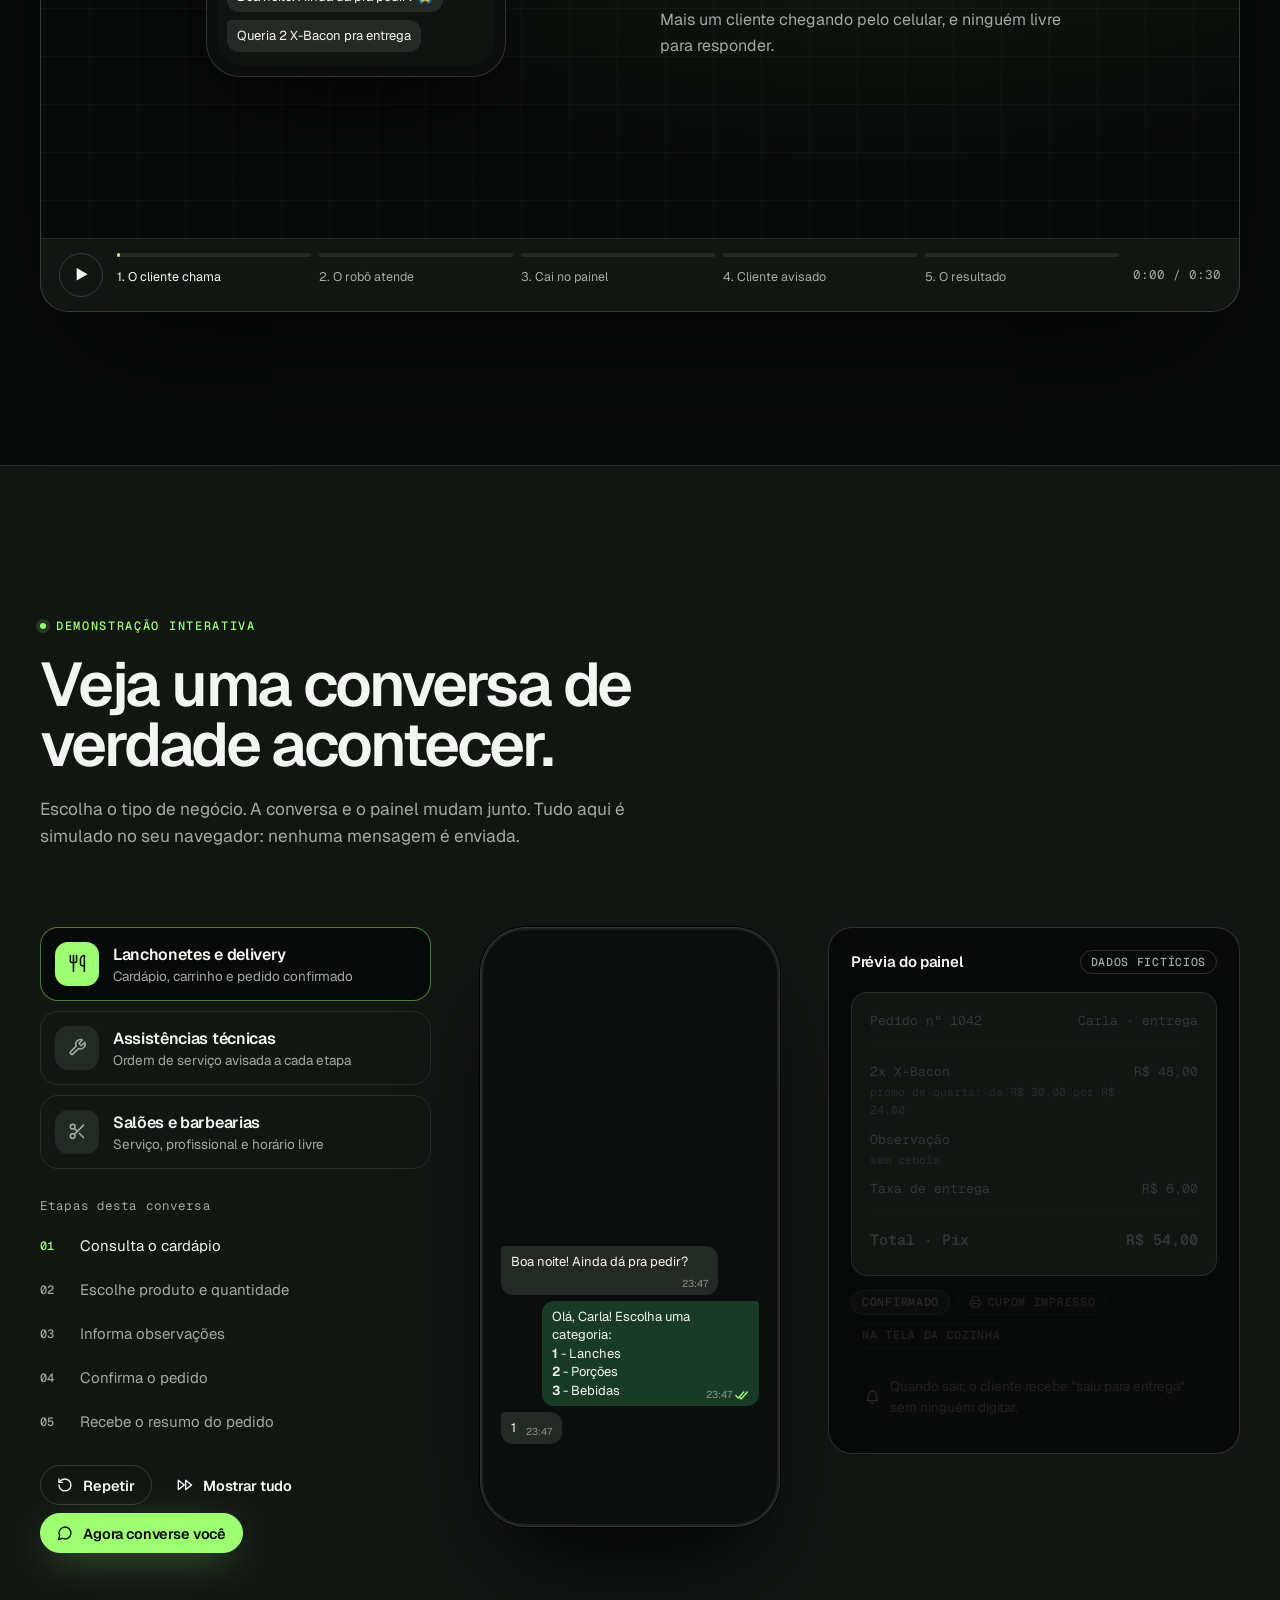
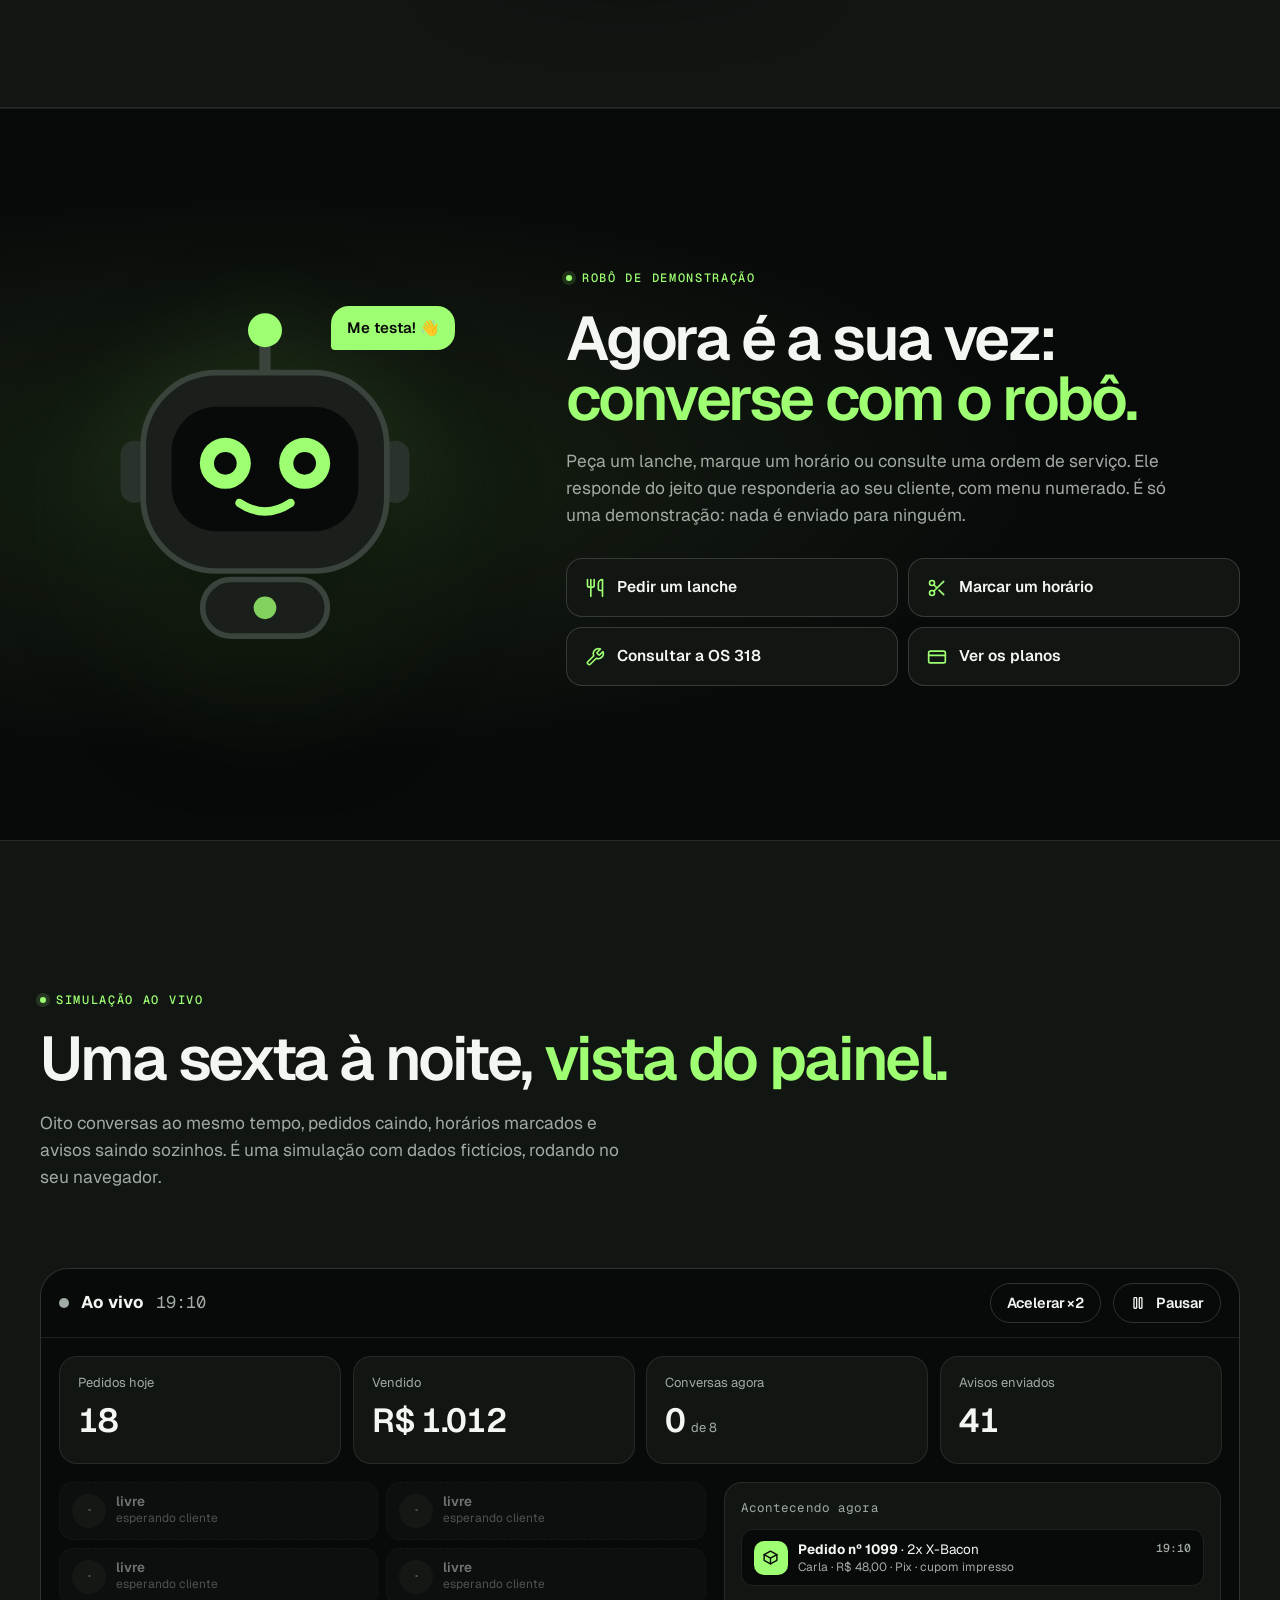
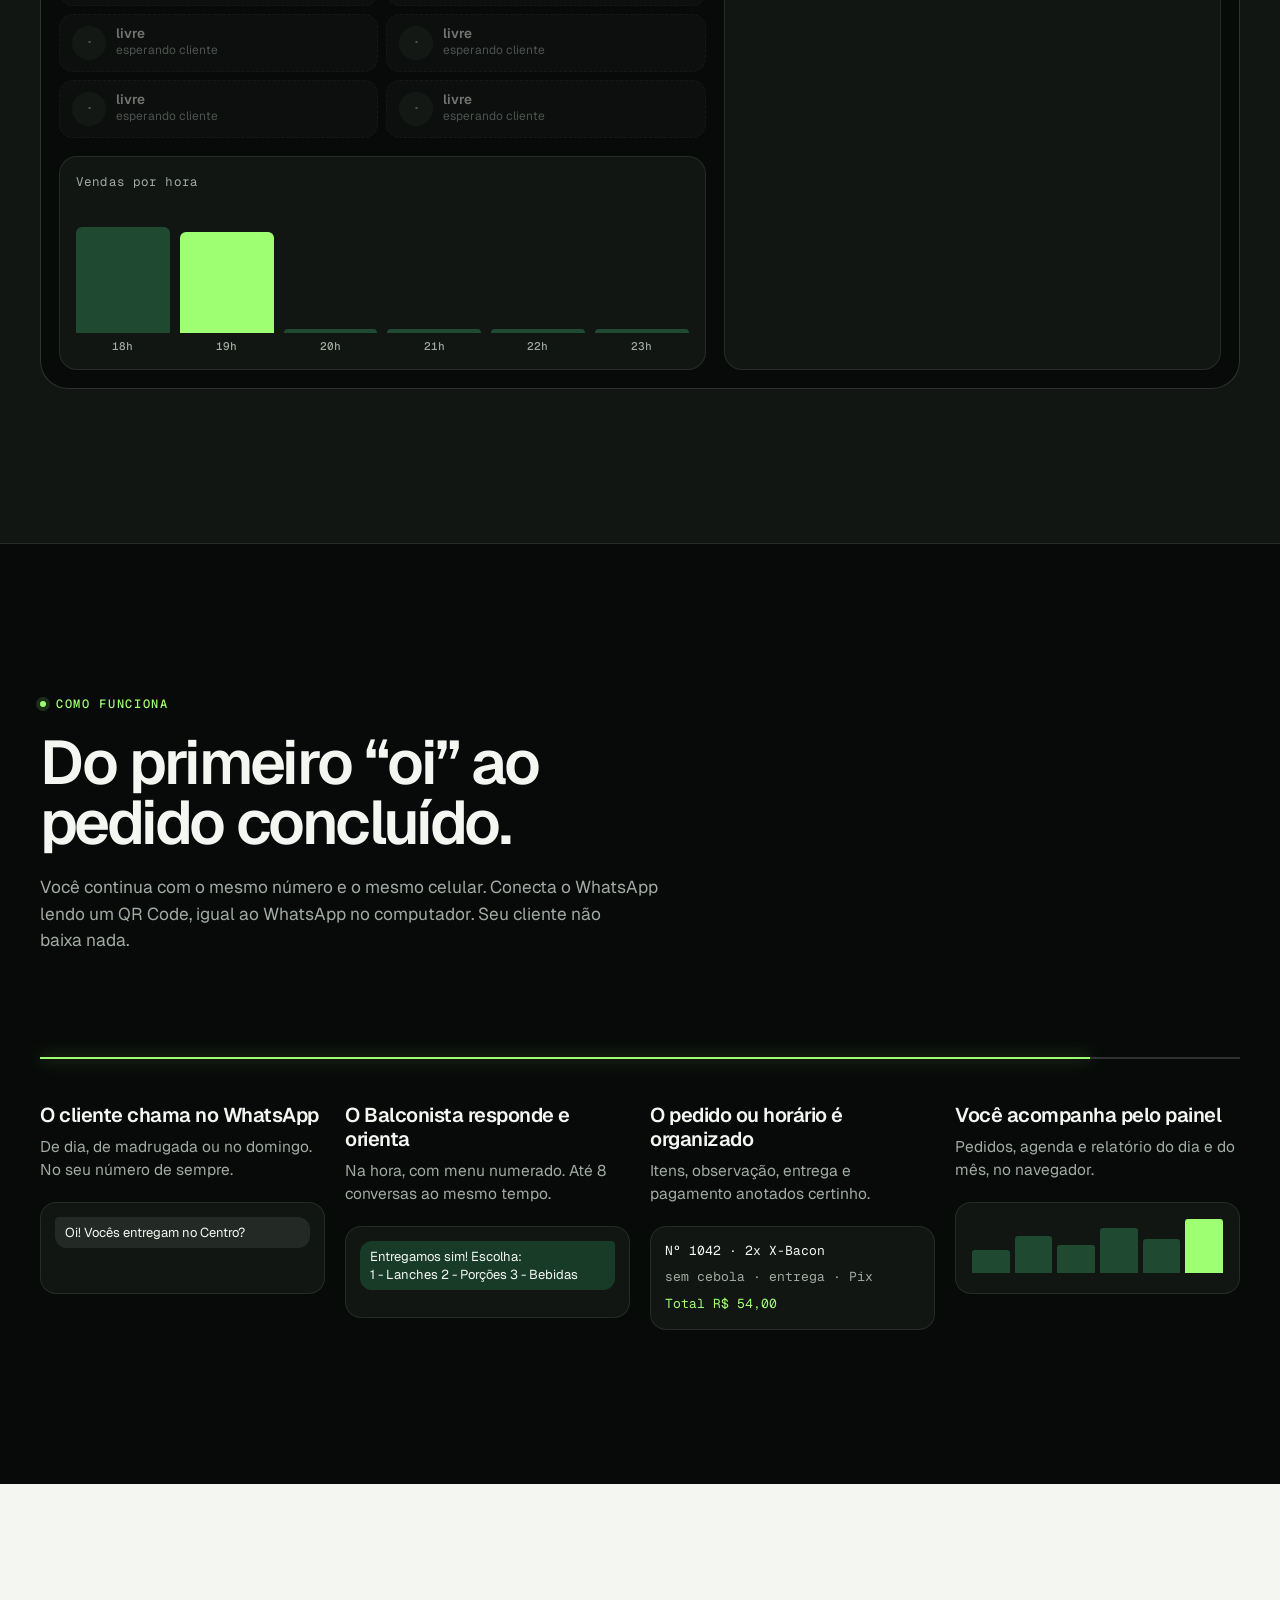
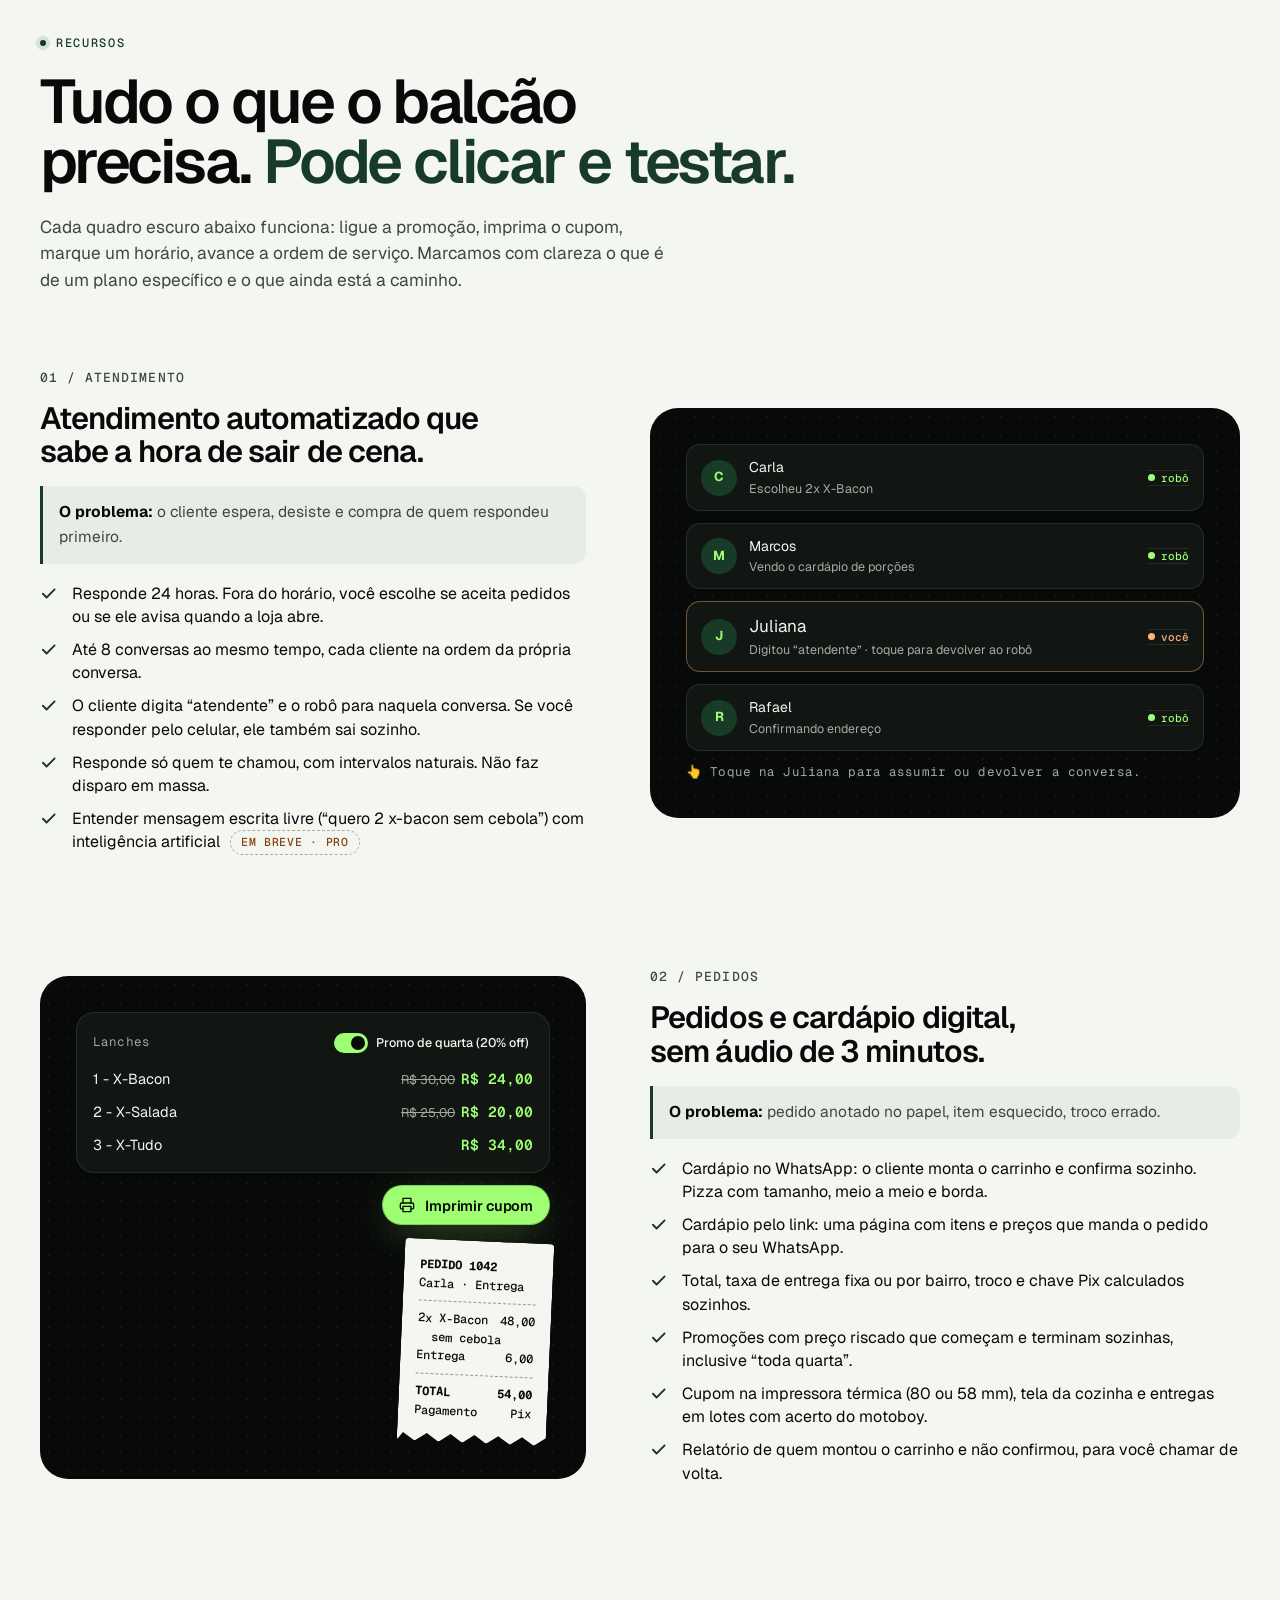
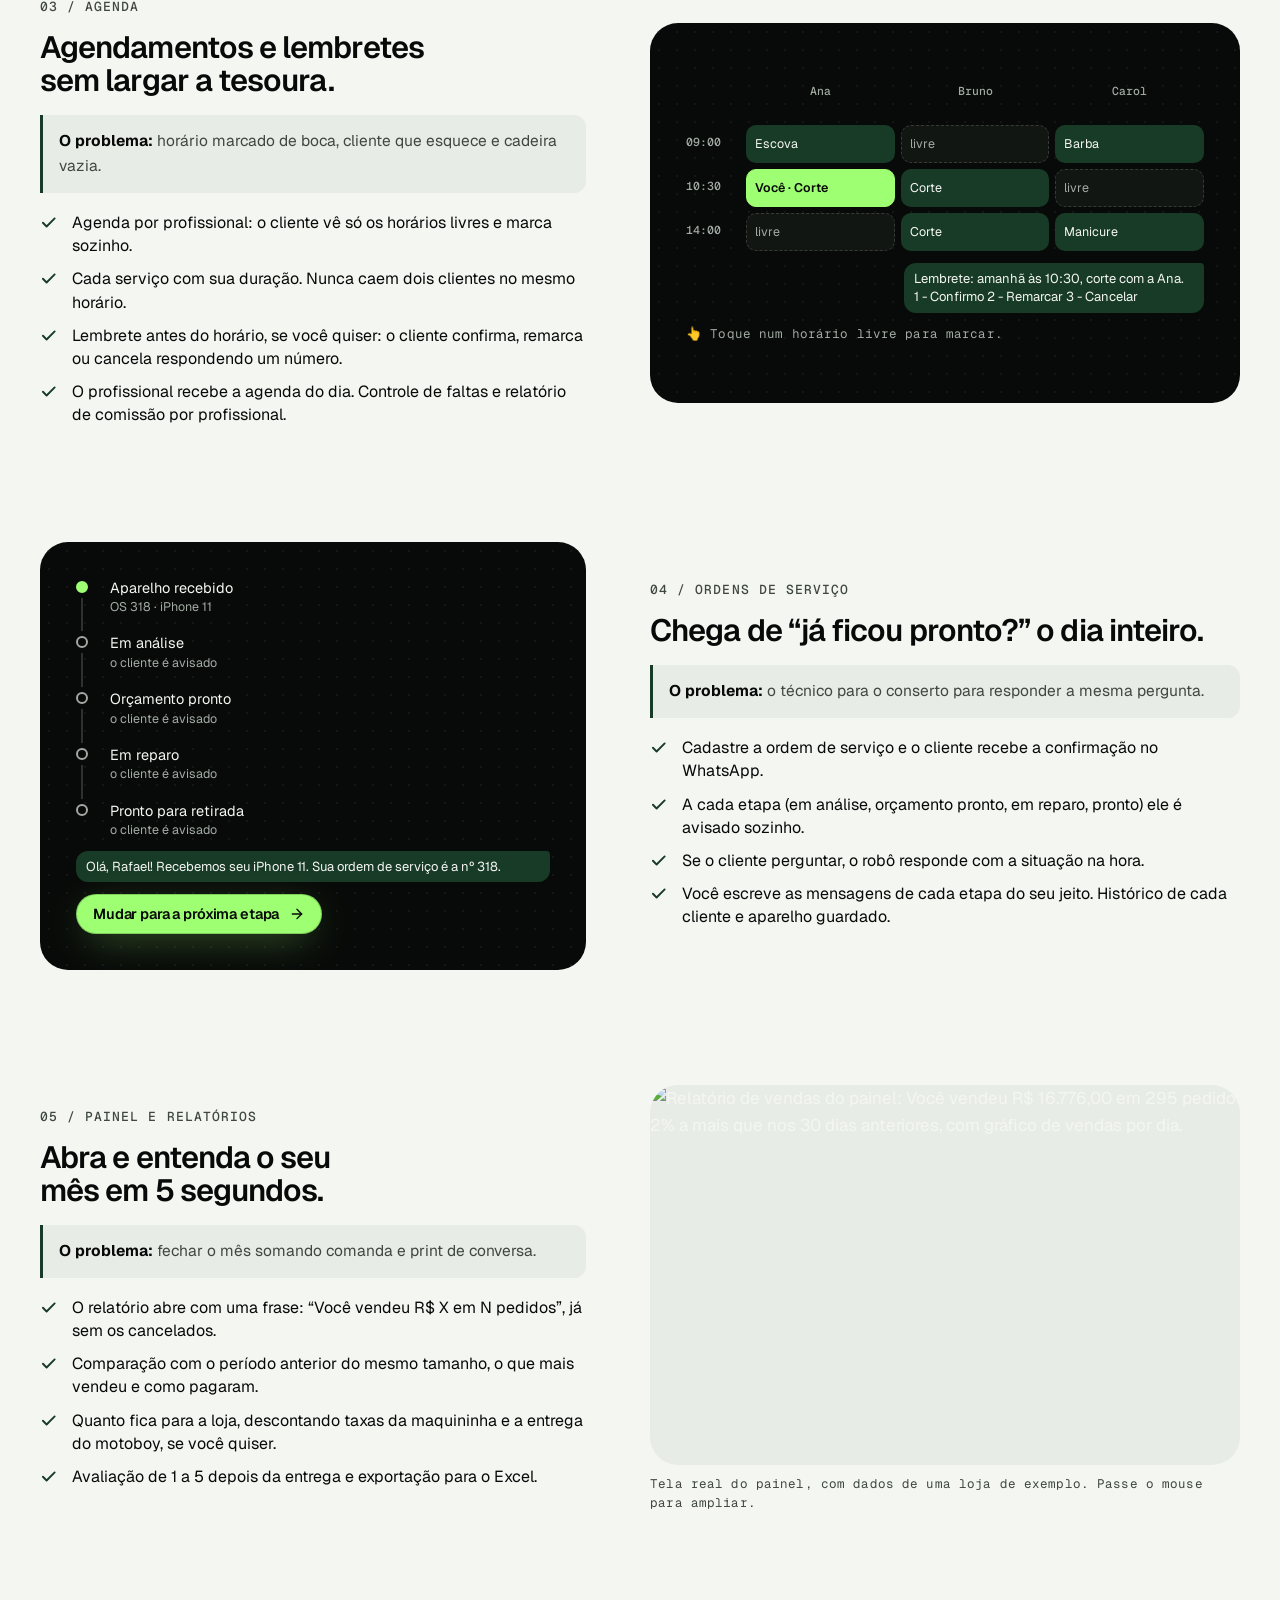
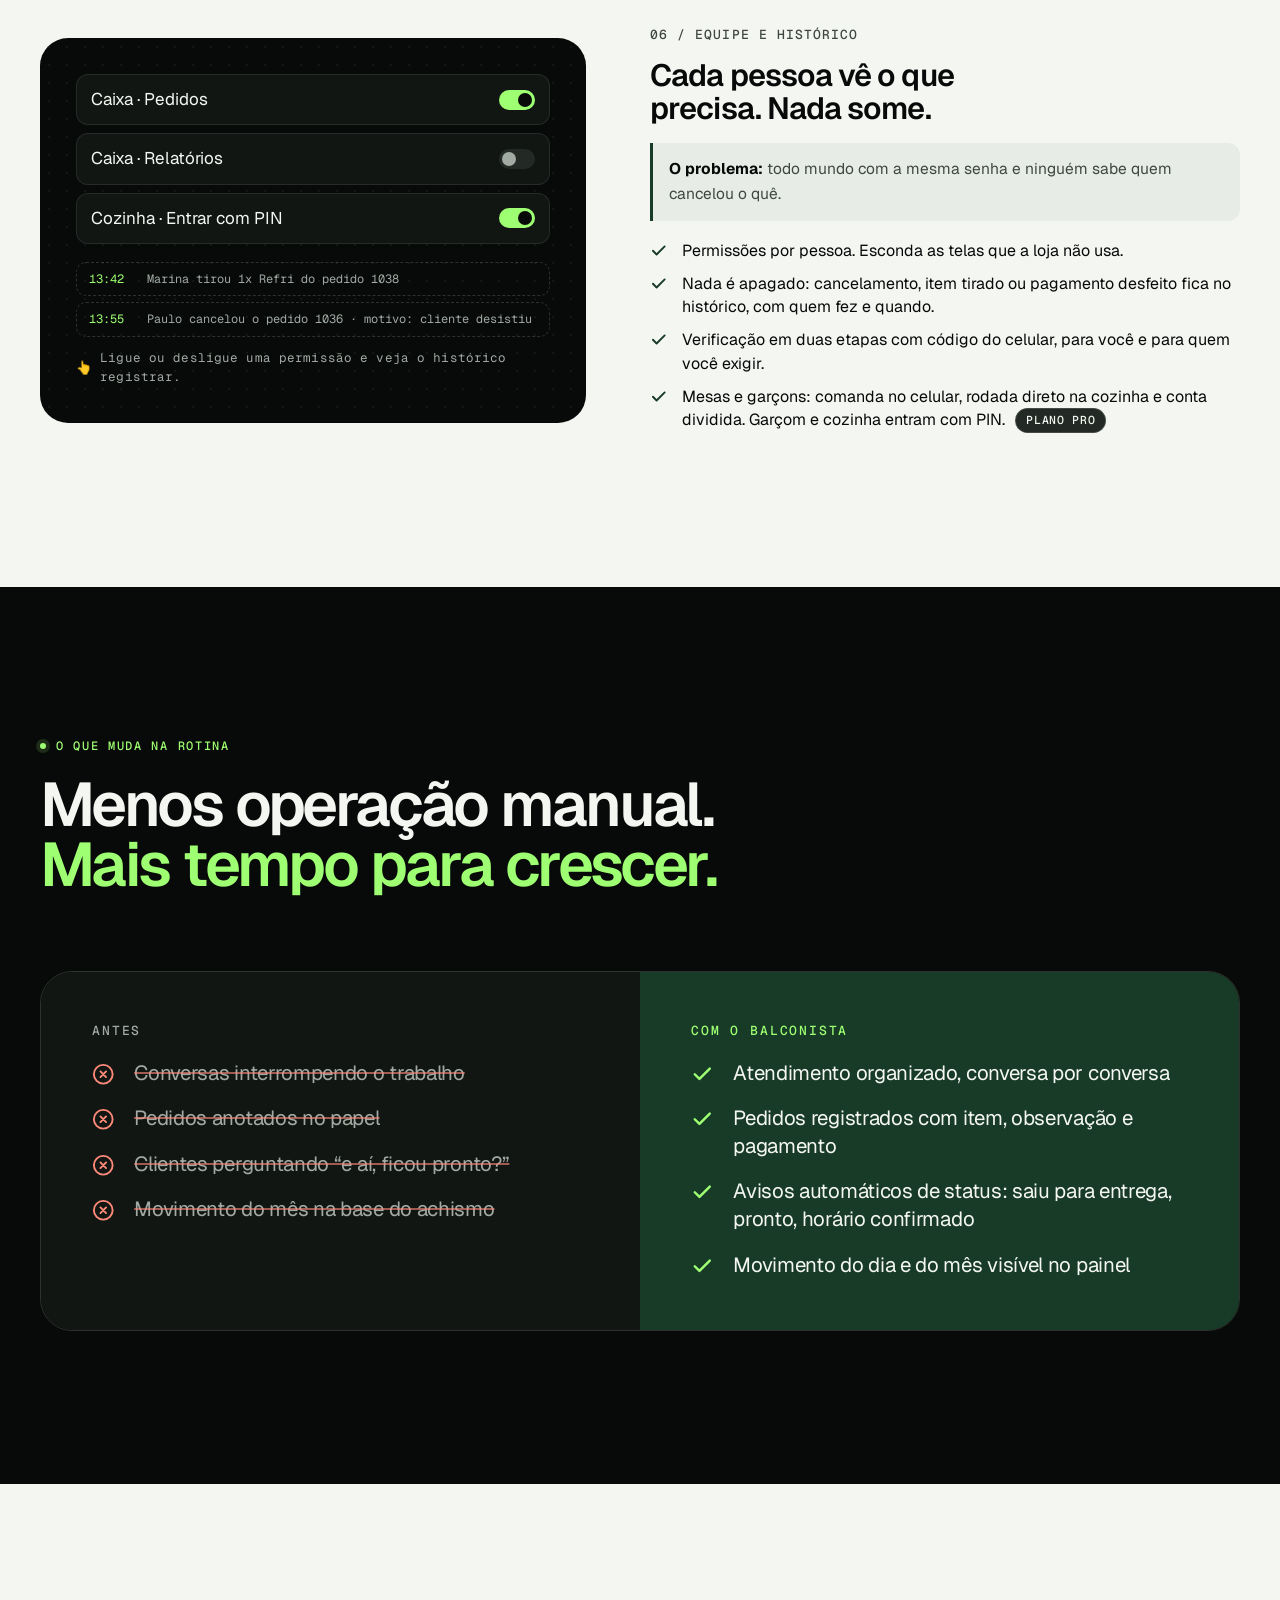
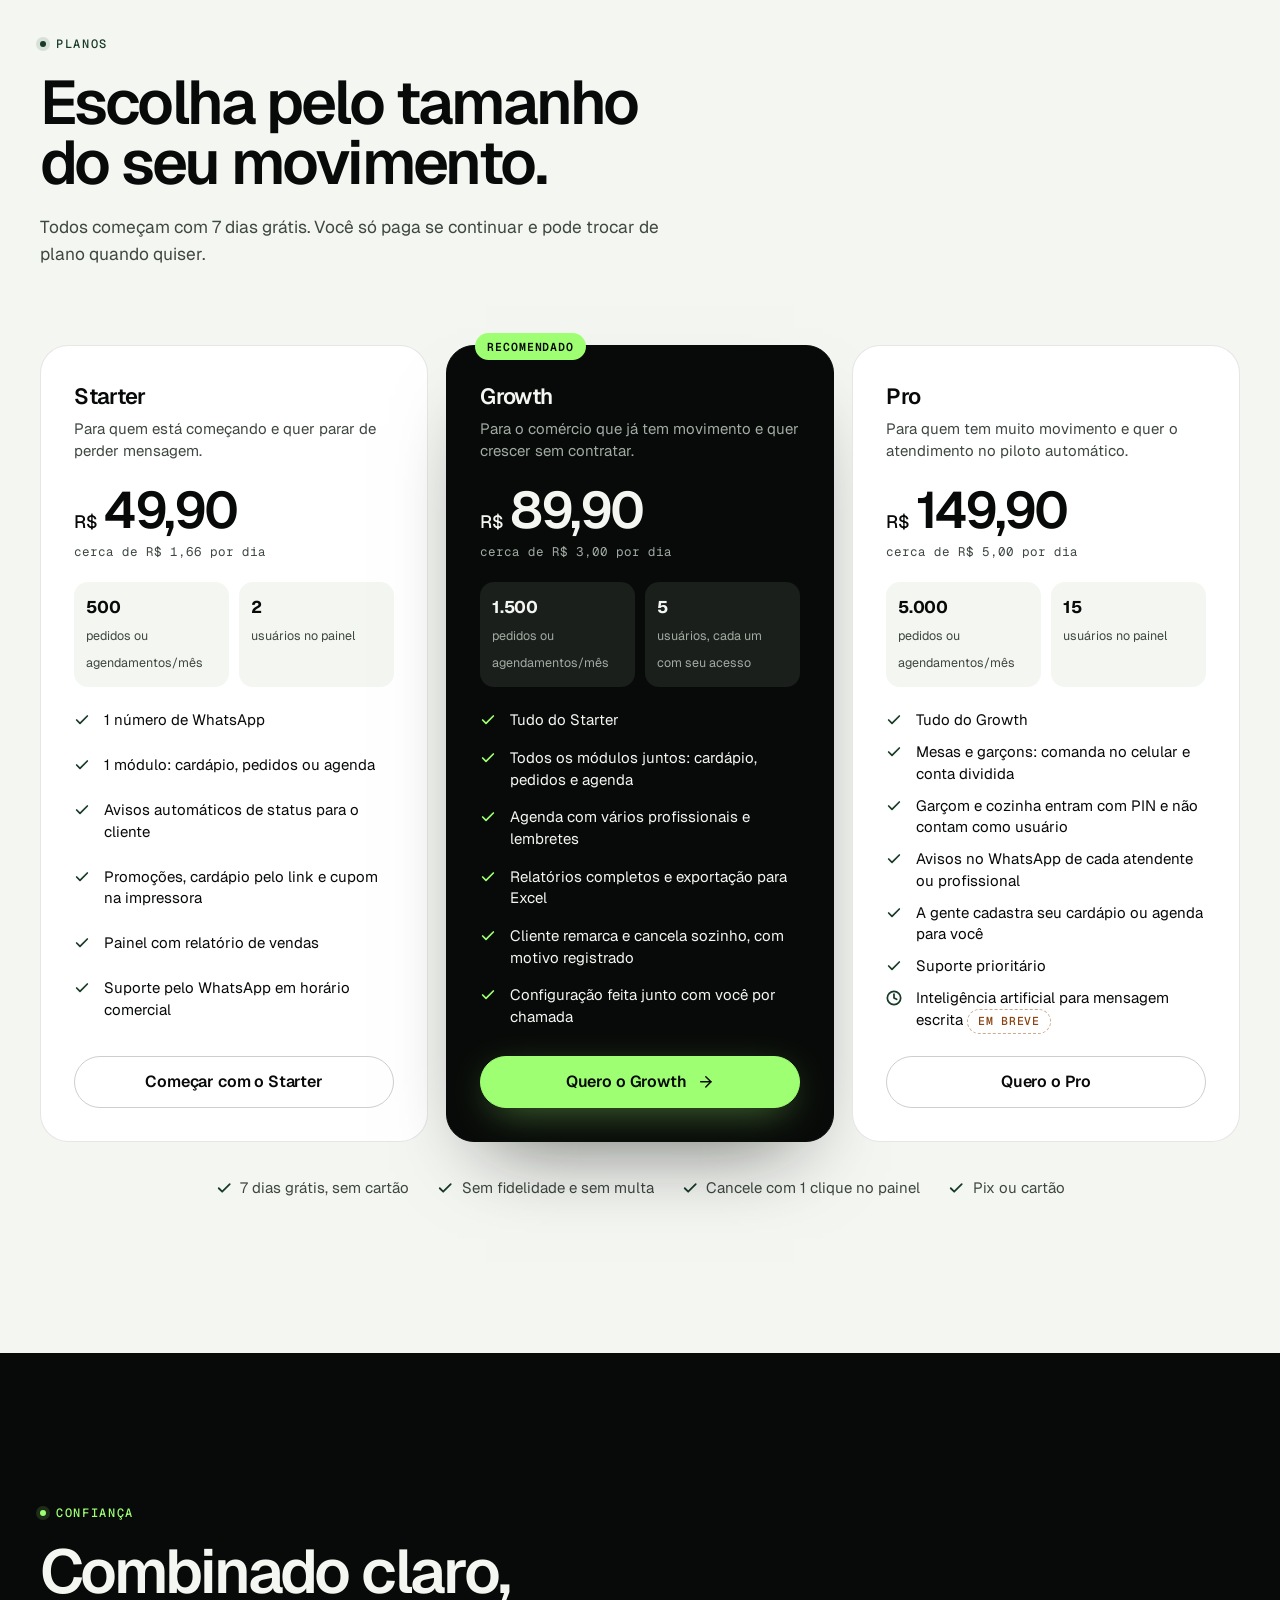
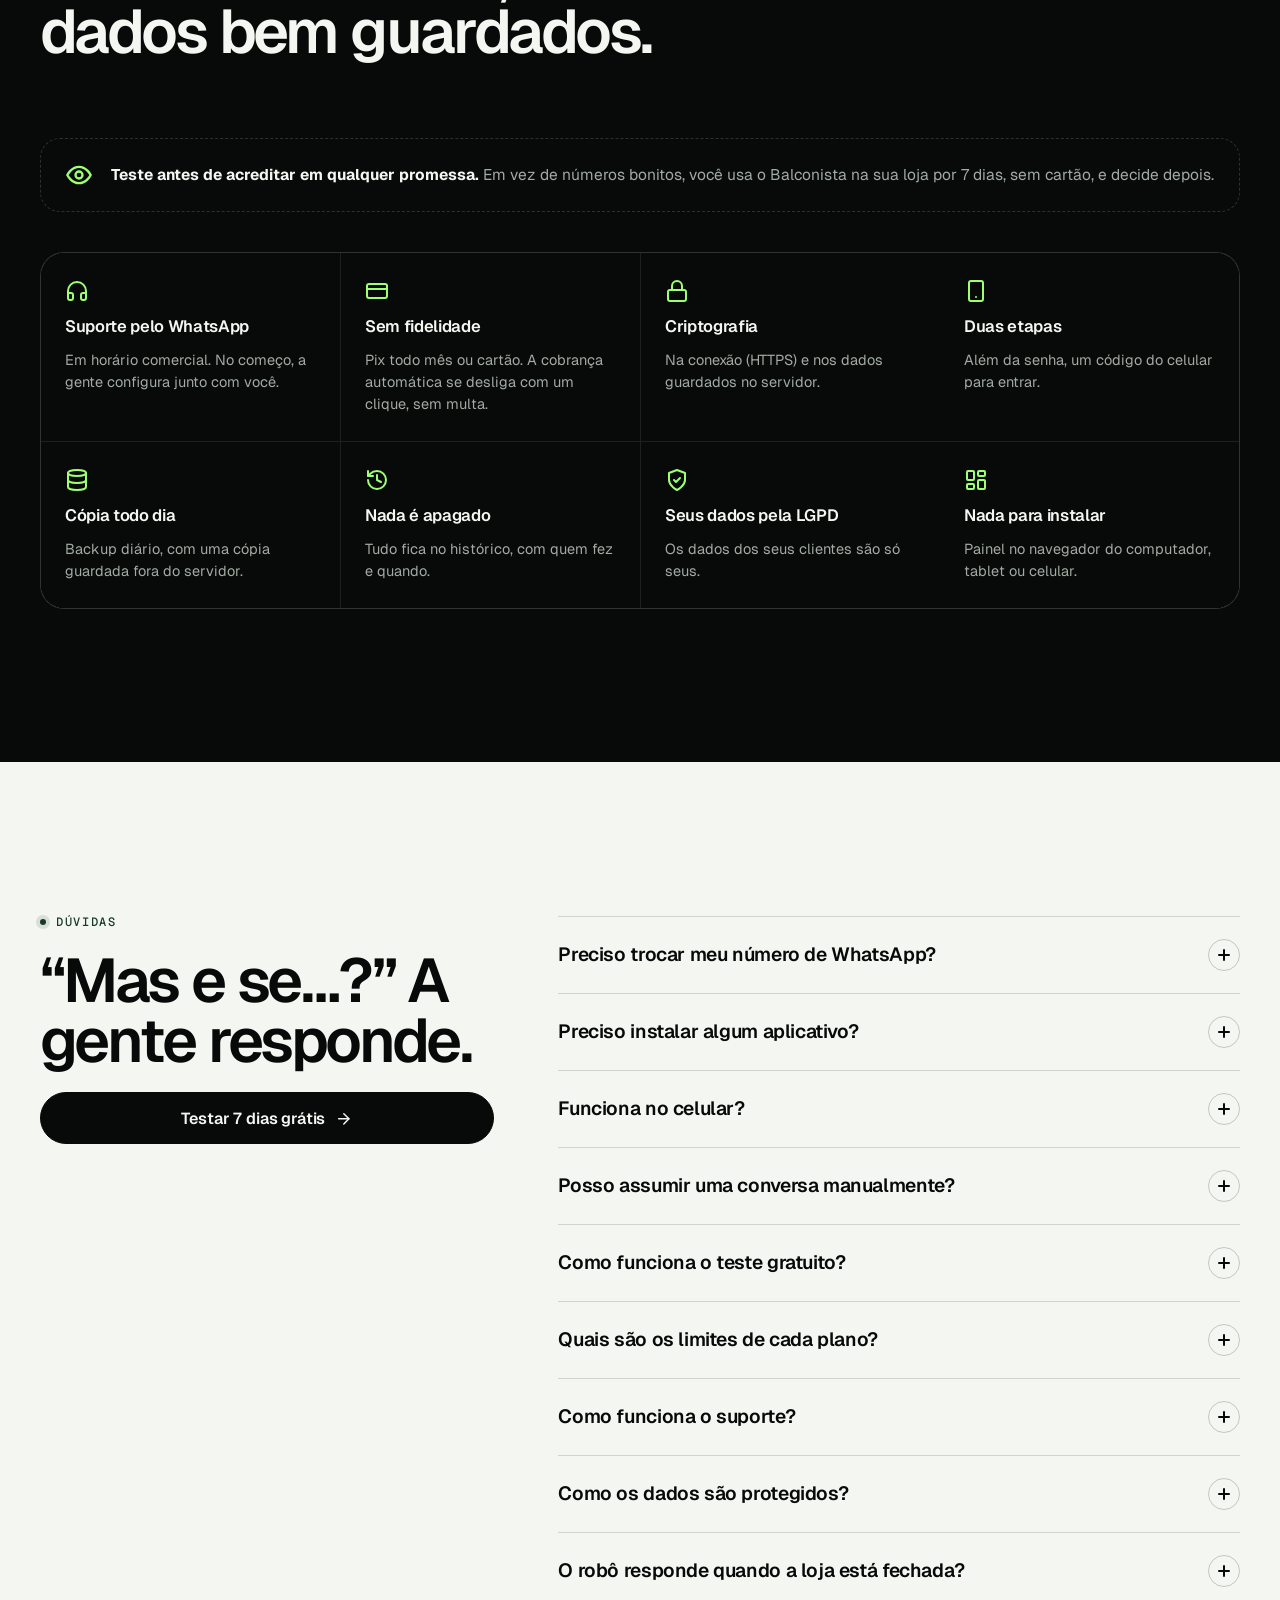
==== commit 740fea60: "Renomeia URLs legais para /termos-de-uso/ e /politica-de-privacidade/ Atualiza pastas, canonical, li" ====
--- a/index.html
+++ b/index.html
@@ -1920,7 +1920,7 @@
       </div>
       <div>
         <h3>Contato e legal</h3>
-        <ul><li><a href="#" data-contact>Falar no WhatsApp</a></li><li><a href="/termos/" data-legal="termos">Termos de uso</a></li><li><a href="/privacidade/" data-legal="privacidade">Política de privacidade</a></li></ul>
+        <ul><li><a href="#" data-contact>Falar no WhatsApp</a></li><li><a href="/termos-de-uso/" data-legal="termos">Termos de uso</a></li><li><a href="/politica-de-privacidade/" data-legal="privacidade">Política de privacidade</a></li></ul>
       </div>
     </div>
     <div class="ftr__base"><span>© <span id="year">2026</span> Balconista. Atendimento automático para o comércio local.</span><span>Exemplos e simulações da página usam dados fictícios.</span></div>
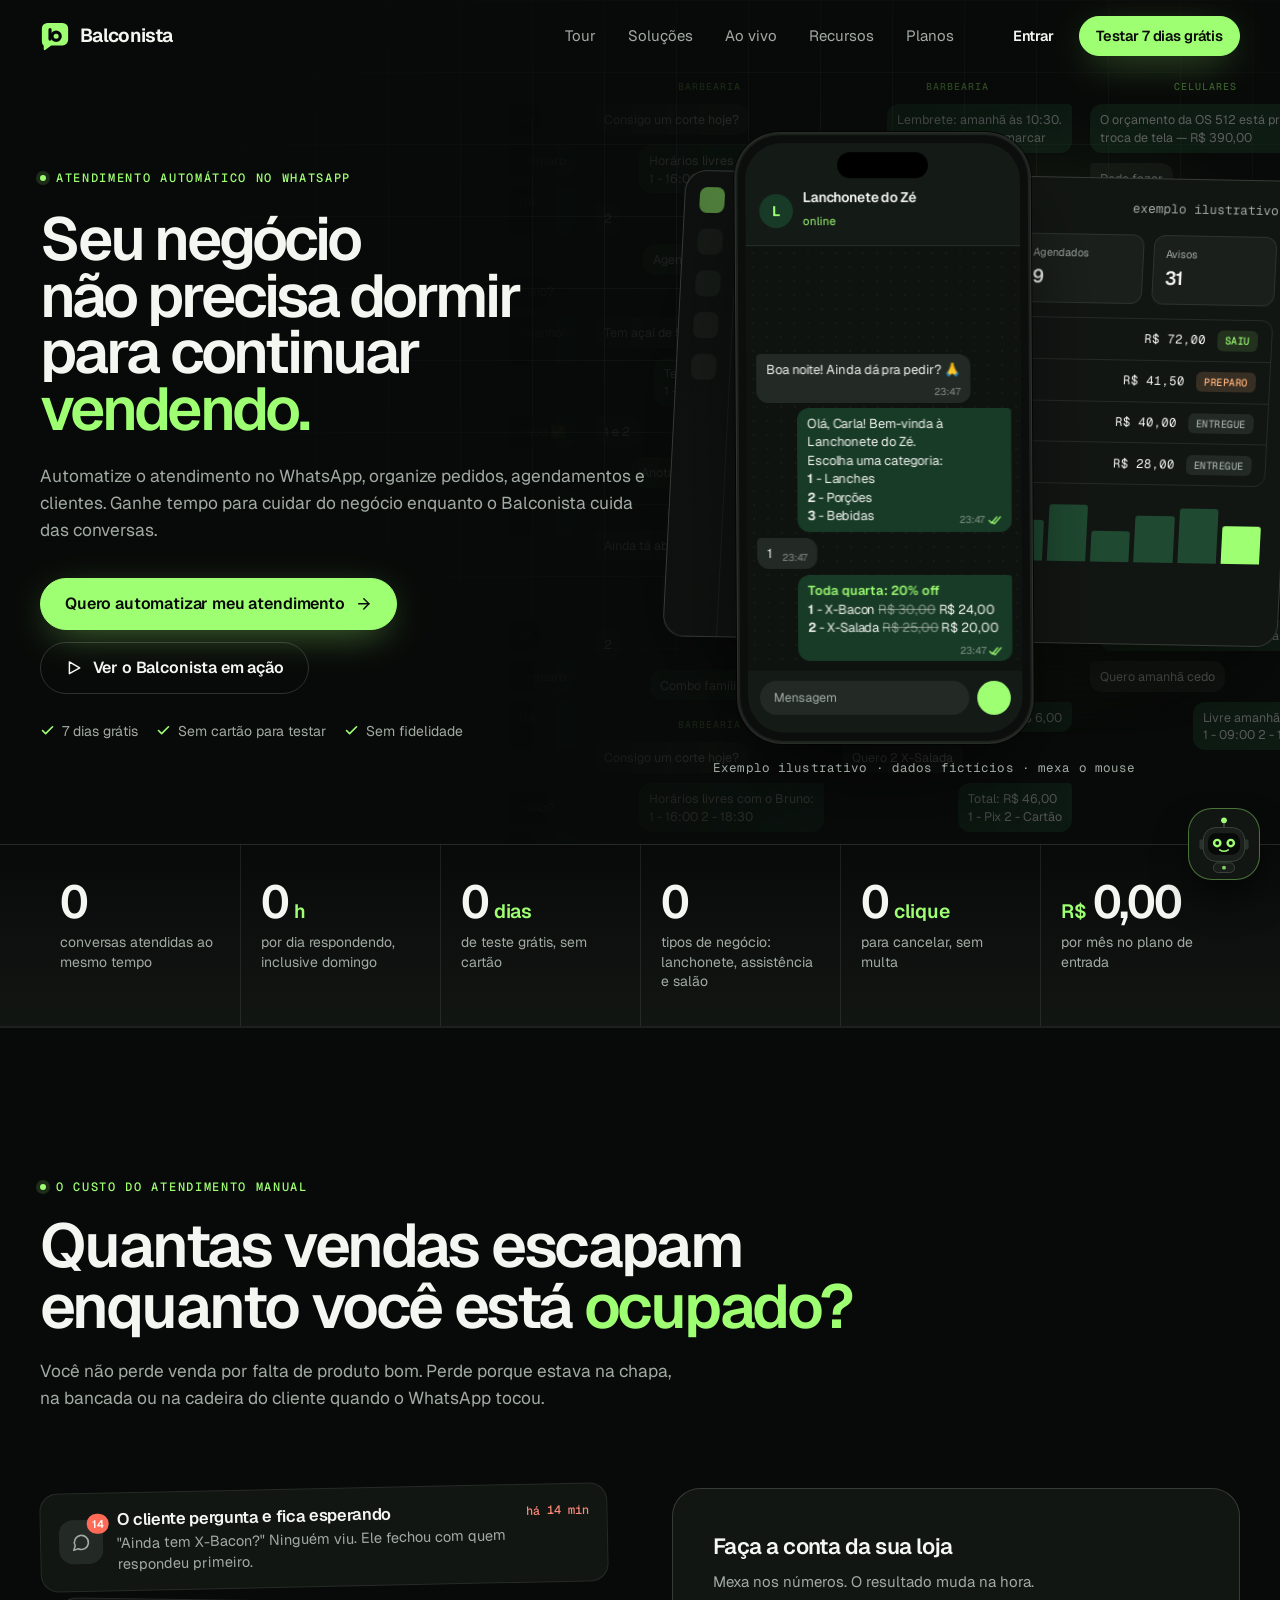
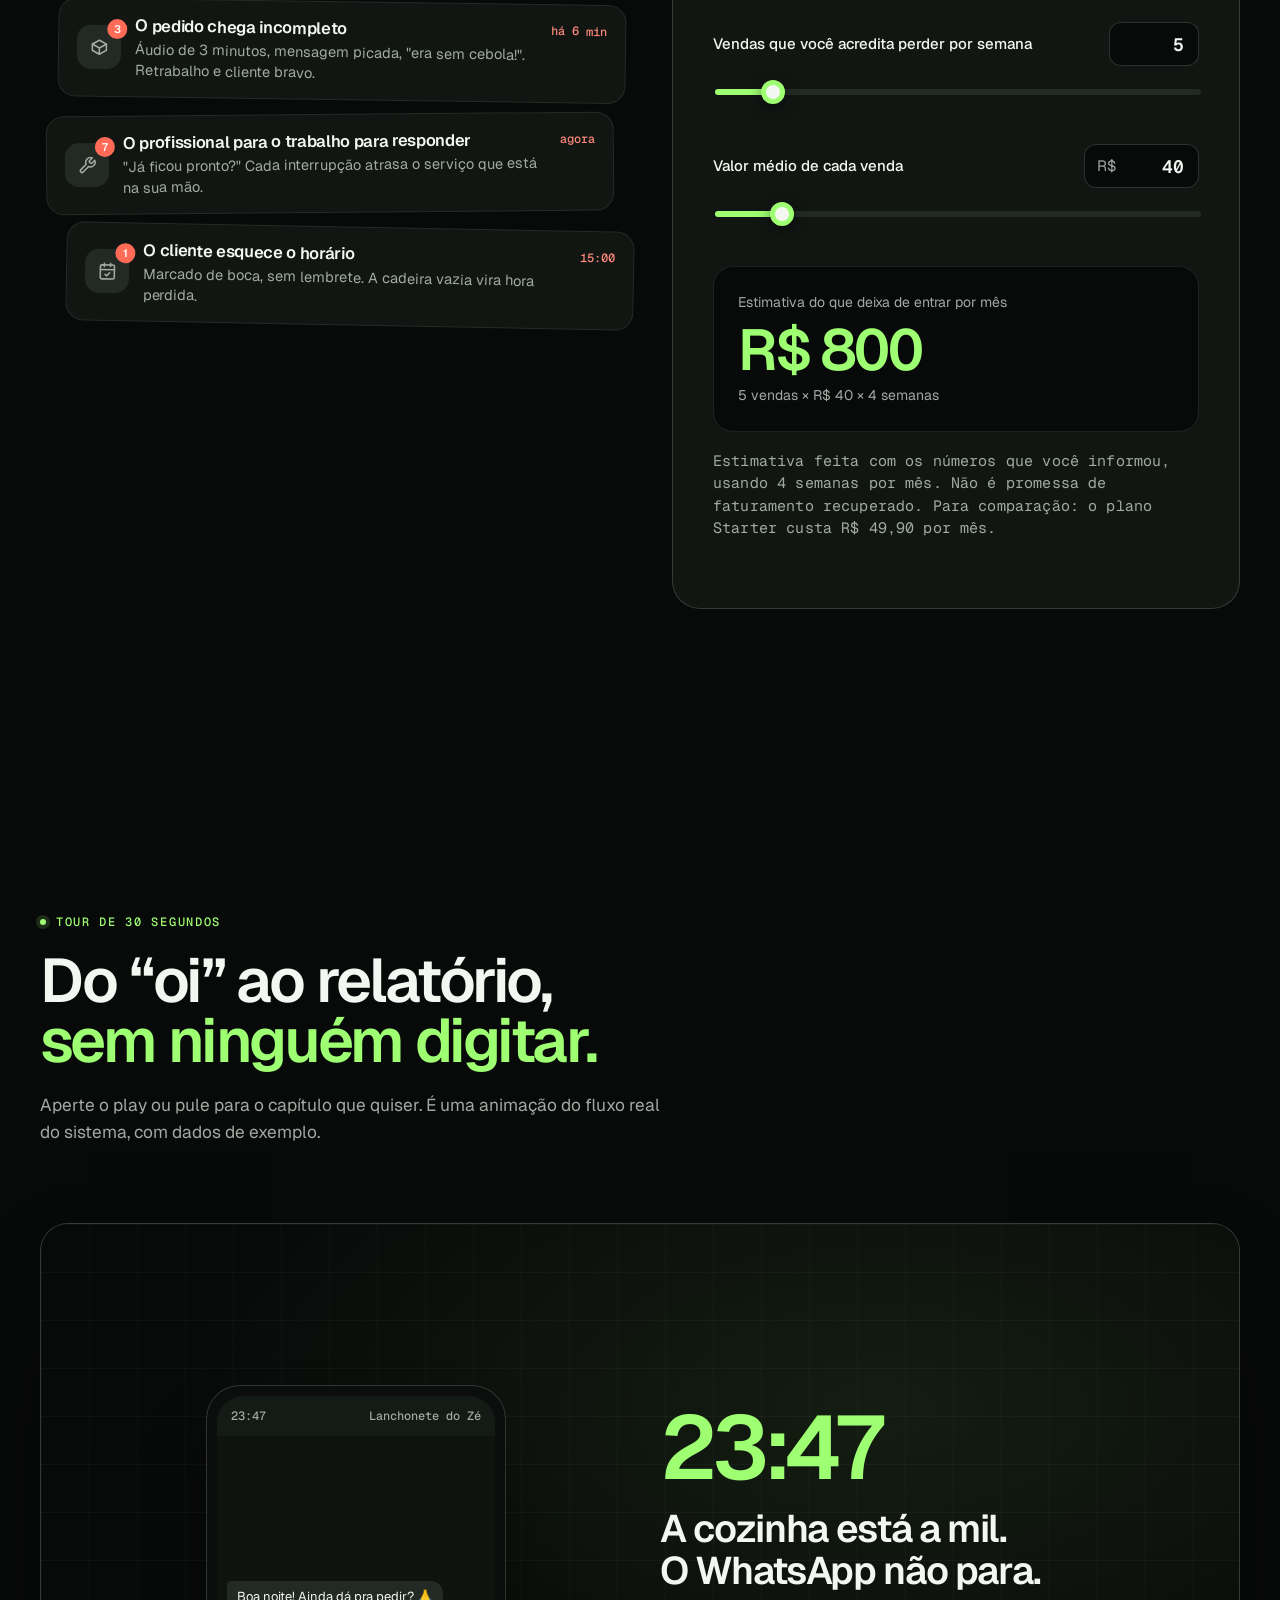
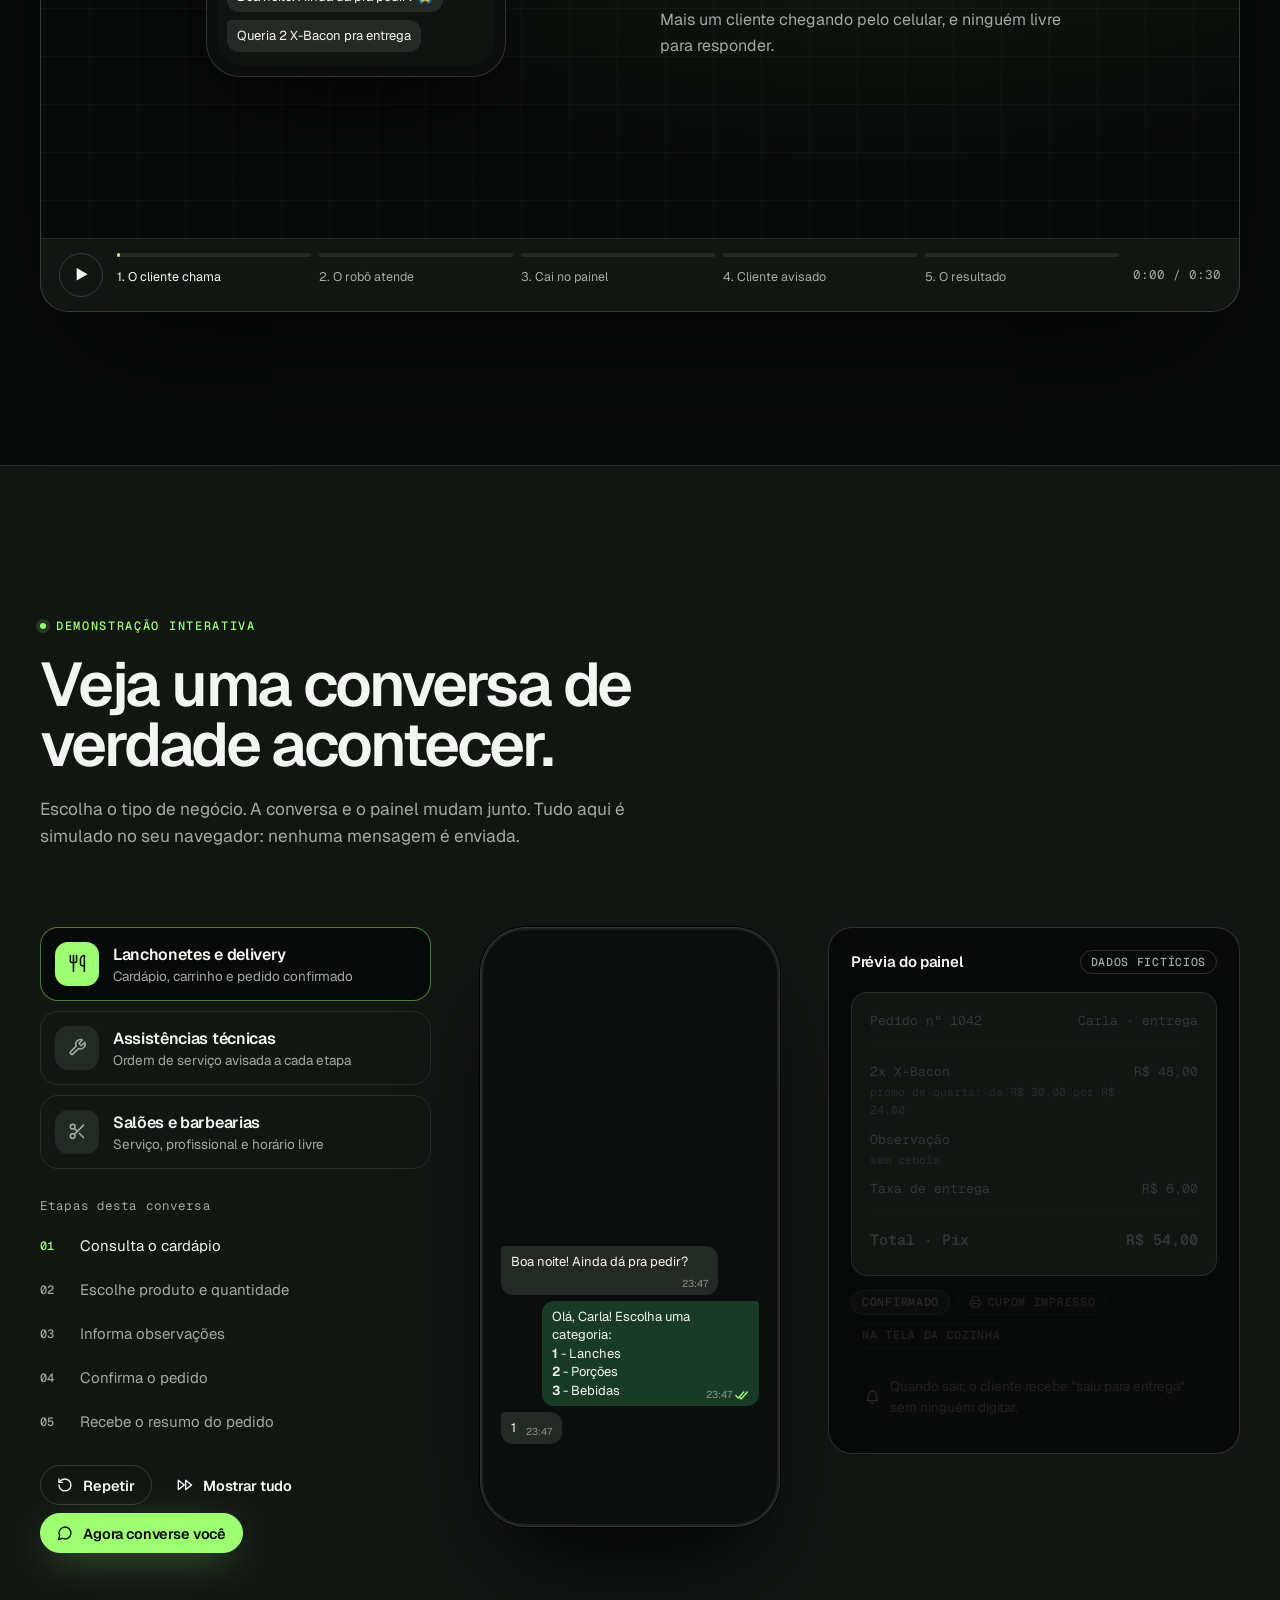
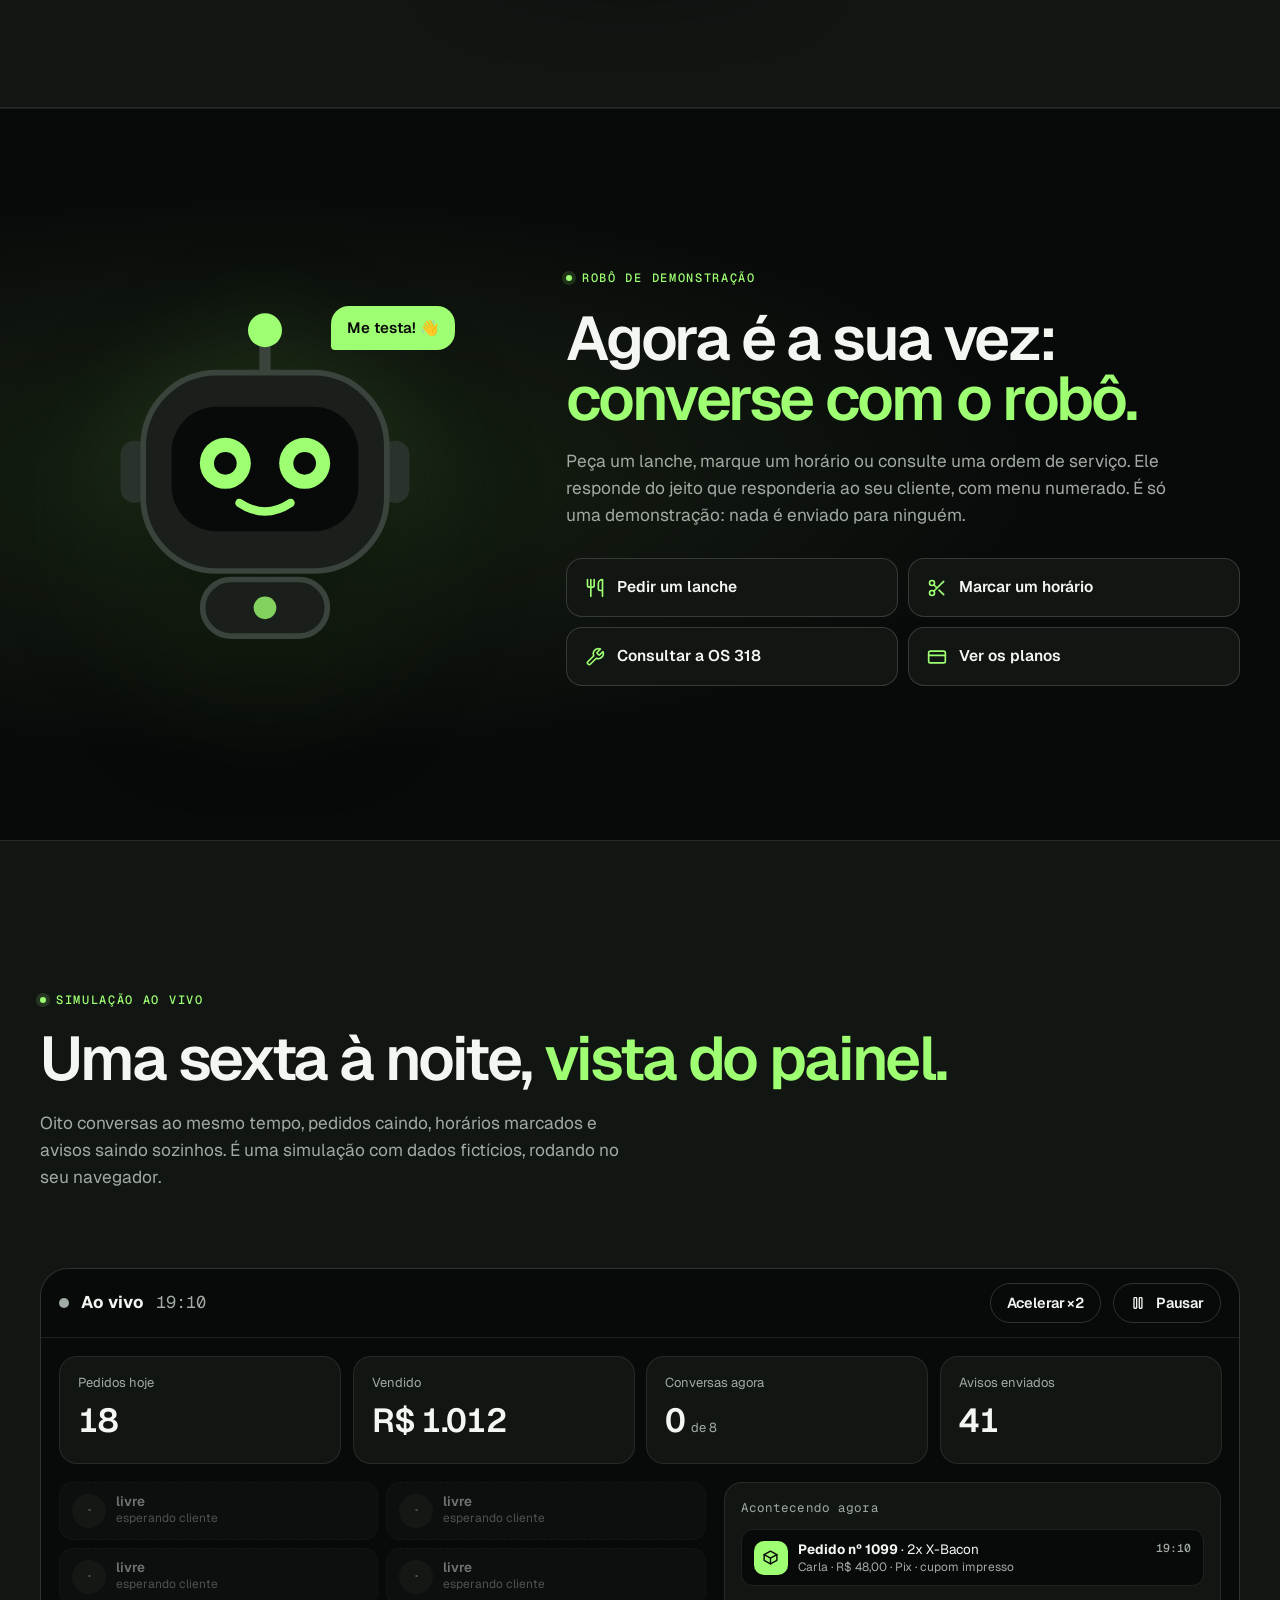
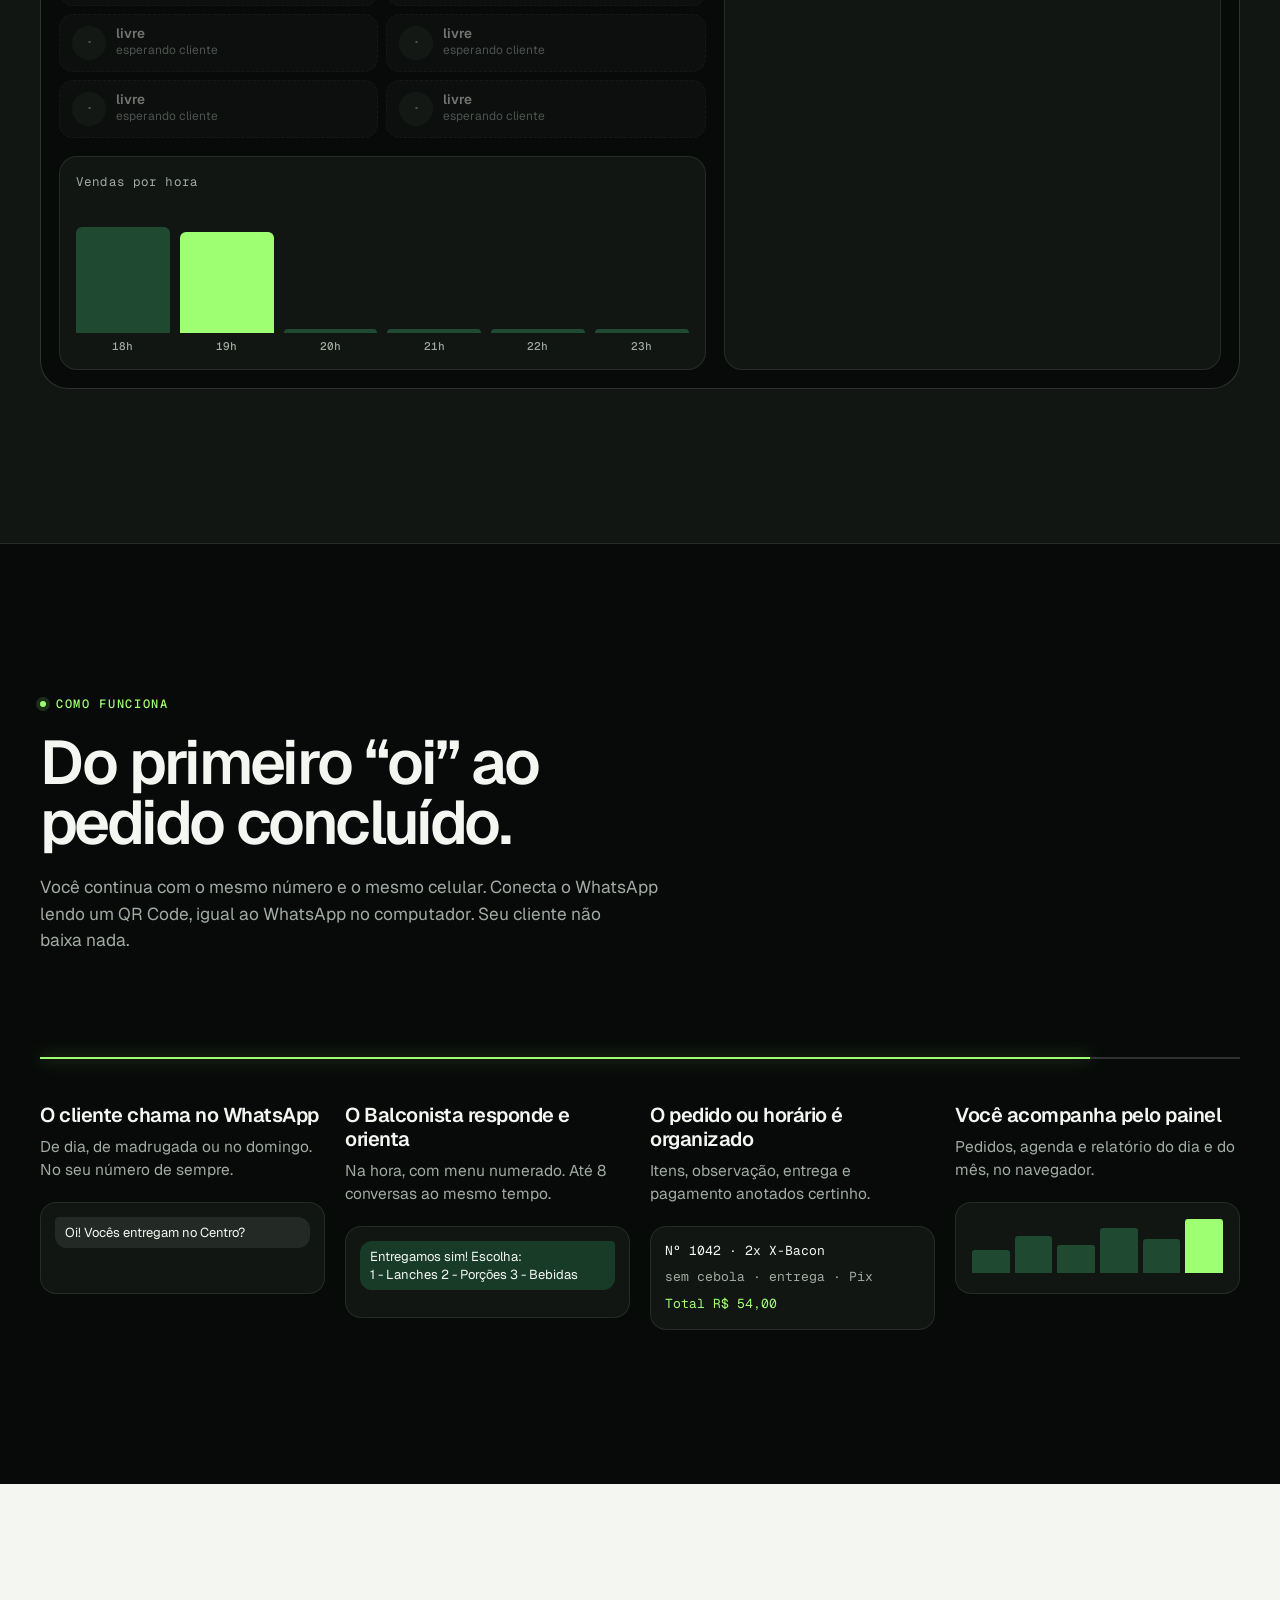
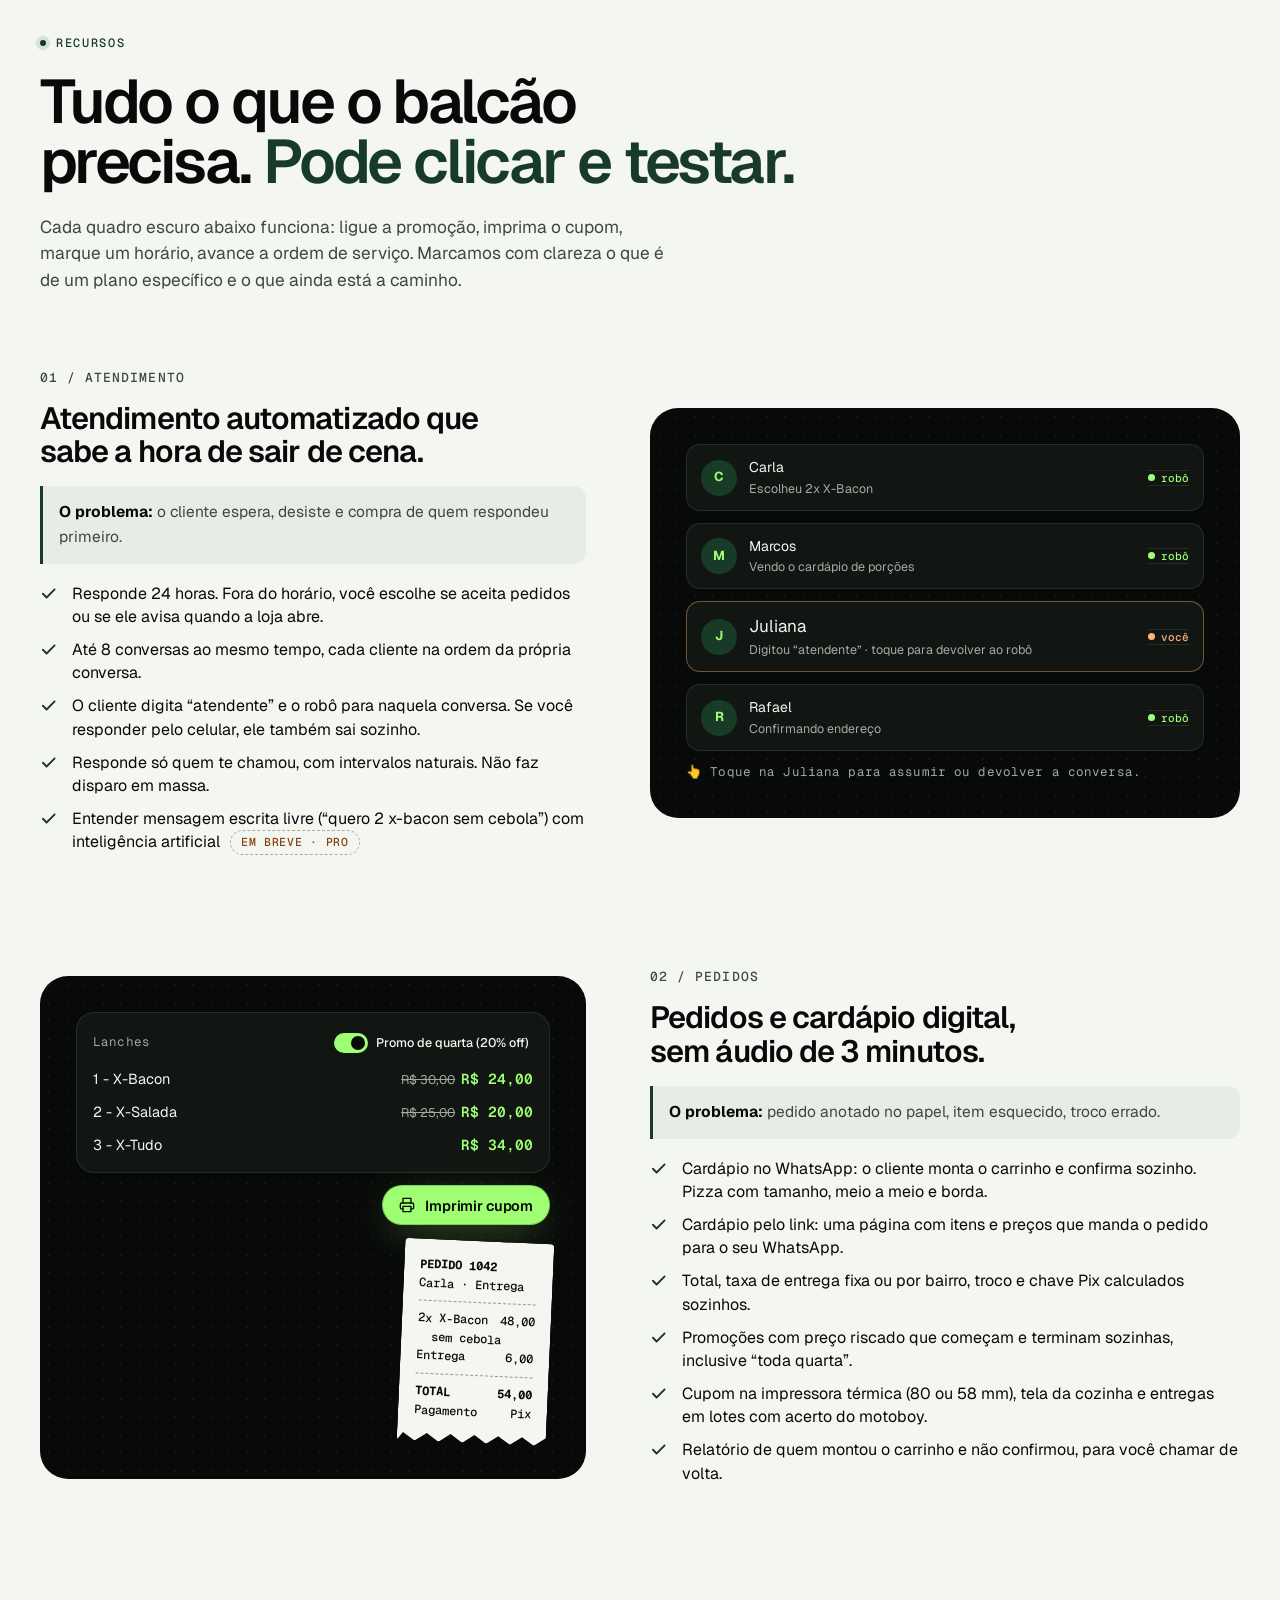
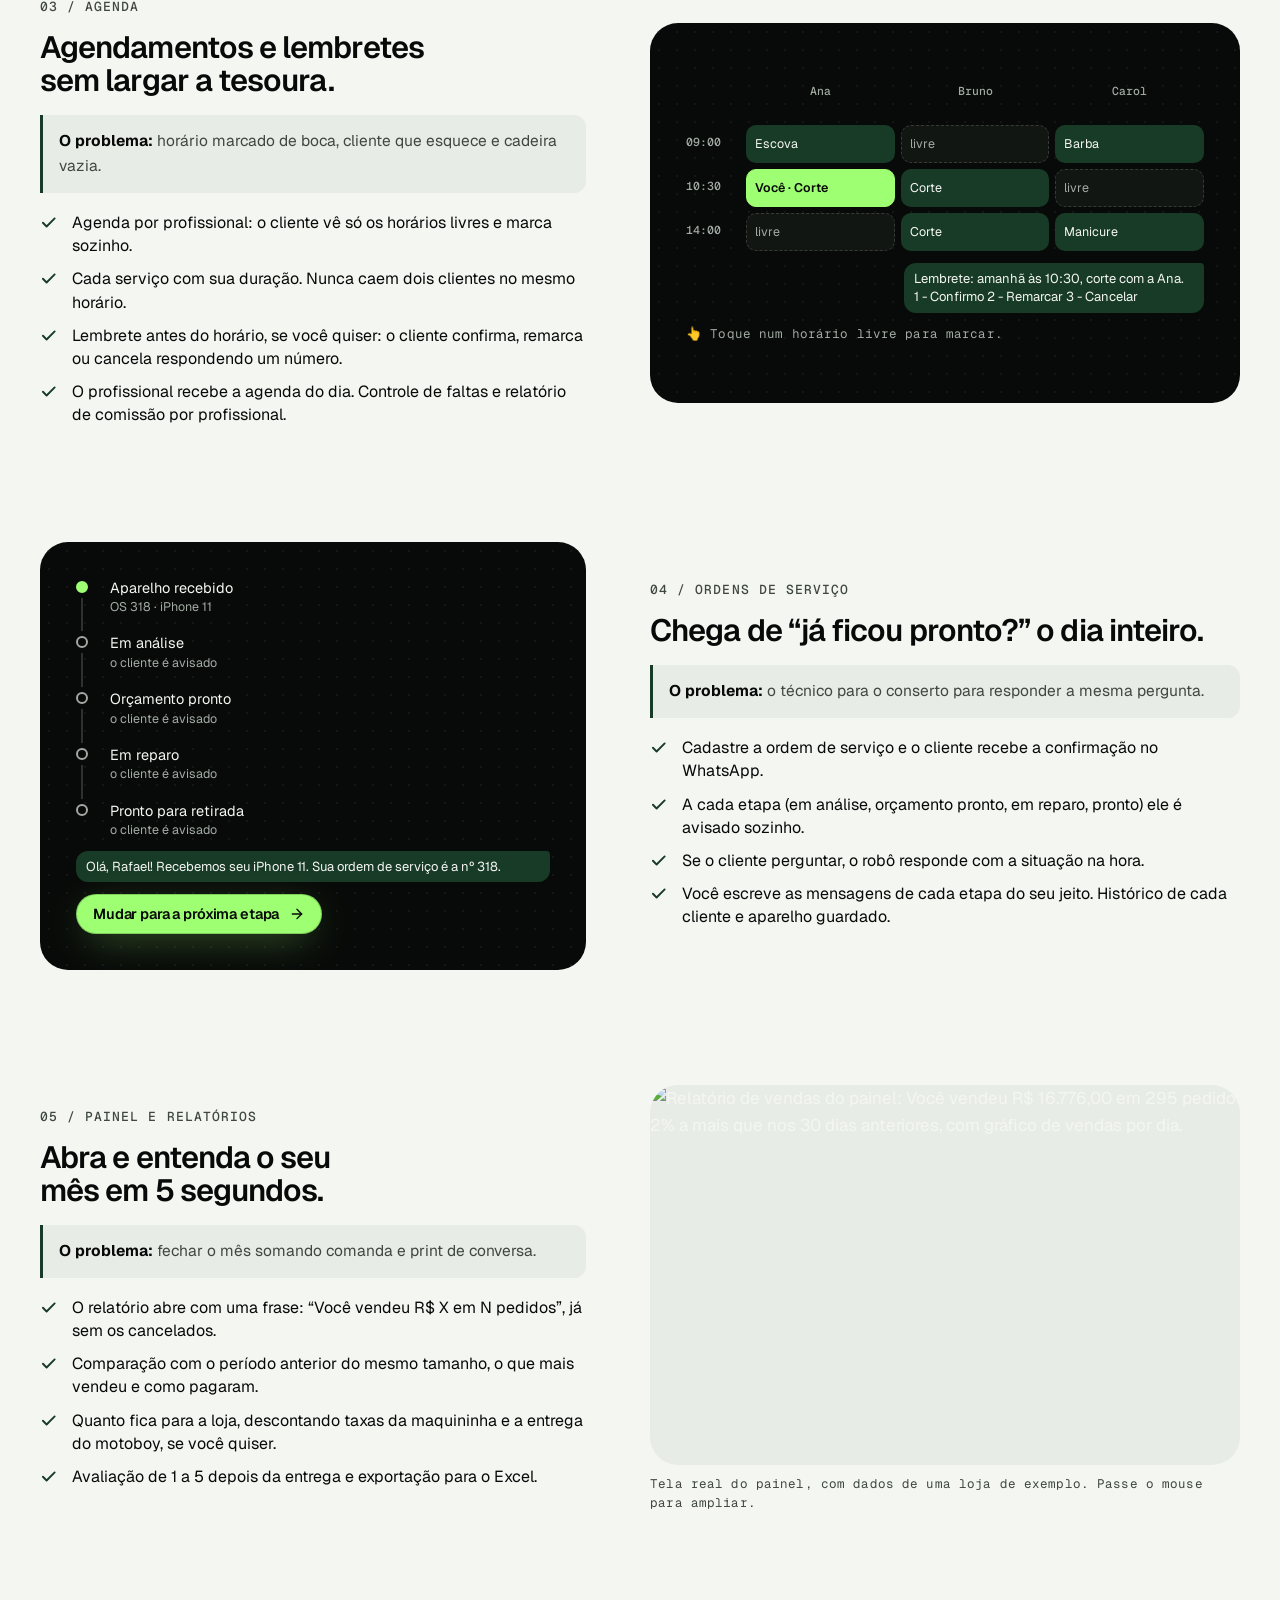
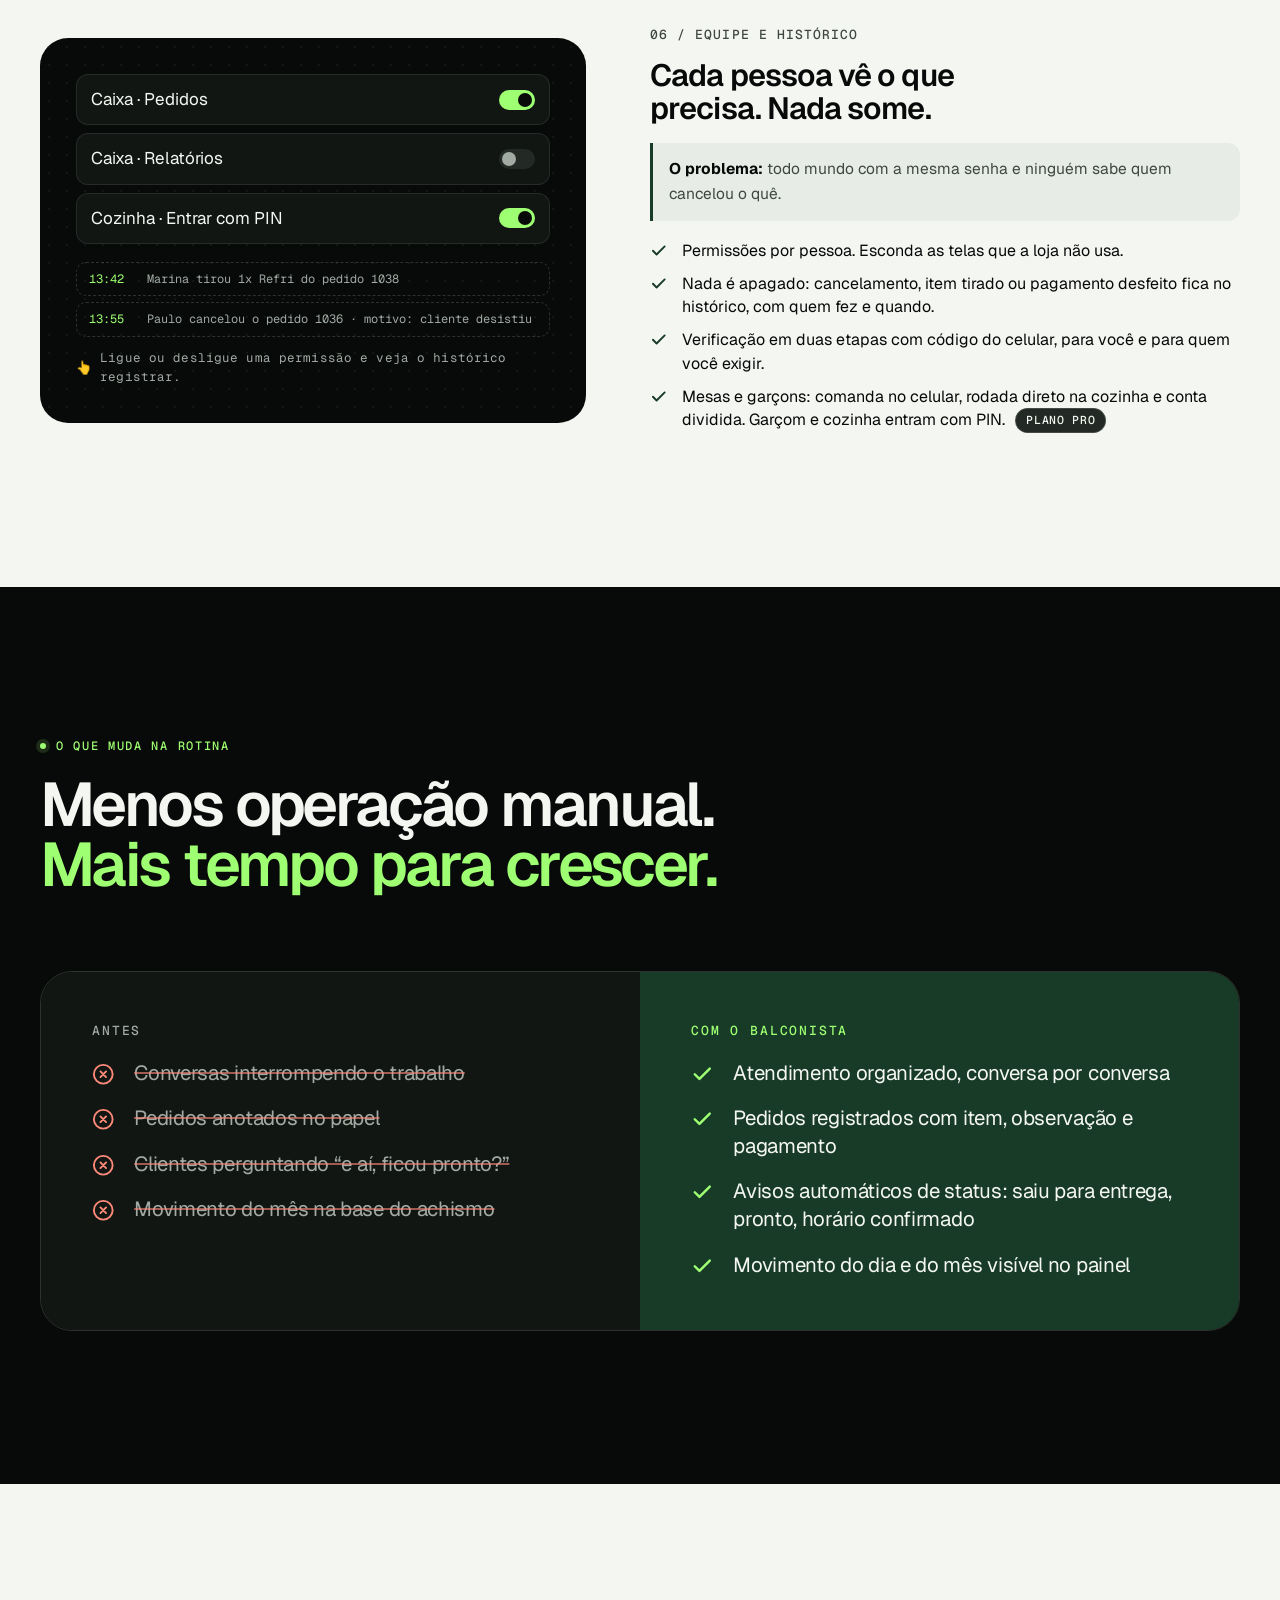
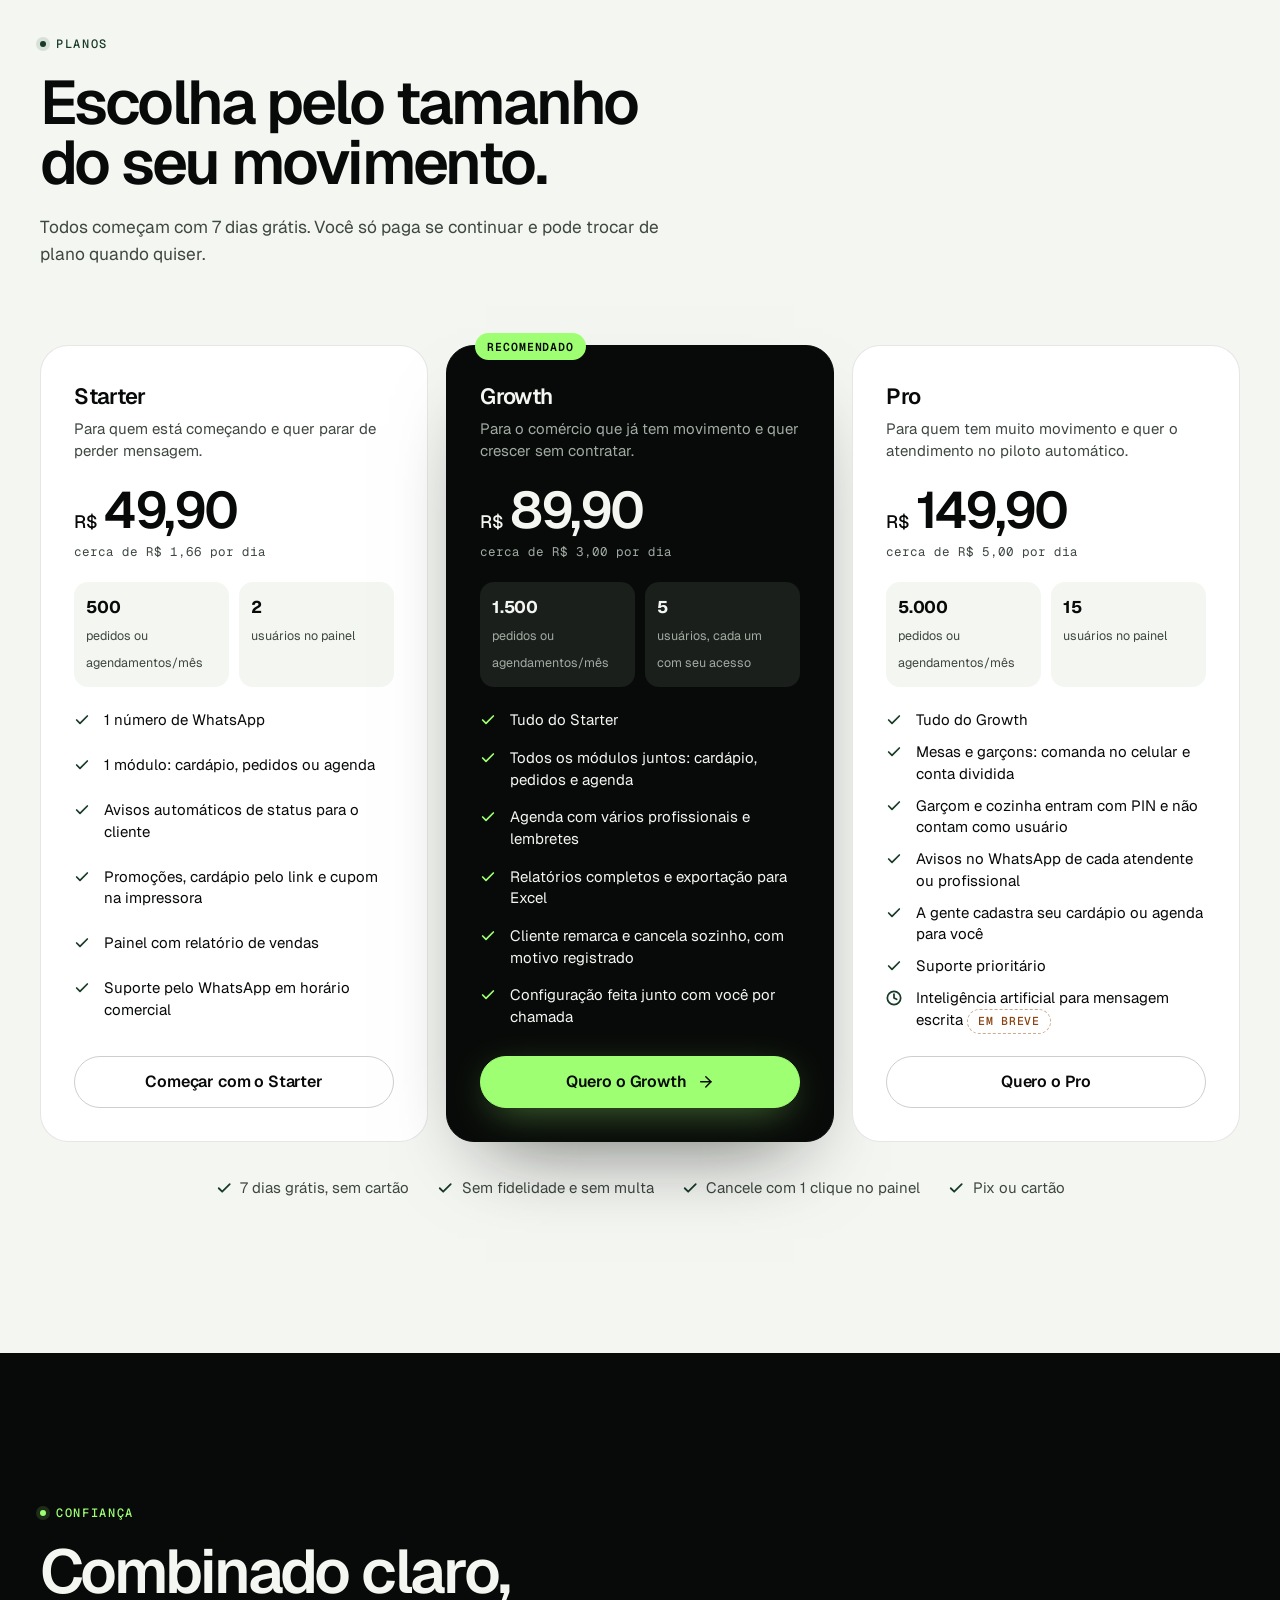
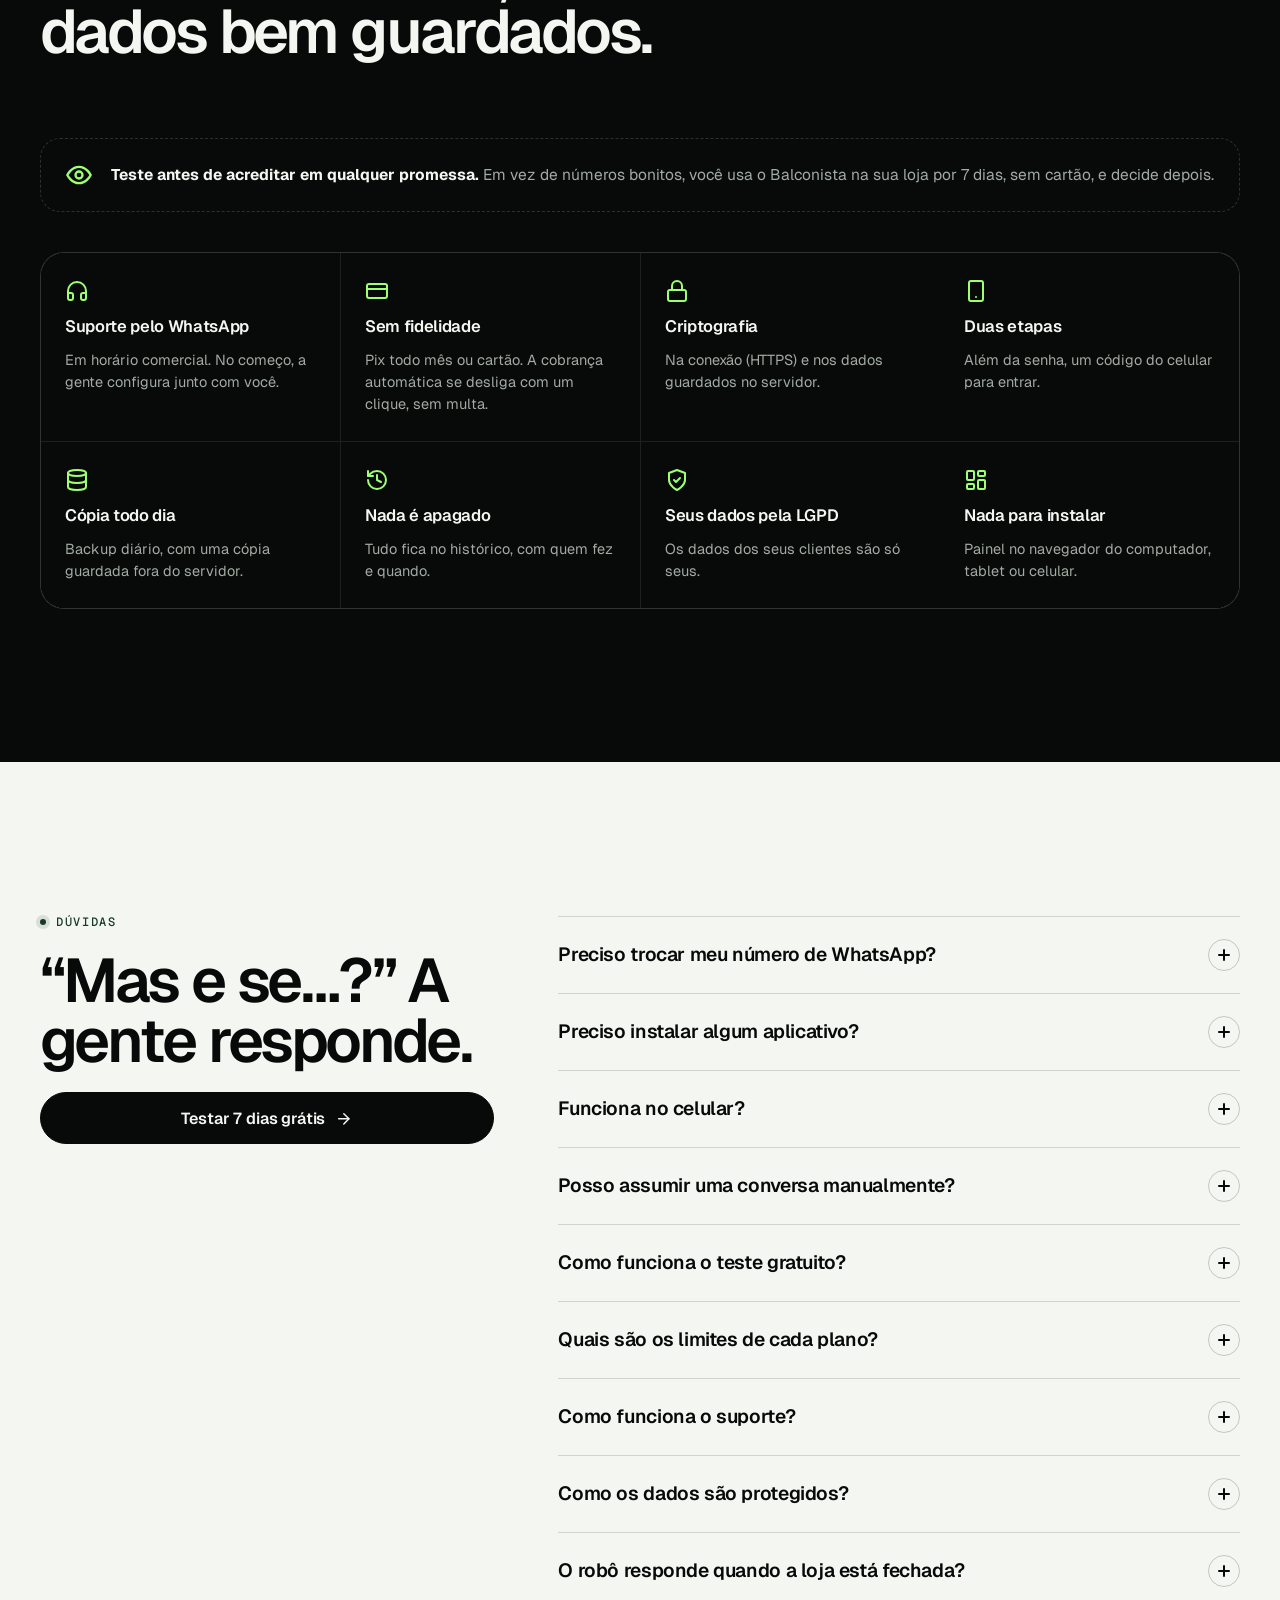
==== commit 5e40ec24: "Adiciona Vercel Web Analytics em todas as páginas Snippet padrão (window.va + /_vercel/insights/scri" ====
--- a/index.html
+++ b/index.html
@@ -1042,6 +1042,8 @@
   ]
 }
 </script>
+<script>window.va = window.va || function () { (window.vaq = window.vaq || []).push(arguments); };</script>
+<script defer src="/_vercel/insights/script.js"></script>
 </head>
 <body>
 <a class="skip" href="#conteudo">Pular para o conteúdo</a>
